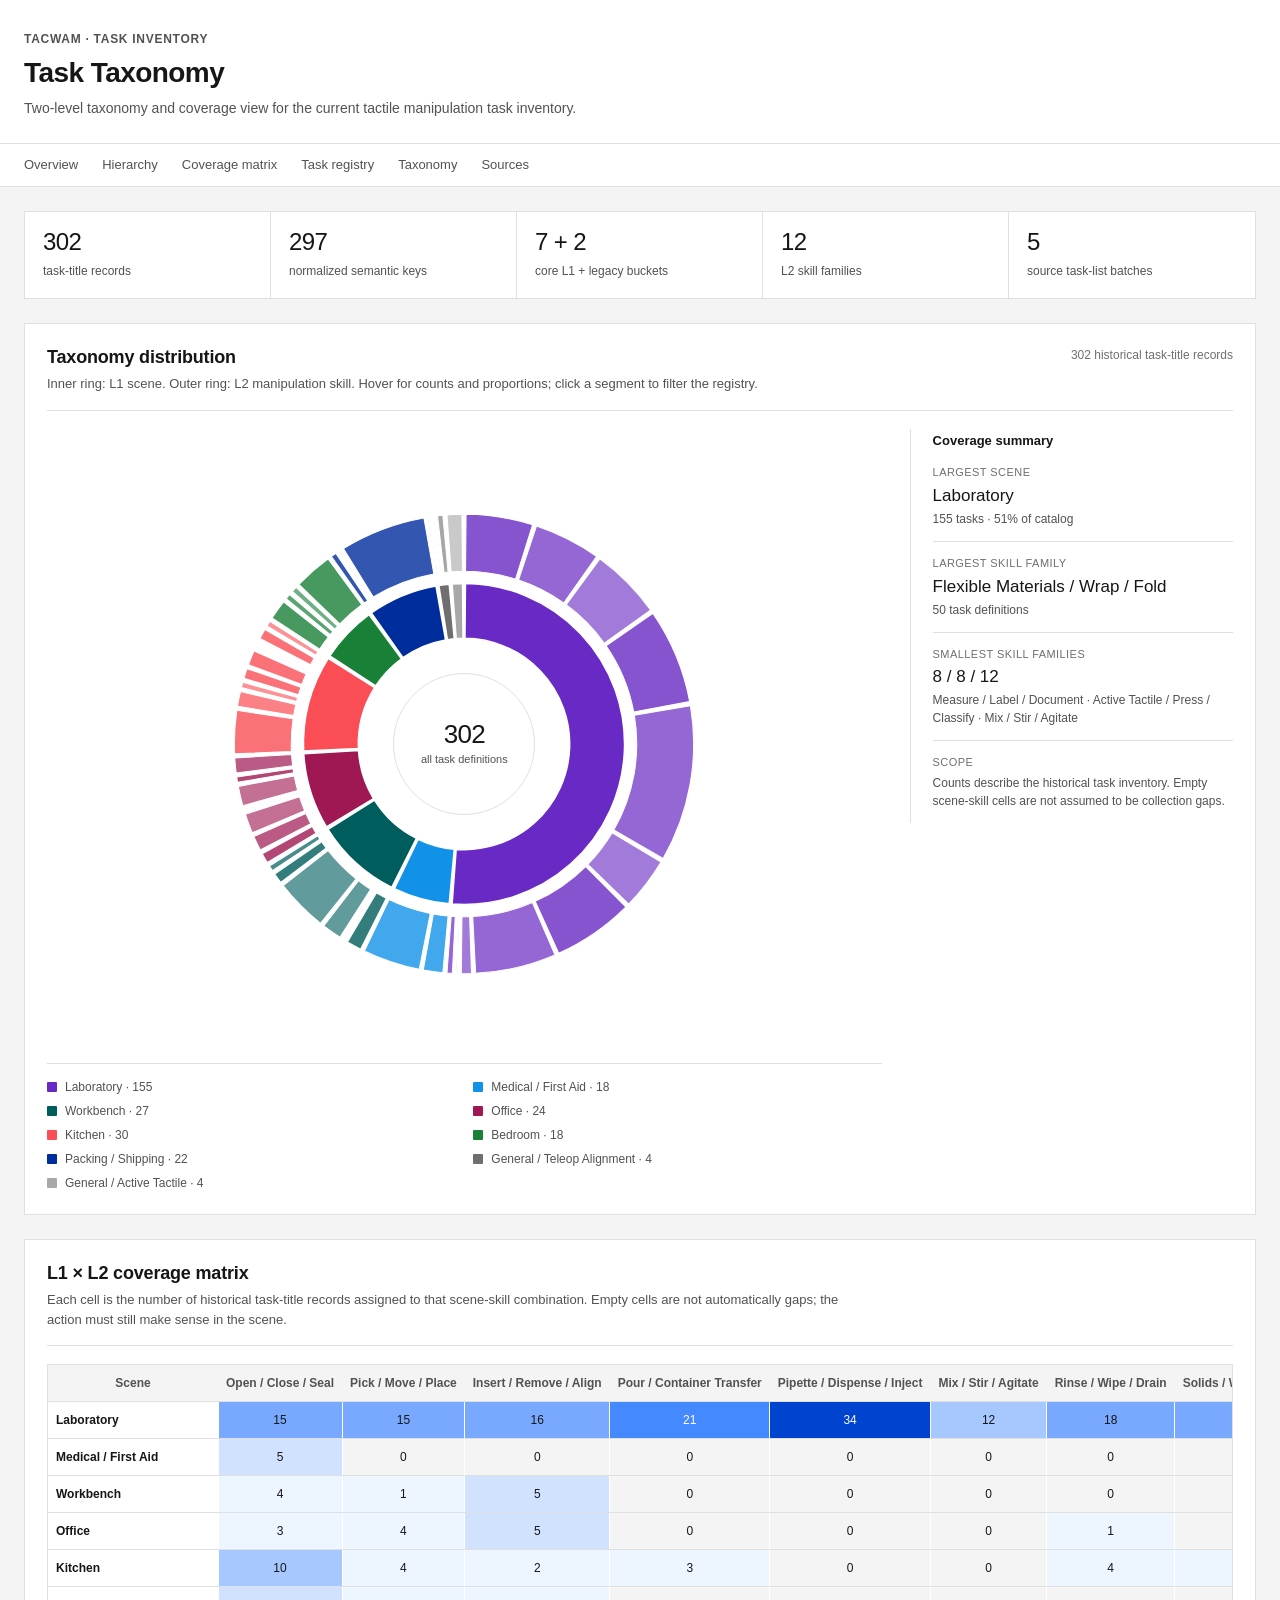
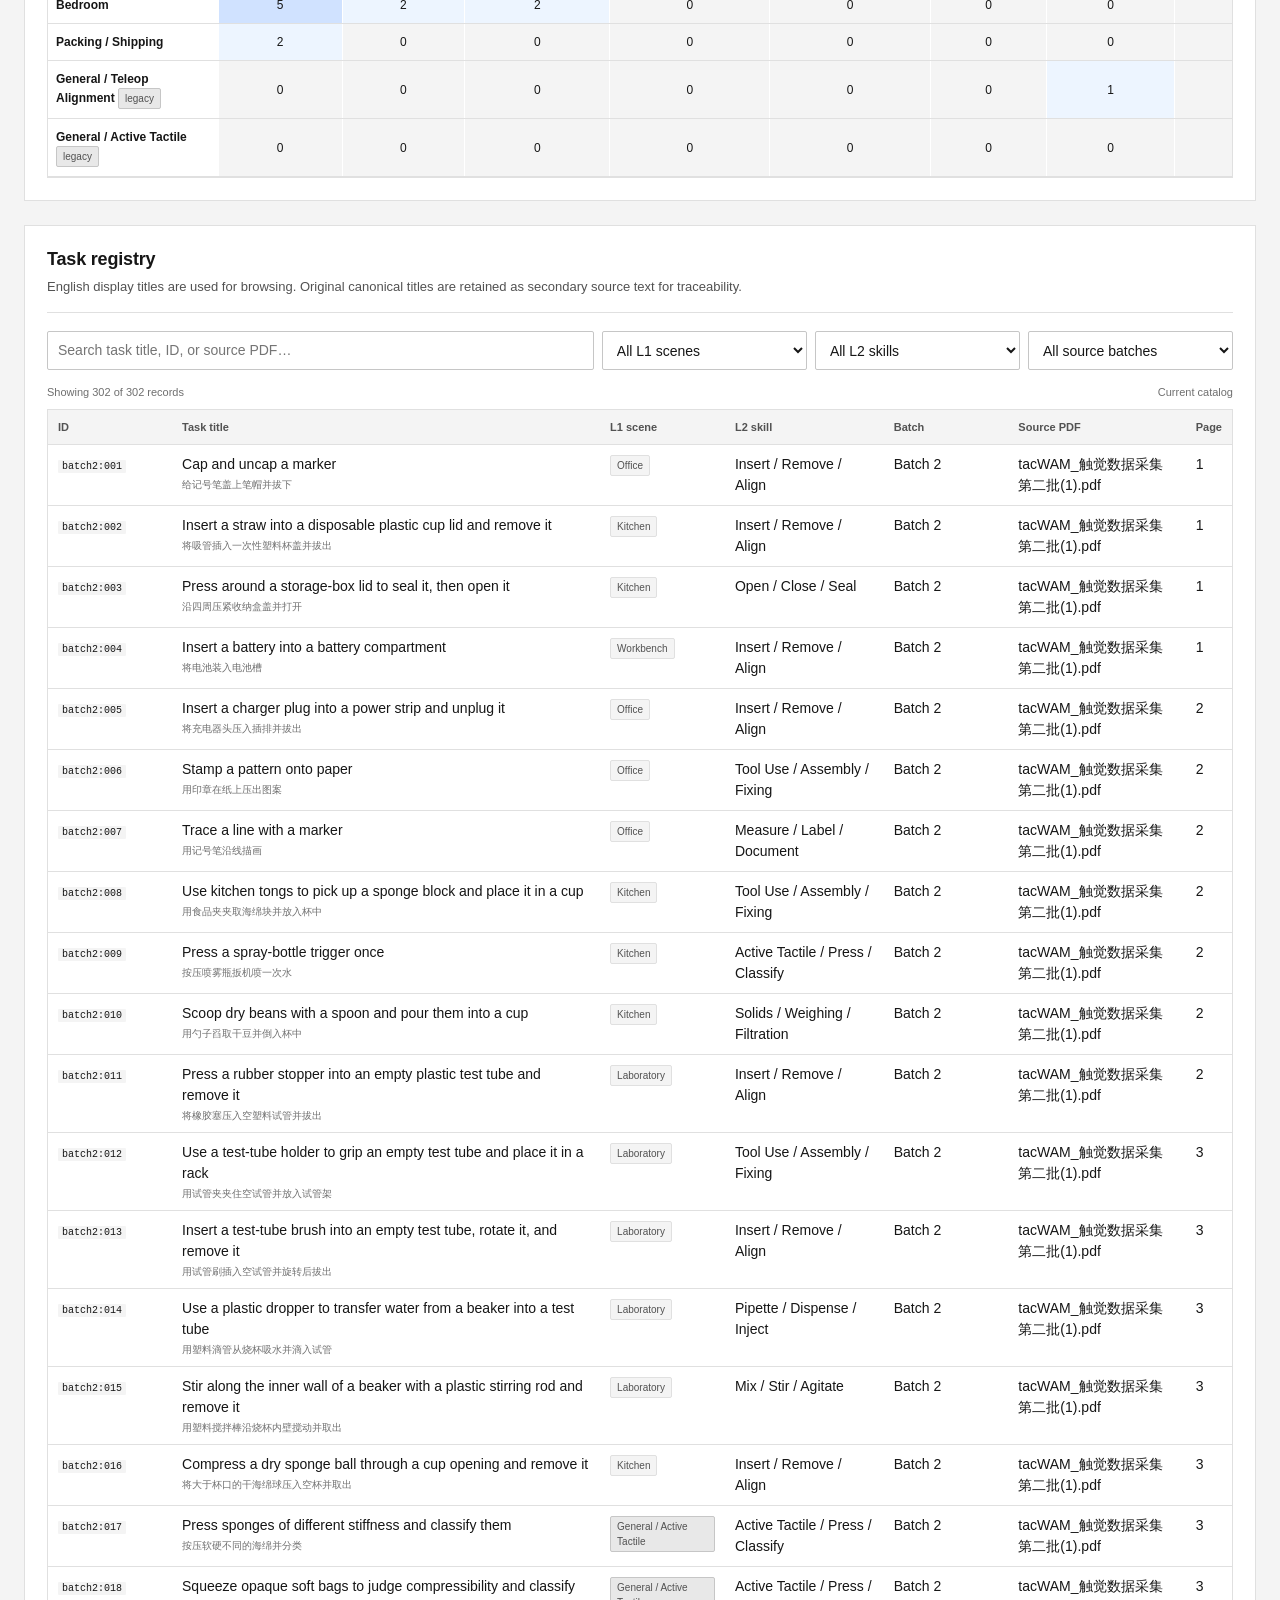
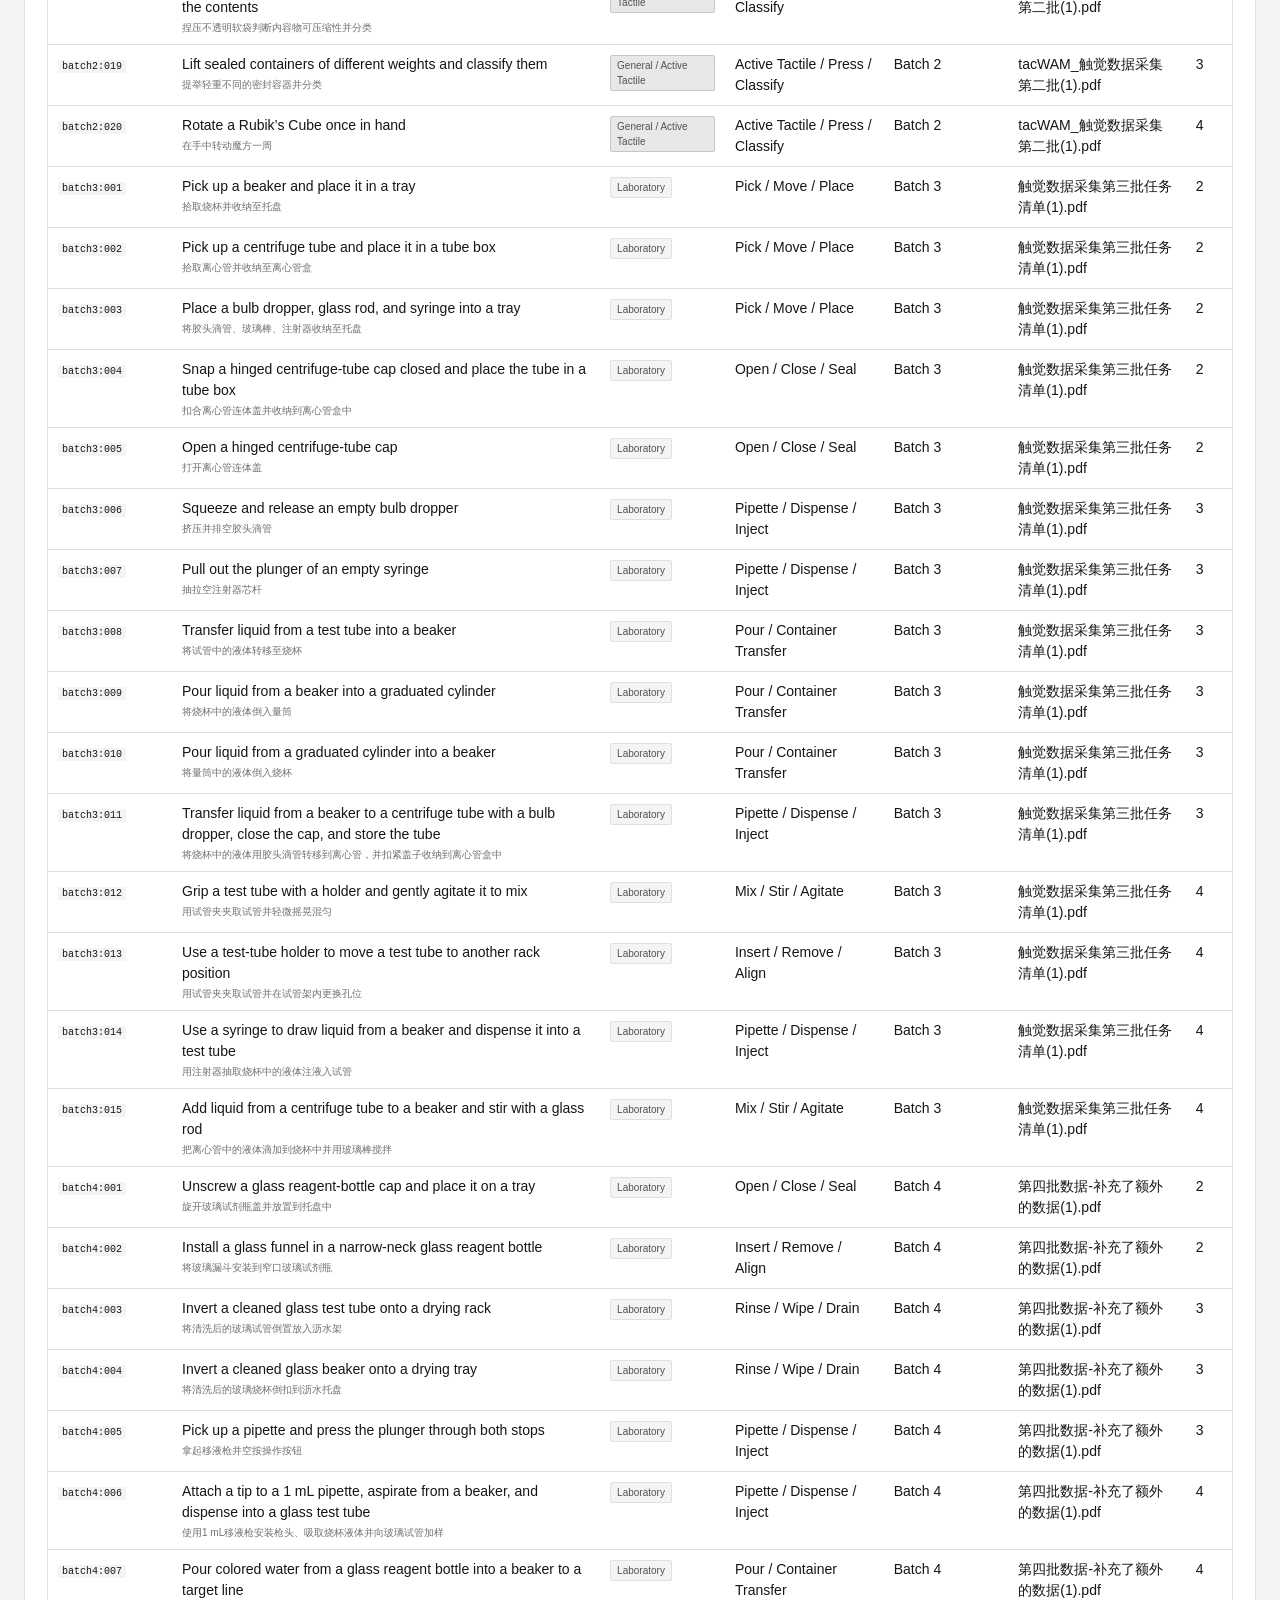
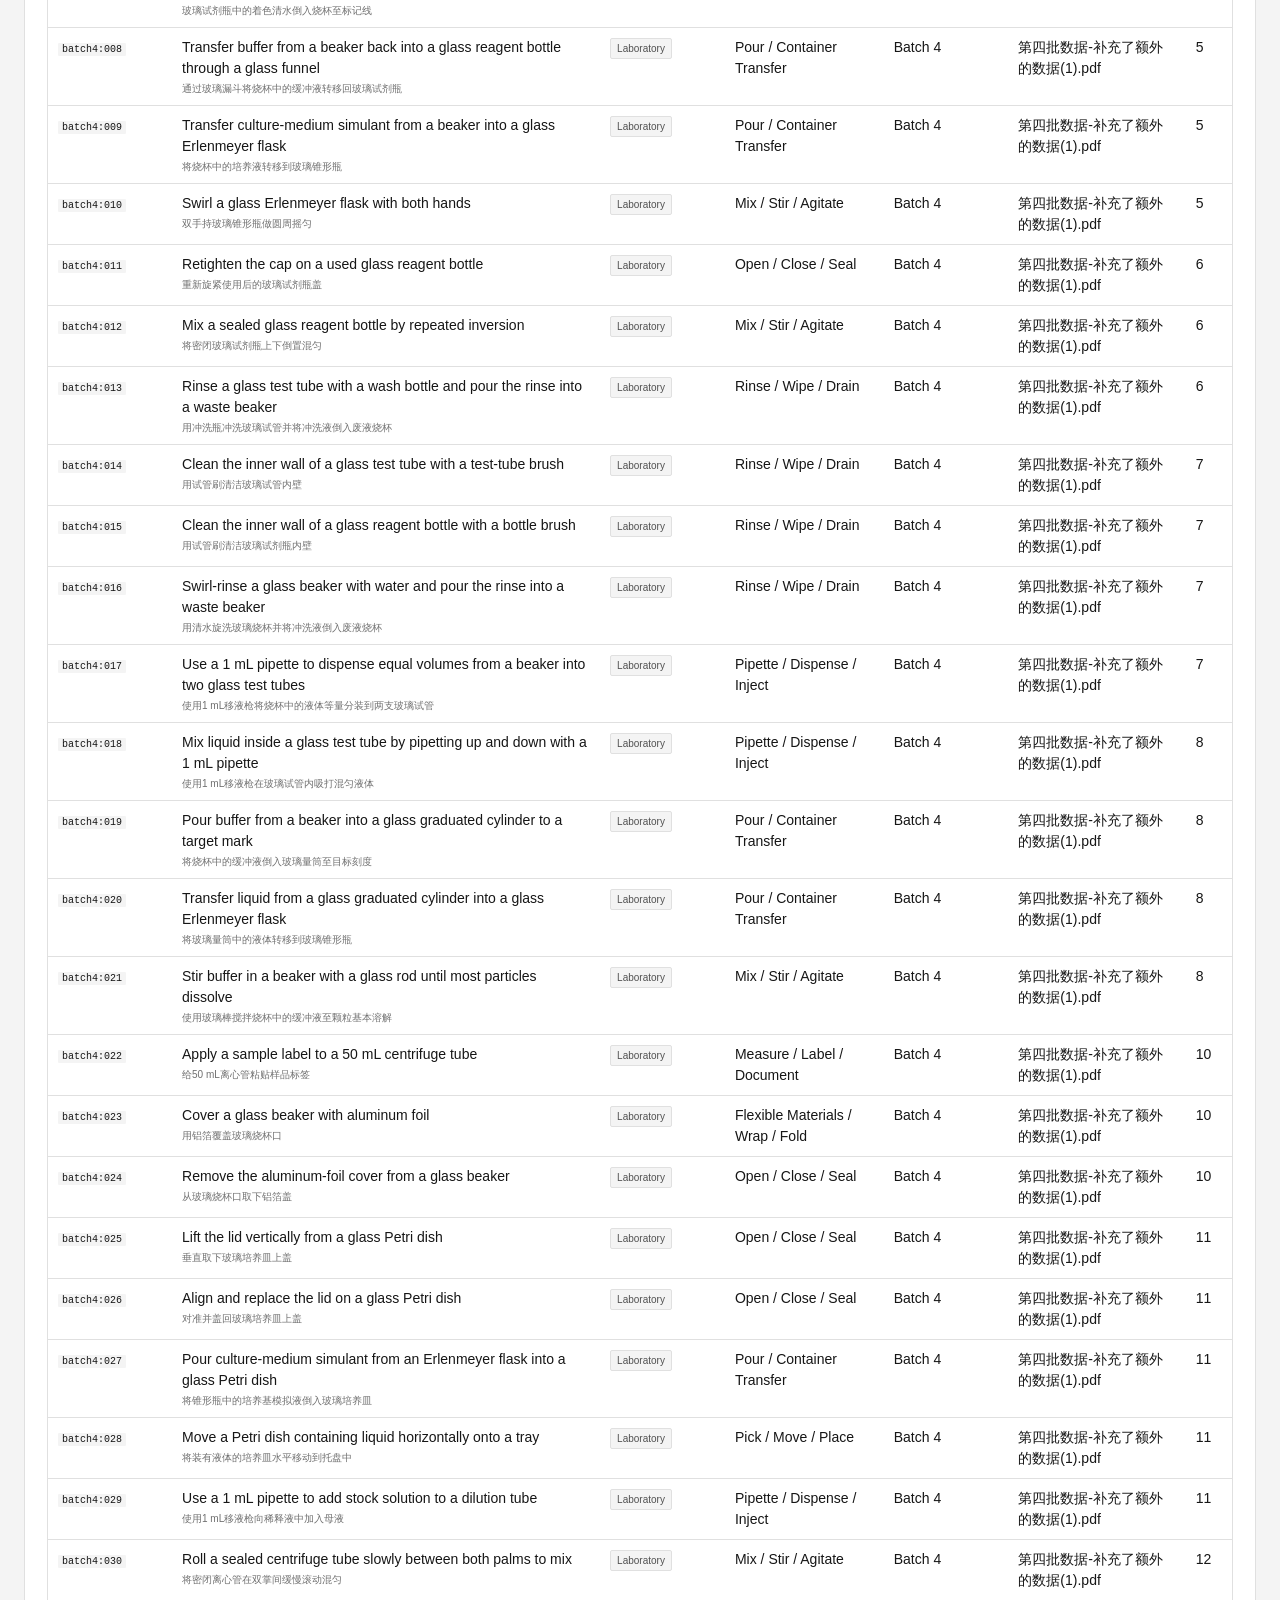
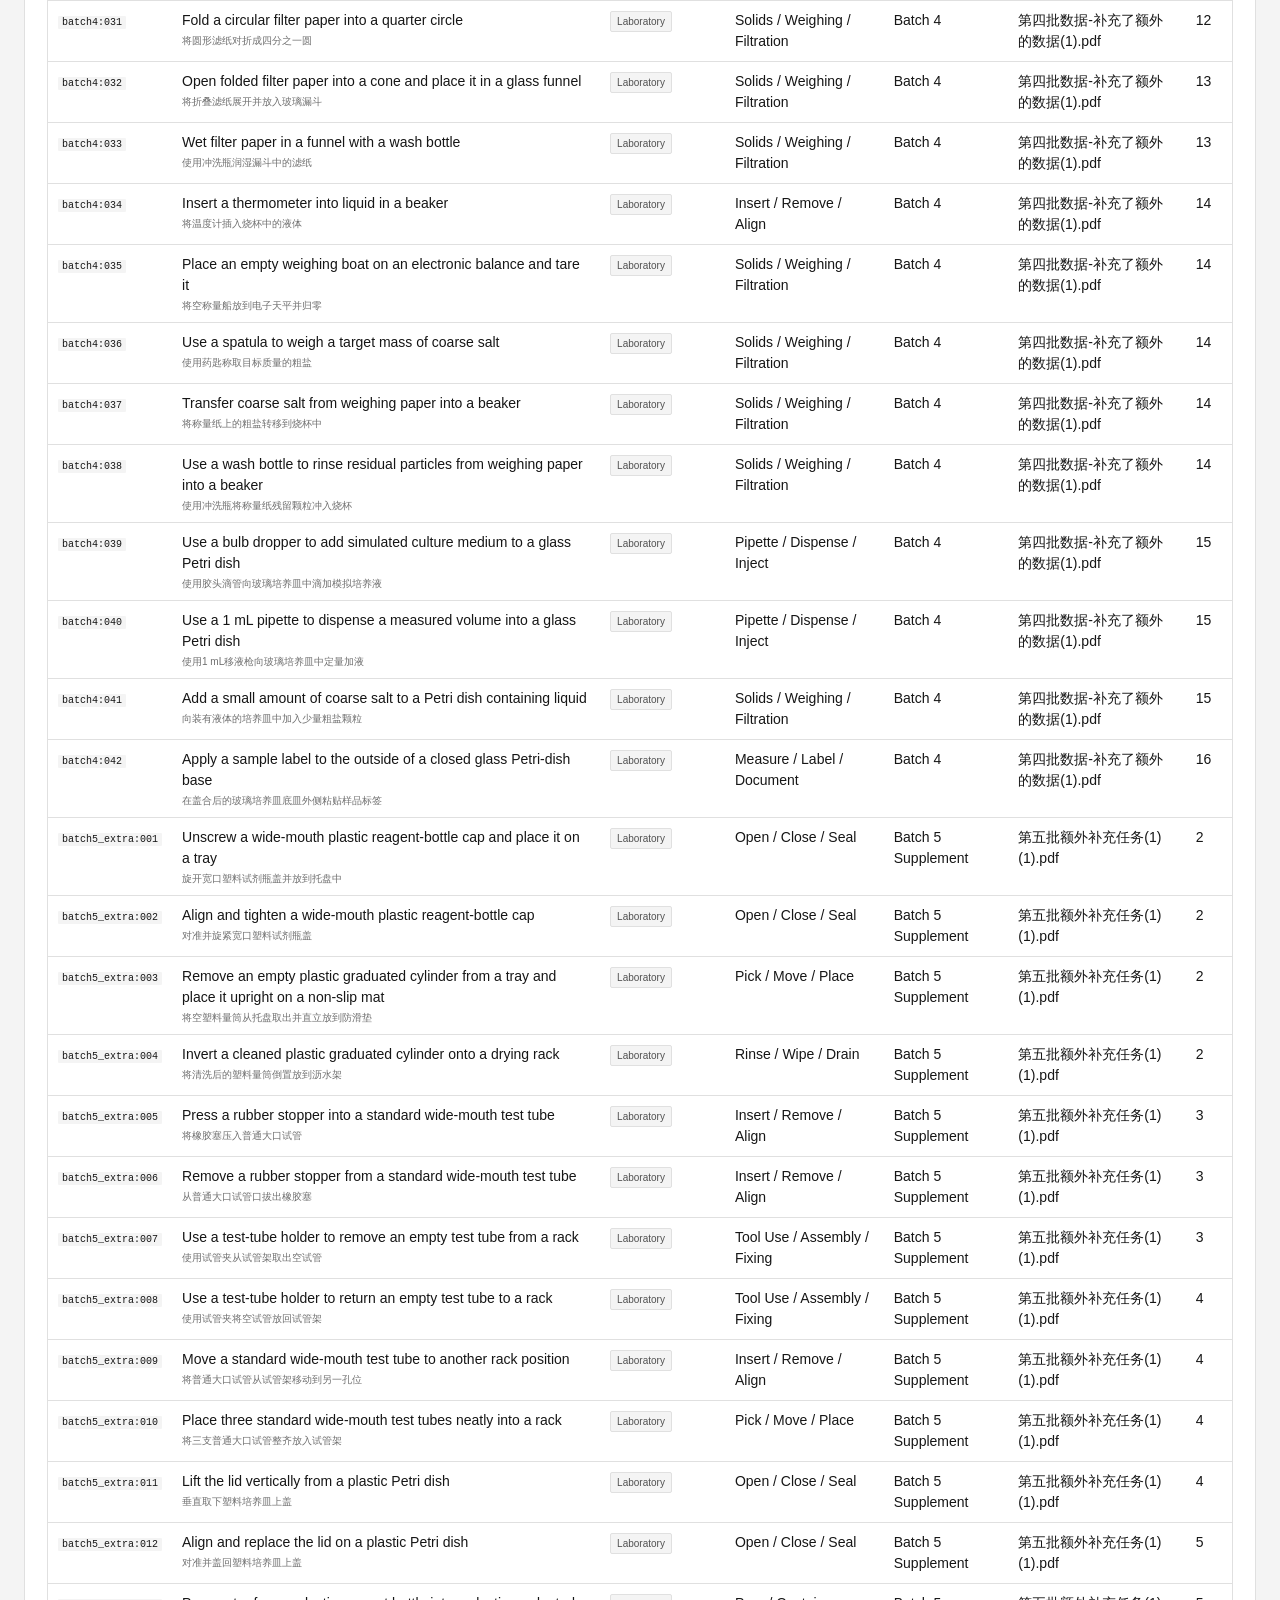
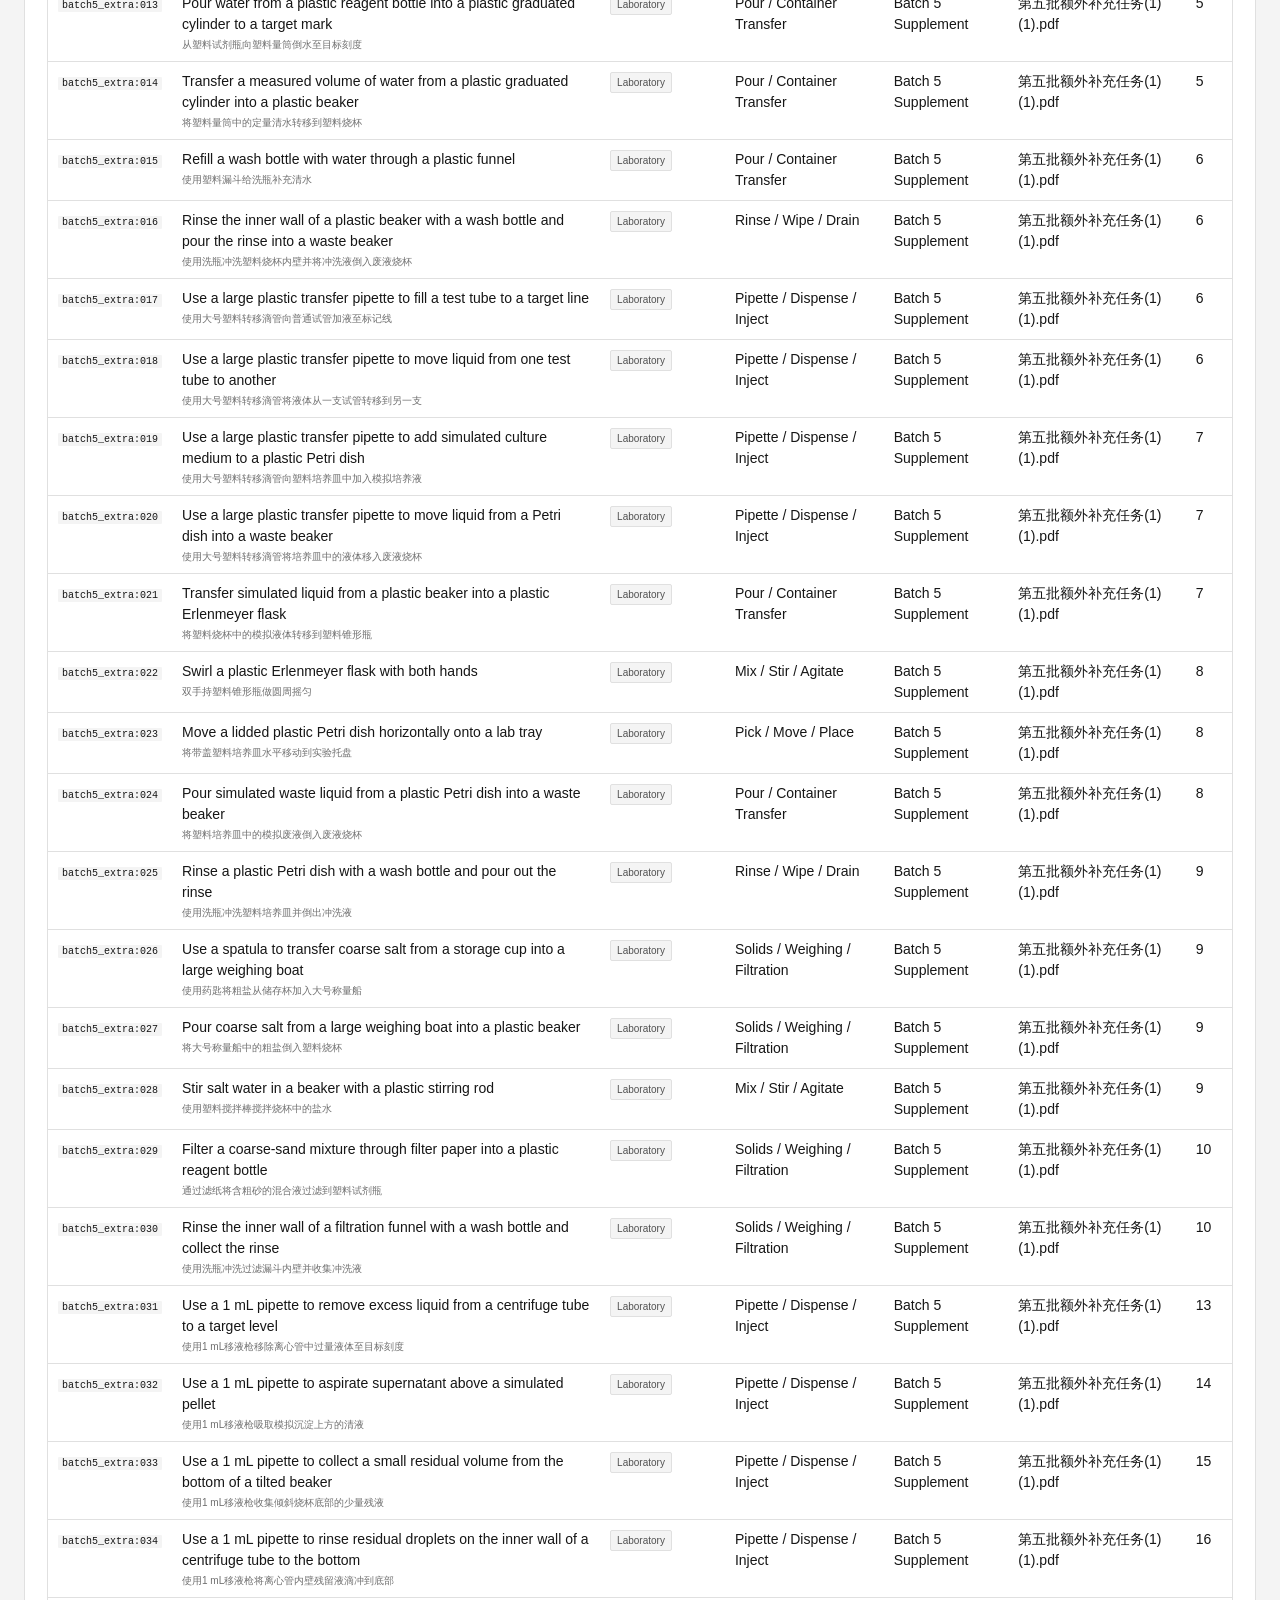
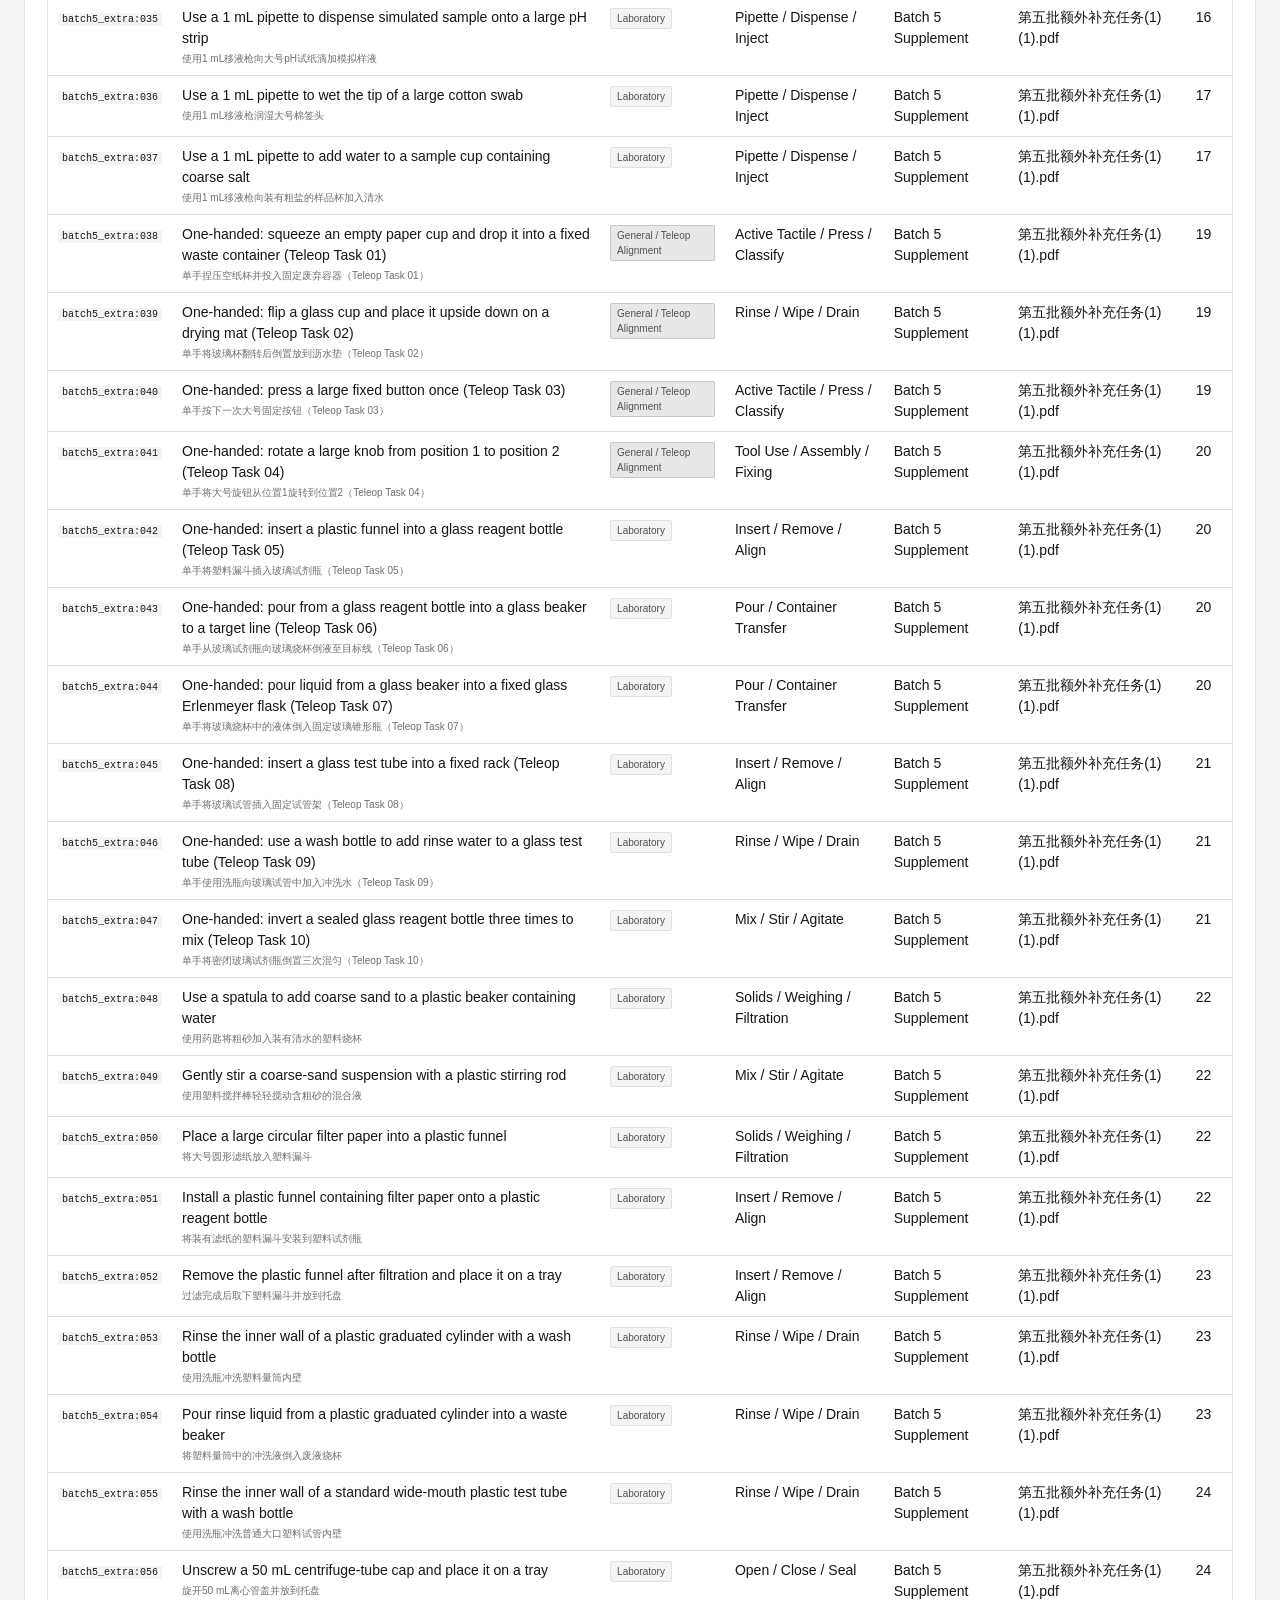
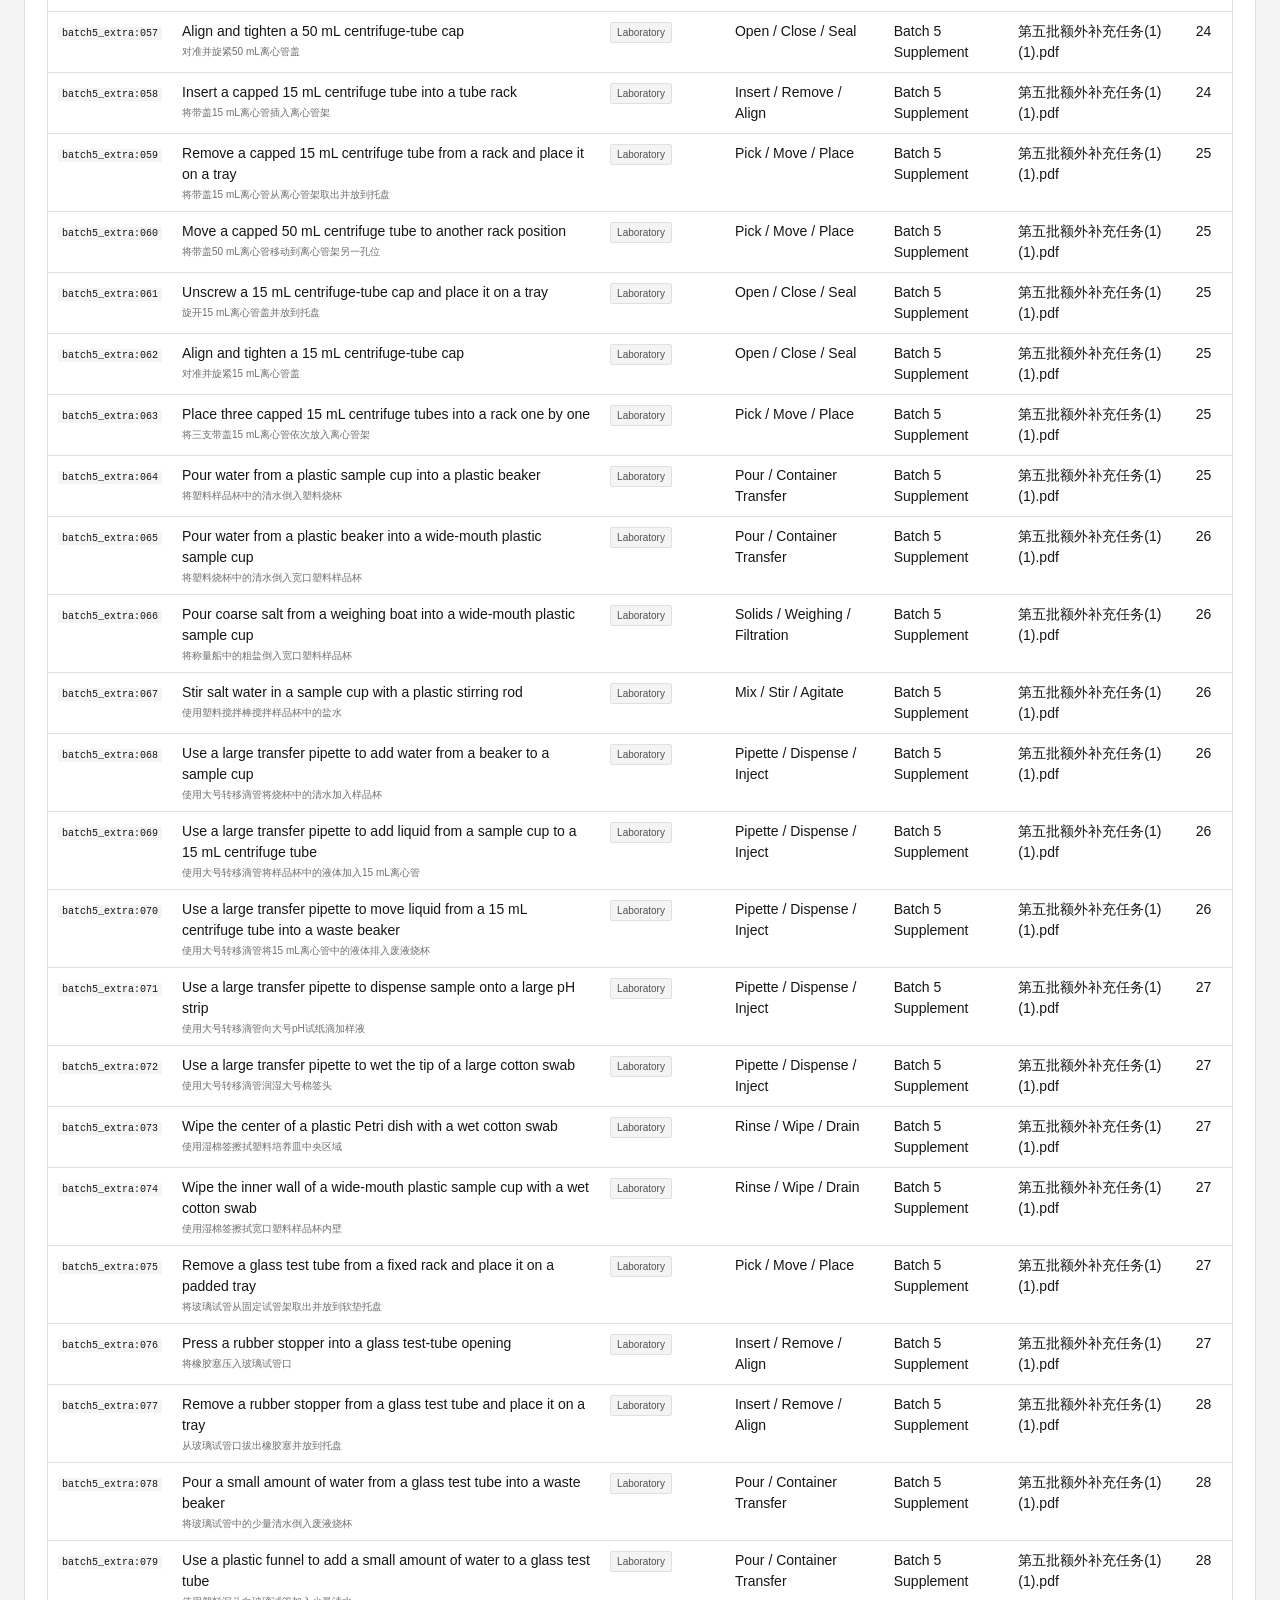
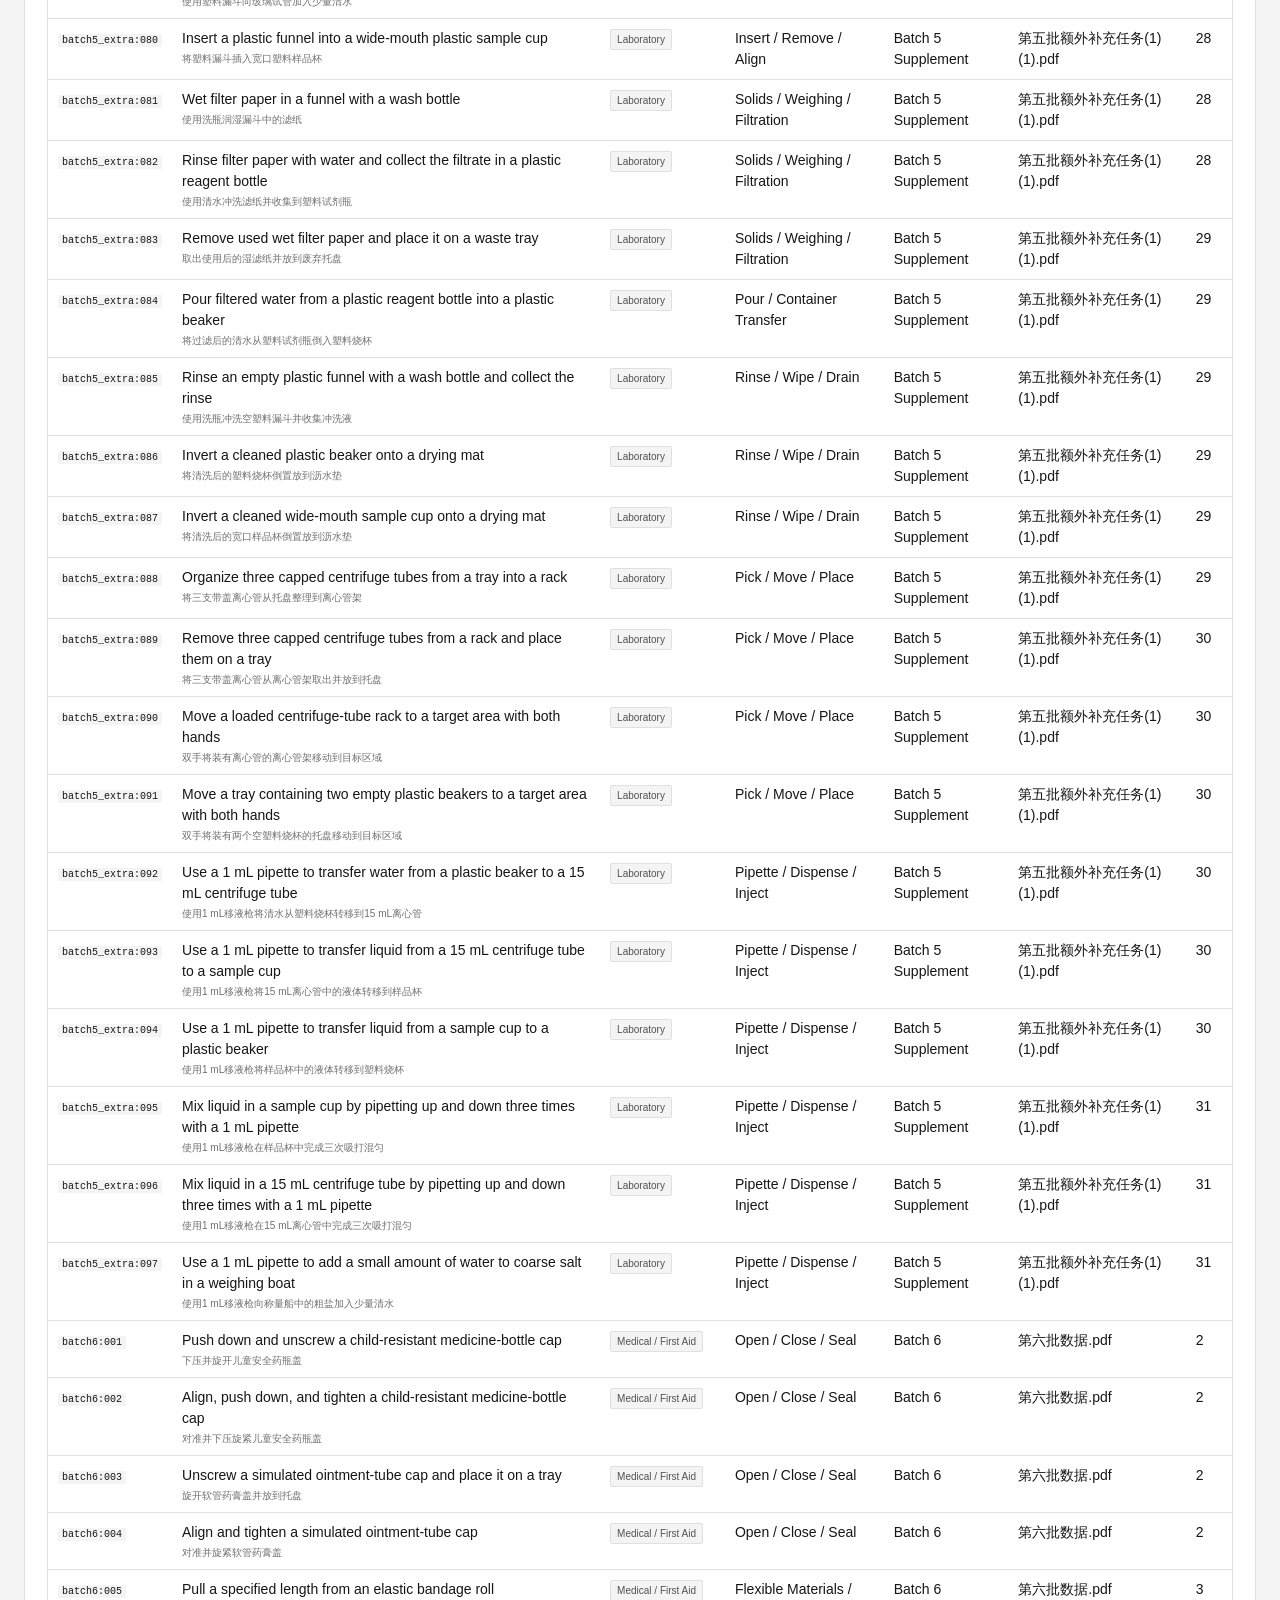
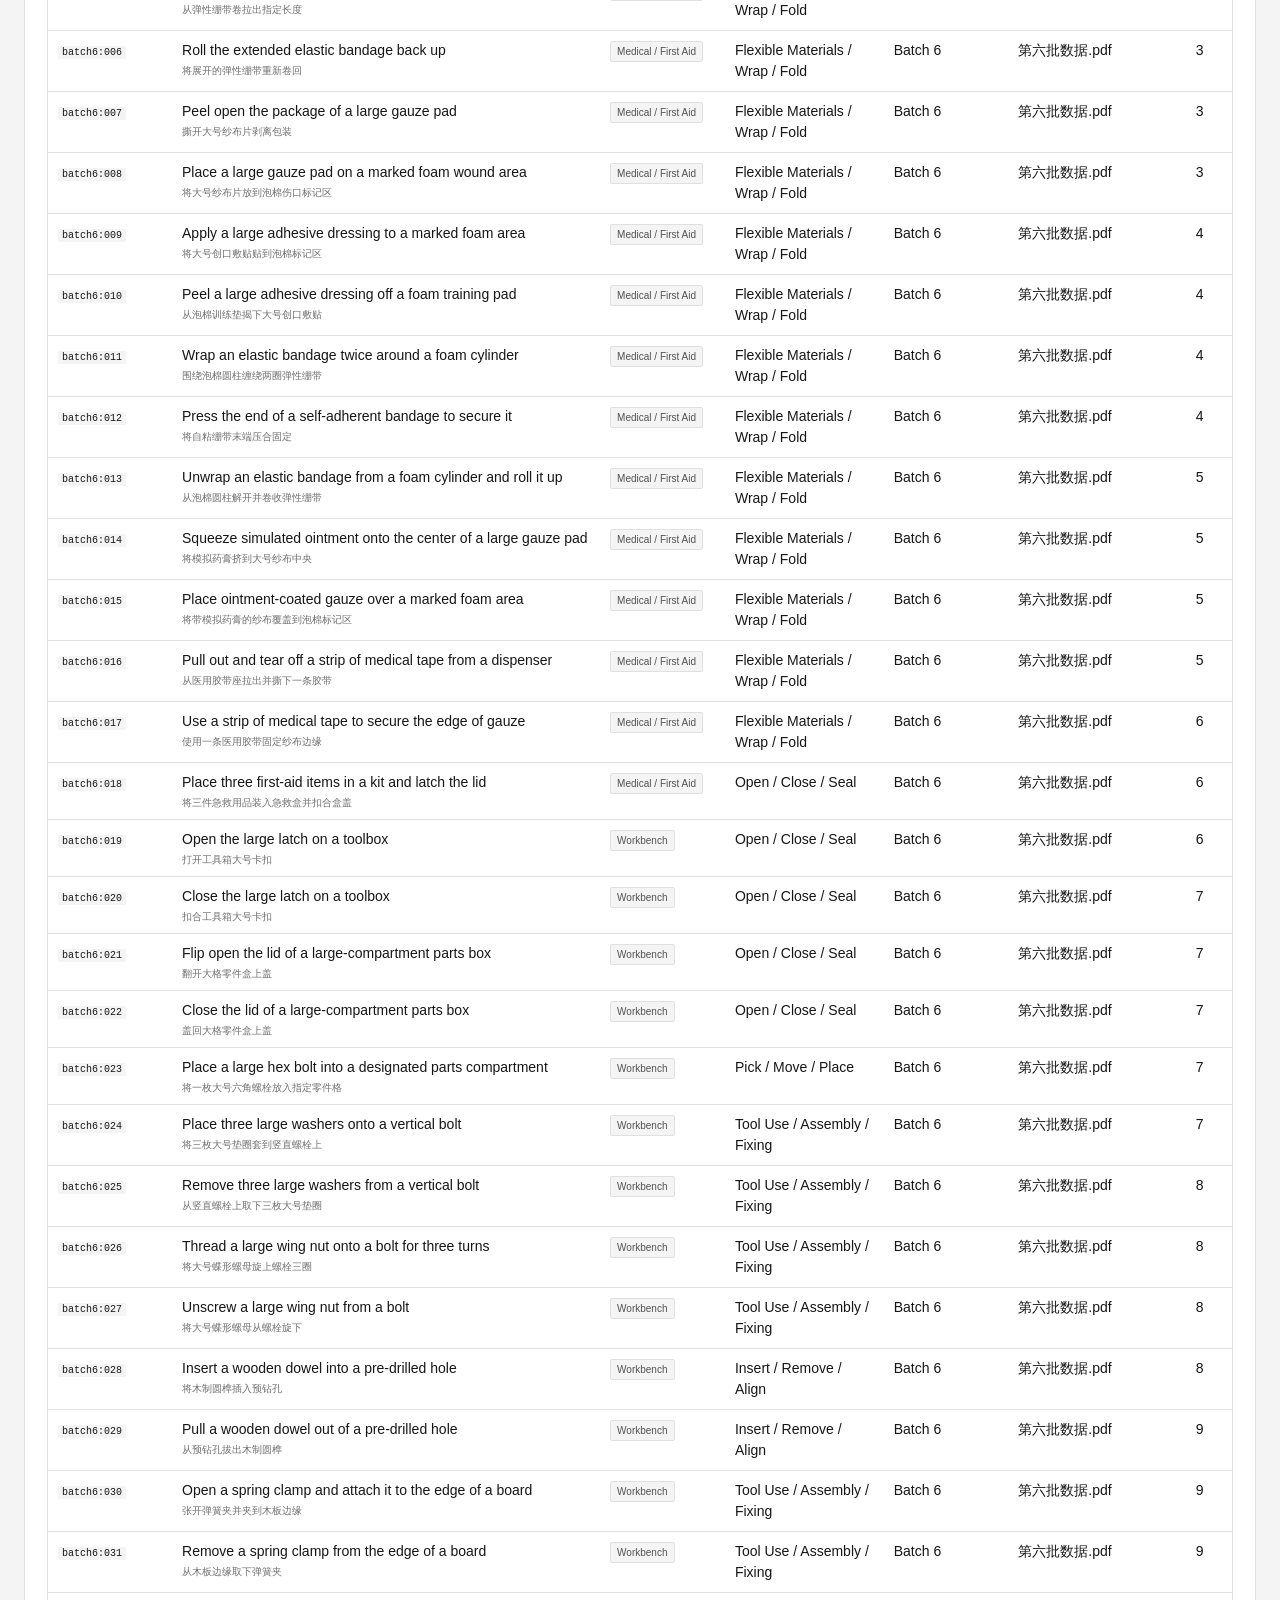
==== tacwam-task-taxonomy/index.html @ 2a151bdf "Publish TacWAM task taxonomy explorer" ====
<!doctype html>
<html lang="en">
<head>
<meta charset="utf-8">
<meta name="viewport" content="width=device-width,initial-scale=1">
<meta name="description" content="Interactive TacWAM task taxonomy and coverage explorer.">
<link rel="icon" href="data:,">
<title>TacWAM Task Taxonomy</title>
<style>

:root{
  --bg:#f4f4f4;
  --surface:#ffffff;
  --surface-subtle:#f8f8f8;
  --text:#161616;
  --text-secondary:#525252;
  --text-tertiary:#6f6f6f;
  --border:#e0e0e0;
  --border-strong:#c6c6c6;
  --interactive:#0f62fe;
  --interactive-hover:#0043ce;
  --focus:#0f62fe;
  --tag:#e8e8e8;
  --radius:2px;
}
*{box-sizing:border-box}
html{scroll-behavior:smooth}
section{scroll-margin-top:54px}
body{
  margin:0;
  background:var(--bg);
  color:var(--text);
  font:14px/1.5 "IBM Plex Sans","Segoe UI",-apple-system,BlinkMacSystemFont,Arial,sans-serif;
  -webkit-font-smoothing:antialiased;
}
a{color:inherit}
.wrap{max-width:1320px;margin:0 auto}
header{
  padding:30px 24px 24px;
  background:var(--surface);
  border-bottom:1px solid var(--border);
}
.eyebrow{
  margin-bottom:8px;
  color:var(--text-secondary);
  font-size:12px;
  font-weight:600;
  letter-spacing:.06em;
  text-transform:uppercase;
}
h1{
  margin:0;
  font-size:28px;
  line-height:1.2;
  letter-spacing:-.02em;
  font-weight:600;
}
.subtitle{
  max-width:820px;
  margin:8px 0 0;
  color:var(--text-secondary);
  font-size:14px;
}
nav{
  position:sticky;
  top:0;
  z-index:20;
  background:var(--surface);
  border-bottom:1px solid var(--border);
}
nav .wrap{
  display:flex;
  gap:24px;
  padding:0 24px;
  overflow:auto;
}
nav a{
  display:block;
  padding:11px 0 10px;
  color:var(--text-secondary);
  text-decoration:none;
  white-space:nowrap;
  font-size:13px;
  font-weight:500;
  border-bottom:2px solid transparent;
}
nav a:hover{
  color:var(--text);
  border-bottom-color:var(--border-strong);
}
main{padding:24px 24px 64px}

.metrics{
  display:grid;
  grid-template-columns:repeat(5,1fr);
  gap:0;
  background:var(--surface);
  border:1px solid var(--border);
}
.metric{
  min-height:86px;
  padding:16px 18px;
  border-right:1px solid var(--border);
  background:var(--surface);
}
.metric:last-child{border-right:0}
.metric strong{
  display:block;
  font-size:24px;
  line-height:1.2;
  letter-spacing:-.025em;
  font-weight:500;
}
.metric span{
  display:block;
  margin-top:5px;
  color:var(--text-secondary);
  font-size:12px;
}

.panel{
  padding:22px;
  margin-top:24px;
  background:var(--surface);
  border:1px solid var(--border);
}
.section-head{
  display:flex;
  justify-content:space-between;
  gap:20px;
  align-items:flex-start;
  padding-bottom:16px;
  margin-bottom:18px;
  border-bottom:1px solid var(--border);
}
h2{
  margin:0;
  font-size:18px;
  line-height:1.3;
  letter-spacing:-.01em;
  font-weight:600;
}
h3{
  margin:0 0 8px;
  font-size:13px;
  font-weight:600;
}
.note{
  max-width:820px;
  margin:5px 0 0;
  color:var(--text-secondary);
  font-size:13px;
}
.section-meta{
  color:var(--text-tertiary);
  font-size:12px;
  white-space:nowrap;
}

.hero-grid{
  display:grid;
  grid-template-columns:minmax(0,1.6fr) minmax(250px,.62fr);
  gap:28px;
  align-items:start;
}
.chart-shell{
  position:relative;
  min-height:520px;
  display:flex;
  align-items:center;
  justify-content:center;
}
#hierarchyChart{
  width:min(100%,630px);
  height:auto;
  overflow:visible;
}
.chart-center{
  position:absolute;
  left:50%;
  top:50%;
  transform:translate(-50%,-50%);
  width:142px;
  height:142px;
  border:1px solid var(--border);
  border-radius:50%;
  background:var(--surface);
  color:var(--text);
  display:flex;
  flex-direction:column;
  align-items:center;
  justify-content:center;
  cursor:pointer;
}
.chart-center strong{
  font-size:26px;
  line-height:1;
  letter-spacing:-.03em;
  font-weight:500;
}
.chart-center span{
  max-width:104px;
  margin-top:6px;
  color:var(--text-secondary);
  font-size:11px;
  line-height:1.25;
  text-align:center;
}
.chart-center:hover{background:var(--surface-subtle)}
.arc{
  cursor:pointer;
  transition:opacity .12s ease;
}
.arc:hover{opacity:.88}
.arc:focus{outline:none;stroke:var(--focus)!important;stroke-width:4!important}
.arc.dim{opacity:.14}
.arc-label{
  fill:var(--text-secondary);
  font-size:11px;
  pointer-events:none;
}
.tooltip{
  position:fixed;
  z-index:100;
  pointer-events:none;
  min-width:205px;
  padding:10px 12px;
  border:1px solid #393939;
  border-radius:2px;
  background:#262626;
  color:#fff;
  box-shadow:0 4px 12px rgba(0,0,0,.16);
  opacity:0;
  transform:translateY(2px);
  transition:opacity .08s ease,transform .08s ease;
}
.tooltip.show{opacity:1;transform:none}
.tooltip b{
  display:block;
  margin-bottom:3px;
  font-weight:600;
}
.tooltip .muted{
  margin-top:4px;
  color:#c6c6c6;
  font-size:11px;
}

.legend{
  display:grid;
  grid-template-columns:1fr 1fr;
  gap:6px 18px;
  padding-top:14px;
  margin-top:4px;
  border-top:1px solid var(--border);
}
.legend-item{
  display:flex;
  gap:8px;
  align-items:center;
  min-width:0;
  color:var(--text-secondary);
  font-size:12px;
}
.dot{
  width:10px;
  height:10px;
  border-radius:1px;
  flex:0 0 auto;
}
.legend-item span:last-child{
  overflow:hidden;
  text-overflow:ellipsis;
  white-space:nowrap;
}

aside{
  padding-left:22px;
  border-left:1px solid var(--border);
}
.summary-title{
  margin:2px 0 14px;
  color:var(--text);
  font-size:13px;
  font-weight:600;
}
.insight-list{display:grid;gap:0}
.insight{
  padding:13px 0;
  border-top:1px solid var(--border);
}
.insight:first-child{
  padding-top:0;
  border-top:0;
}
.insight .k{
  color:var(--text-tertiary);
  font-size:11px;
  font-weight:500;
  letter-spacing:.04em;
  text-transform:uppercase;
}
.insight .v{
  margin-top:4px;
  font-size:17px;
  line-height:1.3;
  font-weight:500;
}
.insight .d{
  margin-top:3px;
  color:var(--text-secondary);
  font-size:12px;
}

.active-filter{
  display:none;
  margin-top:14px;
  padding:9px 11px;
  border-left:3px solid var(--interactive);
  background:#edf5ff;
  color:#0043ce;
  align-items:center;
  justify-content:space-between;
  gap:12px;
  font-size:12px;
}
.active-filter.show{display:flex}
.linkbtn{
  appearance:none;
  padding:0;
  border:0;
  background:transparent;
  color:var(--interactive);
  font:inherit;
  font-weight:600;
  cursor:pointer;
}
.linkbtn:hover{text-decoration:underline}

.matrixwrap,.tablewrap{
  overflow:auto;
  border:1px solid var(--border);
}
table{width:100%;border-collapse:collapse}
.matrix{min-width:1260px}
.matrix th,.matrix td{
  padding:9px 8px;
  text-align:center;
  border-bottom:1px solid var(--border);
  font-size:12px;
}
.matrix th{
  background:#f4f4f4;
  color:var(--text-secondary);
  font-weight:600;
  white-space:nowrap;
}
.matrix .rowlab{
  position:sticky;
  left:0;
  z-index:2;
  min-width:170px;
  background:var(--surface);
  text-align:left;
  font-weight:600;
}
.matrix td.cell{
  cursor:pointer;
  border-left:1px solid #fff;
  border-right:1px solid #fff;
}
.matrix td.cell:hover{
  outline:2px solid #525252;
  outline-offset:-2px;
}

.defgrid{
  display:grid;
  grid-template-columns:repeat(3,1fr);
  gap:0;
  border-top:1px solid var(--border);
  border-left:1px solid var(--border);
}
.def{
  min-height:112px;
  padding:13px;
  border-right:1px solid var(--border);
  border-bottom:1px solid var(--border);
  background:var(--surface);
}
.def b{
  display:block;
  margin-bottom:5px;
  font-weight:600;
}
.def p{
  margin:0;
  color:var(--text-secondary);
  font-size:12px;
}
.badge{
  display:inline-flex;
  align-items:center;
  padding:2px 6px;
  border:1px solid var(--border);
  border-radius:2px;
  background:#f4f4f4;
  color:var(--text-secondary);
  font-size:10px;
  font-weight:500;
}
.badge.legacy{
  border-color:#c6c6c6;
  background:#e8e8e8;
  color:#525252;
}

.toolbar{
  display:grid;
  grid-template-columns:minmax(260px,1.6fr) repeat(3,minmax(150px,.6fr));
  gap:8px;
  margin:14px 0;
}
input,select{
  width:100%;
  min-width:0;
  min-height:38px;
  padding:8px 10px;
  border:1px solid var(--border-strong);
  border-radius:2px;
  background:#fff;
  color:var(--text);
  font:inherit;
  outline:none;
}
input:focus,select:focus{
  border-color:var(--focus);
  box-shadow:inset 0 0 0 1px var(--focus);
}
.countline{
  display:flex;
  justify-content:space-between;
  margin-bottom:8px;
  color:var(--text-tertiary);
  font-size:11px;
}
.tasks{min-width:1120px}
.tasks th,.tasks td{
  padding:9px 10px;
  border-bottom:1px solid var(--border);
  text-align:left;
  vertical-align:top;
}
.tasks th{
  position:sticky;
  top:0;
  z-index:1;
  background:#f4f4f4;
  color:var(--text-secondary);
  font-size:11px;
  font-weight:600;
}
.tasks tr:hover td{background:#f8f8f8}
.source-title{font-weight:500}
.source-sub{
  margin-top:2px;
  color:#6f6f6f;
  font-size:10px;
}
code{
  padding:1px 4px;
  border-radius:1px;
  background:#f4f4f4;
  font-family:ui-monospace,SFMono-Regular,Menlo,monospace;
  font-size:10px;
}

.source-grid{
  display:grid;
  grid-template-columns:repeat(5,1fr);
  gap:0;
  border-top:1px solid var(--border);
  border-left:1px solid var(--border);
}
.source-card{
  min-height:112px;
  padding:13px;
  border-right:1px solid var(--border);
  border-bottom:1px solid var(--border);
  background:var(--surface);
}
.source-card .n{
  margin-top:10px;
  font-size:22px;
  line-height:1;
  font-weight:500;
}
.source-card .f{
  margin-top:5px;
  color:#6f6f6f;
  font-size:10px;
  word-break:break-word;
}
footer{
  max-width:1320px;
  margin:0 auto;
  padding:0 24px 36px;
  color:#6f6f6f;
  font-size:11px;
}

@media(max-width:1050px){
  .metrics{grid-template-columns:repeat(3,1fr)}
  .metric:nth-child(3){border-right:0}
  .hero-grid{grid-template-columns:1fr}
  aside{padding:18px 0 0;border-left:0;border-top:1px solid var(--border)}
  .chart-shell{min-height:470px}
  .defgrid{grid-template-columns:repeat(2,1fr)}
  .toolbar{grid-template-columns:1fr 1fr}
  .source-grid{grid-template-columns:repeat(3,1fr)}
}
@media(max-width:680px){
  header{padding:24px 16px 18px}
  h1{font-size:24px}
  nav .wrap,main{padding-left:16px;padding-right:16px}
  .metrics{grid-template-columns:1fr 1fr}
  .metric{border-bottom:1px solid var(--border)}
  .metric:last-child{grid-column:1/-1}
  .panel{padding:16px}
  .section-head{display:block}
  .section-meta{display:block;margin-top:8px}
  .chart-shell{min-height:390px}
  .chart-center{width:clamp(80px,25vw,116px);height:clamp(80px,25vw,116px)}
  .chart-center strong{font-size:22px}
  .chart-center span{max-width:74px;font-size:10px}
  .defgrid,.source-grid{grid-template-columns:1fr}
  .toolbar{grid-template-columns:1fr}
  .legend{grid-template-columns:1fr 1fr}
}
@media(max-width:440px){.legend{grid-template-columns:1fr}}

</style>
</head>
<body>
<header><div class="wrap">
<div class="eyebrow">TacWAM · Task Inventory</div>
<h1>Task Taxonomy</h1>
<p class="subtitle">Two-level taxonomy and coverage view for the current tactile manipulation task inventory.</p>
</div></header>
<nav><div class="wrap"><a href="#overview">Overview</a><a href="#hierarchy">Hierarchy</a><a href="#matrix">Coverage matrix</a><a href="#tasks">Task registry</a><a href="#definitions">Taxonomy</a><a href="#sources">Sources</a></div></nav>
<main class="wrap">
<section id="overview">
<div class="metrics">
<div class="metric"><strong id="taskCount">302</strong><span>task-title records</span></div>
<div class="metric"><strong id="keyCount">297</strong><span>normalized semantic keys</span></div>
<div class="metric"><strong id="sceneCount">7 + 2</strong><span>core L1 + legacy buckets</span></div>
<div class="metric"><strong id="skillCount">12</strong><span>L2 skill families</span></div>
<div class="metric"><strong id="batchCount">5</strong><span>source task-list batches</span></div>
</div>
</section>

<section id="hierarchy" class="panel">
<div class="section-head"><div><h2>Taxonomy distribution</h2><p class="note">Inner ring: L1 scene. Outer ring: L2 manipulation skill. Hover for counts and proportions; click a segment to filter the registry.</p></div><span class="section-meta" id="catalogMeta">302 historical task-title records</span></div>
<div class="hero-grid">
<div>
<div class="chart-shell"><svg id="hierarchyChart" viewBox="0 0 620 620" role="img" aria-label="Hierarchical two-ring chart of task taxonomy coverage"></svg><button type="button" class="chart-center" id="chartReset" aria-label="Clear chart selection"><strong id="centerCount">302</strong><span id="centerLabel">all task definitions</span></button></div>
<div class="legend" id="sceneLegend"></div>
<div class="active-filter" id="activeFilter"><span id="activeText"></span><button class="linkbtn" type="button" id="clearSelection">Clear selection</button></div>
</div>
<aside>
<div class="summary-title">Coverage summary</div>
<div class="insight-list" id="insights"></div>
</aside>
</div>
</section>

<section id="matrix" class="panel">
<div class="section-head"><div><h2>L1 × L2 coverage matrix</h2><p class="note">Each cell is the number of historical task-title records assigned to that scene-skill combination. Empty cells are not automatically gaps; the action must still make sense in the scene.</p></div></div>
<div class="matrixwrap"><table class="matrix" id="matrixTable"></table></div>
</section>

<section id="tasks" class="panel">
<div class="section-head"><div><h2>Task registry</h2><p class="note">English display titles are used for browsing. Original canonical titles are retained as secondary source text for traceability.</p></div></div>
<div class="toolbar"><input id="q" placeholder="Search task title, ID, or source PDF…" aria-label="Search tasks"><select id="f1" aria-label="Filter by L1 scene"><option value="">All L1 scenes</option></select><select id="f2" aria-label="Filter by L2 skill"><option value="">All L2 skills</option></select><select id="fb" aria-label="Filter by source batch"><option value="">All source batches</option></select></div>
<div class="countline"><span id="resultCount"></span><span id="registryScope">Current catalog</span></div>
<div class="tablewrap"><table class="tasks"><thead><tr><th>ID</th><th>Task title</th><th>L1 scene</th><th>L2 skill</th><th>Batch</th><th>Source PDF</th><th>Page</th></tr></thead><tbody id="taskBody"></tbody></table></div>
</section>

<section id="definitions" class="panel">
<div class="section-head"><div><h2>Taxonomy definitions</h2><p class="note">L1 captures the operating scene. L2 captures the task's primary manipulation/contact family.</p></div></div>
<h3>L1 scenes</h3><div class="defgrid" id="l1defs"></div>
<h3 style="margin-top:18px">L2 manipulation/contact families</h3><div class="defgrid" id="l2defs"></div>
</section>

<section id="sources" class="panel">
<div class="section-head"><div><h2>Source batches</h2><p class="note">Historical source files remain unchanged for traceability.</p></div></div>
<div class="source-grid" id="sourceGrid"></div>
</section>
</main>
<footer>TacWAM Task Taxonomy · site v2.1 · taxonomy v2.0-en · task-definition inventory</footer>
<div class="tooltip" id="tooltip" aria-hidden="true"></div>
<script>
const TASKS=[{"record_id":"batch2:001","batch":"batch2","source_file":"tacWAM_触觉数据采集第二批(1).pdf","page":1,"source_task_id":"F1","source_order":1,"task_title":"给记号笔盖上笔帽并拔下","raw_title":"给记号笔盖上笔帽并拔下（难度：易）","l1_scene":"办公室","l2_skill":"插入/拔出/对准","normalized_key":"给记号笔盖上笔帽并拔下","l1_scene_en":"Office","l2_skill_en":"Insert / Remove / Align","batch_label":"Batch 2","task_title_en":"Cap and uncap a marker"},{"record_id":"batch2:002","batch":"batch2","source_file":"tacWAM_触觉数据采集第二批(1).pdf","page":1,"source_task_id":"F2","source_order":2,"task_title":"将吸管插入一次性塑料杯盖并拔出","raw_title":"将吸管插入一次性塑料杯盖并拔出（难度：易）","l1_scene":"厨房","l2_skill":"插入/拔出/对准","normalized_key":"将吸管插入一次性杯盖并拔出","l1_scene_en":"Kitchen","l2_skill_en":"Insert / Remove / Align","batch_label":"Batch 2","task_title_en":"Insert a straw into a disposable plastic cup lid and remove it"},{"record_id":"batch2:003","batch":"batch2","source_file":"tacWAM_触觉数据采集第二批(1).pdf","page":1,"source_task_id":"F3","source_order":3,"task_title":"沿四周压紧收纳盒盖并打开","raw_title":"沿四周压紧收纳盒盖并打开（难度：易）","l1_scene":"厨房","l2_skill":"开合/密封","normalized_key":"沿四周压紧收纳盒盖并打开","l1_scene_en":"Kitchen","l2_skill_en":"Open / Close / Seal","batch_label":"Batch 2","task_title_en":"Press around a storage-box lid to seal it, then open it"},{"record_id":"batch2:004","batch":"batch2","source_file":"tacWAM_触觉数据采集第二批(1).pdf","page":1,"source_task_id":"F4","source_order":4,"task_title":"将电池装入电池槽","raw_title":"将电池装入电池槽（难度：中）","l1_scene":"工具台","l2_skill":"插入/拔出/对准","normalized_key":"将电池装入电池槽","l1_scene_en":"Workbench","l2_skill_en":"Insert / Remove / Align","batch_label":"Batch 2","task_title_en":"Insert a battery into a battery compartment"},{"record_id":"batch2:005","batch":"batch2","source_file":"tacWAM_触觉数据采集第二批(1).pdf","page":2,"source_task_id":"F5","source_order":5,"task_title":"将充电器头压入插排并拔出","raw_title":"将充电器头压入插排并拔出（难度：易）","l1_scene":"办公室","l2_skill":"插入/拔出/对准","normalized_key":"将充电器头压入插排并拔出","l1_scene_en":"Office","l2_skill_en":"Insert / Remove / Align","batch_label":"Batch 2","task_title_en":"Insert a charger plug into a power strip and unplug it"},{"record_id":"batch2:006","batch":"batch2","source_file":"tacWAM_触觉数据采集第二批(1).pdf","page":2,"source_task_id":"G1","source_order":6,"task_title":"用印章在纸上压出图案","raw_title":"用印章在纸上压出图案（难度：易）","l1_scene":"办公室","l2_skill":"工具操作/装配/固定","normalized_key":"用印章在纸上压出图案","l1_scene_en":"Office","l2_skill_en":"Tool Use / Assembly / Fixing","batch_label":"Batch 2","task_title_en":"Stamp a pattern onto paper"},{"record_id":"batch2:007","batch":"batch2","source_file":"tacWAM_触觉数据采集第二批(1).pdf","page":2,"source_task_id":"G2","source_order":7,"task_title":"用记号笔沿线描画","raw_title":"用记号笔沿线描画（难度：易）","l1_scene":"办公室","l2_skill":"测量/标记/文档操作","normalized_key":"用记号笔沿线描画","l1_scene_en":"Office","l2_skill_en":"Measure / Label / Document","batch_label":"Batch 2","task_title_en":"Trace a line with a marker"},{"record_id":"batch2:008","batch":"batch2","source_file":"tacWAM_触觉数据采集第二批(1).pdf","page":2,"source_task_id":"G3","source_order":8,"task_title":"用食品夹夹取海绵块并放入杯中","raw_title":"用食品夹夹取海绵块并放入杯中（难度：易）","l1_scene":"厨房","l2_skill":"工具操作/装配/固定","normalized_key":"用食品夹夹取海绵块并放入杯中","l1_scene_en":"Kitchen","l2_skill_en":"Tool Use / Assembly / Fixing","batch_label":"Batch 2","task_title_en":"Use kitchen tongs to pick up a sponge block and place it in a cup"},{"record_id":"batch2:009","batch":"batch2","source_file":"tacWAM_触觉数据采集第二批(1).pdf","page":2,"source_task_id":"G4","source_order":9,"task_title":"按压喷雾瓶扳机喷一次水","raw_title":"按压喷雾瓶扳机喷一次水（难度：易）","l1_scene":"厨房","l2_skill":"主动触觉/按压/分类","normalized_key":"按压喷雾瓶扳机喷一次水","l1_scene_en":"Kitchen","l2_skill_en":"Active Tactile / Press / Classify","batch_label":"Batch 2","task_title_en":"Press a spray-bottle trigger once"},{"record_id":"batch2:010","batch":"batch2","source_file":"tacWAM_触觉数据采集第二批(1).pdf","page":2,"source_task_id":"G5","source_order":10,"task_title":"用勺子舀取干豆并倒入杯中","raw_title":"用勺子舀取干豆并倒入杯中（难度：易）","l1_scene":"厨房","l2_skill":"固体处理/称量/过滤","normalized_key":"用勺子舀取干豆并倒入杯中","l1_scene_en":"Kitchen","l2_skill_en":"Solids / Weighing / Filtration","batch_label":"Batch 2","task_title_en":"Scoop dry beans with a spoon and pour them into a cup"},{"record_id":"batch2:011","batch":"batch2","source_file":"tacWAM_触觉数据采集第二批(1).pdf","page":2,"source_task_id":"H1","source_order":11,"task_title":"将橡胶塞压入空塑料试管并拔出","raw_title":"将橡胶塞压入空塑料试管并拔出（难度：易）","l1_scene":"实验室","l2_skill":"插入/拔出/对准","normalized_key":"将橡胶塞压入试管并拔出","l1_scene_en":"Laboratory","l2_skill_en":"Insert / Remove / Align","batch_label":"Batch 2","task_title_en":"Press a rubber stopper into an empty plastic test tube and remove it"},{"record_id":"batch2:012","batch":"batch2","source_file":"tacWAM_触觉数据采集第二批(1).pdf","page":3,"source_task_id":"H2","source_order":12,"task_title":"用试管夹夹住空试管并放入试管架","raw_title":"用试管夹夹住空试管并放入试管架（难度：易）","l1_scene":"实验室","l2_skill":"工具操作/装配/固定","normalized_key":"用试管夹夹住试管并放入试管架","l1_scene_en":"Laboratory","l2_skill_en":"Tool Use / Assembly / Fixing","batch_label":"Batch 2","task_title_en":"Use a test-tube holder to grip an empty test tube and place it in a rack"},{"record_id":"batch2:013","batch":"batch2","source_file":"tacWAM_触觉数据采集第二批(1).pdf","page":3,"source_task_id":"H3","source_order":13,"task_title":"用试管刷插入空试管并旋转后拔出","raw_title":"用试管刷插入空试管并旋转后拔出（难度：易）","l1_scene":"实验室","l2_skill":"插入/拔出/对准","normalized_key":"用试管刷插入试管并旋转后拔出","l1_scene_en":"Laboratory","l2_skill_en":"Insert / Remove / Align","batch_label":"Batch 2","task_title_en":"Insert a test-tube brush into an empty test tube, rotate it, and remove it"},{"record_id":"batch2:014","batch":"batch2","source_file":"tacWAM_触觉数据采集第二批(1).pdf","page":3,"source_task_id":"H4","source_order":14,"task_title":"用塑料滴管从烧杯吸水并滴入试管","raw_title":"用塑料滴管从烧杯吸水并滴入试管（难度：易）","l1_scene":"实验室","l2_skill":"移液/滴加/注射","normalized_key":"用滴管从烧杯吸水并滴入试管","l1_scene_en":"Laboratory","l2_skill_en":"Pipette / Dispense / Inject","batch_label":"Batch 2","task_title_en":"Use a plastic dropper to transfer water from a beaker into a test tube"},{"record_id":"batch2:015","batch":"batch2","source_file":"tacWAM_触觉数据采集第二批(1).pdf","page":3,"source_task_id":"H5","source_order":15,"task_title":"用塑料搅拌棒沿烧杯内壁搅动并取出","raw_title":"用塑料搅拌棒沿烧杯内壁搅动并取出（难度：易）","l1_scene":"实验室","l2_skill":"混合/搅拌/摇匀","normalized_key":"用搅拌棒沿烧杯内壁搅动并取出","l1_scene_en":"Laboratory","l2_skill_en":"Mix / Stir / Agitate","batch_label":"Batch 2","task_title_en":"Stir along the inner wall of a beaker with a plastic stirring rod and remove it"},{"record_id":"batch2:016","batch":"batch2","source_file":"tacWAM_触觉数据采集第二批(1).pdf","page":3,"source_task_id":"I1","source_order":16,"task_title":"将大于杯口的干海绵球压入空杯并取出","raw_title":"将大于杯口的干海绵球压入空杯并取出（难度：易）","l1_scene":"厨房","l2_skill":"插入/拔出/对准","normalized_key":"将大于杯口的干海绵球压入杯并取出","l1_scene_en":"Kitchen","l2_skill_en":"Insert / Remove / Align","batch_label":"Batch 2","task_title_en":"Compress a dry sponge ball through a cup opening and remove it"},{"record_id":"batch2:017","batch":"batch2","source_file":"tacWAM_触觉数据采集第二批(1).pdf","page":3,"source_task_id":"I2","source_order":17,"task_title":"按压软硬不同的海绵并分类","raw_title":"按压软硬不同的海绵并分类（难度：易）","l1_scene":"通用交互/主动触觉","l2_skill":"主动触觉/按压/分类","normalized_key":"按压软硬不同的海绵并分类","l1_scene_en":"General / Active Tactile","l2_skill_en":"Active Tactile / Press / Classify","batch_label":"Batch 2","task_title_en":"Press sponges of different stiffness and classify them"},{"record_id":"batch2:018","batch":"batch2","source_file":"tacWAM_触觉数据采集第二批(1).pdf","page":3,"source_task_id":"I3","source_order":18,"task_title":"捏压不透明软袋判断内容物可压缩性并分类","raw_title":"捏压不透明软袋判断内容物可压缩性并分类（难度：中）","l1_scene":"通用交互/主动触觉","l2_skill":"主动触觉/按压/分类","normalized_key":"捏压不透明软袋判断内容物可压缩性并分类","l1_scene_en":"General / Active Tactile","l2_skill_en":"Active Tactile / Press / Classify","batch_label":"Batch 2","task_title_en":"Squeeze opaque soft bags to judge compressibility and classify the contents"},{"record_id":"batch2:019","batch":"batch2","source_file":"tacWAM_触觉数据采集第二批(1).pdf","page":3,"source_task_id":"I4","source_order":19,"task_title":"提举轻重不同的密封容器并分类","raw_title":"提举轻重不同的密封容器并分类（难度：易）","l1_scene":"通用交互/主动触觉","l2_skill":"主动触觉/按压/分类","normalized_key":"提举轻重不同的密封容器并分类","l1_scene_en":"General / Active Tactile","l2_skill_en":"Active Tactile / Press / Classify","batch_label":"Batch 2","task_title_en":"Lift sealed containers of different weights and classify them"},{"record_id":"batch2:020","batch":"batch2","source_file":"tacWAM_触觉数据采集第二批(1).pdf","page":4,"source_task_id":"I5","source_order":20,"task_title":"在手中转动魔方一周","raw_title":"在手中转动魔方一周（难度：中）","l1_scene":"通用交互/主动触觉","l2_skill":"主动触觉/按压/分类","normalized_key":"在手中转动魔方一周","l1_scene_en":"General / Active Tactile","l2_skill_en":"Active Tactile / Press / Classify","batch_label":"Batch 2","task_title_en":"Rotate a Rubik’s Cube once in hand"},{"record_id":"batch3:001","batch":"batch3","source_file":"触觉数据采集第三批任务清单(1).pdf","page":2,"source_task_id":"1","source_order":1,"task_title":"拾取烧杯并收纳至托盘","raw_title":"拾取烧杯并收纳至托盘","l1_scene":"实验室","l2_skill":"抓取/搬运/收纳","normalized_key":"拾取烧杯并收纳至托盘","l1_scene_en":"Laboratory","l2_skill_en":"Pick / Move / Place","batch_label":"Batch 3","task_title_en":"Pick up a beaker and place it in a tray"},{"record_id":"batch3:002","batch":"batch3","source_file":"触觉数据采集第三批任务清单(1).pdf","page":2,"source_task_id":"2","source_order":2,"task_title":"拾取离心管并收纳至离心管盒","raw_title":"拾取离心管并收纳至离心管盒","l1_scene":"实验室","l2_skill":"抓取/搬运/收纳","normalized_key":"拾取离心管并收纳至离心管盒","l1_scene_en":"Laboratory","l2_skill_en":"Pick / Move / Place","batch_label":"Batch 3","task_title_en":"Pick up a centrifuge tube and place it in a tube box"},{"record_id":"batch3:003","batch":"batch3","source_file":"触觉数据采集第三批任务清单(1).pdf","page":2,"source_task_id":"3","source_order":3,"task_title":"将胶头滴管、玻璃棒、注射器收纳至托盘","raw_title":"将胶头滴管、玻璃棒、注射器收纳至托盘","l1_scene":"实验室","l2_skill":"抓取/搬运/收纳","normalized_key":"将胶头滴管、棒、注射器收纳至托盘","l1_scene_en":"Laboratory","l2_skill_en":"Pick / Move / Place","batch_label":"Batch 3","task_title_en":"Place a bulb dropper, glass rod, and syringe into a tray"},{"record_id":"batch3:004","batch":"batch3","source_file":"触觉数据采集第三批任务清单(1).pdf","page":2,"source_task_id":"4","source_order":4,"task_title":"扣合离心管连体盖并收纳到离心管盒中","raw_title":"扣合离心管连体盖并收纳到离心管盒中","l1_scene":"实验室","l2_skill":"开合/密封","normalized_key":"扣合离心管连体盖并收纳到离心管盒中","l1_scene_en":"Laboratory","l2_skill_en":"Open / Close / Seal","batch_label":"Batch 3","task_title_en":"Snap a hinged centrifuge-tube cap closed and place the tube in a tube box"},{"record_id":"batch3:005","batch":"batch3","source_file":"触觉数据采集第三批任务清单(1).pdf","page":2,"source_task_id":"5","source_order":5,"task_title":"打开离心管连体盖","raw_title":"打开离心管连体盖","l1_scene":"实验室","l2_skill":"开合/密封","normalized_key":"打开离心管连体盖","l1_scene_en":"Laboratory","l2_skill_en":"Open / Close / Seal","batch_label":"Batch 3","task_title_en":"Open a hinged centrifuge-tube cap"},{"record_id":"batch3:006","batch":"batch3","source_file":"触觉数据采集第三批任务清单(1).pdf","page":3,"source_task_id":"6","source_order":6,"task_title":"挤压并排空胶头滴管","raw_title":"挤压并排空胶头滴管","l1_scene":"实验室","l2_skill":"移液/滴加/注射","normalized_key":"挤压并排胶头滴管","l1_scene_en":"Laboratory","l2_skill_en":"Pipette / Dispense / Inject","batch_label":"Batch 3","task_title_en":"Squeeze and release an empty bulb dropper"},{"record_id":"batch3:007","batch":"batch3","source_file":"触觉数据采集第三批任务清单(1).pdf","page":3,"source_task_id":"7","source_order":7,"task_title":"抽拉空注射器芯杆","raw_title":"抽拉空注射器芯杆","l1_scene":"实验室","l2_skill":"移液/滴加/注射","normalized_key":"抽拉注射器芯杆","l1_scene_en":"Laboratory","l2_skill_en":"Pipette / Dispense / Inject","batch_label":"Batch 3","task_title_en":"Pull out the plunger of an empty syringe"},{"record_id":"batch3:008","batch":"batch3","source_file":"触觉数据采集第三批任务清单(1).pdf","page":3,"source_task_id":"8","source_order":8,"task_title":"将试管中的液体转移至烧杯","raw_title":"将试管中的液体转移至烧杯","l1_scene":"实验室","l2_skill":"液体倾倒/容器转移","normalized_key":"将试管中的液体转移至烧杯","l1_scene_en":"Laboratory","l2_skill_en":"Pour / Container Transfer","batch_label":"Batch 3","task_title_en":"Transfer liquid from a test tube into a beaker"},{"record_id":"batch3:009","batch":"batch3","source_file":"触觉数据采集第三批任务清单(1).pdf","page":3,"source_task_id":"9","source_order":9,"task_title":"将烧杯中的液体倒入量筒","raw_title":"将烧杯中的液体倒入量筒","l1_scene":"实验室","l2_skill":"液体倾倒/容器转移","normalized_key":"将烧杯中的液体倒入量筒","l1_scene_en":"Laboratory","l2_skill_en":"Pour / Container Transfer","batch_label":"Batch 3","task_title_en":"Pour liquid from a beaker into a graduated cylinder"},{"record_id":"batch3:010","batch":"batch3","source_file":"触觉数据采集第三批任务清单(1).pdf","page":3,"source_task_id":"10","source_order":10,"task_title":"将量筒中的液体倒入烧杯","raw_title":"将量筒中的液体倒入烧杯","l1_scene":"实验室","l2_skill":"液体倾倒/容器转移","normalized_key":"将量筒中的液体倒入烧杯","l1_scene_en":"Laboratory","l2_skill_en":"Pour / Container Transfer","batch_label":"Batch 3","task_title_en":"Pour liquid from a graduated cylinder into a beaker"},{"record_id":"batch3:011","batch":"batch3","source_file":"触觉数据采集第三批任务清单(1).pdf","page":3,"source_task_id":"11","source_order":11,"task_title":"将烧杯中的液体用胶头滴管转移到离心管，并扣紧盖子收纳到离心管盒中","raw_title":"将烧杯中的液体用胶头滴管转移到离心管，并扣紧盖子收纳到离心管盒中","l1_scene":"实验室","l2_skill":"移液/滴加/注射","normalized_key":"将烧杯中的液体用胶头滴管转移到离心管，并扣紧盖子收纳到离心管盒中","l1_scene_en":"Laboratory","l2_skill_en":"Pipette / Dispense / Inject","batch_label":"Batch 3","task_title_en":"Transfer liquid from a beaker to a centrifuge tube with a bulb dropper, close the cap, and store the tube"},{"record_id":"batch3:012","batch":"batch3","source_file":"触觉数据采集第三批任务清单(1).pdf","page":4,"source_task_id":"12","source_order":12,"task_title":"用试管夹夹取试管并轻微摇晃混匀","raw_title":"用试管夹夹取试管并轻微摇晃混匀","l1_scene":"实验室","l2_skill":"混合/搅拌/摇匀","normalized_key":"用试管夹夹取试管并轻微摇晃混匀","l1_scene_en":"Laboratory","l2_skill_en":"Mix / Stir / Agitate","batch_label":"Batch 3","task_title_en":"Grip a test tube with a holder and gently agitate it to mix"},{"record_id":"batch3:013","batch":"batch3","source_file":"触觉数据采集第三批任务清单(1).pdf","page":4,"source_task_id":"13","source_order":13,"task_title":"用试管夹夹取试管并在试管架内更换孔位","raw_title":"用试管夹夹取试管并在试管架内更换孔位","l1_scene":"实验室","l2_skill":"插入/拔出/对准","normalized_key":"用试管夹夹取试管并在试管架内更换孔位","l1_scene_en":"Laboratory","l2_skill_en":"Insert / Remove / Align","batch_label":"Batch 3","task_title_en":"Use a test-tube holder to move a test tube to another rack position"},{"record_id":"batch3:014","batch":"batch3","source_file":"触觉数据采集第三批任务清单(1).pdf","page":4,"source_task_id":"14","source_order":14,"task_title":"用注射器抽取烧杯中的液体注液入试管","raw_title":"用注射器抽取烧杯中的液体注液入试管","l1_scene":"实验室","l2_skill":"移液/滴加/注射","normalized_key":"用注射器抽取烧杯中的液体注液入试管","l1_scene_en":"Laboratory","l2_skill_en":"Pipette / Dispense / Inject","batch_label":"Batch 3","task_title_en":"Use a syringe to draw liquid from a beaker and dispense it into a test tube"},{"record_id":"batch3:015","batch":"batch3","source_file":"触觉数据采集第三批任务清单(1).pdf","page":4,"source_task_id":"15","source_order":15,"task_title":"把离心管中的液体滴加到烧杯中并用玻璃棒搅拌","raw_title":"把离心管中的液体滴加到烧杯中并用玻璃棒搅拌","l1_scene":"实验室","l2_skill":"混合/搅拌/摇匀","normalized_key":"把离心管中的液体滴加到烧杯中并用棒搅拌","l1_scene_en":"Laboratory","l2_skill_en":"Mix / Stir / Agitate","batch_label":"Batch 3","task_title_en":"Add liquid from a centrifuge tube to a beaker and stir with a glass rod"},{"record_id":"batch4:001","batch":"batch4","source_file":"第四批数据-补充了额外的数据(1).pdf","page":2,"source_task_id":"01","source_order":1,"task_title":"旋开玻璃试剂瓶盖并放置到托盘中","raw_title":"旋开玻璃试剂瓶盖并放置到托盘中","l1_scene":"实验室","l2_skill":"开合/密封","normalized_key":"旋开试剂瓶盖并放置到托盘中","l1_scene_en":"Laboratory","l2_skill_en":"Open / Close / Seal","batch_label":"Batch 4","task_title_en":"Unscrew a glass reagent-bottle cap and place it on a tray"},{"record_id":"batch4:002","batch":"batch4","source_file":"第四批数据-补充了额外的数据(1).pdf","page":2,"source_task_id":"02","source_order":2,"task_title":"将玻璃漏斗安装到窄口玻璃试剂瓶","raw_title":"将玻璃漏斗安装到窄口玻璃试剂瓶","l1_scene":"实验室","l2_skill":"插入/拔出/对准","normalized_key":"将漏斗安装到窄口试剂瓶","l1_scene_en":"Laboratory","l2_skill_en":"Insert / Remove / Align","batch_label":"Batch 4","task_title_en":"Install a glass funnel in a narrow-neck glass reagent bottle"},{"record_id":"batch4:003","batch":"batch4","source_file":"第四批数据-补充了额外的数据(1).pdf","page":3,"source_task_id":"03","source_order":3,"task_title":"将清洗后的玻璃试管倒置放入沥水架","raw_title":"将清洗后的玻璃试管倒置放入沥水架","l1_scene":"实验室","l2_skill":"清洗/擦拭/排液","normalized_key":"将试管倒置放入沥水架","l1_scene_en":"Laboratory","l2_skill_en":"Rinse / Wipe / Drain","batch_label":"Batch 4","task_title_en":"Invert a cleaned glass test tube onto a drying rack"},{"record_id":"batch4:004","batch":"batch4","source_file":"第四批数据-补充了额外的数据(1).pdf","page":3,"source_task_id":"04","source_order":4,"task_title":"将清洗后的玻璃烧杯倒扣到沥水托盘","raw_title":"将清洗后的玻璃烧杯倒扣到沥水托盘","l1_scene":"实验室","l2_skill":"清洗/擦拭/排液","normalized_key":"将烧杯倒扣到沥水托盘","l1_scene_en":"Laboratory","l2_skill_en":"Rinse / Wipe / Drain","batch_label":"Batch 4","task_title_en":"Invert a cleaned glass beaker onto a drying tray"},{"record_id":"batch4:005","batch":"batch4","source_file":"第四批数据-补充了额外的数据(1).pdf","page":3,"source_task_id":"05","source_order":5,"task_title":"拿起移液枪并空按操作按钮","raw_title":"拿起移液枪并空按操作按钮","l1_scene":"实验室","l2_skill":"移液/滴加/注射","normalized_key":"拿起移液枪并按操作按钮","l1_scene_en":"Laboratory","l2_skill_en":"Pipette / Dispense / Inject","batch_label":"Batch 4","task_title_en":"Pick up a pipette and press the plunger through both stops"},{"record_id":"batch4:006","batch":"batch4","source_file":"第四批数据-补充了额外的数据(1).pdf","page":4,"source_task_id":"01","source_order":6,"task_title":"使用1 mL移液枪安装枪头、吸取烧杯液体并向玻璃试管加样","raw_title":"使用1 mL移液枪安装枪头、吸取烧杯液体并向玻璃试管加样","l1_scene":"实验室","l2_skill":"移液/滴加/注射","normalized_key":"使用移液枪安装枪头、吸取烧杯液体并向试管加样","l1_scene_en":"Laboratory","l2_skill_en":"Pipette / Dispense / Inject","batch_label":"Batch 4","task_title_en":"Attach a tip to a 1 mL pipette, aspirate from a beaker, and dispense into a glass test tube"},{"record_id":"batch4:007","batch":"batch4","source_file":"第四批数据-补充了额外的数据(1).pdf","page":4,"source_task_id":"02","source_order":7,"task_title":"玻璃试剂瓶中的着色清水倒入烧杯至标记线","raw_title":"玻璃试剂瓶中的着色清水倒入烧杯至标记线","l1_scene":"实验室","l2_skill":"液体倾倒/容器转移","normalized_key":"试剂瓶中的倒入烧杯至标记线","l1_scene_en":"Laboratory","l2_skill_en":"Pour / Container Transfer","batch_label":"Batch 4","task_title_en":"Pour colored water from a glass reagent bottle into a beaker to a target line"},{"record_id":"batch4:008","batch":"batch4","source_file":"第四批数据-补充了额外的数据(1).pdf","page":5,"source_task_id":"03","source_order":8,"task_title":"通过玻璃漏斗将烧杯中的缓冲液转移回玻璃试剂瓶","raw_title":"通过玻璃漏斗将烧杯中的缓冲液转移回玻璃试剂瓶","l1_scene":"实验室","l2_skill":"液体倾倒/容器转移","normalized_key":"通过漏斗将烧杯中的缓冲液转移回试剂瓶","l1_scene_en":"Laboratory","l2_skill_en":"Pour / Container Transfer","batch_label":"Batch 4","task_title_en":"Transfer buffer from a beaker back into a glass reagent bottle through a glass funnel"},{"record_id":"batch4:009","batch":"batch4","source_file":"第四批数据-补充了额外的数据(1).pdf","page":5,"source_task_id":"04","source_order":9,"task_title":"将烧杯中的培养液转移到玻璃锥形瓶","raw_title":"将烧杯中的培养液转移到玻璃锥形瓶","l1_scene":"实验室","l2_skill":"液体倾倒/容器转移","normalized_key":"将烧杯中的培养液转移到锥形瓶","l1_scene_en":"Laboratory","l2_skill_en":"Pour / Container Transfer","batch_label":"Batch 4","task_title_en":"Transfer culture-medium simulant from a beaker into a glass Erlenmeyer flask"},{"record_id":"batch4:010","batch":"batch4","source_file":"第四批数据-补充了额外的数据(1).pdf","page":5,"source_task_id":"05","source_order":10,"task_title":"双手持玻璃锥形瓶做圆周摇匀","raw_title":"双手持玻璃锥形瓶做圆周摇匀","l1_scene":"实验室","l2_skill":"混合/搅拌/摇匀","normalized_key":"双手持锥形瓶做圆周摇匀","l1_scene_en":"Laboratory","l2_skill_en":"Mix / Stir / Agitate","batch_label":"Batch 4","task_title_en":"Swirl a glass Erlenmeyer flask with both hands"},{"record_id":"batch4:011","batch":"batch4","source_file":"第四批数据-补充了额外的数据(1).pdf","page":6,"source_task_id":"06","source_order":11,"task_title":"重新旋紧使用后的玻璃试剂瓶盖","raw_title":"重新旋紧使用后的玻璃试剂瓶盖","l1_scene":"实验室","l2_skill":"开合/密封","normalized_key":"重新旋紧使用后的试剂瓶盖","l1_scene_en":"Laboratory","l2_skill_en":"Open / Close / Seal","batch_label":"Batch 4","task_title_en":"Retighten the cap on a used glass reagent bottle"},{"record_id":"batch4:012","batch":"batch4","source_file":"第四批数据-补充了额外的数据(1).pdf","page":6,"source_task_id":"07","source_order":12,"task_title":"将密闭玻璃试剂瓶上下倒置混匀","raw_title":"将密闭玻璃试剂瓶上下倒置混匀","l1_scene":"实验室","l2_skill":"混合/搅拌/摇匀","normalized_key":"将试剂瓶上下倒置混匀","l1_scene_en":"Laboratory","l2_skill_en":"Mix / Stir / Agitate","batch_label":"Batch 4","task_title_en":"Mix a sealed glass reagent bottle by repeated inversion"},{"record_id":"batch4:013","batch":"batch4","source_file":"第四批数据-补充了额外的数据(1).pdf","page":6,"source_task_id":"08","source_order":13,"task_title":"用冲洗瓶冲洗玻璃试管并将冲洗液倒入废液烧杯","raw_title":"用冲洗瓶冲洗玻璃试管并将冲洗液倒入废液烧杯","l1_scene":"实验室","l2_skill":"清洗/擦拭/排液","normalized_key":"用冲洗瓶冲洗试管并将冲洗液倒入废液烧杯","l1_scene_en":"Laboratory","l2_skill_en":"Rinse / Wipe / Drain","batch_label":"Batch 4","task_title_en":"Rinse a glass test tube with a wash bottle and pour the rinse into a waste beaker"},{"record_id":"batch4:014","batch":"batch4","source_file":"第四批数据-补充了额外的数据(1).pdf","page":7,"source_task_id":"09","source_order":14,"task_title":"用试管刷清洁玻璃试管内壁","raw_title":"用试管刷清洁玻璃试管内壁","l1_scene":"实验室","l2_skill":"清洗/擦拭/排液","normalized_key":"用试管刷清洁试管内壁","l1_scene_en":"Laboratory","l2_skill_en":"Rinse / Wipe / Drain","batch_label":"Batch 4","task_title_en":"Clean the inner wall of a glass test tube with a test-tube brush"},{"record_id":"batch4:015","batch":"batch4","source_file":"第四批数据-补充了额外的数据(1).pdf","page":7,"source_task_id":"10","source_order":15,"task_title":"用试管刷清洁玻璃试剂瓶内壁","raw_title":"用试管刷清洁玻璃试剂瓶内壁","l1_scene":"实验室","l2_skill":"清洗/擦拭/排液","normalized_key":"用试管刷清洁试剂瓶内壁","l1_scene_en":"Laboratory","l2_skill_en":"Rinse / Wipe / Drain","batch_label":"Batch 4","task_title_en":"Clean the inner wall of a glass reagent bottle with a bottle brush"},{"record_id":"batch4:016","batch":"batch4","source_file":"第四批数据-补充了额外的数据(1).pdf","page":7,"source_task_id":"11","source_order":16,"task_title":"用清水旋洗玻璃烧杯并将冲洗液倒入废液烧杯","raw_title":"用清水旋洗玻璃烧杯并将冲洗液倒入废液烧杯","l1_scene":"实验室","l2_skill":"清洗/擦拭/排液","normalized_key":"用旋洗烧杯并将冲洗液倒入废液烧杯","l1_scene_en":"Laboratory","l2_skill_en":"Rinse / Wipe / Drain","batch_label":"Batch 4","task_title_en":"Swirl-rinse a glass beaker with water and pour the rinse into a waste beaker"},{"record_id":"batch4:017","batch":"batch4","source_file":"第四批数据-补充了额外的数据(1).pdf","page":7,"source_task_id":"12","source_order":17,"task_title":"使用1 mL移液枪将烧杯中的液体等量分装到两支玻璃试管","raw_title":"使用1 mL移液枪将烧杯中的液体等量分装到两支玻璃试管","l1_scene":"实验室","l2_skill":"移液/滴加/注射","normalized_key":"使用移液枪将烧杯中的液体等量分装到两支试管","l1_scene_en":"Laboratory","l2_skill_en":"Pipette / Dispense / Inject","batch_label":"Batch 4","task_title_en":"Use a 1 mL pipette to dispense equal volumes from a beaker into two glass test tubes"},{"record_id":"batch4:018","batch":"batch4","source_file":"第四批数据-补充了额外的数据(1).pdf","page":8,"source_task_id":"13","source_order":18,"task_title":"使用1 mL移液枪在玻璃试管内吸打混匀液体","raw_title":"使用1 mL移液枪在玻璃试管内吸打混匀液体","l1_scene":"实验室","l2_skill":"移液/滴加/注射","normalized_key":"使用移液枪在试管内吸打混匀液体","l1_scene_en":"Laboratory","l2_skill_en":"Pipette / Dispense / Inject","batch_label":"Batch 4","task_title_en":"Mix liquid inside a glass test tube by pipetting up and down with a 1 mL pipette"},{"record_id":"batch4:019","batch":"batch4","source_file":"第四批数据-补充了额外的数据(1).pdf","page":8,"source_task_id":"14","source_order":19,"task_title":"将烧杯中的缓冲液倒入玻璃量筒至目标刻度","raw_title":"将烧杯中的缓冲液倒入玻璃量筒至目标刻度","l1_scene":"实验室","l2_skill":"液体倾倒/容器转移","normalized_key":"将烧杯中的缓冲液倒入量筒至目标刻度","l1_scene_en":"Laboratory","l2_skill_en":"Pour / Container Transfer","batch_label":"Batch 4","task_title_en":"Pour buffer from a beaker into a glass graduated cylinder to a target mark"},{"record_id":"batch4:020","batch":"batch4","source_file":"第四批数据-补充了额外的数据(1).pdf","page":8,"source_task_id":"15","source_order":20,"task_title":"将玻璃量筒中的液体转移到玻璃锥形瓶","raw_title":"将玻璃量筒中的液体转移到玻璃锥形瓶","l1_scene":"实验室","l2_skill":"液体倾倒/容器转移","normalized_key":"将量筒中的液体转移到锥形瓶","l1_scene_en":"Laboratory","l2_skill_en":"Pour / Container Transfer","batch_label":"Batch 4","task_title_en":"Transfer liquid from a glass graduated cylinder into a glass Erlenmeyer flask"},{"record_id":"batch4:021","batch":"batch4","source_file":"第四批数据-补充了额外的数据(1).pdf","page":8,"source_task_id":"16","source_order":21,"task_title":"使用玻璃棒搅拌烧杯中的缓冲液至颗粒基本溶解","raw_title":"使用玻璃棒搅拌烧杯中的缓冲液至颗粒基本溶解","l1_scene":"实验室","l2_skill":"混合/搅拌/摇匀","normalized_key":"使用棒搅拌烧杯中的缓冲液至颗粒基本溶解","l1_scene_en":"Laboratory","l2_skill_en":"Mix / Stir / Agitate","batch_label":"Batch 4","task_title_en":"Stir buffer in a beaker with a glass rod until most particles dissolve"},{"record_id":"batch4:022","batch":"batch4","source_file":"第四批数据-补充了额外的数据(1).pdf","page":10,"source_task_id":"01","source_order":22,"task_title":"给50 mL离心管粘贴样品标签","raw_title":"给50 mL离心管粘贴样品标签","l1_scene":"实验室","l2_skill":"测量/标记/文档操作","normalized_key":"给离心管粘贴样品标签","l1_scene_en":"Laboratory","l2_skill_en":"Measure / Label / Document","batch_label":"Batch 4","task_title_en":"Apply a sample label to a 50 mL centrifuge tube"},{"record_id":"batch4:023","batch":"batch4","source_file":"第四批数据-补充了额外的数据(1).pdf","page":10,"source_task_id":"02","source_order":23,"task_title":"用铝箔覆盖玻璃烧杯口","raw_title":"用铝箔覆盖玻璃烧杯口","l1_scene":"实验室","l2_skill":"柔性物/包扎/包装/折叠","normalized_key":"用铝箔覆盖烧杯口","l1_scene_en":"Laboratory","l2_skill_en":"Flexible Materials / Wrap / Fold","batch_label":"Batch 4","task_title_en":"Cover a glass beaker with aluminum foil"},{"record_id":"batch4:024","batch":"batch4","source_file":"第四批数据-补充了额外的数据(1).pdf","page":10,"source_task_id":"03","source_order":24,"task_title":"从玻璃烧杯口取下铝箔盖","raw_title":"从玻璃烧杯口取下铝箔盖","l1_scene":"实验室","l2_skill":"开合/密封","normalized_key":"从烧杯口取下铝箔盖","l1_scene_en":"Laboratory","l2_skill_en":"Open / Close / Seal","batch_label":"Batch 4","task_title_en":"Remove the aluminum-foil cover from a glass beaker"},{"record_id":"batch4:025","batch":"batch4","source_file":"第四批数据-补充了额外的数据(1).pdf","page":11,"source_task_id":"04","source_order":25,"task_title":"垂直取下玻璃培养皿上盖","raw_title":"垂直取下玻璃培养皿上盖","l1_scene":"实验室","l2_skill":"开合/密封","normalized_key":"垂直取下培养皿上盖","l1_scene_en":"Laboratory","l2_skill_en":"Open / Close / Seal","batch_label":"Batch 4","task_title_en":"Lift the lid vertically from a glass Petri dish"},{"record_id":"batch4:026","batch":"batch4","source_file":"第四批数据-补充了额外的数据(1).pdf","page":11,"source_task_id":"05","source_order":26,"task_title":"对准并盖回玻璃培养皿上盖","raw_title":"对准并盖回玻璃培养皿上盖","l1_scene":"实验室","l2_skill":"开合/密封","normalized_key":"对准并盖回培养皿上盖","l1_scene_en":"Laboratory","l2_skill_en":"Open / Close / Seal","batch_label":"Batch 4","task_title_en":"Align and replace the lid on a glass Petri dish"},{"record_id":"batch4:027","batch":"batch4","source_file":"第四批数据-补充了额外的数据(1).pdf","page":11,"source_task_id":"06","source_order":27,"task_title":"将锥形瓶中的培养基模拟液倒入玻璃培养皿","raw_title":"将锥形瓶中的培养基模拟液倒入玻璃培养皿","l1_scene":"实验室","l2_skill":"液体倾倒/容器转移","normalized_key":"将锥形瓶中的培养基液倒入培养皿","l1_scene_en":"Laboratory","l2_skill_en":"Pour / Container Transfer","batch_label":"Batch 4","task_title_en":"Pour culture-medium simulant from an Erlenmeyer flask into a glass Petri dish"},{"record_id":"batch4:028","batch":"batch4","source_file":"第四批数据-补充了额外的数据(1).pdf","page":11,"source_task_id":"07","source_order":28,"task_title":"将装有液体的培养皿水平移动到托盘中","raw_title":"将装有液体的培养皿水平移动到托盘中","l1_scene":"实验室","l2_skill":"抓取/搬运/收纳","normalized_key":"将装有液体的培养皿水平移动到托盘中","l1_scene_en":"Laboratory","l2_skill_en":"Pick / Move / Place","batch_label":"Batch 4","task_title_en":"Move a Petri dish containing liquid horizontally onto a tray"},{"record_id":"batch4:029","batch":"batch4","source_file":"第四批数据-补充了额外的数据(1).pdf","page":11,"source_task_id":"08","source_order":29,"task_title":"使用1 mL移液枪向稀释液中加入母液","raw_title":"使用1 mL移液枪向稀释液中加入母液","l1_scene":"实验室","l2_skill":"移液/滴加/注射","normalized_key":"使用移液枪向稀释液中加入母液","l1_scene_en":"Laboratory","l2_skill_en":"Pipette / Dispense / Inject","batch_label":"Batch 4","task_title_en":"Use a 1 mL pipette to add stock solution to a dilution tube"},{"record_id":"batch4:030","batch":"batch4","source_file":"第四批数据-补充了额外的数据(1).pdf","page":12,"source_task_id":"09","source_order":30,"task_title":"将密闭离心管在双掌间缓慢滚动混匀","raw_title":"将密闭离心管在双掌间缓慢滚动混匀","l1_scene":"实验室","l2_skill":"混合/搅拌/摇匀","normalized_key":"将离心管在双掌间缓慢滚动混匀","l1_scene_en":"Laboratory","l2_skill_en":"Mix / Stir / Agitate","batch_label":"Batch 4","task_title_en":"Roll a sealed centrifuge tube slowly between both palms to mix"},{"record_id":"batch4:031","batch":"batch4","source_file":"第四批数据-补充了额外的数据(1).pdf","page":12,"source_task_id":"10","source_order":31,"task_title":"将圆形滤纸对折成四分之一圆","raw_title":"将圆形滤纸对折成四分之一圆","l1_scene":"实验室","l2_skill":"固体处理/称量/过滤","normalized_key":"将圆形滤纸对折成四分之一圆","l1_scene_en":"Laboratory","l2_skill_en":"Solids / Weighing / Filtration","batch_label":"Batch 4","task_title_en":"Fold a circular filter paper into a quarter circle"},{"record_id":"batch4:032","batch":"batch4","source_file":"第四批数据-补充了额外的数据(1).pdf","page":13,"source_task_id":"11","source_order":32,"task_title":"将折叠滤纸展开并放入玻璃漏斗","raw_title":"将折叠滤纸展开并放入玻璃漏斗","l1_scene":"实验室","l2_skill":"固体处理/称量/过滤","normalized_key":"将折叠滤纸展开并放入漏斗","l1_scene_en":"Laboratory","l2_skill_en":"Solids / Weighing / Filtration","batch_label":"Batch 4","task_title_en":"Open folded filter paper into a cone and place it in a glass funnel"},{"record_id":"batch4:033","batch":"batch4","source_file":"第四批数据-补充了额外的数据(1).pdf","page":13,"source_task_id":"12","source_order":33,"task_title":"使用冲洗瓶润湿漏斗中的滤纸","raw_title":"使用冲洗瓶润湿漏斗中的滤纸","l1_scene":"实验室","l2_skill":"固体处理/称量/过滤","normalized_key":"使用冲洗瓶润湿漏斗中的滤纸","l1_scene_en":"Laboratory","l2_skill_en":"Solids / Weighing / Filtration","batch_label":"Batch 4","task_title_en":"Wet filter paper in a funnel with a wash bottle"},{"record_id":"batch4:034","batch":"batch4","source_file":"第四批数据-补充了额外的数据(1).pdf","page":14,"source_task_id":"13","source_order":34,"task_title":"将温度计插入烧杯中的液体","raw_title":"将温度计插入烧杯中的液体","l1_scene":"实验室","l2_skill":"插入/拔出/对准","normalized_key":"将温度计插入烧杯中的液体","l1_scene_en":"Laboratory","l2_skill_en":"Insert / Remove / Align","batch_label":"Batch 4","task_title_en":"Insert a thermometer into liquid in a beaker"},{"record_id":"batch4:035","batch":"batch4","source_file":"第四批数据-补充了额外的数据(1).pdf","page":14,"source_task_id":"14","source_order":35,"task_title":"将空称量船放到电子天平并归零","raw_title":"将空称量船放到电子天平并归零","l1_scene":"实验室","l2_skill":"固体处理/称量/过滤","normalized_key":"将称量船放到电子天平并归零","l1_scene_en":"Laboratory","l2_skill_en":"Solids / Weighing / Filtration","batch_label":"Batch 4","task_title_en":"Place an empty weighing boat on an electronic balance and tare it"},{"record_id":"batch4:036","batch":"batch4","source_file":"第四批数据-补充了额外的数据(1).pdf","page":14,"source_task_id":"15","source_order":36,"task_title":"使用药匙称取目标质量的粗盐","raw_title":"使用药匙称取目标质量的粗盐","l1_scene":"实验室","l2_skill":"固体处理/称量/过滤","normalized_key":"使用药匙称取目标质量的粗盐","l1_scene_en":"Laboratory","l2_skill_en":"Solids / Weighing / Filtration","batch_label":"Batch 4","task_title_en":"Use a spatula to weigh a target mass of coarse salt"},{"record_id":"batch4:037","batch":"batch4","source_file":"第四批数据-补充了额外的数据(1).pdf","page":14,"source_task_id":"16","source_order":37,"task_title":"将称量纸上的粗盐转移到烧杯中","raw_title":"将称量纸上的粗盐转移到烧杯中","l1_scene":"实验室","l2_skill":"固体处理/称量/过滤","normalized_key":"将称量纸上的粗盐转移到烧杯中","l1_scene_en":"Laboratory","l2_skill_en":"Solids / Weighing / Filtration","batch_label":"Batch 4","task_title_en":"Transfer coarse salt from weighing paper into a beaker"},{"record_id":"batch4:038","batch":"batch4","source_file":"第四批数据-补充了额外的数据(1).pdf","page":14,"source_task_id":"17","source_order":38,"task_title":"使用冲洗瓶将称量纸残留颗粒冲入烧杯","raw_title":"使用冲洗瓶将称量纸残留颗粒冲入烧杯","l1_scene":"实验室","l2_skill":"固体处理/称量/过滤","normalized_key":"使用冲洗瓶将称量纸残留颗粒冲入烧杯","l1_scene_en":"Laboratory","l2_skill_en":"Solids / Weighing / Filtration","batch_label":"Batch 4","task_title_en":"Use a wash bottle to rinse residual particles from weighing paper into a beaker"},{"record_id":"batch4:039","batch":"batch4","source_file":"第四批数据-补充了额外的数据(1).pdf","page":15,"source_task_id":"18","source_order":39,"task_title":"使用胶头滴管向玻璃培养皿中滴加模拟培养液","raw_title":"使用胶头滴管向玻璃培养皿中滴加模拟培养液","l1_scene":"实验室","l2_skill":"移液/滴加/注射","normalized_key":"使用胶头滴管向培养皿中滴加培养液","l1_scene_en":"Laboratory","l2_skill_en":"Pipette / Dispense / Inject","batch_label":"Batch 4","task_title_en":"Use a bulb dropper to add simulated culture medium to a glass Petri dish"},{"record_id":"batch4:040","batch":"batch4","source_file":"第四批数据-补充了额外的数据(1).pdf","page":15,"source_task_id":"19","source_order":40,"task_title":"使用1 mL移液枪向玻璃培养皿中定量加液","raw_title":"使用1 mL移液枪向玻璃培养皿中定量加液","l1_scene":"实验室","l2_skill":"移液/滴加/注射","normalized_key":"使用移液枪向培养皿中定量加液","l1_scene_en":"Laboratory","l2_skill_en":"Pipette / Dispense / Inject","batch_label":"Batch 4","task_title_en":"Use a 1 mL pipette to dispense a measured volume into a glass Petri dish"},{"record_id":"batch4:041","batch":"batch4","source_file":"第四批数据-补充了额外的数据(1).pdf","page":15,"source_task_id":"20","source_order":41,"task_title":"向装有液体的培养皿中加入少量粗盐颗粒","raw_title":"向装有液体的培养皿中加入少量粗盐颗粒","l1_scene":"实验室","l2_skill":"固体处理/称量/过滤","normalized_key":"向装有液体的培养皿中加入粗盐颗粒","l1_scene_en":"Laboratory","l2_skill_en":"Solids / Weighing / Filtration","batch_label":"Batch 4","task_title_en":"Add a small amount of coarse salt to a Petri dish containing liquid"},{"record_id":"batch4:042","batch":"batch4","source_file":"第四批数据-补充了额外的数据(1).pdf","page":16,"source_task_id":"21","source_order":42,"task_title":"在盖合后的玻璃培养皿底皿外侧粘贴样品标签","raw_title":"在盖合后的玻璃培养皿底皿外侧粘贴样品标签","l1_scene":"实验室","l2_skill":"测量/标记/文档操作","normalized_key":"在盖合后的培养皿底皿外侧粘贴样品标签","l1_scene_en":"Laboratory","l2_skill_en":"Measure / Label / Document","batch_label":"Batch 4","task_title_en":"Apply a sample label to the outside of a closed glass Petri-dish base"},{"record_id":"batch5_extra:001","batch":"batch5_extra","source_file":"第五批额外补充任务(1)(1).pdf","page":2,"source_task_id":"01","source_order":1,"task_title":"旋开宽口塑料试剂瓶盖并放到托盘中","raw_title":"旋开宽口塑料试剂瓶盖并放到托盘中","l1_scene":"实验室","l2_skill":"开合/密封","normalized_key":"旋开试剂瓶盖并放到托盘中","l1_scene_en":"Laboratory","l2_skill_en":"Open / Close / Seal","batch_label":"Batch 5 Supplement","task_title_en":"Unscrew a wide-mouth plastic reagent-bottle cap and place it on a tray"},{"record_id":"batch5_extra:002","batch":"batch5_extra","source_file":"第五批额外补充任务(1)(1).pdf","page":2,"source_task_id":"02","source_order":2,"task_title":"对准并旋紧宽口塑料试剂瓶盖","raw_title":"对准并旋紧宽口塑料试剂瓶盖","l1_scene":"实验室","l2_skill":"开合/密封","normalized_key":"对准并旋紧试剂瓶盖","l1_scene_en":"Laboratory","l2_skill_en":"Open / Close / Seal","batch_label":"Batch 5 Supplement","task_title_en":"Align and tighten a wide-mouth plastic reagent-bottle cap"},{"record_id":"batch5_extra:003","batch":"batch5_extra","source_file":"第五批额外补充任务(1)(1).pdf","page":2,"source_task_id":"03","source_order":3,"task_title":"将空塑料量筒从托盘取出并直立放到防滑垫","raw_title":"将空塑料量筒从托盘取出并直立放到防滑垫","l1_scene":"实验室","l2_skill":"抓取/搬运/收纳","normalized_key":"将量筒从托盘取出并直立放到防滑垫","l1_scene_en":"Laboratory","l2_skill_en":"Pick / Move / Place","batch_label":"Batch 5 Supplement","task_title_en":"Remove an empty plastic graduated cylinder from a tray and place it upright on a non-slip mat"},{"record_id":"batch5_extra:004","batch":"batch5_extra","source_file":"第五批额外补充任务(1)(1).pdf","page":2,"source_task_id":"04","source_order":4,"task_title":"将清洗后的塑料量筒倒置放到沥水架","raw_title":"将清洗后的塑料量筒倒置放到沥水架","l1_scene":"实验室","l2_skill":"清洗/擦拭/排液","normalized_key":"将量筒倒置放到沥水架","l1_scene_en":"Laboratory","l2_skill_en":"Rinse / Wipe / Drain","batch_label":"Batch 5 Supplement","task_title_en":"Invert a cleaned plastic graduated cylinder onto a drying rack"},{"record_id":"batch5_extra:005","batch":"batch5_extra","source_file":"第五批额外补充任务(1)(1).pdf","page":3,"source_task_id":"05","source_order":5,"task_title":"将橡胶塞压入普通大口试管","raw_title":"将橡胶塞压入普通大口试管","l1_scene":"实验室","l2_skill":"插入/拔出/对准","normalized_key":"将橡胶塞压入大口试管","l1_scene_en":"Laboratory","l2_skill_en":"Insert / Remove / Align","batch_label":"Batch 5 Supplement","task_title_en":"Press a rubber stopper into a standard wide-mouth test tube"},{"record_id":"batch5_extra:006","batch":"batch5_extra","source_file":"第五批额外补充任务(1)(1).pdf","page":3,"source_task_id":"06","source_order":6,"task_title":"从普通大口试管口拔出橡胶塞","raw_title":"从普通大口试管口拔出橡胶塞","l1_scene":"实验室","l2_skill":"插入/拔出/对准","normalized_key":"从大口试管口拔出橡胶塞","l1_scene_en":"Laboratory","l2_skill_en":"Insert / Remove / Align","batch_label":"Batch 5 Supplement","task_title_en":"Remove a rubber stopper from a standard wide-mouth test tube"},{"record_id":"batch5_extra:007","batch":"batch5_extra","source_file":"第五批额外补充任务(1)(1).pdf","page":3,"source_task_id":"07","source_order":7,"task_title":"使用试管夹从试管架取出空试管","raw_title":"使用试管夹从试管架取出空试管","l1_scene":"实验室","l2_skill":"工具操作/装配/固定","normalized_key":"使用试管夹从试管架取出试管","l1_scene_en":"Laboratory","l2_skill_en":"Tool Use / Assembly / Fixing","batch_label":"Batch 5 Supplement","task_title_en":"Use a test-tube holder to remove an empty test tube from a rack"},{"record_id":"batch5_extra:008","batch":"batch5_extra","source_file":"第五批额外补充任务(1)(1).pdf","page":4,"source_task_id":"08","source_order":8,"task_title":"使用试管夹将空试管放回试管架","raw_title":"使用试管夹将空试管放回试管架","l1_scene":"实验室","l2_skill":"工具操作/装配/固定","normalized_key":"使用试管夹将试管放回试管架","l1_scene_en":"Laboratory","l2_skill_en":"Tool Use / Assembly / Fixing","batch_label":"Batch 5 Supplement","task_title_en":"Use a test-tube holder to return an empty test tube to a rack"},{"record_id":"batch5_extra:009","batch":"batch5_extra","source_file":"第五批额外补充任务(1)(1).pdf","page":4,"source_task_id":"09","source_order":9,"task_title":"将普通大口试管从试管架移动到另一孔位","raw_title":"将普通大口试管从试管架移动到另一孔位","l1_scene":"实验室","l2_skill":"插入/拔出/对准","normalized_key":"将大口试管从试管架移动到另一孔位","l1_scene_en":"Laboratory","l2_skill_en":"Insert / Remove / Align","batch_label":"Batch 5 Supplement","task_title_en":"Move a standard wide-mouth test tube to another rack position"},{"record_id":"batch5_extra:010","batch":"batch5_extra","source_file":"第五批额外补充任务(1)(1).pdf","page":4,"source_task_id":"10","source_order":10,"task_title":"将三支普通大口试管整齐放入试管架","raw_title":"将三支普通大口试管整齐放入试管架","l1_scene":"实验室","l2_skill":"抓取/搬运/收纳","normalized_key":"将三支大口试管整齐放入试管架","l1_scene_en":"Laboratory","l2_skill_en":"Pick / Move / Place","batch_label":"Batch 5 Supplement","task_title_en":"Place three standard wide-mouth test tubes neatly into a rack"},{"record_id":"batch5_extra:011","batch":"batch5_extra","source_file":"第五批额外补充任务(1)(1).pdf","page":4,"source_task_id":"11","source_order":11,"task_title":"垂直取下塑料培养皿上盖","raw_title":"垂直取下塑料培养皿上盖","l1_scene":"实验室","l2_skill":"开合/密封","normalized_key":"垂直取下培养皿上盖","l1_scene_en":"Laboratory","l2_skill_en":"Open / Close / Seal","batch_label":"Batch 5 Supplement","task_title_en":"Lift the lid vertically from a plastic Petri dish"},{"record_id":"batch5_extra:012","batch":"batch5_extra","source_file":"第五批额外补充任务(1)(1).pdf","page":5,"source_task_id":"12","source_order":12,"task_title":"对准并盖回塑料培养皿上盖","raw_title":"对准并盖回塑料培养皿上盖","l1_scene":"实验室","l2_skill":"开合/密封","normalized_key":"对准并盖回培养皿上盖","l1_scene_en":"Laboratory","l2_skill_en":"Open / Close / Seal","batch_label":"Batch 5 Supplement","task_title_en":"Align and replace the lid on a plastic Petri dish"},{"record_id":"batch5_extra:013","batch":"batch5_extra","source_file":"第五批额外补充任务(1)(1).pdf","page":5,"source_task_id":"13","source_order":13,"task_title":"从塑料试剂瓶向塑料量筒倒水至目标刻度","raw_title":"从塑料试剂瓶向塑料量筒倒水至目标刻度","l1_scene":"实验室","l2_skill":"液体倾倒/容器转移","normalized_key":"从试剂瓶向量筒倒水至目标刻度","l1_scene_en":"Laboratory","l2_skill_en":"Pour / Container Transfer","batch_label":"Batch 5 Supplement","task_title_en":"Pour water from a plastic reagent bottle into a plastic graduated cylinder to a target mark"},{"record_id":"batch5_extra:014","batch":"batch5_extra","source_file":"第五批额外补充任务(1)(1).pdf","page":5,"source_task_id":"14","source_order":14,"task_title":"将塑料量筒中的定量清水转移到塑料烧杯","raw_title":"将塑料量筒中的定量清水转移到塑料烧杯","l1_scene":"实验室","l2_skill":"液体倾倒/容器转移","normalized_key":"将量筒中的定量转移到烧杯","l1_scene_en":"Laboratory","l2_skill_en":"Pour / Container Transfer","batch_label":"Batch 5 Supplement","task_title_en":"Transfer a measured volume of water from a plastic graduated cylinder into a plastic beaker"},{"record_id":"batch5_extra:015","batch":"batch5_extra","source_file":"第五批额外补充任务(1)(1).pdf","page":6,"source_task_id":"15","source_order":15,"task_title":"使用塑料漏斗给洗瓶补充清水","raw_title":"使用塑料漏斗给洗瓶补充清水","l1_scene":"实验室","l2_skill":"液体倾倒/容器转移","normalized_key":"使用漏斗给洗瓶补充","l1_scene_en":"Laboratory","l2_skill_en":"Pour / Container Transfer","batch_label":"Batch 5 Supplement","task_title_en":"Refill a wash bottle with water through a plastic funnel"},{"record_id":"batch5_extra:016","batch":"batch5_extra","source_file":"第五批额外补充任务(1)(1).pdf","page":6,"source_task_id":"16","source_order":16,"task_title":"使用洗瓶冲洗塑料烧杯内壁并将冲洗液倒入废液烧杯","raw_title":"使用洗瓶冲洗塑料烧杯内壁并将冲洗液倒入废液烧杯","l1_scene":"实验室","l2_skill":"清洗/擦拭/排液","normalized_key":"使用洗瓶冲洗烧杯内壁并将冲洗液倒入废液烧杯","l1_scene_en":"Laboratory","l2_skill_en":"Rinse / Wipe / Drain","batch_label":"Batch 5 Supplement","task_title_en":"Rinse the inner wall of a plastic beaker with a wash bottle and pour the rinse into a waste beaker"},{"record_id":"batch5_extra:017","batch":"batch5_extra","source_file":"第五批额外补充任务(1)(1).pdf","page":6,"source_task_id":"17","source_order":17,"task_title":"使用大号塑料转移滴管向普通试管加液至标记线","raw_title":"使用大号塑料转移滴管向普通试管加液至标记线","l1_scene":"实验室","l2_skill":"移液/滴加/注射","normalized_key":"使用转移滴管向试管加液至标记线","l1_scene_en":"Laboratory","l2_skill_en":"Pipette / Dispense / Inject","batch_label":"Batch 5 Supplement","task_title_en":"Use a large plastic transfer pipette to fill a test tube to a target line"},{"record_id":"batch5_extra:018","batch":"batch5_extra","source_file":"第五批额外补充任务(1)(1).pdf","page":6,"source_task_id":"18","source_order":18,"task_title":"使用大号塑料转移滴管将液体从一支试管转移到另一支","raw_title":"使用大号塑料转移滴管将液体从一支试管转移到另一支","l1_scene":"实验室","l2_skill":"移液/滴加/注射","normalized_key":"使用转移滴管将液体从一支试管转移到另一支","l1_scene_en":"Laboratory","l2_skill_en":"Pipette / Dispense / Inject","batch_label":"Batch 5 Supplement","task_title_en":"Use a large plastic transfer pipette to move liquid from one test tube to another"},{"record_id":"batch5_extra:019","batch":"batch5_extra","source_file":"第五批额外补充任务(1)(1).pdf","page":7,"source_task_id":"19","source_order":19,"task_title":"使用大号塑料转移滴管向塑料培养皿中加入模拟培养液","raw_title":"使用大号塑料转移滴管向塑料培养皿中加入模拟培养液","l1_scene":"实验室","l2_skill":"移液/滴加/注射","normalized_key":"使用转移滴管向培养皿中加入培养液","l1_scene_en":"Laboratory","l2_skill_en":"Pipette / Dispense / Inject","batch_label":"Batch 5 Supplement","task_title_en":"Use a large plastic transfer pipette to add simulated culture medium to a plastic Petri dish"},{"record_id":"batch5_extra:020","batch":"batch5_extra","source_file":"第五批额外补充任务(1)(1).pdf","page":7,"source_task_id":"20","source_order":20,"task_title":"使用大号塑料转移滴管将培养皿中的液体移入废液烧杯","raw_title":"使用大号塑料转移滴管将培养皿中的液体移入废液烧杯","l1_scene":"实验室","l2_skill":"移液/滴加/注射","normalized_key":"使用转移滴管将培养皿中的液体移入废液烧杯","l1_scene_en":"Laboratory","l2_skill_en":"Pipette / Dispense / Inject","batch_label":"Batch 5 Supplement","task_title_en":"Use a large plastic transfer pipette to move liquid from a Petri dish into a waste beaker"},{"record_id":"batch5_extra:021","batch":"batch5_extra","source_file":"第五批额外补充任务(1)(1).pdf","page":7,"source_task_id":"21","source_order":21,"task_title":"将塑料烧杯中的模拟液体转移到塑料锥形瓶","raw_title":"将塑料烧杯中的模拟液体转移到塑料锥形瓶","l1_scene":"实验室","l2_skill":"液体倾倒/容器转移","normalized_key":"将烧杯中的液体转移到锥形瓶","l1_scene_en":"Laboratory","l2_skill_en":"Pour / Container Transfer","batch_label":"Batch 5 Supplement","task_title_en":"Transfer simulated liquid from a plastic beaker into a plastic Erlenmeyer flask"},{"record_id":"batch5_extra:022","batch":"batch5_extra","source_file":"第五批额外补充任务(1)(1).pdf","page":8,"source_task_id":"22","source_order":22,"task_title":"双手持塑料锥形瓶做圆周摇匀","raw_title":"双手持塑料锥形瓶做圆周摇匀","l1_scene":"实验室","l2_skill":"混合/搅拌/摇匀","normalized_key":"双手持锥形瓶做圆周摇匀","l1_scene_en":"Laboratory","l2_skill_en":"Mix / Stir / Agitate","batch_label":"Batch 5 Supplement","task_title_en":"Swirl a plastic Erlenmeyer flask with both hands"},{"record_id":"batch5_extra:023","batch":"batch5_extra","source_file":"第五批额外补充任务(1)(1).pdf","page":8,"source_task_id":"23","source_order":23,"task_title":"将带盖塑料培养皿水平移动到实验托盘","raw_title":"将带盖塑料培养皿水平移动到实验托盘","l1_scene":"实验室","l2_skill":"抓取/搬运/收纳","normalized_key":"将培养皿水平移动到实验托盘","l1_scene_en":"Laboratory","l2_skill_en":"Pick / Move / Place","batch_label":"Batch 5 Supplement","task_title_en":"Move a lidded plastic Petri dish horizontally onto a lab tray"},{"record_id":"batch5_extra:024","batch":"batch5_extra","source_file":"第五批额外补充任务(1)(1).pdf","page":8,"source_task_id":"24","source_order":24,"task_title":"将塑料培养皿中的模拟废液倒入废液烧杯","raw_title":"将塑料培养皿中的模拟废液倒入废液烧杯","l1_scene":"实验室","l2_skill":"液体倾倒/容器转移","normalized_key":"将培养皿中的废液倒入废液烧杯","l1_scene_en":"Laboratory","l2_skill_en":"Pour / Container Transfer","batch_label":"Batch 5 Supplement","task_title_en":"Pour simulated waste liquid from a plastic Petri dish into a waste beaker"},{"record_id":"batch5_extra:025","batch":"batch5_extra","source_file":"第五批额外补充任务(1)(1).pdf","page":9,"source_task_id":"25","source_order":25,"task_title":"使用洗瓶冲洗塑料培养皿并倒出冲洗液","raw_title":"使用洗瓶冲洗塑料培养皿并倒出冲洗液","l1_scene":"实验室","l2_skill":"清洗/擦拭/排液","normalized_key":"使用洗瓶冲洗培养皿并倒出冲洗液","l1_scene_en":"Laboratory","l2_skill_en":"Rinse / Wipe / Drain","batch_label":"Batch 5 Supplement","task_title_en":"Rinse a plastic Petri dish with a wash bottle and pour out the rinse"},{"record_id":"batch5_extra:026","batch":"batch5_extra","source_file":"第五批额外补充任务(1)(1).pdf","page":9,"source_task_id":"26","source_order":26,"task_title":"使用药匙将粗盐从储存杯加入大号称量船","raw_title":"使用药匙将粗盐从储存杯加入大号称量船","l1_scene":"实验室","l2_skill":"固体处理/称量/过滤","normalized_key":"使用药匙将粗盐从储存杯加入称量船","l1_scene_en":"Laboratory","l2_skill_en":"Solids / Weighing / Filtration","batch_label":"Batch 5 Supplement","task_title_en":"Use a spatula to transfer coarse salt from a storage cup into a large weighing boat"},{"record_id":"batch5_extra:027","batch":"batch5_extra","source_file":"第五批额外补充任务(1)(1).pdf","page":9,"source_task_id":"27","source_order":27,"task_title":"将大号称量船中的粗盐倒入塑料烧杯","raw_title":"将大号称量船中的粗盐倒入塑料烧杯","l1_scene":"实验室","l2_skill":"固体处理/称量/过滤","normalized_key":"将称量船中的粗盐倒入烧杯","l1_scene_en":"Laboratory","l2_skill_en":"Solids / Weighing / Filtration","batch_label":"Batch 5 Supplement","task_title_en":"Pour coarse salt from a large weighing boat into a plastic beaker"},{"record_id":"batch5_extra:028","batch":"batch5_extra","source_file":"第五批额外补充任务(1)(1).pdf","page":9,"source_task_id":"28","source_order":28,"task_title":"使用塑料搅拌棒搅拌烧杯中的盐水","raw_title":"使用塑料搅拌棒搅拌烧杯中的盐水","l1_scene":"实验室","l2_skill":"混合/搅拌/摇匀","normalized_key":"使用搅拌棒搅拌烧杯中的盐水","l1_scene_en":"Laboratory","l2_skill_en":"Mix / Stir / Agitate","batch_label":"Batch 5 Supplement","task_title_en":"Stir salt water in a beaker with a plastic stirring rod"},{"record_id":"batch5_extra:029","batch":"batch5_extra","source_file":"第五批额外补充任务(1)(1).pdf","page":10,"source_task_id":"29","source_order":29,"task_title":"通过滤纸将含粗砂的混合液过滤到塑料试剂瓶","raw_title":"通过滤纸将含粗砂的混合液过滤到塑料试剂瓶","l1_scene":"实验室","l2_skill":"固体处理/称量/过滤","normalized_key":"通过滤纸将含粗砂的混合液过滤到试剂瓶","l1_scene_en":"Laboratory","l2_skill_en":"Solids / Weighing / Filtration","batch_label":"Batch 5 Supplement","task_title_en":"Filter a coarse-sand mixture through filter paper into a plastic reagent bottle"},{"record_id":"batch5_extra:030","batch":"batch5_extra","source_file":"第五批额外补充任务(1)(1).pdf","page":10,"source_task_id":"30","source_order":30,"task_title":"使用洗瓶冲洗过滤漏斗内壁并收集冲洗液","raw_title":"使用洗瓶冲洗过滤漏斗内壁并收集冲洗液","l1_scene":"实验室","l2_skill":"固体处理/称量/过滤","normalized_key":"使用洗瓶冲洗过滤漏斗内壁并收集冲洗液","l1_scene_en":"Laboratory","l2_skill_en":"Solids / Weighing / Filtration","batch_label":"Batch 5 Supplement","task_title_en":"Rinse the inner wall of a filtration funnel with a wash bottle and collect the rinse"},{"record_id":"batch5_extra:031","batch":"batch5_extra","source_file":"第五批额外补充任务(1)(1).pdf","page":13,"source_task_id":"31","source_order":31,"task_title":"使用1 mL移液枪移除离心管中过量液体至目标刻度","raw_title":"使用1 mL移液枪移除离心管中过量液体至目标刻度","l1_scene":"实验室","l2_skill":"移液/滴加/注射","normalized_key":"使用移液枪移除离心管中过量液体至目标刻度","l1_scene_en":"Laboratory","l2_skill_en":"Pipette / Dispense / Inject","batch_label":"Batch 5 Supplement","task_title_en":"Use a 1 mL pipette to remove excess liquid from a centrifuge tube to a target level"},{"record_id":"batch5_extra:032","batch":"batch5_extra","source_file":"第五批额外补充任务(1)(1).pdf","page":14,"source_task_id":"32","source_order":32,"task_title":"使用1 mL移液枪吸取模拟沉淀上方的清液","raw_title":"使用1 mL移液枪吸取模拟沉淀上方的清液","l1_scene":"实验室","l2_skill":"移液/滴加/注射","normalized_key":"使用移液枪吸取沉淀上方的清液","l1_scene_en":"Laboratory","l2_skill_en":"Pipette / Dispense / Inject","batch_label":"Batch 5 Supplement","task_title_en":"Use a 1 mL pipette to aspirate supernatant above a simulated pellet"},{"record_id":"batch5_extra:033","batch":"batch5_extra","source_file":"第五批额外补充任务(1)(1).pdf","page":15,"source_task_id":"33","source_order":33,"task_title":"使用1 mL移液枪收集倾斜烧杯底部的少量残液","raw_title":"使用1 mL移液枪收集倾斜烧杯底部的少量残液","l1_scene":"实验室","l2_skill":"移液/滴加/注射","normalized_key":"使用移液枪收集倾斜烧杯底部的残液","l1_scene_en":"Laboratory","l2_skill_en":"Pipette / Dispense / Inject","batch_label":"Batch 5 Supplement","task_title_en":"Use a 1 mL pipette to collect a small residual volume from the bottom of a tilted beaker"},{"record_id":"batch5_extra:034","batch":"batch5_extra","source_file":"第五批额外补充任务(1)(1).pdf","page":16,"source_task_id":"34","source_order":34,"task_title":"使用1 mL移液枪将离心管内壁残留液滴冲到底部","raw_title":"使用1 mL移液枪将离心管内壁残留液滴冲到底部","l1_scene":"实验室","l2_skill":"移液/滴加/注射","normalized_key":"使用移液枪将离心管内壁残留液滴冲到底部","l1_scene_en":"Laboratory","l2_skill_en":"Pipette / Dispense / Inject","batch_label":"Batch 5 Supplement","task_title_en":"Use a 1 mL pipette to rinse residual droplets on the inner wall of a centrifuge tube to the bottom"},{"record_id":"batch5_extra:035","batch":"batch5_extra","source_file":"第五批额外补充任务(1)(1).pdf","page":16,"source_task_id":"35","source_order":35,"task_title":"使用1 mL移液枪向大号pH试纸滴加模拟样液","raw_title":"使用1 mL移液枪向大号pH试纸滴加模拟样液","l1_scene":"实验室","l2_skill":"移液/滴加/注射","normalized_key":"使用移液枪向pH试纸滴加样液","l1_scene_en":"Laboratory","l2_skill_en":"Pipette / Dispense / Inject","batch_label":"Batch 5 Supplement","task_title_en":"Use a 1 mL pipette to dispense simulated sample onto a large pH strip"},{"record_id":"batch5_extra:036","batch":"batch5_extra","source_file":"第五批额外补充任务(1)(1).pdf","page":17,"source_task_id":"36","source_order":36,"task_title":"使用1 mL移液枪润湿大号棉签头","raw_title":"使用1 mL移液枪润湿大号棉签头","l1_scene":"实验室","l2_skill":"移液/滴加/注射","normalized_key":"使用移液枪润湿棉签头","l1_scene_en":"Laboratory","l2_skill_en":"Pipette / Dispense / Inject","batch_label":"Batch 5 Supplement","task_title_en":"Use a 1 mL pipette to wet the tip of a large cotton swab"},{"record_id":"batch5_extra:037","batch":"batch5_extra","source_file":"第五批额外补充任务(1)(1).pdf","page":17,"source_task_id":"37","source_order":37,"task_title":"使用1 mL移液枪向装有粗盐的样品杯加入清水","raw_title":"使用1 mL移液枪向装有粗盐的样品杯加入清水","l1_scene":"实验室","l2_skill":"移液/滴加/注射","normalized_key":"使用移液枪向装有粗盐的样品杯加入","l1_scene_en":"Laboratory","l2_skill_en":"Pipette / Dispense / Inject","batch_label":"Batch 5 Supplement","task_title_en":"Use a 1 mL pipette to add water to a sample cup containing coarse salt"},{"record_id":"batch5_extra:038","batch":"batch5_extra","source_file":"第五批额外补充任务(1)(1).pdf","page":19,"source_task_id":"38","source_order":38,"task_title":"单手捏压空纸杯并投入固定废弃容器（Teleop Task 01）","raw_title":"单手捏压空纸杯并投入固定废弃容器（Teleop Task 01）","l1_scene":"通用交互/Teleop对齐","l2_skill":"主动触觉/按压/分类","normalized_key":"单手捏压纸杯并投入废弃容器","l1_scene_en":"General / Teleop Alignment","l2_skill_en":"Active Tactile / Press / Classify","batch_label":"Batch 5 Supplement","task_title_en":"One-handed: squeeze an empty paper cup and drop it into a fixed waste container (Teleop Task 01)"},{"record_id":"batch5_extra:039","batch":"batch5_extra","source_file":"第五批额外补充任务(1)(1).pdf","page":19,"source_task_id":"39","source_order":39,"task_title":"单手将玻璃杯翻转后倒置放到沥水垫（Teleop Task 02）","raw_title":"单手将玻璃杯翻转后倒置放到沥水垫（Teleop Task 02）","l1_scene":"通用交互/Teleop对齐","l2_skill":"清洗/擦拭/排液","normalized_key":"单手将杯翻转后倒置放到沥水垫","l1_scene_en":"General / Teleop Alignment","l2_skill_en":"Rinse / Wipe / Drain","batch_label":"Batch 5 Supplement","task_title_en":"One-handed: flip a glass cup and place it upside down on a drying mat (Teleop Task 02)"},{"record_id":"batch5_extra:040","batch":"batch5_extra","source_file":"第五批额外补充任务(1)(1).pdf","page":19,"source_task_id":"40","source_order":40,"task_title":"单手按下一次大号固定按钮（Teleop Task 03）","raw_title":"单手按下一次大号固定按钮（Teleop Task 03）","l1_scene":"通用交互/Teleop对齐","l2_skill":"主动触觉/按压/分类","normalized_key":"单手按下一次按钮","l1_scene_en":"General / Teleop Alignment","l2_skill_en":"Active Tactile / Press / Classify","batch_label":"Batch 5 Supplement","task_title_en":"One-handed: press a large fixed button once (Teleop Task 03)"},{"record_id":"batch5_extra:041","batch":"batch5_extra","source_file":"第五批额外补充任务(1)(1).pdf","page":20,"source_task_id":"41","source_order":41,"task_title":"单手将大号旋钮从位置1旋转到位置2（Teleop Task 04）","raw_title":"单手将大号旋钮从位置1旋转到位置2（Teleop Task 04）","l1_scene":"通用交互/Teleop对齐","l2_skill":"工具操作/装配/固定","normalized_key":"单手将旋钮从位置1旋转到位置2","l1_scene_en":"General / Teleop Alignment","l2_skill_en":"Tool Use / Assembly / Fixing","batch_label":"Batch 5 Supplement","task_title_en":"One-handed: rotate a large knob from position 1 to position 2 (Teleop Task 04)"},{"record_id":"batch5_extra:042","batch":"batch5_extra","source_file":"第五批额外补充任务(1)(1).pdf","page":20,"source_task_id":"42","source_order":42,"task_title":"单手将塑料漏斗插入玻璃试剂瓶（Teleop Task 05）","raw_title":"单手将塑料漏斗插入玻璃试剂瓶（Teleop Task 05）","l1_scene":"实验室","l2_skill":"插入/拔出/对准","normalized_key":"单手将漏斗插入试剂瓶","l1_scene_en":"Laboratory","l2_skill_en":"Insert / Remove / Align","batch_label":"Batch 5 Supplement","task_title_en":"One-handed: insert a plastic funnel into a glass reagent bottle (Teleop Task 05)"},{"record_id":"batch5_extra:043","batch":"batch5_extra","source_file":"第五批额外补充任务(1)(1).pdf","page":20,"source_task_id":"43","source_order":43,"task_title":"单手从玻璃试剂瓶向玻璃烧杯倒液至目标线（Teleop Task 06）","raw_title":"单手从玻璃试剂瓶向玻璃烧杯倒液至目标线（Teleop Task 06）","l1_scene":"实验室","l2_skill":"液体倾倒/容器转移","normalized_key":"单手从试剂瓶向烧杯倒液至目标线","l1_scene_en":"Laboratory","l2_skill_en":"Pour / Container Transfer","batch_label":"Batch 5 Supplement","task_title_en":"One-handed: pour from a glass reagent bottle into a glass beaker to a target line (Teleop Task 06)"},{"record_id":"batch5_extra:044","batch":"batch5_extra","source_file":"第五批额外补充任务(1)(1).pdf","page":20,"source_task_id":"44","source_order":44,"task_title":"单手将玻璃烧杯中的液体倒入固定玻璃锥形瓶（Teleop Task 07）","raw_title":"单手将玻璃烧杯中的液体倒入固定玻璃锥形瓶（Teleop Task 07）","l1_scene":"实验室","l2_skill":"液体倾倒/容器转移","normalized_key":"单手将烧杯中的液体倒入锥形瓶","l1_scene_en":"Laboratory","l2_skill_en":"Pour / Container Transfer","batch_label":"Batch 5 Supplement","task_title_en":"One-handed: pour liquid from a glass beaker into a fixed glass Erlenmeyer flask (Teleop Task 07)"},{"record_id":"batch5_extra:045","batch":"batch5_extra","source_file":"第五批额外补充任务(1)(1).pdf","page":21,"source_task_id":"45","source_order":45,"task_title":"单手将玻璃试管插入固定试管架（Teleop Task 08）","raw_title":"单手将玻璃试管插入固定试管架（Teleop Task 08）","l1_scene":"实验室","l2_skill":"插入/拔出/对准","normalized_key":"单手将试管插入试管架","l1_scene_en":"Laboratory","l2_skill_en":"Insert / Remove / Align","batch_label":"Batch 5 Supplement","task_title_en":"One-handed: insert a glass test tube into a fixed rack (Teleop Task 08)"},{"record_id":"batch5_extra:046","batch":"batch5_extra","source_file":"第五批额外补充任务(1)(1).pdf","page":21,"source_task_id":"46","source_order":46,"task_title":"单手使用洗瓶向玻璃试管中加入冲洗水（Teleop Task 09）","raw_title":"单手使用洗瓶向玻璃试管中加入冲洗水（Teleop Task 09）","l1_scene":"实验室","l2_skill":"清洗/擦拭/排液","normalized_key":"单手使用洗瓶向试管中加入冲洗水","l1_scene_en":"Laboratory","l2_skill_en":"Rinse / Wipe / Drain","batch_label":"Batch 5 Supplement","task_title_en":"One-handed: use a wash bottle to add rinse water to a glass test tube (Teleop Task 09)"},{"record_id":"batch5_extra:047","batch":"batch5_extra","source_file":"第五批额外补充任务(1)(1).pdf","page":21,"source_task_id":"47","source_order":47,"task_title":"单手将密闭玻璃试剂瓶倒置三次混匀（Teleop Task 10）","raw_title":"单手将密闭玻璃试剂瓶倒置三次混匀（Teleop Task 10）","l1_scene":"实验室","l2_skill":"混合/搅拌/摇匀","normalized_key":"单手将试剂瓶倒置三次混匀","l1_scene_en":"Laboratory","l2_skill_en":"Mix / Stir / Agitate","batch_label":"Batch 5 Supplement","task_title_en":"One-handed: invert a sealed glass reagent bottle three times to mix (Teleop Task 10)"},{"record_id":"batch5_extra:048","batch":"batch5_extra","source_file":"第五批额外补充任务(1)(1).pdf","page":22,"source_task_id":"48","source_order":48,"task_title":"使用药匙将粗砂加入装有清水的塑料烧杯","raw_title":"使用药匙将粗砂加入装有清水的塑料烧杯","l1_scene":"实验室","l2_skill":"固体处理/称量/过滤","normalized_key":"使用药匙将粗砂加入装有的烧杯","l1_scene_en":"Laboratory","l2_skill_en":"Solids / Weighing / Filtration","batch_label":"Batch 5 Supplement","task_title_en":"Use a spatula to add coarse sand to a plastic beaker containing water"},{"record_id":"batch5_extra:049","batch":"batch5_extra","source_file":"第五批额外补充任务(1)(1).pdf","page":22,"source_task_id":"49","source_order":49,"task_title":"使用塑料搅拌棒轻轻搅动含粗砂的混合液","raw_title":"使用塑料搅拌棒轻轻搅动含粗砂的混合液","l1_scene":"实验室","l2_skill":"混合/搅拌/摇匀","normalized_key":"使用搅拌棒轻轻搅动含粗砂的混合液","l1_scene_en":"Laboratory","l2_skill_en":"Mix / Stir / Agitate","batch_label":"Batch 5 Supplement","task_title_en":"Gently stir a coarse-sand suspension with a plastic stirring rod"},{"record_id":"batch5_extra:050","batch":"batch5_extra","source_file":"第五批额外补充任务(1)(1).pdf","page":22,"source_task_id":"50","source_order":50,"task_title":"将大号圆形滤纸放入塑料漏斗","raw_title":"将大号圆形滤纸放入塑料漏斗","l1_scene":"实验室","l2_skill":"固体处理/称量/过滤","normalized_key":"将圆形滤纸放入漏斗","l1_scene_en":"Laboratory","l2_skill_en":"Solids / Weighing / Filtration","batch_label":"Batch 5 Supplement","task_title_en":"Place a large circular filter paper into a plastic funnel"},{"record_id":"batch5_extra:051","batch":"batch5_extra","source_file":"第五批额外补充任务(1)(1).pdf","page":22,"source_task_id":"51","source_order":51,"task_title":"将装有滤纸的塑料漏斗安装到塑料试剂瓶","raw_title":"将装有滤纸的塑料漏斗安装到塑料试剂瓶","l1_scene":"实验室","l2_skill":"插入/拔出/对准","normalized_key":"将装有滤纸的漏斗安装到试剂瓶","l1_scene_en":"Laboratory","l2_skill_en":"Insert / Remove / Align","batch_label":"Batch 5 Supplement","task_title_en":"Install a plastic funnel containing filter paper onto a plastic reagent bottle"},{"record_id":"batch5_extra:052","batch":"batch5_extra","source_file":"第五批额外补充任务(1)(1).pdf","page":23,"source_task_id":"52","source_order":52,"task_title":"过滤完成后取下塑料漏斗并放到托盘","raw_title":"过滤完成后取下塑料漏斗并放到托盘","l1_scene":"实验室","l2_skill":"插入/拔出/对准","normalized_key":"过滤完成后取下漏斗并放到托盘","l1_scene_en":"Laboratory","l2_skill_en":"Insert / Remove / Align","batch_label":"Batch 5 Supplement","task_title_en":"Remove the plastic funnel after filtration and place it on a tray"},{"record_id":"batch5_extra:053","batch":"batch5_extra","source_file":"第五批额外补充任务(1)(1).pdf","page":23,"source_task_id":"53","source_order":53,"task_title":"使用洗瓶冲洗塑料量筒内壁","raw_title":"使用洗瓶冲洗塑料量筒内壁","l1_scene":"实验室","l2_skill":"清洗/擦拭/排液","normalized_key":"使用洗瓶冲洗量筒内壁","l1_scene_en":"Laboratory","l2_skill_en":"Rinse / Wipe / Drain","batch_label":"Batch 5 Supplement","task_title_en":"Rinse the inner wall of a plastic graduated cylinder with a wash bottle"},{"record_id":"batch5_extra:054","batch":"batch5_extra","source_file":"第五批额外补充任务(1)(1).pdf","page":23,"source_task_id":"54","source_order":54,"task_title":"将塑料量筒中的冲洗液倒入废液烧杯","raw_title":"将塑料量筒中的冲洗液倒入废液烧杯","l1_scene":"实验室","l2_skill":"清洗/擦拭/排液","normalized_key":"将量筒中的冲洗液倒入废液烧杯","l1_scene_en":"Laboratory","l2_skill_en":"Rinse / Wipe / Drain","batch_label":"Batch 5 Supplement","task_title_en":"Pour rinse liquid from a plastic graduated cylinder into a waste beaker"},{"record_id":"batch5_extra:055","batch":"batch5_extra","source_file":"第五批额外补充任务(1)(1).pdf","page":24,"source_task_id":"55","source_order":55,"task_title":"使用洗瓶冲洗普通大口塑料试管内壁","raw_title":"使用洗瓶冲洗普通大口塑料试管内壁","l1_scene":"实验室","l2_skill":"清洗/擦拭/排液","normalized_key":"使用洗瓶冲洗大口试管内壁","l1_scene_en":"Laboratory","l2_skill_en":"Rinse / Wipe / Drain","batch_label":"Batch 5 Supplement","task_title_en":"Rinse the inner wall of a standard wide-mouth plastic test tube with a wash bottle"},{"record_id":"batch5_extra:056","batch":"batch5_extra","source_file":"第五批额外补充任务(1)(1).pdf","page":24,"source_task_id":"56","source_order":56,"task_title":"旋开50 mL离心管盖并放到托盘","raw_title":"旋开50 mL离心管盖并放到托盘","l1_scene":"实验室","l2_skill":"开合/密封","normalized_key":"旋开离心管盖并放到托盘","l1_scene_en":"Laboratory","l2_skill_en":"Open / Close / Seal","batch_label":"Batch 5 Supplement","task_title_en":"Unscrew a 50 mL centrifuge-tube cap and place it on a tray"},{"record_id":"batch5_extra:057","batch":"batch5_extra","source_file":"第五批额外补充任务(1)(1).pdf","page":24,"source_task_id":"57","source_order":57,"task_title":"对准并旋紧50 mL离心管盖","raw_title":"对准并旋紧50 mL离心管盖","l1_scene":"实验室","l2_skill":"开合/密封","normalized_key":"对准并旋紧离心管盖","l1_scene_en":"Laboratory","l2_skill_en":"Open / Close / Seal","batch_label":"Batch 5 Supplement","task_title_en":"Align and tighten a 50 mL centrifuge-tube cap"},{"record_id":"batch5_extra:058","batch":"batch5_extra","source_file":"第五批额外补充任务(1)(1).pdf","page":24,"source_task_id":"58","source_order":58,"task_title":"将带盖15 mL离心管插入离心管架","raw_title":"将带盖15 mL离心管插入离心管架","l1_scene":"实验室","l2_skill":"插入/拔出/对准","normalized_key":"将离心管插入离心管架","l1_scene_en":"Laboratory","l2_skill_en":"Insert / Remove / Align","batch_label":"Batch 5 Supplement","task_title_en":"Insert a capped 15 mL centrifuge tube into a tube rack"},{"record_id":"batch5_extra:059","batch":"batch5_extra","source_file":"第五批额外补充任务(1)(1).pdf","page":25,"source_task_id":"59","source_order":59,"task_title":"将带盖15 mL离心管从离心管架取出并放到托盘","raw_title":"将带盖15 mL离心管从离心管架取出并放到托盘","l1_scene":"实验室","l2_skill":"抓取/搬运/收纳","normalized_key":"将离心管从离心管架取出并放到托盘","l1_scene_en":"Laboratory","l2_skill_en":"Pick / Move / Place","batch_label":"Batch 5 Supplement","task_title_en":"Remove a capped 15 mL centrifuge tube from a rack and place it on a tray"},{"record_id":"batch5_extra:060","batch":"batch5_extra","source_file":"第五批额外补充任务(1)(1).pdf","page":25,"source_task_id":"60","source_order":60,"task_title":"将带盖50 mL离心管移动到离心管架另一孔位","raw_title":"将带盖50 mL离心管移动到离心管架另一孔位","l1_scene":"实验室","l2_skill":"抓取/搬运/收纳","normalized_key":"将离心管移动到离心管架另一孔位","l1_scene_en":"Laboratory","l2_skill_en":"Pick / Move / Place","batch_label":"Batch 5 Supplement","task_title_en":"Move a capped 50 mL centrifuge tube to another rack position"},{"record_id":"batch5_extra:061","batch":"batch5_extra","source_file":"第五批额外补充任务(1)(1).pdf","page":25,"source_task_id":"61","source_order":61,"task_title":"旋开15 mL离心管盖并放到托盘","raw_title":"旋开15 mL离心管盖并放到托盘","l1_scene":"实验室","l2_skill":"开合/密封","normalized_key":"旋开离心管盖并放到托盘","l1_scene_en":"Laboratory","l2_skill_en":"Open / Close / Seal","batch_label":"Batch 5 Supplement","task_title_en":"Unscrew a 15 mL centrifuge-tube cap and place it on a tray"},{"record_id":"batch5_extra:062","batch":"batch5_extra","source_file":"第五批额外补充任务(1)(1).pdf","page":25,"source_task_id":"62","source_order":62,"task_title":"对准并旋紧15 mL离心管盖","raw_title":"对准并旋紧15 mL离心管盖","l1_scene":"实验室","l2_skill":"开合/密封","normalized_key":"对准并旋紧离心管盖","l1_scene_en":"Laboratory","l2_skill_en":"Open / Close / Seal","batch_label":"Batch 5 Supplement","task_title_en":"Align and tighten a 15 mL centrifuge-tube cap"},{"record_id":"batch5_extra:063","batch":"batch5_extra","source_file":"第五批额外补充任务(1)(1).pdf","page":25,"source_task_id":"63","source_order":63,"task_title":"将三支带盖15 mL离心管依次放入离心管架","raw_title":"将三支带盖15 mL离心管依次放入离心管架","l1_scene":"实验室","l2_skill":"抓取/搬运/收纳","normalized_key":"将三支离心管依次放入离心管架","l1_scene_en":"Laboratory","l2_skill_en":"Pick / Move / Place","batch_label":"Batch 5 Supplement","task_title_en":"Place three capped 15 mL centrifuge tubes into a rack one by one"},{"record_id":"batch5_extra:064","batch":"batch5_extra","source_file":"第五批额外补充任务(1)(1).pdf","page":25,"source_task_id":"64","source_order":64,"task_title":"将塑料样品杯中的清水倒入塑料烧杯","raw_title":"将塑料样品杯中的清水倒入塑料烧杯","l1_scene":"实验室","l2_skill":"液体倾倒/容器转移","normalized_key":"将样品杯中的倒入烧杯","l1_scene_en":"Laboratory","l2_skill_en":"Pour / Container Transfer","batch_label":"Batch 5 Supplement","task_title_en":"Pour water from a plastic sample cup into a plastic beaker"},{"record_id":"batch5_extra:065","batch":"batch5_extra","source_file":"第五批额外补充任务(1)(1).pdf","page":26,"source_task_id":"65","source_order":65,"task_title":"将塑料烧杯中的清水倒入宽口塑料样品杯","raw_title":"将塑料烧杯中的清水倒入宽口塑料样品杯","l1_scene":"实验室","l2_skill":"液体倾倒/容器转移","normalized_key":"将烧杯中的倒入样品杯","l1_scene_en":"Laboratory","l2_skill_en":"Pour / Container Transfer","batch_label":"Batch 5 Supplement","task_title_en":"Pour water from a plastic beaker into a wide-mouth plastic sample cup"},{"record_id":"batch5_extra:066","batch":"batch5_extra","source_file":"第五批额外补充任务(1)(1).pdf","page":26,"source_task_id":"66","source_order":66,"task_title":"将称量船中的粗盐倒入宽口塑料样品杯","raw_title":"将称量船中的粗盐倒入宽口塑料样品杯","l1_scene":"实验室","l2_skill":"固体处理/称量/过滤","normalized_key":"将称量船中的粗盐倒入样品杯","l1_scene_en":"Laboratory","l2_skill_en":"Solids / Weighing / Filtration","batch_label":"Batch 5 Supplement","task_title_en":"Pour coarse salt from a weighing boat into a wide-mouth plastic sample cup"},{"record_id":"batch5_extra:067","batch":"batch5_extra","source_file":"第五批额外补充任务(1)(1).pdf","page":26,"source_task_id":"67","source_order":67,"task_title":"使用塑料搅拌棒搅拌样品杯中的盐水","raw_title":"使用塑料搅拌棒搅拌样品杯中的盐水","l1_scene":"实验室","l2_skill":"混合/搅拌/摇匀","normalized_key":"使用搅拌棒搅拌样品杯中的盐水","l1_scene_en":"Laboratory","l2_skill_en":"Mix / Stir / Agitate","batch_label":"Batch 5 Supplement","task_title_en":"Stir salt water in a sample cup with a plastic stirring rod"},{"record_id":"batch5_extra:068","batch":"batch5_extra","source_file":"第五批额外补充任务(1)(1).pdf","page":26,"source_task_id":"68","source_order":68,"task_title":"使用大号转移滴管将烧杯中的清水加入样品杯","raw_title":"使用大号转移滴管将烧杯中的清水加入样品杯","l1_scene":"实验室","l2_skill":"移液/滴加/注射","normalized_key":"使用转移滴管将烧杯中的加入样品杯","l1_scene_en":"Laboratory","l2_skill_en":"Pipette / Dispense / Inject","batch_label":"Batch 5 Supplement","task_title_en":"Use a large transfer pipette to add water from a beaker to a sample cup"},{"record_id":"batch5_extra:069","batch":"batch5_extra","source_file":"第五批额外补充任务(1)(1).pdf","page":26,"source_task_id":"69","source_order":69,"task_title":"使用大号转移滴管将样品杯中的液体加入15 mL离心管","raw_title":"使用大号转移滴管将样品杯中的液体加入15 mL离心管","l1_scene":"实验室","l2_skill":"移液/滴加/注射","normalized_key":"使用转移滴管将样品杯中的液体加入离心管","l1_scene_en":"Laboratory","l2_skill_en":"Pipette / Dispense / Inject","batch_label":"Batch 5 Supplement","task_title_en":"Use a large transfer pipette to add liquid from a sample cup to a 15 mL centrifuge tube"},{"record_id":"batch5_extra:070","batch":"batch5_extra","source_file":"第五批额外补充任务(1)(1).pdf","page":26,"source_task_id":"70","source_order":70,"task_title":"使用大号转移滴管将15 mL离心管中的液体排入废液烧杯","raw_title":"使用大号转移滴管将15 mL离心管中的液体排入废液烧杯","l1_scene":"实验室","l2_skill":"移液/滴加/注射","normalized_key":"使用转移滴管将离心管中的液体排入废液烧杯","l1_scene_en":"Laboratory","l2_skill_en":"Pipette / Dispense / Inject","batch_label":"Batch 5 Supplement","task_title_en":"Use a large transfer pipette to move liquid from a 15 mL centrifuge tube into a waste beaker"},{"record_id":"batch5_extra:071","batch":"batch5_extra","source_file":"第五批额外补充任务(1)(1).pdf","page":27,"source_task_id":"71","source_order":71,"task_title":"使用大号转移滴管向大号pH试纸滴加样液","raw_title":"使用大号转移滴管向大号pH试纸滴加样液","l1_scene":"实验室","l2_skill":"移液/滴加/注射","normalized_key":"使用转移滴管向pH试纸滴加样液","l1_scene_en":"Laboratory","l2_skill_en":"Pipette / Dispense / Inject","batch_label":"Batch 5 Supplement","task_title_en":"Use a large transfer pipette to dispense sample onto a large pH strip"},{"record_id":"batch5_extra:072","batch":"batch5_extra","source_file":"第五批额外补充任务(1)(1).pdf","page":27,"source_task_id":"72","source_order":72,"task_title":"使用大号转移滴管润湿大号棉签头","raw_title":"使用大号转移滴管润湿大号棉签头","l1_scene":"实验室","l2_skill":"移液/滴加/注射","normalized_key":"使用转移滴管润湿棉签头","l1_scene_en":"Laboratory","l2_skill_en":"Pipette / Dispense / Inject","batch_label":"Batch 5 Supplement","task_title_en":"Use a large transfer pipette to wet the tip of a large cotton swab"},{"record_id":"batch5_extra:073","batch":"batch5_extra","source_file":"第五批额外补充任务(1)(1).pdf","page":27,"source_task_id":"73","source_order":73,"task_title":"使用湿棉签擦拭塑料培养皿中央区域","raw_title":"使用湿棉签擦拭塑料培养皿中央区域","l1_scene":"实验室","l2_skill":"清洗/擦拭/排液","normalized_key":"使用湿棉签擦拭培养皿中央区域","l1_scene_en":"Laboratory","l2_skill_en":"Rinse / Wipe / Drain","batch_label":"Batch 5 Supplement","task_title_en":"Wipe the center of a plastic Petri dish with a wet cotton swab"},{"record_id":"batch5_extra:074","batch":"batch5_extra","source_file":"第五批额外补充任务(1)(1).pdf","page":27,"source_task_id":"74","source_order":74,"task_title":"使用湿棉签擦拭宽口塑料样品杯内壁","raw_title":"使用湿棉签擦拭宽口塑料样品杯内壁","l1_scene":"实验室","l2_skill":"清洗/擦拭/排液","normalized_key":"使用湿棉签擦拭样品杯内壁","l1_scene_en":"Laboratory","l2_skill_en":"Rinse / Wipe / Drain","batch_label":"Batch 5 Supplement","task_title_en":"Wipe the inner wall of a wide-mouth plastic sample cup with a wet cotton swab"},{"record_id":"batch5_extra:075","batch":"batch5_extra","source_file":"第五批额外补充任务(1)(1).pdf","page":27,"source_task_id":"75","source_order":75,"task_title":"将玻璃试管从固定试管架取出并放到软垫托盘","raw_title":"将玻璃试管从固定试管架取出并放到软垫托盘","l1_scene":"实验室","l2_skill":"抓取/搬运/收纳","normalized_key":"将试管从试管架取出并放到软垫托盘","l1_scene_en":"Laboratory","l2_skill_en":"Pick / Move / Place","batch_label":"Batch 5 Supplement","task_title_en":"Remove a glass test tube from a fixed rack and place it on a padded tray"},{"record_id":"batch5_extra:076","batch":"batch5_extra","source_file":"第五批额外补充任务(1)(1).pdf","page":27,"source_task_id":"76","source_order":76,"task_title":"将橡胶塞压入玻璃试管口","raw_title":"将橡胶塞压入玻璃试管口","l1_scene":"实验室","l2_skill":"插入/拔出/对准","normalized_key":"将橡胶塞压入试管口","l1_scene_en":"Laboratory","l2_skill_en":"Insert / Remove / Align","batch_label":"Batch 5 Supplement","task_title_en":"Press a rubber stopper into a glass test-tube opening"},{"record_id":"batch5_extra:077","batch":"batch5_extra","source_file":"第五批额外补充任务(1)(1).pdf","page":28,"source_task_id":"77","source_order":77,"task_title":"从玻璃试管口拔出橡胶塞并放到托盘","raw_title":"从玻璃试管口拔出橡胶塞并放到托盘","l1_scene":"实验室","l2_skill":"插入/拔出/对准","normalized_key":"从试管口拔出橡胶塞并放到托盘","l1_scene_en":"Laboratory","l2_skill_en":"Insert / Remove / Align","batch_label":"Batch 5 Supplement","task_title_en":"Remove a rubber stopper from a glass test tube and place it on a tray"},{"record_id":"batch5_extra:078","batch":"batch5_extra","source_file":"第五批额外补充任务(1)(1).pdf","page":28,"source_task_id":"78","source_order":78,"task_title":"将玻璃试管中的少量清水倒入废液烧杯","raw_title":"将玻璃试管中的少量清水倒入废液烧杯","l1_scene":"实验室","l2_skill":"液体倾倒/容器转移","normalized_key":"将试管中的倒入废液烧杯","l1_scene_en":"Laboratory","l2_skill_en":"Pour / Container Transfer","batch_label":"Batch 5 Supplement","task_title_en":"Pour a small amount of water from a glass test tube into a waste beaker"},{"record_id":"batch5_extra:079","batch":"batch5_extra","source_file":"第五批额外补充任务(1)(1).pdf","page":28,"source_task_id":"79","source_order":79,"task_title":"使用塑料漏斗向玻璃试管加入少量清水","raw_title":"使用塑料漏斗向玻璃试管加入少量清水","l1_scene":"实验室","l2_skill":"液体倾倒/容器转移","normalized_key":"使用漏斗向试管加入","l1_scene_en":"Laboratory","l2_skill_en":"Pour / Container Transfer","batch_label":"Batch 5 Supplement","task_title_en":"Use a plastic funnel to add a small amount of water to a glass test tube"},{"record_id":"batch5_extra:080","batch":"batch5_extra","source_file":"第五批额外补充任务(1)(1).pdf","page":28,"source_task_id":"80","source_order":80,"task_title":"将塑料漏斗插入宽口塑料样品杯","raw_title":"将塑料漏斗插入宽口塑料样品杯","l1_scene":"实验室","l2_skill":"插入/拔出/对准","normalized_key":"将漏斗插入样品杯","l1_scene_en":"Laboratory","l2_skill_en":"Insert / Remove / Align","batch_label":"Batch 5 Supplement","task_title_en":"Insert a plastic funnel into a wide-mouth plastic sample cup"},{"record_id":"batch5_extra:081","batch":"batch5_extra","source_file":"第五批额外补充任务(1)(1).pdf","page":28,"source_task_id":"81","source_order":81,"task_title":"使用洗瓶润湿漏斗中的滤纸","raw_title":"使用洗瓶润湿漏斗中的滤纸","l1_scene":"实验室","l2_skill":"固体处理/称量/过滤","normalized_key":"使用洗瓶润湿漏斗中的滤纸","l1_scene_en":"Laboratory","l2_skill_en":"Solids / Weighing / Filtration","batch_label":"Batch 5 Supplement","task_title_en":"Wet filter paper in a funnel with a wash bottle"},{"record_id":"batch5_extra:082","batch":"batch5_extra","source_file":"第五批额外补充任务(1)(1).pdf","page":28,"source_task_id":"82","source_order":82,"task_title":"使用清水冲洗滤纸并收集到塑料试剂瓶","raw_title":"使用清水冲洗滤纸并收集到塑料试剂瓶","l1_scene":"实验室","l2_skill":"固体处理/称量/过滤","normalized_key":"使用冲洗滤纸并收集到试剂瓶","l1_scene_en":"Laboratory","l2_skill_en":"Solids / Weighing / Filtration","batch_label":"Batch 5 Supplement","task_title_en":"Rinse filter paper with water and collect the filtrate in a plastic reagent bottle"},{"record_id":"batch5_extra:083","batch":"batch5_extra","source_file":"第五批额外补充任务(1)(1).pdf","page":29,"source_task_id":"83","source_order":83,"task_title":"取出使用后的湿滤纸并放到废弃托盘","raw_title":"取出使用后的湿滤纸并放到废弃托盘","l1_scene":"实验室","l2_skill":"固体处理/称量/过滤","normalized_key":"取出使用后的湿滤纸并放到废弃托盘","l1_scene_en":"Laboratory","l2_skill_en":"Solids / Weighing / Filtration","batch_label":"Batch 5 Supplement","task_title_en":"Remove used wet filter paper and place it on a waste tray"},{"record_id":"batch5_extra:084","batch":"batch5_extra","source_file":"第五批额外补充任务(1)(1).pdf","page":29,"source_task_id":"84","source_order":84,"task_title":"将过滤后的清水从塑料试剂瓶倒入塑料烧杯","raw_title":"将过滤后的清水从塑料试剂瓶倒入塑料烧杯","l1_scene":"实验室","l2_skill":"液体倾倒/容器转移","normalized_key":"将过滤后的从试剂瓶倒入烧杯","l1_scene_en":"Laboratory","l2_skill_en":"Pour / Container Transfer","batch_label":"Batch 5 Supplement","task_title_en":"Pour filtered water from a plastic reagent bottle into a plastic beaker"},{"record_id":"batch5_extra:085","batch":"batch5_extra","source_file":"第五批额外补充任务(1)(1).pdf","page":29,"source_task_id":"85","source_order":85,"task_title":"使用洗瓶冲洗空塑料漏斗并收集冲洗液","raw_title":"使用洗瓶冲洗空塑料漏斗并收集冲洗液","l1_scene":"实验室","l2_skill":"清洗/擦拭/排液","normalized_key":"使用洗瓶冲洗漏斗并收集冲洗液","l1_scene_en":"Laboratory","l2_skill_en":"Rinse / Wipe / Drain","batch_label":"Batch 5 Supplement","task_title_en":"Rinse an empty plastic funnel with a wash bottle and collect the rinse"},{"record_id":"batch5_extra:086","batch":"batch5_extra","source_file":"第五批额外补充任务(1)(1).pdf","page":29,"source_task_id":"86","source_order":86,"task_title":"将清洗后的塑料烧杯倒置放到沥水垫","raw_title":"将清洗后的塑料烧杯倒置放到沥水垫","l1_scene":"实验室","l2_skill":"清洗/擦拭/排液","normalized_key":"将烧杯倒置放到沥水垫","l1_scene_en":"Laboratory","l2_skill_en":"Rinse / Wipe / Drain","batch_label":"Batch 5 Supplement","task_title_en":"Invert a cleaned plastic beaker onto a drying mat"},{"record_id":"batch5_extra:087","batch":"batch5_extra","source_file":"第五批额外补充任务(1)(1).pdf","page":29,"source_task_id":"87","source_order":87,"task_title":"将清洗后的宽口样品杯倒置放到沥水垫","raw_title":"将清洗后的宽口样品杯倒置放到沥水垫","l1_scene":"实验室","l2_skill":"清洗/擦拭/排液","normalized_key":"将样品杯倒置放到沥水垫","l1_scene_en":"Laboratory","l2_skill_en":"Rinse / Wipe / Drain","batch_label":"Batch 5 Supplement","task_title_en":"Invert a cleaned wide-mouth sample cup onto a drying mat"},{"record_id":"batch5_extra:088","batch":"batch5_extra","source_file":"第五批额外补充任务(1)(1).pdf","page":29,"source_task_id":"88","source_order":88,"task_title":"将三支带盖离心管从托盘整理到离心管架","raw_title":"将三支带盖离心管从托盘整理到离心管架","l1_scene":"实验室","l2_skill":"抓取/搬运/收纳","normalized_key":"将三支离心管从托盘整理到离心管架","l1_scene_en":"Laboratory","l2_skill_en":"Pick / Move / Place","batch_label":"Batch 5 Supplement","task_title_en":"Organize three capped centrifuge tubes from a tray into a rack"},{"record_id":"batch5_extra:089","batch":"batch5_extra","source_file":"第五批额外补充任务(1)(1).pdf","page":30,"source_task_id":"89","source_order":89,"task_title":"将三支带盖离心管从离心管架取出并放到托盘","raw_title":"将三支带盖离心管从离心管架取出并放到托盘","l1_scene":"实验室","l2_skill":"抓取/搬运/收纳","normalized_key":"将三支离心管从离心管架取出并放到托盘","l1_scene_en":"Laboratory","l2_skill_en":"Pick / Move / Place","batch_label":"Batch 5 Supplement","task_title_en":"Remove three capped centrifuge tubes from a rack and place them on a tray"},{"record_id":"batch5_extra:090","batch":"batch5_extra","source_file":"第五批额外补充任务(1)(1).pdf","page":30,"source_task_id":"90","source_order":90,"task_title":"双手将装有离心管的离心管架移动到目标区域","raw_title":"双手将装有离心管的离心管架移动到目标区域","l1_scene":"实验室","l2_skill":"抓取/搬运/收纳","normalized_key":"双手将装有离心管的离心管架移动到目标区域","l1_scene_en":"Laboratory","l2_skill_en":"Pick / Move / Place","batch_label":"Batch 5 Supplement","task_title_en":"Move a loaded centrifuge-tube rack to a target area with both hands"},{"record_id":"batch5_extra:091","batch":"batch5_extra","source_file":"第五批额外补充任务(1)(1).pdf","page":30,"source_task_id":"91","source_order":91,"task_title":"双手将装有两个空塑料烧杯的托盘移动到目标区域","raw_title":"双手将装有两个空塑料烧杯的托盘移动到目标区域","l1_scene":"实验室","l2_skill":"抓取/搬运/收纳","normalized_key":"双手将装有两个烧杯的托盘移动到目标区域","l1_scene_en":"Laboratory","l2_skill_en":"Pick / Move / Place","batch_label":"Batch 5 Supplement","task_title_en":"Move a tray containing two empty plastic beakers to a target area with both hands"},{"record_id":"batch5_extra:092","batch":"batch5_extra","source_file":"第五批额外补充任务(1)(1).pdf","page":30,"source_task_id":"92","source_order":92,"task_title":"使用1 mL移液枪将清水从塑料烧杯转移到15 mL离心管","raw_title":"使用1 mL移液枪将清水从塑料烧杯转移到15 mL离心管","l1_scene":"实验室","l2_skill":"移液/滴加/注射","normalized_key":"使用移液枪将从烧杯转移到离心管","l1_scene_en":"Laboratory","l2_skill_en":"Pipette / Dispense / Inject","batch_label":"Batch 5 Supplement","task_title_en":"Use a 1 mL pipette to transfer water from a plastic beaker to a 15 mL centrifuge tube"},{"record_id":"batch5_extra:093","batch":"batch5_extra","source_file":"第五批额外补充任务(1)(1).pdf","page":30,"source_task_id":"93","source_order":93,"task_title":"使用1 mL移液枪将15 mL离心管中的液体转移到样品杯","raw_title":"使用1 mL移液枪将15 mL离心管中的液体转移到样品杯","l1_scene":"实验室","l2_skill":"移液/滴加/注射","normalized_key":"使用移液枪将离心管中的液体转移到样品杯","l1_scene_en":"Laboratory","l2_skill_en":"Pipette / Dispense / Inject","batch_label":"Batch 5 Supplement","task_title_en":"Use a 1 mL pipette to transfer liquid from a 15 mL centrifuge tube to a sample cup"},{"record_id":"batch5_extra:094","batch":"batch5_extra","source_file":"第五批额外补充任务(1)(1).pdf","page":30,"source_task_id":"94","source_order":94,"task_title":"使用1 mL移液枪将样品杯中的液体转移到塑料烧杯","raw_title":"使用1 mL移液枪将样品杯中的液体转移到塑料烧杯","l1_scene":"实验室","l2_skill":"移液/滴加/注射","normalized_key":"使用移液枪将样品杯中的液体转移到烧杯","l1_scene_en":"Laboratory","l2_skill_en":"Pipette / Dispense / Inject","batch_label":"Batch 5 Supplement","task_title_en":"Use a 1 mL pipette to transfer liquid from a sample cup to a plastic beaker"},{"record_id":"batch5_extra:095","batch":"batch5_extra","source_file":"第五批额外补充任务(1)(1).pdf","page":31,"source_task_id":"95","source_order":95,"task_title":"使用1 mL移液枪在样品杯中完成三次吸打混匀","raw_title":"使用1 mL移液枪在样品杯中完成三次吸打混匀","l1_scene":"实验室","l2_skill":"移液/滴加/注射","normalized_key":"使用移液枪在样品杯中完成三次吸打混匀","l1_scene_en":"Laboratory","l2_skill_en":"Pipette / Dispense / Inject","batch_label":"Batch 5 Supplement","task_title_en":"Mix liquid in a sample cup by pipetting up and down three times with a 1 mL pipette"},{"record_id":"batch5_extra:096","batch":"batch5_extra","source_file":"第五批额外补充任务(1)(1).pdf","page":31,"source_task_id":"96","source_order":96,"task_title":"使用1 mL移液枪在15 mL离心管中完成三次吸打混匀","raw_title":"使用1 mL移液枪在15 mL离心管中完成三次吸打混匀","l1_scene":"实验室","l2_skill":"移液/滴加/注射","normalized_key":"使用移液枪在离心管中完成三次吸打混匀","l1_scene_en":"Laboratory","l2_skill_en":"Pipette / Dispense / Inject","batch_label":"Batch 5 Supplement","task_title_en":"Mix liquid in a 15 mL centrifuge tube by pipetting up and down three times with a 1 mL pipette"},{"record_id":"batch5_extra:097","batch":"batch5_extra","source_file":"第五批额外补充任务(1)(1).pdf","page":31,"source_task_id":"97","source_order":97,"task_title":"使用1 mL移液枪向称量船中的粗盐加入少量清水","raw_title":"使用1 mL移液枪向称量船中的粗盐加入少量清水","l1_scene":"实验室","l2_skill":"移液/滴加/注射","normalized_key":"使用移液枪向称量船中的粗盐加入","l1_scene_en":"Laboratory","l2_skill_en":"Pipette / Dispense / Inject","batch_label":"Batch 5 Supplement","task_title_en":"Use a 1 mL pipette to add a small amount of water to coarse salt in a weighing boat"},{"record_id":"batch6:001","batch":"batch6","source_file":"第六批数据.pdf","page":2,"source_task_id":"001","source_order":1,"task_title":"下压并旋开儿童安全药瓶盖","raw_title":"下压并旋开儿童安全药瓶盖","l1_scene":"医疗/急救","l2_skill":"开合/密封","normalized_key":"下压并旋开儿童安全药瓶盖","l1_scene_en":"Medical / First Aid","l2_skill_en":"Open / Close / Seal","batch_label":"Batch 6","task_title_en":"Push down and unscrew a child-resistant medicine-bottle cap"},{"record_id":"batch6:002","batch":"batch6","source_file":"第六批数据.pdf","page":2,"source_task_id":"002","source_order":2,"task_title":"对准并下压旋紧儿童安全药瓶盖","raw_title":"对准并下压旋紧儿童安全药瓶盖","l1_scene":"医疗/急救","l2_skill":"开合/密封","normalized_key":"对准并下压旋紧儿童安全药瓶盖","l1_scene_en":"Medical / First Aid","l2_skill_en":"Open / Close / Seal","batch_label":"Batch 6","task_title_en":"Align, push down, and tighten a child-resistant medicine-bottle cap"},{"record_id":"batch6:003","batch":"batch6","source_file":"第六批数据.pdf","page":2,"source_task_id":"003","source_order":3,"task_title":"旋开软管药膏盖并放到托盘","raw_title":"旋开软管药膏盖并放到托盘","l1_scene":"医疗/急救","l2_skill":"开合/密封","normalized_key":"旋开软管药膏盖并放到托盘","l1_scene_en":"Medical / First Aid","l2_skill_en":"Open / Close / Seal","batch_label":"Batch 6","task_title_en":"Unscrew a simulated ointment-tube cap and place it on a tray"},{"record_id":"batch6:004","batch":"batch6","source_file":"第六批数据.pdf","page":2,"source_task_id":"004","source_order":4,"task_title":"对准并旋紧软管药膏盖","raw_title":"对准并旋紧软管药膏盖","l1_scene":"医疗/急救","l2_skill":"开合/密封","normalized_key":"对准并旋紧软管药膏盖","l1_scene_en":"Medical / First Aid","l2_skill_en":"Open / Close / Seal","batch_label":"Batch 6","task_title_en":"Align and tighten a simulated ointment-tube cap"},{"record_id":"batch6:005","batch":"batch6","source_file":"第六批数据.pdf","page":3,"source_task_id":"005","source_order":5,"task_title":"从弹性绷带卷拉出指定长度","raw_title":"从弹性绷带卷拉出指定长度","l1_scene":"医疗/急救","l2_skill":"柔性物/包扎/包装/折叠","normalized_key":"从弹性绷带卷拉出指定长度","l1_scene_en":"Medical / First Aid","l2_skill_en":"Flexible Materials / Wrap / Fold","batch_label":"Batch 6","task_title_en":"Pull a specified length from an elastic bandage roll"},{"record_id":"batch6:006","batch":"batch6","source_file":"第六批数据.pdf","page":3,"source_task_id":"006","source_order":6,"task_title":"将展开的弹性绷带重新卷回","raw_title":"将展开的弹性绷带重新卷回","l1_scene":"医疗/急救","l2_skill":"柔性物/包扎/包装/折叠","normalized_key":"将展开的弹性绷带重新卷回","l1_scene_en":"Medical / First Aid","l2_skill_en":"Flexible Materials / Wrap / Fold","batch_label":"Batch 6","task_title_en":"Roll the extended elastic bandage back up"},{"record_id":"batch6:007","batch":"batch6","source_file":"第六批数据.pdf","page":3,"source_task_id":"007","source_order":7,"task_title":"撕开大号纱布片剥离包装","raw_title":"撕开大号纱布片剥离包装","l1_scene":"医疗/急救","l2_skill":"柔性物/包扎/包装/折叠","normalized_key":"撕开纱布片剥离包装","l1_scene_en":"Medical / First Aid","l2_skill_en":"Flexible Materials / Wrap / Fold","batch_label":"Batch 6","task_title_en":"Peel open the package of a large gauze pad"},{"record_id":"batch6:008","batch":"batch6","source_file":"第六批数据.pdf","page":3,"source_task_id":"008","source_order":8,"task_title":"将大号纱布片放到泡棉伤口标记区","raw_title":"将大号纱布片放到泡棉伤口标记区","l1_scene":"医疗/急救","l2_skill":"柔性物/包扎/包装/折叠","normalized_key":"将纱布片放到泡棉伤口标记区","l1_scene_en":"Medical / First Aid","l2_skill_en":"Flexible Materials / Wrap / Fold","batch_label":"Batch 6","task_title_en":"Place a large gauze pad on a marked foam wound area"},{"record_id":"batch6:009","batch":"batch6","source_file":"第六批数据.pdf","page":4,"source_task_id":"009","source_order":9,"task_title":"将大号创口敷贴贴到泡棉标记区","raw_title":"将大号创口敷贴贴到泡棉标记区","l1_scene":"医疗/急救","l2_skill":"柔性物/包扎/包装/折叠","normalized_key":"将创口敷贴贴到泡棉标记区","l1_scene_en":"Medical / First Aid","l2_skill_en":"Flexible Materials / Wrap / Fold","batch_label":"Batch 6","task_title_en":"Apply a large adhesive dressing to a marked foam area"},{"record_id":"batch6:010","batch":"batch6","source_file":"第六批数据.pdf","page":4,"source_task_id":"010","source_order":10,"task_title":"从泡棉训练垫揭下大号创口敷贴","raw_title":"从泡棉训练垫揭下大号创口敷贴","l1_scene":"医疗/急救","l2_skill":"柔性物/包扎/包装/折叠","normalized_key":"从泡棉训练垫揭下创口敷贴","l1_scene_en":"Medical / First Aid","l2_skill_en":"Flexible Materials / Wrap / Fold","batch_label":"Batch 6","task_title_en":"Peel a large adhesive dressing off a foam training pad"},{"record_id":"batch6:011","batch":"batch6","source_file":"第六批数据.pdf","page":4,"source_task_id":"011","source_order":11,"task_title":"围绕泡棉圆柱缠绕两圈弹性绷带","raw_title":"围绕泡棉圆柱缠绕两圈弹性绷带","l1_scene":"医疗/急救","l2_skill":"柔性物/包扎/包装/折叠","normalized_key":"围绕泡棉圆柱缠绕两圈弹性绷带","l1_scene_en":"Medical / First Aid","l2_skill_en":"Flexible Materials / Wrap / Fold","batch_label":"Batch 6","task_title_en":"Wrap an elastic bandage twice around a foam cylinder"},{"record_id":"batch6:012","batch":"batch6","source_file":"第六批数据.pdf","page":4,"source_task_id":"012","source_order":12,"task_title":"将自粘绷带末端压合固定","raw_title":"将自粘绷带末端压合固定","l1_scene":"医疗/急救","l2_skill":"柔性物/包扎/包装/折叠","normalized_key":"将自粘绷带末端压合","l1_scene_en":"Medical / First Aid","l2_skill_en":"Flexible Materials / Wrap / Fold","batch_label":"Batch 6","task_title_en":"Press the end of a self-adherent bandage to secure it"},{"record_id":"batch6:013","batch":"batch6","source_file":"第六批数据.pdf","page":5,"source_task_id":"013","source_order":13,"task_title":"从泡棉圆柱解开并卷收弹性绷带","raw_title":"从泡棉圆柱解开并卷收弹性绷带","l1_scene":"医疗/急救","l2_skill":"柔性物/包扎/包装/折叠","normalized_key":"从泡棉圆柱解开并卷收弹性绷带","l1_scene_en":"Medical / First Aid","l2_skill_en":"Flexible Materials / Wrap / Fold","batch_label":"Batch 6","task_title_en":"Unwrap an elastic bandage from a foam cylinder and roll it up"},{"record_id":"batch6:014","batch":"batch6","source_file":"第六批数据.pdf","page":5,"source_task_id":"014","source_order":14,"task_title":"将模拟药膏挤到大号纱布中央","raw_title":"将模拟药膏挤到大号纱布中央","l1_scene":"医疗/急救","l2_skill":"柔性物/包扎/包装/折叠","normalized_key":"将药膏挤到纱布中央","l1_scene_en":"Medical / First Aid","l2_skill_en":"Flexible Materials / Wrap / Fold","batch_label":"Batch 6","task_title_en":"Squeeze simulated ointment onto the center of a large gauze pad"},{"record_id":"batch6:015","batch":"batch6","source_file":"第六批数据.pdf","page":5,"source_task_id":"015","source_order":15,"task_title":"将带模拟药膏的纱布覆盖到泡棉标记区","raw_title":"将带模拟药膏的纱布覆盖到泡棉标记区","l1_scene":"医疗/急救","l2_skill":"柔性物/包扎/包装/折叠","normalized_key":"将带药膏的纱布覆盖到泡棉标记区","l1_scene_en":"Medical / First Aid","l2_skill_en":"Flexible Materials / Wrap / Fold","batch_label":"Batch 6","task_title_en":"Place ointment-coated gauze over a marked foam area"},{"record_id":"batch6:016","batch":"batch6","source_file":"第六批数据.pdf","page":5,"source_task_id":"016","source_order":16,"task_title":"从医用胶带座拉出并撕下一条胶带","raw_title":"从医用胶带座拉出并撕下一条胶带","l1_scene":"医疗/急救","l2_skill":"柔性物/包扎/包装/折叠","normalized_key":"从医用胶带座拉出并撕下一条胶带","l1_scene_en":"Medical / First Aid","l2_skill_en":"Flexible Materials / Wrap / Fold","batch_label":"Batch 6","task_title_en":"Pull out and tear off a strip of medical tape from a dispenser"},{"record_id":"batch6:017","batch":"batch6","source_file":"第六批数据.pdf","page":6,"source_task_id":"017","source_order":17,"task_title":"使用一条医用胶带固定纱布边缘","raw_title":"使用一条医用胶带固定纱布边缘","l1_scene":"医疗/急救","l2_skill":"柔性物/包扎/包装/折叠","normalized_key":"使用一条医用胶带纱布边缘","l1_scene_en":"Medical / First Aid","l2_skill_en":"Flexible Materials / Wrap / Fold","batch_label":"Batch 6","task_title_en":"Use a strip of medical tape to secure the edge of gauze"},{"record_id":"batch6:018","batch":"batch6","source_file":"第六批数据.pdf","page":6,"source_task_id":"018","source_order":18,"task_title":"将三件急救用品装入急救盒并扣合盒盖","raw_title":"将三件急救用品装入急救盒并扣合盒盖","l1_scene":"医疗/急救","l2_skill":"开合/密封","normalized_key":"将三件急救用品装入急救盒并扣合盒盖","l1_scene_en":"Medical / First Aid","l2_skill_en":"Open / Close / Seal","batch_label":"Batch 6","task_title_en":"Place three first-aid items in a kit and latch the lid"},{"record_id":"batch6:019","batch":"batch6","source_file":"第六批数据.pdf","page":6,"source_task_id":"019","source_order":19,"task_title":"打开工具箱大号卡扣","raw_title":"打开工具箱大号卡扣","l1_scene":"工具台","l2_skill":"开合/密封","normalized_key":"打开工具箱卡扣","l1_scene_en":"Workbench","l2_skill_en":"Open / Close / Seal","batch_label":"Batch 6","task_title_en":"Open the large latch on a toolbox"},{"record_id":"batch6:020","batch":"batch6","source_file":"第六批数据.pdf","page":7,"source_task_id":"020","source_order":20,"task_title":"扣合工具箱大号卡扣","raw_title":"扣合工具箱大号卡扣","l1_scene":"工具台","l2_skill":"开合/密封","normalized_key":"扣合工具箱卡扣","l1_scene_en":"Workbench","l2_skill_en":"Open / Close / Seal","batch_label":"Batch 6","task_title_en":"Close the large latch on a toolbox"},{"record_id":"batch6:021","batch":"batch6","source_file":"第六批数据.pdf","page":7,"source_task_id":"021","source_order":21,"task_title":"翻开大格零件盒上盖","raw_title":"翻开大格零件盒上盖","l1_scene":"工具台","l2_skill":"开合/密封","normalized_key":"翻开大格零件盒上盖","l1_scene_en":"Workbench","l2_skill_en":"Open / Close / Seal","batch_label":"Batch 6","task_title_en":"Flip open the lid of a large-compartment parts box"},{"record_id":"batch6:022","batch":"batch6","source_file":"第六批数据.pdf","page":7,"source_task_id":"022","source_order":22,"task_title":"盖回大格零件盒上盖","raw_title":"盖回大格零件盒上盖","l1_scene":"工具台","l2_skill":"开合/密封","normalized_key":"盖回大格零件盒上盖","l1_scene_en":"Workbench","l2_skill_en":"Open / Close / Seal","batch_label":"Batch 6","task_title_en":"Close the lid of a large-compartment parts box"},{"record_id":"batch6:023","batch":"batch6","source_file":"第六批数据.pdf","page":7,"source_task_id":"023","source_order":23,"task_title":"将一枚大号六角螺栓放入指定零件格","raw_title":"将一枚大号六角螺栓放入指定零件格","l1_scene":"工具台","l2_skill":"抓取/搬运/收纳","normalized_key":"将一枚六角螺栓放入指定零件格","l1_scene_en":"Workbench","l2_skill_en":"Pick / Move / Place","batch_label":"Batch 6","task_title_en":"Place a large hex bolt into a designated parts compartment"},{"record_id":"batch6:024","batch":"batch6","source_file":"第六批数据.pdf","page":7,"source_task_id":"024","source_order":24,"task_title":"将三枚大号垫圈套到竖直螺栓上","raw_title":"将三枚大号垫圈套到竖直螺栓上","l1_scene":"工具台","l2_skill":"工具操作/装配/固定","normalized_key":"将三枚垫圈套到竖直螺栓上","l1_scene_en":"Workbench","l2_skill_en":"Tool Use / Assembly / Fixing","batch_label":"Batch 6","task_title_en":"Place three large washers onto a vertical bolt"},{"record_id":"batch6:025","batch":"batch6","source_file":"第六批数据.pdf","page":8,"source_task_id":"025","source_order":25,"task_title":"从竖直螺栓上取下三枚大号垫圈","raw_title":"从竖直螺栓上取下三枚大号垫圈","l1_scene":"工具台","l2_skill":"工具操作/装配/固定","normalized_key":"从竖直螺栓上取下三枚垫圈","l1_scene_en":"Workbench","l2_skill_en":"Tool Use / Assembly / Fixing","batch_label":"Batch 6","task_title_en":"Remove three large washers from a vertical bolt"},{"record_id":"batch6:026","batch":"batch6","source_file":"第六批数据.pdf","page":8,"source_task_id":"026","source_order":26,"task_title":"将大号蝶形螺母旋上螺栓三圈","raw_title":"将大号蝶形螺母旋上螺栓三圈","l1_scene":"工具台","l2_skill":"工具操作/装配/固定","normalized_key":"将蝶形螺母旋上螺栓三圈","l1_scene_en":"Workbench","l2_skill_en":"Tool Use / Assembly / Fixing","batch_label":"Batch 6","task_title_en":"Thread a large wing nut onto a bolt for three turns"},{"record_id":"batch6:027","batch":"batch6","source_file":"第六批数据.pdf","page":8,"source_task_id":"027","source_order":27,"task_title":"将大号蝶形螺母从螺栓旋下","raw_title":"将大号蝶形螺母从螺栓旋下","l1_scene":"工具台","l2_skill":"工具操作/装配/固定","normalized_key":"将蝶形螺母从螺栓旋下","l1_scene_en":"Workbench","l2_skill_en":"Tool Use / Assembly / Fixing","batch_label":"Batch 6","task_title_en":"Unscrew a large wing nut from a bolt"},{"record_id":"batch6:028","batch":"batch6","source_file":"第六批数据.pdf","page":8,"source_task_id":"028","source_order":28,"task_title":"将木制圆榫插入预钻孔","raw_title":"将木制圆榫插入预钻孔","l1_scene":"工具台","l2_skill":"插入/拔出/对准","normalized_key":"将木制圆榫插入预钻孔","l1_scene_en":"Workbench","l2_skill_en":"Insert / Remove / Align","batch_label":"Batch 6","task_title_en":"Insert a wooden dowel into a pre-drilled hole"},{"record_id":"batch6:029","batch":"batch6","source_file":"第六批数据.pdf","page":9,"source_task_id":"029","source_order":29,"task_title":"从预钻孔拔出木制圆榫","raw_title":"从预钻孔拔出木制圆榫","l1_scene":"工具台","l2_skill":"插入/拔出/对准","normalized_key":"从预钻孔拔出木制圆榫","l1_scene_en":"Workbench","l2_skill_en":"Insert / Remove / Align","batch_label":"Batch 6","task_title_en":"Pull a wooden dowel out of a pre-drilled hole"},{"record_id":"batch6:030","batch":"batch6","source_file":"第六批数据.pdf","page":9,"source_task_id":"030","source_order":30,"task_title":"张开弹簧夹并夹到木板边缘","raw_title":"张开弹簧夹并夹到木板边缘","l1_scene":"工具台","l2_skill":"工具操作/装配/固定","normalized_key":"张开弹簧夹并夹到木板边缘","l1_scene_en":"Workbench","l2_skill_en":"Tool Use / Assembly / Fixing","batch_label":"Batch 6","task_title_en":"Open a spring clamp and attach it to the edge of a board"},{"record_id":"batch6:031","batch":"batch6","source_file":"第六批数据.pdf","page":9,"source_task_id":"031","source_order":31,"task_title":"从木板边缘取下弹簧夹","raw_title":"从木板边缘取下弹簧夹","l1_scene":"工具台","l2_skill":"工具操作/装配/固定","normalized_key":"从木板边缘取下弹簧夹","l1_scene_en":"Workbench","l2_skill_en":"Tool Use / Assembly / Fixing","batch_label":"Batch 6","task_title_en":"Remove a spring clamp from the edge of a board"},{"record_id":"batch6:032","batch":"batch6","source_file":"第六批数据.pdf","page":9,"source_task_id":"032","source_order":32,"task_title":"用魔术贴绑带固定一束粗线缆","raw_title":"用魔术贴绑带固定一束粗线缆","l1_scene":"工具台","l2_skill":"柔性物/包扎/包装/折叠","normalized_key":"用魔术贴绑带一束粗线缆","l1_scene_en":"Workbench","l2_skill_en":"Flexible Materials / Wrap / Fold","batch_label":"Batch 6","task_title_en":"Secure a bundle of thick cables with a hook-and-loop strap"},{"record_id":"batch6:033","batch":"batch6","source_file":"第六批数据.pdf","page":10,"source_task_id":"033","source_order":33,"task_title":"撕开魔术贴绑带并释放线缆束","raw_title":"撕开魔术贴绑带并释放线缆束","l1_scene":"工具台","l2_skill":"柔性物/包扎/包装/折叠","normalized_key":"撕开魔术贴绑带并释放线缆束","l1_scene_en":"Workbench","l2_skill_en":"Flexible Materials / Wrap / Fold","batch_label":"Batch 6","task_title_en":"Peel open the hook-and-loop strap and release the cable bundle"},{"record_id":"batch6:034","batch":"batch6","source_file":"第六批数据.pdf","page":10,"source_task_id":"034","source_order":34,"task_title":"拉出卷尺并锁定在目标长度","raw_title":"拉出卷尺并锁定在目标长度","l1_scene":"工具台","l2_skill":"测量/标记/文档操作","normalized_key":"拉出卷尺并锁定在目标长度","l1_scene_en":"Workbench","l2_skill_en":"Measure / Label / Document","batch_label":"Batch 6","task_title_en":"Pull out a tape measure and lock it at the target length"},{"record_id":"batch6:035","batch":"batch6","source_file":"第六批数据.pdf","page":10,"source_task_id":"035","source_order":35,"task_title":"解锁并缓慢收回卷尺","raw_title":"解锁并缓慢收回卷尺","l1_scene":"工具台","l2_skill":"测量/标记/文档操作","normalized_key":"解锁并缓慢收回卷尺","l1_scene_en":"Workbench","l2_skill_en":"Measure / Label / Document","batch_label":"Batch 6","task_title_en":"Unlock and slowly retract a tape measure"},{"record_id":"batch6:036","batch":"batch6","source_file":"第六批数据.pdf","page":10,"source_task_id":"036","source_order":36,"task_title":"使用大柄螺丝刀将大号螺钉拧入三圈","raw_title":"使用大柄螺丝刀将大号螺钉拧入三圈","l1_scene":"工具台","l2_skill":"工具操作/装配/固定","normalized_key":"使用大柄螺丝刀将螺钉拧入三圈","l1_scene_en":"Workbench","l2_skill_en":"Tool Use / Assembly / Fixing","batch_label":"Batch 6","task_title_en":"Use a large-handle screwdriver to drive a large screw three turns"},{"record_id":"batch6:037","batch":"batch6","source_file":"第六批数据.pdf","page":11,"source_task_id":"037","source_order":37,"task_title":"使用大柄螺丝刀将大号螺钉松出三圈","raw_title":"使用大柄螺丝刀将大号螺钉松出三圈","l1_scene":"工具台","l2_skill":"工具操作/装配/固定","normalized_key":"使用大柄螺丝刀将螺钉松出三圈","l1_scene_en":"Workbench","l2_skill_en":"Tool Use / Assembly / Fixing","batch_label":"Batch 6","task_title_en":"Use a large-handle screwdriver to loosen a large screw three turns"},{"record_id":"batch6:038","batch":"batch6","source_file":"第六批数据.pdf","page":11,"source_task_id":"038","source_order":38,"task_title":"使用活动扳手将大号六角螺母拧紧半圈","raw_title":"使用活动扳手将大号六角螺母拧紧半圈","l1_scene":"工具台","l2_skill":"工具操作/装配/固定","normalized_key":"使用活动扳手将六角螺母拧紧半圈","l1_scene_en":"Workbench","l2_skill_en":"Tool Use / Assembly / Fixing","batch_label":"Batch 6","task_title_en":"Use an adjustable wrench to tighten a large hex nut by half a turn"},{"record_id":"batch6:039","batch":"batch6","source_file":"第六批数据.pdf","page":11,"source_task_id":"039","source_order":39,"task_title":"使用活动扳手将大号六角螺母松开半圈","raw_title":"使用活动扳手将大号六角螺母松开半圈","l1_scene":"工具台","l2_skill":"工具操作/装配/固定","normalized_key":"使用活动扳手将六角螺母松开半圈","l1_scene_en":"Workbench","l2_skill_en":"Tool Use / Assembly / Fixing","batch_label":"Batch 6","task_title_en":"Use an adjustable wrench to loosen a large hex nut by half a turn"},{"record_id":"batch6:040","batch":"batch6","source_file":"第六批数据.pdf","page":11,"source_task_id":"040","source_order":40,"task_title":"用橡胶锤轻敲木榫使其与木块表面齐平","raw_title":"用橡胶锤轻敲木榫使其与木块表面齐平","l1_scene":"工具台","l2_skill":"工具操作/装配/固定","normalized_key":"用橡胶锤轻敲木榫使其与木块表面齐平","l1_scene_en":"Workbench","l2_skill_en":"Tool Use / Assembly / Fixing","batch_label":"Batch 6","task_title_en":"Lightly tap a wooden dowel flush with the board using a rubber mallet"},{"record_id":"batch6:041","batch":"batch6","source_file":"第六批数据.pdf","page":12,"source_task_id":"041","source_order":41,"task_title":"将螺栓、螺母和垫圈分类到三个大格","raw_title":"将螺栓、螺母和垫圈分类到三个大格","l1_scene":"工具台","l2_skill":"工具操作/装配/固定","normalized_key":"将螺栓、螺母和垫圈分类到三个大格","l1_scene_en":"Workbench","l2_skill_en":"Tool Use / Assembly / Fixing","batch_label":"Batch 6","task_title_en":"Sort bolts, nuts, and washers into three large compartments"},{"record_id":"batch6:042","batch":"batch6","source_file":"第六批数据.pdf","page":12,"source_task_id":"042","source_order":42,"task_title":"将粗USB线插入固定的断电USB集线器","raw_title":"将粗USB线插入固定的断电USB集线器","l1_scene":"工具台","l2_skill":"插入/拔出/对准","normalized_key":"将粗USB线插入断电USB集线器","l1_scene_en":"Workbench","l2_skill_en":"Insert / Remove / Align","batch_label":"Batch 6","task_title_en":"Insert a thick USB cable into a fixed, unpowered USB hub"},{"record_id":"batch6:043","batch":"batch6","source_file":"第六批数据.pdf","page":12,"source_task_id":"043","source_order":43,"task_title":"从固定的断电USB集线器拔出粗USB线","raw_title":"从固定的断电USB集线器拔出粗USB线","l1_scene":"工具台","l2_skill":"插入/拔出/对准","normalized_key":"从断电USB集线器拔出粗USB线","l1_scene_en":"Workbench","l2_skill_en":"Insert / Remove / Align","batch_label":"Batch 6","task_title_en":"Unplug a thick USB cable from a fixed, unpowered USB hub"},{"record_id":"batch6:044","batch":"batch6","source_file":"第六批数据.pdf","page":12,"source_task_id":"044","source_order":44,"task_title":"将一根长线缆卷成圈并用魔术贴固定","raw_title":"将一根长线缆卷成圈并用魔术贴固定","l1_scene":"工具台","l2_skill":"柔性物/包扎/包装/折叠","normalized_key":"将一根长线缆卷成圈并用魔术贴","l1_scene_en":"Workbench","l2_skill_en":"Flexible Materials / Wrap / Fold","batch_label":"Batch 6","task_title_en":"Coil a long cable and secure it with a hook-and-loop strap"},{"record_id":"batch6:045","batch":"batch6","source_file":"第六批数据.pdf","page":13,"source_task_id":"045","source_order":45,"task_title":"打开大号活页夹金属环","raw_title":"打开大号活页夹金属环","l1_scene":"办公室","l2_skill":"开合/密封","normalized_key":"打开活页夹金属环","l1_scene_en":"Office","l2_skill_en":"Open / Close / Seal","batch_label":"Batch 6","task_title_en":"Open the metal rings of a large binder"},{"record_id":"batch6:046","batch":"batch6","source_file":"第六批数据.pdf","page":13,"source_task_id":"046","source_order":46,"task_title":"合拢大号活页夹金属环","raw_title":"合拢大号活页夹金属环","l1_scene":"办公室","l2_skill":"开合/密封","normalized_key":"合拢活页夹金属环","l1_scene_en":"Office","l2_skill_en":"Open / Close / Seal","batch_label":"Batch 6","task_title_en":"Close the metal rings of a large binder"},{"record_id":"batch6:047","batch":"batch6","source_file":"第六批数据.pdf","page":13,"source_task_id":"047","source_order":47,"task_title":"将A4文件纸插入大口文件袋","raw_title":"将A4文件纸插入大口文件袋","l1_scene":"办公室","l2_skill":"插入/拔出/对准","normalized_key":"将A4文件纸插入大口文件袋","l1_scene_en":"Office","l2_skill_en":"Insert / Remove / Align","batch_label":"Batch 6","task_title_en":"Insert an A4 document into a wide-opening file sleeve"},{"record_id":"batch6:048","batch":"batch6","source_file":"第六批数据.pdf","page":14,"source_task_id":"048","source_order":48,"task_title":"从A4文件袋取出文件纸","raw_title":"从A4文件袋取出文件纸","l1_scene":"办公室","l2_skill":"测量/标记/文档操作","normalized_key":"从A4文件袋取出文件纸","l1_scene_en":"Office","l2_skill_en":"Measure / Label / Document","batch_label":"Batch 6","task_title_en":"Remove an A4 document from a file sleeve"},{"record_id":"batch6:049","batch":"batch6","source_file":"第六批数据.pdf","page":14,"source_task_id":"049","source_order":49,"task_title":"使用桌面打孔器给两张纸打孔","raw_title":"使用桌面打孔器给两张纸打孔","l1_scene":"办公室","l2_skill":"工具操作/装配/固定","normalized_key":"使用桌面打孔器给两张纸打孔","l1_scene_en":"Office","l2_skill_en":"Tool Use / Assembly / Fixing","batch_label":"Batch 6","task_title_en":"Punch holes in two sheets of paper with a desktop hole punch"},{"record_id":"batch6:050","batch":"batch6","source_file":"第六批数据.pdf","page":14,"source_task_id":"050","source_order":50,"task_title":"使用大号订书机装订三张纸","raw_title":"使用大号订书机装订三张纸","l1_scene":"办公室","l2_skill":"工具操作/装配/固定","normalized_key":"使用订书机装订三张纸","l1_scene_en":"Office","l2_skill_en":"Tool Use / Assembly / Fixing","batch_label":"Batch 6","task_title_en":"Staple three sheets of paper with a large stapler"},{"record_id":"batch6:051","batch":"batch6","source_file":"第六批数据.pdf","page":14,"source_task_id":"051","source_order":51,"task_title":"将大号长尾夹夹到文件边缘","raw_title":"将大号长尾夹夹到文件边缘","l1_scene":"办公室","l2_skill":"工具操作/装配/固定","normalized_key":"将长尾夹夹到文件边缘","l1_scene_en":"Office","l2_skill_en":"Tool Use / Assembly / Fixing","batch_label":"Batch 6","task_title_en":"Attach a large binder clip to the edge of a document stack"},{"record_id":"batch6:052","batch":"batch6","source_file":"第六批数据.pdf","page":15,"source_task_id":"052","source_order":52,"task_title":"从文件边缘取下大号长尾夹","raw_title":"从文件边缘取下大号长尾夹","l1_scene":"办公室","l2_skill":"工具操作/装配/固定","normalized_key":"从文件边缘取下长尾夹","l1_scene_en":"Office","l2_skill_en":"Tool Use / Assembly / Fixing","batch_label":"Batch 6","task_title_en":"Remove a large binder clip from the edge of a document stack"},{"record_id":"batch6:053","batch":"batch6","source_file":"第六批数据.pdf","page":15,"source_task_id":"053","source_order":53,"task_title":"将装有少量水的马克杯移动到杯垫","raw_title":"将装有少量水的马克杯移动到杯垫","l1_scene":"办公室","l2_skill":"抓取/搬运/收纳","normalized_key":"将装有水的马克杯移动到杯垫","l1_scene_en":"Office","l2_skill_en":"Pick / Move / Place","batch_label":"Batch 6","task_title_en":"Move a mug containing a small amount of water onto a coaster"},{"record_id":"batch6:054","batch":"batch6","source_file":"第六批数据.pdf","page":15,"source_task_id":"054","source_order":54,"task_title":"将头戴式耳机放到耳机支架","raw_title":"将头戴式耳机放到耳机支架","l1_scene":"办公室","l2_skill":"抓取/搬运/收纳","normalized_key":"将头戴式耳机放到耳机支架","l1_scene_en":"Office","l2_skill_en":"Pick / Move / Place","batch_label":"Batch 6","task_title_en":"Place over-ear headphones on a headphone stand"},{"record_id":"batch6:055","batch":"batch6","source_file":"第六批数据.pdf","page":15,"source_task_id":"055","source_order":55,"task_title":"将一份文件归入对应标签文件夹并放入文件架","raw_title":"将一份文件归入对应标签文件夹并放入文件架","l1_scene":"办公室","l2_skill":"测量/标记/文档操作","normalized_key":"将一份文件归入对应标签文件夹并放入文件架","l1_scene_en":"Office","l2_skill_en":"Measure / Label / Document","batch_label":"Batch 6","task_title_en":"File a document in the matching labeled folder and place it in a file rack"},{"record_id":"batch6:056","batch":"batch6","source_file":"第六批数据.pdf","page":16,"source_task_id":"056","source_order":56,"task_title":"给文件打孔并装入活页夹","raw_title":"给文件打孔并装入活页夹","l1_scene":"办公室","l2_skill":"测量/标记/文档操作","normalized_key":"给文件打孔并装入活页夹","l1_scene_en":"Office","l2_skill_en":"Measure / Label / Document","batch_label":"Batch 6","task_title_en":"Punch holes in a document and load it into a binder"},{"record_id":"batch6:057","batch":"batch6","source_file":"第六批数据.pdf","page":16,"source_task_id":"057","source_order":57,"task_title":"将订书机收纳进桌面抽屉并关好抽屉","raw_title":"将订书机收纳进桌面抽屉并关好抽屉","l1_scene":"办公室","l2_skill":"抓取/搬运/收纳","normalized_key":"将订书机收纳进桌面抽屉并关好抽屉","l1_scene_en":"Office","l2_skill_en":"Pick / Move / Place","batch_label":"Batch 6","task_title_en":"Store a stapler in a desk drawer and close the drawer"},{"record_id":"batch6:058","batch":"batch6","source_file":"第六批数据.pdf","page":16,"source_task_id":"058","source_order":58,"task_title":"将笔记本电脑充电线卷好并用魔术贴固定","raw_title":"将笔记本电脑充电线卷好并用魔术贴固定","l1_scene":"办公室","l2_skill":"柔性物/包扎/包装/折叠","normalized_key":"将笔记本电脑充电线卷好并用魔术贴","l1_scene_en":"Office","l2_skill_en":"Flexible Materials / Wrap / Fold","batch_label":"Batch 6","task_title_en":"Coil a laptop charging cable and secure it with a hook-and-loop strap"},{"record_id":"batch6:059","batch":"batch6","source_file":"第六批数据.pdf","page":16,"source_task_id":"059","source_order":59,"task_title":"解开充电线魔术贴并将线缆展开","raw_title":"解开充电线魔术贴并将线缆展开","l1_scene":"办公室","l2_skill":"柔性物/包扎/包装/折叠","normalized_key":"解开充电线魔术贴并将线缆展开","l1_scene_en":"Office","l2_skill_en":"Flexible Materials / Wrap / Fold","batch_label":"Batch 6","task_title_en":"Release the hook-and-loop strap and uncoil the charging cable"},{"record_id":"batch6:060","batch":"batch6","source_file":"第六批数据.pdf","page":17,"source_task_id":"060","source_order":60,"task_title":"将USB-C充电线插入固定的关机笔记本电脑","raw_title":"将USB-C充电线插入固定的关机笔记本电脑","l1_scene":"办公室","l2_skill":"插入/拔出/对准","normalized_key":"将USB-C充电线插入关机笔记本电脑","l1_scene_en":"Office","l2_skill_en":"Insert / Remove / Align","batch_label":"Batch 6","task_title_en":"Insert a USB-C charging cable into a fixed, powered-off laptop"},{"record_id":"batch6:061","batch":"batch6","source_file":"第六批数据.pdf","page":17,"source_task_id":"061","source_order":61,"task_title":"从固定的关机笔记本电脑拔出USB-C充电线","raw_title":"从固定的关机笔记本电脑拔出USB-C充电线","l1_scene":"办公室","l2_skill":"插入/拔出/对准","normalized_key":"从关机笔记本电脑拔出USB-C充电线","l1_scene_en":"Office","l2_skill_en":"Insert / Remove / Align","batch_label":"Batch 6","task_title_en":"Unplug a USB-C charging cable from a fixed, powered-off laptop"},{"record_id":"batch6:062","batch":"batch6","source_file":"第六批数据.pdf","page":17,"source_task_id":"062","source_order":62,"task_title":"将键盘和鼠标摆放到桌面标记区","raw_title":"将键盘和鼠标摆放到桌面标记区","l1_scene":"办公室","l2_skill":"抓取/搬运/收纳","normalized_key":"将键盘和鼠标摆放到桌面标记区","l1_scene_en":"Office","l2_skill_en":"Pick / Move / Place","batch_label":"Batch 6","task_title_en":"Place a keyboard and mouse in marked desk areas"},{"record_id":"batch6:063","batch":"batch6","source_file":"第六批数据.pdf","page":17,"source_task_id":"063","source_order":63,"task_title":"使用微纤维布擦拭键盘表面三遍","raw_title":"使用微纤维布擦拭键盘表面三遍","l1_scene":"办公室","l2_skill":"清洗/擦拭/排液","normalized_key":"使用微纤维布擦拭键盘表面三遍","l1_scene_en":"Office","l2_skill_en":"Rinse / Wipe / Drain","batch_label":"Batch 6","task_title_en":"Wipe a keyboard surface three times with a microfiber cloth"},{"record_id":"batch6:064","batch":"batch6","source_file":"第六批数据.pdf","page":17,"source_task_id":"064","source_order":64,"task_title":"将笔记本放入拉链电脑套并拉上拉链","raw_title":"将笔记本放入拉链电脑套并拉上拉链","l1_scene":"办公室","l2_skill":"开合/密封","normalized_key":"将笔记本放入拉链电脑套并拉上拉链","l1_scene_en":"Office","l2_skill_en":"Open / Close / Seal","batch_label":"Batch 6","task_title_en":"Place a notebook in a zippered laptop sleeve and close the zipper"},{"record_id":"batch6:065","batch":"batch6","source_file":"第六批数据.pdf","page":18,"source_task_id":"065","source_order":65,"task_title":"旋开大号食品罐盖","raw_title":"旋开大号食品罐盖","l1_scene":"厨房","l2_skill":"开合/密封","normalized_key":"旋开食品罐盖","l1_scene_en":"Kitchen","l2_skill_en":"Open / Close / Seal","batch_label":"Batch 6","task_title_en":"Unscrew the lid of a large food-storage jar"},{"record_id":"batch6:066","batch":"batch6","source_file":"第六批数据.pdf","page":18,"source_task_id":"066","source_order":66,"task_title":"对准并旋紧大号食品罐盖","raw_title":"对准并旋紧大号食品罐盖","l1_scene":"厨房","l2_skill":"开合/密封","normalized_key":"对准并旋紧食品罐盖","l1_scene_en":"Kitchen","l2_skill_en":"Open / Close / Seal","batch_label":"Batch 6","task_title_en":"Align and tighten the lid of a large food-storage jar"},{"record_id":"batch6:067","batch":"batch6","source_file":"第六批数据.pdf","page":18,"source_task_id":"067","source_order":67,"task_title":"打开保鲜盒两侧大号卡扣","raw_title":"打开保鲜盒两侧大号卡扣","l1_scene":"厨房","l2_skill":"开合/密封","normalized_key":"打开保鲜盒两侧卡扣","l1_scene_en":"Kitchen","l2_skill_en":"Open / Close / Seal","batch_label":"Batch 6","task_title_en":"Open two large side latches on a food-storage container"},{"record_id":"batch6:068","batch":"batch6","source_file":"第六批数据.pdf","page":19,"source_task_id":"068","source_order":68,"task_title":"扣合保鲜盒两侧大号卡扣","raw_title":"扣合保鲜盒两侧大号卡扣","l1_scene":"厨房","l2_skill":"开合/密封","normalized_key":"扣合保鲜盒两侧卡扣","l1_scene_en":"Kitchen","l2_skill_en":"Open / Close / Seal","batch_label":"Batch 6","task_title_en":"Close two large side latches on a food-storage container"},{"record_id":"batch6:069","batch":"batch6","source_file":"第六批数据.pdf","page":19,"source_task_id":"069","source_order":69,"task_title":"旋开宽口水瓶盖","raw_title":"旋开宽口水瓶盖","l1_scene":"厨房","l2_skill":"开合/密封","normalized_key":"旋开水瓶盖","l1_scene_en":"Kitchen","l2_skill_en":"Open / Close / Seal","batch_label":"Batch 6","task_title_en":"Unscrew the cap of a wide-mouth water bottle"},{"record_id":"batch6:070","batch":"batch6","source_file":"第六批数据.pdf","page":19,"source_task_id":"070","source_order":70,"task_title":"对准并旋紧宽口水瓶盖","raw_title":"对准并旋紧宽口水瓶盖","l1_scene":"厨房","l2_skill":"开合/密封","normalized_key":"对准并旋紧水瓶盖","l1_scene_en":"Kitchen","l2_skill_en":"Open / Close / Seal","batch_label":"Batch 6","task_title_en":"Align and tighten the cap of a wide-mouth water bottle"},{"record_id":"batch6:071","batch":"batch6","source_file":"第六批数据.pdf","page":19,"source_task_id":"071","source_order":71,"task_title":"将空塑料杯倒置放到沥水垫","raw_title":"将空塑料杯倒置放到沥水垫","l1_scene":"厨房","l2_skill":"清洗/擦拭/排液","normalized_key":"将杯倒置放到沥水垫","l1_scene_en":"Kitchen","l2_skill_en":"Rinse / Wipe / Drain","batch_label":"Batch 6","task_title_en":"Invert an empty plastic cup onto a drying mat"},{"record_id":"batch6:072","batch":"batch6","source_file":"第六批数据.pdf","page":20,"source_task_id":"072","source_order":72,"task_title":"将两个塑料碗叠放整齐","raw_title":"将两个塑料碗叠放整齐","l1_scene":"厨房","l2_skill":"抓取/搬运/收纳","normalized_key":"将两个碗叠放整齐","l1_scene_en":"Kitchen","l2_skill_en":"Pick / Move / Place","batch_label":"Batch 6","task_title_en":"Nest two plastic bowls neatly"},{"record_id":"batch6:073","batch":"batch6","source_file":"第六批数据.pdf","page":20,"source_task_id":"073","source_order":73,"task_title":"挤压湿海绵并完全松开","raw_title":"挤压湿海绵并完全松开","l1_scene":"厨房","l2_skill":"主动触觉/按压/分类","normalized_key":"挤压湿海绵并完全松开","l1_scene_en":"Kitchen","l2_skill_en":"Active Tactile / Press / Classify","batch_label":"Batch 6","task_title_en":"Squeeze a wet sponge and fully release it"},{"record_id":"batch6:074","batch":"batch6","source_file":"第六批数据.pdf","page":20,"source_task_id":"074","source_order":74,"task_title":"双手拧绞湿抹布一次","raw_title":"双手拧绞湿抹布一次","l1_scene":"厨房","l2_skill":"柔性物/包扎/包装/折叠","normalized_key":"双手拧绞湿抹布一次","l1_scene_en":"Kitchen","l2_skill_en":"Flexible Materials / Wrap / Fold","batch_label":"Batch 6","task_title_en":"Wring a wet cloth once with both hands"},{"record_id":"batch6:075","batch":"batch6","source_file":"第六批数据.pdf","page":20,"source_task_id":"075","source_order":75,"task_title":"打开大号密封保鲜袋","raw_title":"打开大号密封保鲜袋","l1_scene":"厨房","l2_skill":"开合/密封","normalized_key":"打开密封保鲜袋","l1_scene_en":"Kitchen","l2_skill_en":"Open / Close / Seal","batch_label":"Batch 6","task_title_en":"Open a large resealable storage bag"},{"record_id":"batch6:076","batch":"batch6","source_file":"第六批数据.pdf","page":20,"source_task_id":"076","source_order":76,"task_title":"沿袋口压合大号密封保鲜袋","raw_title":"沿袋口压合大号密封保鲜袋","l1_scene":"厨房","l2_skill":"开合/密封","normalized_key":"沿袋口压合密封保鲜袋","l1_scene_en":"Kitchen","l2_skill_en":"Open / Close / Seal","batch_label":"Batch 6","task_title_en":"Press along the seal to close a large resealable storage bag"},{"record_id":"batch6:077","batch":"batch6","source_file":"第六批数据.pdf","page":21,"source_task_id":"077","source_order":77,"task_title":"将量杯中的清水倒入碗内目标线","raw_title":"将量杯中的清水倒入碗内目标线","l1_scene":"厨房","l2_skill":"液体倾倒/容器转移","normalized_key":"将量杯中的倒入碗内目标线","l1_scene_en":"Kitchen","l2_skill_en":"Pour / Container Transfer","batch_label":"Batch 6","task_title_en":"Pour water from a measuring cup into a bowl to a target line"},{"record_id":"batch6:078","batch":"batch6","source_file":"第六批数据.pdf","page":21,"source_task_id":"078","source_order":78,"task_title":"将水壶中的清水倒入宽口水瓶","raw_title":"将水壶中的清水倒入宽口水瓶","l1_scene":"厨房","l2_skill":"液体倾倒/容器转移","normalized_key":"将水壶中的倒入水瓶","l1_scene_en":"Kitchen","l2_skill_en":"Pour / Container Transfer","batch_label":"Batch 6","task_title_en":"Pour water from a pitcher into a wide-mouth water bottle"},{"record_id":"batch6:079","batch":"batch6","source_file":"第六批数据.pdf","page":21,"source_task_id":"079","source_order":79,"task_title":"使用大号汤勺将清水转移到服务碗","raw_title":"使用大号汤勺将清水转移到服务碗","l1_scene":"厨房","l2_skill":"液体倾倒/容器转移","normalized_key":"使用汤勺将转移到服务碗","l1_scene_en":"Kitchen","l2_skill_en":"Pour / Container Transfer","batch_label":"Batch 6","task_title_en":"Use a large ladle to transfer water into a serving bowl"},{"record_id":"batch6:080","batch":"batch6","source_file":"第六批数据.pdf","page":21,"source_task_id":"080","source_order":80,"task_title":"用厨房夹将西红柿从托盘夹到碗中","raw_title":"用厨房夹将西红柿从托盘夹到碗中","l1_scene":"厨房","l2_skill":"抓取/搬运/收纳","normalized_key":"用厨房夹将西红柿从托盘夹到碗中","l1_scene_en":"Kitchen","l2_skill_en":"Pick / Move / Place","batch_label":"Batch 6","task_title_en":"Use kitchen tongs to move a tomato from a tray into a bowl"},{"record_id":"batch6:081","batch":"batch6","source_file":"第六批数据.pdf","page":22,"source_task_id":"081","source_order":81,"task_title":"将鸡蛋从蛋盒取出并放入软垫碗","raw_title":"将鸡蛋从蛋盒取出并放入软垫碗","l1_scene":"厨房","l2_skill":"抓取/搬运/收纳","normalized_key":"将鸡蛋从蛋盒取出并放入软垫碗","l1_scene_en":"Kitchen","l2_skill_en":"Pick / Move / Place","batch_label":"Batch 6","task_title_en":"Remove an egg from an egg carton and place it in a padded bowl"},{"record_id":"batch6:082","batch":"batch6","source_file":"第六批数据.pdf","page":22,"source_task_id":"082","source_order":82,"task_title":"将鸡蛋从软垫碗放回蛋盒","raw_title":"将鸡蛋从软垫碗放回蛋盒","l1_scene":"厨房","l2_skill":"抓取/搬运/收纳","normalized_key":"将鸡蛋从软垫碗放回蛋盒","l1_scene_en":"Kitchen","l2_skill_en":"Pick / Move / Place","batch_label":"Batch 6","task_title_en":"Return an egg from a padded bowl to the egg carton"},{"record_id":"batch6:083","batch":"batch6","source_file":"第六批数据.pdf","page":22,"source_task_id":"083","source_order":83,"task_title":"使用湿海绵清洗塑料盘表面","raw_title":"使用湿海绵清洗塑料盘表面","l1_scene":"厨房","l2_skill":"清洗/擦拭/排液","normalized_key":"使用湿海绵清洗盘表面","l1_scene_en":"Kitchen","l2_skill_en":"Rinse / Wipe / Drain","batch_label":"Batch 6","task_title_en":"Clean the surface of a plastic plate with a wet sponge"},{"record_id":"batch6:084","batch":"batch6","source_file":"第六批数据.pdf","page":22,"source_task_id":"084","source_order":84,"task_title":"用抹布擦干桌面一条清水带","raw_title":"用抹布擦干桌面一条清水带","l1_scene":"厨房","l2_skill":"清洗/擦拭/排液","normalized_key":"用抹布擦干桌面一条带","l1_scene_en":"Kitchen","l2_skill_en":"Rinse / Wipe / Drain","batch_label":"Batch 6","task_title_en":"Wipe a strip of water off the tabletop with a cloth"},{"record_id":"batch6:085","batch":"batch6","source_file":"第六批数据.pdf","page":23,"source_task_id":"085","source_order":85,"task_title":"用干毛巾擦干塑料碗内壁","raw_title":"用干毛巾擦干塑料碗内壁","l1_scene":"厨房","l2_skill":"清洗/擦拭/排液","normalized_key":"用干毛巾擦干碗内壁","l1_scene_en":"Kitchen","l2_skill_en":"Rinse / Wipe / Drain","batch_label":"Batch 6","task_title_en":"Dry the inside of a plastic bowl with a towel"},{"record_id":"batch6:086","batch":"batch6","source_file":"第六批数据.pdf","page":23,"source_task_id":"086","source_order":86,"task_title":"用预裁保鲜膜覆盖塑料碗并压紧边缘","raw_title":"用预裁保鲜膜覆盖塑料碗并压紧边缘","l1_scene":"厨房","l2_skill":"柔性物/包扎/包装/折叠","normalized_key":"用预裁保鲜膜覆盖碗并压紧边缘","l1_scene_en":"Kitchen","l2_skill_en":"Flexible Materials / Wrap / Fold","batch_label":"Batch 6","task_title_en":"Cover a plastic bowl with pre-cut plastic wrap and press the edges down"},{"record_id":"batch6:087","batch":"batch6","source_file":"第六批数据.pdf","page":23,"source_task_id":"087","source_order":87,"task_title":"从塑料碗揭下保鲜膜并放入废弃托盘","raw_title":"从塑料碗揭下保鲜膜并放入废弃托盘","l1_scene":"厨房","l2_skill":"柔性物/包扎/包装/折叠","normalized_key":"从碗揭下保鲜膜并放入废弃托盘","l1_scene_en":"Kitchen","l2_skill_en":"Flexible Materials / Wrap / Fold","batch_label":"Batch 6","task_title_en":"Peel plastic wrap off a plastic bowl and place it on a waste tray"},{"record_id":"batch6:088","batch":"batch6","source_file":"第六批数据.pdf","page":23,"source_task_id":"088","source_order":88,"task_title":"将保鲜盒四个卡扣全部扣合完成密封","raw_title":"将保鲜盒四个卡扣全部扣合完成密封","l1_scene":"厨房","l2_skill":"开合/密封","normalized_key":"将保鲜盒四个卡扣全部扣合完成密封","l1_scene_en":"Kitchen","l2_skill_en":"Open / Close / Seal","batch_label":"Batch 6","task_title_en":"Close all four latches on a food-storage container to seal it"},{"record_id":"batch6:089","batch":"batch6","source_file":"第六批数据.pdf","page":24,"source_task_id":"089","source_order":89,"task_title":"将毛巾沿长边对折一次","raw_title":"将毛巾沿长边对折一次","l1_scene":"卧室","l2_skill":"柔性物/包扎/包装/折叠","normalized_key":"将毛巾沿长边对折一次","l1_scene_en":"Bedroom","l2_skill_en":"Flexible Materials / Wrap / Fold","batch_label":"Batch 6","task_title_en":"Fold a towel once along its long edge"},{"record_id":"batch6:090","batch":"batch6","source_file":"第六批数据.pdf","page":24,"source_task_id":"090","source_order":90,"task_title":"将毛巾卷成圆筒","raw_title":"将毛巾卷成圆筒","l1_scene":"卧室","l2_skill":"柔性物/包扎/包装/折叠","normalized_key":"将毛巾卷成圆筒","l1_scene_en":"Bedroom","l2_skill_en":"Flexible Materials / Wrap / Fold","batch_label":"Batch 6","task_title_en":"Roll a towel into a cylinder"},{"record_id":"batch6:091","batch":"batch6","source_file":"第六批数据.pdf","page":24,"source_task_id":"091","source_order":91,"task_title":"将T恤折叠成矩形","raw_title":"将T恤折叠成矩形","l1_scene":"卧室","l2_skill":"柔性物/包扎/包装/折叠","normalized_key":"将T恤折叠成矩形","l1_scene_en":"Bedroom","l2_skill_en":"Flexible Materials / Wrap / Fold","batch_label":"Batch 6","task_title_en":"Fold a T-shirt into a rectangle"},{"record_id":"batch6:092","batch":"batch6","source_file":"第六批数据.pdf","page":25,"source_task_id":"092","source_order":92,"task_title":"将一双袜子上下叠齐","raw_title":"将一双袜子上下叠齐","l1_scene":"卧室","l2_skill":"柔性物/包扎/包装/折叠","normalized_key":"将一双袜子上下叠齐","l1_scene_en":"Bedroom","l2_skill_en":"Flexible Materials / Wrap / Fold","batch_label":"Batch 6","task_title_en":"Stack a pair of socks neatly"},{"record_id":"batch6:093","batch":"batch6","source_file":"第六批数据.pdf","page":25,"source_task_id":"093","source_order":93,"task_title":"将叠好的袜子放入抽屉分隔盒","raw_title":"将叠好的袜子放入抽屉分隔盒","l1_scene":"卧室","l2_skill":"柔性物/包扎/包装/折叠","normalized_key":"将叠好的袜子放入抽屉分隔盒","l1_scene_en":"Bedroom","l2_skill_en":"Flexible Materials / Wrap / Fold","batch_label":"Batch 6","task_title_en":"Place a stacked pair of socks into a drawer organizer"},{"record_id":"batch6:094","batch":"batch6","source_file":"第六批数据.pdf","page":25,"source_task_id":"094","source_order":94,"task_title":"将宽肩衣架穿入衬衫","raw_title":"将宽肩衣架穿入衬衫","l1_scene":"卧室","l2_skill":"插入/拔出/对准","normalized_key":"将宽肩衣架穿入衬衫","l1_scene_en":"Bedroom","l2_skill_en":"Insert / Remove / Align","batch_label":"Batch 6","task_title_en":"Insert a wide-shoulder hanger into a shirt"},{"record_id":"batch6:095","batch":"batch6","source_file":"第六批数据.pdf","page":25,"source_task_id":"095","source_order":95,"task_title":"从衬衫中抽出宽肩衣架","raw_title":"从衬衫中抽出宽肩衣架","l1_scene":"卧室","l2_skill":"插入/拔出/对准","normalized_key":"从衬衫中抽出宽肩衣架","l1_scene_en":"Bedroom","l2_skill_en":"Insert / Remove / Align","batch_label":"Batch 6","task_title_en":"Remove a wide-shoulder hanger from a shirt"},{"record_id":"batch6:096","batch":"batch6","source_file":"第六批数据.pdf","page":26,"source_task_id":"096","source_order":96,"task_title":"将大号拉链向上拉动约20厘米","raw_title":"将大号拉链向上拉动约20厘米","l1_scene":"卧室","l2_skill":"开合/密封","normalized_key":"将拉链向上拉动","l1_scene_en":"Bedroom","l2_skill_en":"Open / Close / Seal","batch_label":"Batch 6","task_title_en":"Pull a large zipper upward by about 20 cm"},{"record_id":"batch6:097","batch":"batch6","source_file":"第六批数据.pdf","page":26,"source_task_id":"097","source_order":97,"task_title":"将大号拉链向下拉动约20厘米","raw_title":"将大号拉链向下拉动约20厘米","l1_scene":"卧室","l2_skill":"开合/密封","normalized_key":"将拉链向下拉动","l1_scene_en":"Bedroom","l2_skill_en":"Open / Close / Seal","batch_label":"Batch 6","task_title_en":"Pull a large zipper downward by about 20 cm"},{"record_id":"batch6:098","batch":"batch6","source_file":"第六批数据.pdf","page":26,"source_task_id":"098","source_order":98,"task_title":"扣上一枚大号衬衫纽扣","raw_title":"扣上一枚大号衬衫纽扣","l1_scene":"卧室","l2_skill":"开合/密封","normalized_key":"扣上一枚衬衫纽扣","l1_scene_en":"Bedroom","l2_skill_en":"Open / Close / Seal","batch_label":"Batch 6","task_title_en":"Button one large shirt button"},{"record_id":"batch6:099","batch":"batch6","source_file":"第六批数据.pdf","page":26,"source_task_id":"099","source_order":99,"task_title":"解开一枚大号衬衫纽扣","raw_title":"解开一枚大号衬衫纽扣","l1_scene":"卧室","l2_skill":"开合/密封","normalized_key":"解开一枚衬衫纽扣","l1_scene_en":"Bedroom","l2_skill_en":"Open / Close / Seal","batch_label":"Batch 6","task_title_en":"Unbutton one large shirt button"},{"record_id":"batch6:100","batch":"batch6","source_file":"第六批数据.pdf","page":27,"source_task_id":"100","source_order":100,"task_title":"将挂有外套的衣架挂到衣架杆","raw_title":"将挂有外套的衣架挂到衣架杆","l1_scene":"卧室","l2_skill":"抓取/搬运/收纳","normalized_key":"将挂有外套的衣架挂到衣架杆","l1_scene_en":"Bedroom","l2_skill_en":"Pick / Move / Place","batch_label":"Batch 6","task_title_en":"Hang a jacket on a hanger rod"},{"record_id":"batch6:101","batch":"batch6","source_file":"第六批数据.pdf","page":27,"source_task_id":"101","source_order":101,"task_title":"从衣架杆取下挂有外套的衣架并平放","raw_title":"从衣架杆取下挂有外套的衣架并平放","l1_scene":"卧室","l2_skill":"抓取/搬运/收纳","normalized_key":"从衣架杆取下挂有外套的衣架并平放","l1_scene_en":"Bedroom","l2_skill_en":"Pick / Move / Place","batch_label":"Batch 6","task_title_en":"Remove a jacket on its hanger from a hanger rod and lay it flat"},{"record_id":"batch6:102","batch":"batch6","source_file":"第六批数据.pdf","page":27,"source_task_id":"102","source_order":102,"task_title":"将枕芯装入枕套","raw_title":"将枕芯装入枕套","l1_scene":"卧室","l2_skill":"柔性物/包扎/包装/折叠","normalized_key":"将枕芯装入枕套","l1_scene_en":"Bedroom","l2_skill_en":"Flexible Materials / Wrap / Fold","batch_label":"Batch 6","task_title_en":"Insert a pillow into a pillowcase"},{"record_id":"batch6:103","batch":"batch6","source_file":"第六批数据.pdf","page":27,"source_task_id":"103","source_order":103,"task_title":"将枕芯从枕套中取出","raw_title":"将枕芯从枕套中取出","l1_scene":"卧室","l2_skill":"柔性物/包扎/包装/折叠","normalized_key":"将枕芯从枕套中取出","l1_scene_en":"Bedroom","l2_skill_en":"Flexible Materials / Wrap / Fold","batch_label":"Batch 6","task_title_en":"Remove a pillow from a pillowcase"},{"record_id":"batch6:104","batch":"batch6","source_file":"第六批数据.pdf","page":27,"source_task_id":"104","source_order":104,"task_title":"将小毯子对折后放入收纳篮","raw_title":"将小毯子对折后放入收纳篮","l1_scene":"卧室","l2_skill":"柔性物/包扎/包装/折叠","normalized_key":"将小毯子对折后放入收纳篮","l1_scene_en":"Bedroom","l2_skill_en":"Flexible Materials / Wrap / Fold","batch_label":"Batch 6","task_title_en":"Fold a small blanket and place it in a storage basket"},{"record_id":"batch6:105","batch":"batch6","source_file":"第六批数据.pdf","page":28,"source_task_id":"105","source_order":105,"task_title":"将T恤和袜子分别放入两个抽屉分区","raw_title":"将T恤和袜子分别放入两个抽屉分区","l1_scene":"卧室","l2_skill":"柔性物/包扎/包装/折叠","normalized_key":"将T恤和袜子分别放入两个抽屉分区","l1_scene_en":"Bedroom","l2_skill_en":"Flexible Materials / Wrap / Fold","batch_label":"Batch 6","task_title_en":"Place a folded T-shirt and socks into separate drawer compartments"},{"record_id":"batch6:106","batch":"batch6","source_file":"第六批数据.pdf","page":28,"source_task_id":"106","source_order":106,"task_title":"将折叠毛巾装入拉链洗衣袋并闭合","raw_title":"将折叠毛巾装入拉链洗衣袋并闭合","l1_scene":"卧室","l2_skill":"开合/密封","normalized_key":"将折叠毛巾装入拉链洗衣袋并闭合","l1_scene_en":"Bedroom","l2_skill_en":"Open / Close / Seal","batch_label":"Batch 6","task_title_en":"Place a folded towel in a zippered laundry bag and close it"},{"record_id":"batch6:107","batch":"batch6","source_file":"第六批数据.pdf","page":28,"source_task_id":"107","source_order":107,"task_title":"将扁平瓦楞纸箱撑成立体箱体","raw_title":"将扁平瓦楞纸箱撑成立体箱体","l1_scene":"快递/打包","l2_skill":"柔性物/包扎/包装/折叠","normalized_key":"将扁平瓦楞纸箱撑成立体箱体","l1_scene_en":"Packing / Shipping","l2_skill_en":"Flexible Materials / Wrap / Fold","batch_label":"Batch 6","task_title_en":"Open a flat corrugated box into a three-dimensional box"},{"record_id":"batch6:108","batch":"batch6","source_file":"第六批数据.pdf","page":29,"source_task_id":"108","source_order":108,"task_title":"向内折叠纸箱底部两片短盖","raw_title":"向内折叠纸箱底部两片短盖","l1_scene":"快递/打包","l2_skill":"柔性物/包扎/包装/折叠","normalized_key":"向内折叠纸箱底部两片短盖","l1_scene_en":"Packing / Shipping","l2_skill_en":"Flexible Materials / Wrap / Fold","batch_label":"Batch 6","task_title_en":"Fold the two short bottom flaps of a box inward"},{"record_id":"batch6:109","batch":"batch6","source_file":"第六批数据.pdf","page":29,"source_task_id":"109","source_order":109,"task_title":"向内折叠纸箱底部两片长盖","raw_title":"向内折叠纸箱底部两片长盖","l1_scene":"快递/打包","l2_skill":"柔性物/包扎/包装/折叠","normalized_key":"向内折叠纸箱底部两片长盖","l1_scene_en":"Packing / Shipping","l2_skill_en":"Flexible Materials / Wrap / Fold","batch_label":"Batch 6","task_title_en":"Fold the two long bottom flaps of a box inward"},{"record_id":"batch6:110","batch":"batch6","source_file":"第六批数据.pdf","page":29,"source_task_id":"110","source_order":110,"task_title":"用双掌压平纸箱底部接缝","raw_title":"用双掌压平纸箱底部接缝","l1_scene":"快递/打包","l2_skill":"柔性物/包扎/包装/折叠","normalized_key":"用双掌压平纸箱底部接缝","l1_scene_en":"Packing / Shipping","l2_skill_en":"Flexible Materials / Wrap / Fold","batch_label":"Batch 6","task_title_en":"Press the bottom box seam flat with both palms"},{"record_id":"batch6:111","batch":"batch6","source_file":"第六批数据.pdf","page":29,"source_task_id":"111","source_order":111,"task_title":"从胶带器拉出约30厘米包装胶带并切断","raw_title":"从胶带器拉出约30厘米包装胶带并切断","l1_scene":"快递/打包","l2_skill":"柔性物/包扎/包装/折叠","normalized_key":"从胶带器拉出","l1_scene_en":"Packing / Shipping","l2_skill_en":"Flexible Materials / Wrap / Fold","batch_label":"Batch 6","task_title_en":"Pull about 30 cm of packing tape from a dispenser and cut it"},{"record_id":"batch6:112","batch":"batch6","source_file":"第六批数据.pdf","page":30,"source_task_id":"112","source_order":112,"task_title":"将一条包装胶带贴到纸箱底部接缝","raw_title":"将一条包装胶带贴到纸箱底部接缝","l1_scene":"快递/打包","l2_skill":"柔性物/包扎/包装/折叠","normalized_key":"将一条包装胶带贴到纸箱底部接缝","l1_scene_en":"Packing / Shipping","l2_skill_en":"Flexible Materials / Wrap / Fold","batch_label":"Batch 6","task_title_en":"Apply a strip of packing tape to the bottom seam of a box"},{"record_id":"batch6:113","batch":"batch6","source_file":"第六批数据.pdf","page":30,"source_task_id":"113","source_order":113,"task_title":"用掌侧压实纸箱接缝上的包装胶带","raw_title":"用掌侧压实纸箱接缝上的包装胶带","l1_scene":"快递/打包","l2_skill":"柔性物/包扎/包装/折叠","normalized_key":"用掌侧压实纸箱接缝上的包装胶带","l1_scene_en":"Packing / Shipping","l2_skill_en":"Flexible Materials / Wrap / Fold","batch_label":"Batch 6","task_title_en":"Press packing tape firmly along the box seam with the palm"},{"record_id":"batch6:114","batch":"batch6","source_file":"第六批数据.pdf","page":30,"source_task_id":"114","source_order":114,"task_title":"将一张气泡膜平铺到纸箱底部","raw_title":"将一张气泡膜平铺到纸箱底部","l1_scene":"快递/打包","l2_skill":"柔性物/包扎/包装/折叠","normalized_key":"将一张气泡膜平铺到纸箱底部","l1_scene_en":"Packing / Shipping","l2_skill_en":"Flexible Materials / Wrap / Fold","batch_label":"Batch 6","task_title_en":"Lay a sheet of bubble wrap flat on the bottom of a box"},{"record_id":"batch6:115","batch":"batch6","source_file":"第六批数据.pdf","page":30,"source_task_id":"115","source_order":115,"task_title":"将牛皮纸揉成松散填充垫","raw_title":"将牛皮纸揉成松散填充垫","l1_scene":"快递/打包","l2_skill":"柔性物/包扎/包装/折叠","normalized_key":"将牛皮纸揉成松散填充垫","l1_scene_en":"Packing / Shipping","l2_skill_en":"Flexible Materials / Wrap / Fold","batch_label":"Batch 6","task_title_en":"Crumple kraft paper into a loose packing pad"},{"record_id":"batch6:116","batch":"batch6","source_file":"第六批数据.pdf","page":31,"source_task_id":"116","source_order":116,"task_title":"翻开大号气泡信封封口盖","raw_title":"翻开大号气泡信封封口盖","l1_scene":"快递/打包","l2_skill":"开合/密封","normalized_key":"翻开气泡信封封口盖","l1_scene_en":"Packing / Shipping","l2_skill_en":"Open / Close / Seal","batch_label":"Batch 6","task_title_en":"Flip open the flap of a large bubble mailer"},{"record_id":"batch6:117","batch":"batch6","source_file":"第六批数据.pdf","page":31,"source_task_id":"117","source_order":117,"task_title":"撕下气泡信封自粘封口保护条","raw_title":"撕下气泡信封自粘封口保护条","l1_scene":"快递/打包","l2_skill":"开合/密封","normalized_key":"撕下气泡信封自粘封口保护条","l1_scene_en":"Packing / Shipping","l2_skill_en":"Open / Close / Seal","batch_label":"Batch 6","task_title_en":"Peel off the protective strip from the adhesive seal of a bubble mailer"},{"record_id":"batch6:118","batch":"batch6","source_file":"第六批数据.pdf","page":31,"source_task_id":"118","source_order":118,"task_title":"将待打包物件放入铺有气泡膜的纸箱","raw_title":"将待打包物件放入铺有气泡膜的纸箱","l1_scene":"快递/打包","l2_skill":"柔性物/包扎/包装/折叠","normalized_key":"将待打包物件放入铺有气泡膜的纸箱","l1_scene_en":"Packing / Shipping","l2_skill_en":"Flexible Materials / Wrap / Fold","batch_label":"Batch 6","task_title_en":"Place an item into a box lined with bubble wrap"},{"record_id":"batch6:119","batch":"batch6","source_file":"第六批数据.pdf","page":31,"source_task_id":"119","source_order":119,"task_title":"用一层气泡膜包裹硬壳书本并用胶带固定","raw_title":"用一层气泡膜包裹硬壳书本并用胶带固定","l1_scene":"快递/打包","l2_skill":"柔性物/包扎/包装/折叠","normalized_key":"用一层气泡膜包裹硬壳书本并用胶带","l1_scene_en":"Packing / Shipping","l2_skill_en":"Flexible Materials / Wrap / Fold","batch_label":"Batch 6","task_title_en":"Wrap a hardcover book in one layer of bubble wrap and secure it with tape"},{"record_id":"batch6:120","batch":"batch6","source_file":"第六批数据.pdf","page":32,"source_task_id":"120","source_order":120,"task_title":"将两块牛皮纸填充垫放到物件两侧","raw_title":"将两块牛皮纸填充垫放到物件两侧","l1_scene":"快递/打包","l2_skill":"柔性物/包扎/包装/折叠","normalized_key":"将两块牛皮纸填充垫放到物件两侧","l1_scene_en":"Packing / Shipping","l2_skill_en":"Flexible Materials / Wrap / Fold","batch_label":"Batch 6","task_title_en":"Place two kraft-paper packing pads on both sides of an item"},{"record_id":"batch6:121","batch":"batch6","source_file":"第六批数据.pdf","page":32,"source_task_id":"121","source_order":121,"task_title":"按顺序折合纸箱顶部四片箱盖","raw_title":"按顺序折合纸箱顶部四片箱盖","l1_scene":"快递/打包","l2_skill":"柔性物/包扎/包装/折叠","normalized_key":"按顺序折合纸箱顶部四片箱盖","l1_scene_en":"Packing / Shipping","l2_skill_en":"Flexible Materials / Wrap / Fold","batch_label":"Batch 6","task_title_en":"Fold the four top box flaps closed in order"},{"record_id":"batch6:122","batch":"batch6","source_file":"第六批数据.pdf","page":32,"source_task_id":"122","source_order":122,"task_title":"使用胶带器封住纸箱顶部中央接缝","raw_title":"使用胶带器封住纸箱顶部中央接缝","l1_scene":"快递/打包","l2_skill":"柔性物/包扎/包装/折叠","normalized_key":"使用胶带器封住纸箱顶部中央接缝","l1_scene_en":"Packing / Shipping","l2_skill_en":"Flexible Materials / Wrap / Fold","batch_label":"Batch 6","task_title_en":"Seal the center seam on top of a box with a tape dispenser"},{"record_id":"batch6:123","batch":"batch6","source_file":"第六批数据.pdf","page":32,"source_task_id":"123","source_order":123,"task_title":"将大号快递标签贴到纸箱上表面","raw_title":"将大号快递标签贴到纸箱上表面","l1_scene":"快递/打包","l2_skill":"柔性物/包扎/包装/折叠","normalized_key":"将快递标签贴到纸箱上表面","l1_scene_en":"Packing / Shipping","l2_skill_en":"Flexible Materials / Wrap / Fold","batch_label":"Batch 6","task_title_en":"Apply a large shipping label to the top of a box"},{"record_id":"batch6:124","batch":"batch6","source_file":"第六批数据.pdf","page":32,"source_task_id":"124","source_order":124,"task_title":"从中心向四周压平快递标签","raw_title":"从中心向四周压平快递标签","l1_scene":"快递/打包","l2_skill":"柔性物/包扎/包装/折叠","normalized_key":"从中心向四周压平快递标签","l1_scene_en":"Packing / Shipping","l2_skill_en":"Flexible Materials / Wrap / Fold","batch_label":"Batch 6","task_title_en":"Press a shipping label flat from the center outward"},{"record_id":"batch6:125","batch":"batch6","source_file":"第六批数据.pdf","page":33,"source_task_id":"125","source_order":125,"task_title":"将物件装入气泡信封并压合自粘封口","raw_title":"将物件装入气泡信封并压合自粘封口","l1_scene":"快递/打包","l2_skill":"柔性物/包扎/包装/折叠","normalized_key":"将物件装入气泡信封并压合自粘封口","l1_scene_en":"Packing / Shipping","l2_skill_en":"Flexible Materials / Wrap / Fold","batch_label":"Batch 6","task_title_en":"Place an item in a bubble mailer and press the adhesive flap closed"},{"record_id":"batch6:126","batch":"batch6","source_file":"第六批数据.pdf","page":33,"source_task_id":"126","source_order":126,"task_title":"从纸箱顶部揭开一条包装胶带","raw_title":"从纸箱顶部揭开一条包装胶带","l1_scene":"快递/打包","l2_skill":"柔性物/包扎/包装/折叠","normalized_key":"从纸箱顶部揭开一条包装胶带","l1_scene_en":"Packing / Shipping","l2_skill_en":"Flexible Materials / Wrap / Fold","batch_label":"Batch 6","task_title_en":"Peel a strip of packing tape off the top of a box"},{"record_id":"batch6:127","batch":"batch6","source_file":"第六批数据.pdf","page":33,"source_task_id":"127","source_order":127,"task_title":"用圆头剪刀剪断一条悬空包装胶带","raw_title":"用圆头剪刀剪断一条悬空包装胶带","l1_scene":"快递/打包","l2_skill":"工具操作/装配/固定","normalized_key":"用圆头剪刀剪断一条悬包装胶带","l1_scene_en":"Packing / Shipping","l2_skill_en":"Tool Use / Assembly / Fixing","batch_label":"Batch 6","task_title_en":"Cut a suspended strip of packing tape with round-tip scissors"},{"record_id":"batch6:128","batch":"batch6","source_file":"第六批数据.pdf","page":33,"source_task_id":"128","source_order":128,"task_title":"将空纸箱沿原折线压扁收纳","raw_title":"将空纸箱沿原折线压扁收纳","l1_scene":"快递/打包","l2_skill":"柔性物/包扎/包装/折叠","normalized_key":"将纸箱沿原折线压扁收纳","l1_scene_en":"Packing / Shipping","l2_skill_en":"Flexible Materials / Wrap / Fold","batch_label":"Batch 6","task_title_en":"Flatten an empty box along its original fold lines for storage"}];
const L1=["Laboratory","Medical / First Aid","Workbench","Office","Kitchen","Bedroom","Packing / Shipping","General / Teleop Alignment","General / Active Tactile"];
const L2=["Open / Close / Seal","Pick / Move / Place","Insert / Remove / Align","Pour / Container Transfer","Pipette / Dispense / Inject","Mix / Stir / Agitate","Rinse / Wipe / Drain","Solids / Weighing / Filtration","Tool Use / Assembly / Fixing","Flexible Materials / Wrap / Fold","Measure / Label / Document","Active Tactile / Press / Classify"];
const L1DESC={"Laboratory":"Wet-bio and bench-top manipulation: vessels, pipetting, transfer, mixing, filtration, rinsing, and lab organization.","Medical / First Aid":"Child-resistant bottles, gauze, bandages, dressings, simulated ointment, and first-aid kit handling.","Workbench":"Large fasteners, screwdrivers, wrenches, clamps, measuring tape, cables, assembly, and organization.","Office":"Documents, hole-punching and stapling, computer peripherals, cables, mugs, headphones, and office organization.","Kitchen":"Containers, liquid transfer, utensils, food items, cleaning, wrapping, and storage.","Bedroom":"Clothing folding, zippers and buttons, hangers, pillowcases, blankets, and storage.","Packing / Shipping":"Boxes, tape, bubble wrap, labels, mailers, packing, sealing, and unpacking.","General / Teleop Alignment":"Legacy tasks retained for semantic alignment with single-arm teleoperation benchmarks.","General / Active Tactile":"Legacy tasks centered on tactile judgement that do not naturally belong to one everyday scene."};
const L2DESC={"Open / Close / Seal":"Caps, lids, latches, zippers, buttons, bag seals, and other state transitions.","Pick / Move / Place":"Pick-and-place, transport, pose adjustment, rack placement, tray placement, and storage.","Insert / Remove / Align":"Alignment with holes, ports, rack positions, or vessel openings, followed by insertion or removal.","Pour / Container Transfer":"Liquid transfer by tilting vessels, pouring through funnels, or using large utensils.","Pipette / Dispense / Inject":"Small-volume or measured liquid manipulation with pipettes, droppers, or syringes.","Mix / Stir / Agitate":"Stirring, swirling, rolling, inversion mixing, and pipette mixing.","Rinse / Wipe / Drain":"Rinsing, brushing, wiping, draining, drying, and waste-liquid handling.","Solids / Weighing / Filtration":"Particle or powder transfer, weighing, filter-paper handling, and filtration.","Tool Use / Assembly / Fixing":"Screwdrivers, wrenches, clamps, hammers, staplers, punches, and assembly actions.","Flexible Materials / Wrap / Fold":"Gauze, bandages, clothing, tape, film, cardboard, bubble wrap, and other deformable materials.","Measure / Label / Document":"Measurement, labeling, drawing, paper handling, filing, and document-oriented manipulation.","Active Tactile / Press / Classify":"Pressing, squeezing, and tasks that explicitly depend on tactile judgement such as softness or weight."};
const LEGACY=new Set(["General / Teleop Alignment","General / Active Tactile"]);
const BATCHES=[{"batch":"batch2","label":"Batch 2","source_file":"tacWAM_触觉数据采集第二批(1).pdf","count":20},{"batch":"batch3","label":"Batch 3","source_file":"触觉数据采集第三批任务清单(1).pdf","count":15},{"batch":"batch4","label":"Batch 4","source_file":"第四批数据-补充了额外的数据(1).pdf","count":42},{"batch":"batch5_extra","label":"Batch 5 Supplement","source_file":"第五批额外补充任务(1)(1).pdf","count":97},{"batch":"batch6","label":"Batch 6","source_file":"第六批数据.pdf","count":128}];
const SCENE_COLORS=['#6929c4','#1192e8','#005d5d','#9f1853','#fa4d56','#198038','#002d9c','#6f6f6f','#a8a8a8'];
const total=TASKS.length;
const uniqueKeyCount=new Set(TASKS.map(t=>t.normalized_key)).size;
const count=(key,val)=>TASKS.filter(t=>t[key]===val).length;
const sceneTotals=Object.fromEntries(L1.map(s=>[s,count('l1_scene_en',s)]));
const skillTotals=Object.fromEntries(L2.map(s=>[s,count('l2_skill_en',s)]));
const combo=(scene,skill)=>TASKS.filter(t=>t.l1_scene_en===scene&&t.l2_skill_en===skill).length;
const fmtPct=n=>`${(100*n).toFixed(n<.1?1:0)}%`;
const polar=(cx,cy,r,a)=>[cx+r*Math.cos(a),cy+r*Math.sin(a)];
function arcPath(cx,cy,r0,r1,a0,a1){
  const p1=polar(cx,cy,r1,a0),p2=polar(cx,cy,r1,a1),p3=polar(cx,cy,r0,a1),p4=polar(cx,cy,r0,a0); const large=(a1-a0)>Math.PI?1:0;
  return `M ${p1[0]} ${p1[1]} A ${r1} ${r1} 0 ${large} 1 ${p2[0]} ${p2[1]} L ${p3[0]} ${p3[1]} A ${r0} ${r0} 0 ${large} 0 ${p4[0]} ${p4[1]} Z`;
}
function mix(hex,whiteAmt){const n=parseInt(hex.slice(1),16),r=n>>16,g=(n>>8)&255,b=n&255;const f=x=>Math.round(x+(255-x)*whiteAmt);return `rgb(${f(r)},${f(g)},${f(b)})`}
const esc=value=>String(value).replace(/[&<>"']/g,ch=>({'&':'&amp;','<':'&lt;','>':'&gt;','"':'&quot;',"'":'&#39;'}[ch]));

document.getElementById('taskCount').textContent=total;
document.getElementById('keyCount').textContent=uniqueKeyCount;
document.getElementById('sceneCount').textContent=`${L1.length-LEGACY.size} + ${LEGACY.size}`;
document.getElementById('skillCount').textContent=L2.length;
document.getElementById('batchCount').textContent=BATCHES.length;
document.getElementById('catalogMeta').textContent=`${total} historical task-title records`;
document.getElementById('centerCount').textContent=total;

let chartScene='',chartSkill='';
const svg=document.getElementById('hierarchyChart'),tip=document.getElementById('tooltip');
const NS='http://www.w3.org/2000/svg';
let a=-Math.PI/2; const arcs=[];
L1.forEach((scene,si)=>{
  const sceneCount=sceneTotals[scene], span=(sceneCount/total)*Math.PI*2, s0=a, s1=a+span, gap=.009;
  const inner=document.createElementNS(NS,'path'); inner.setAttribute('d',arcPath(310,310,104,158,s0+gap,s1-gap)); inner.setAttribute('fill',SCENE_COLORS[si]); inner.setAttribute('stroke','#fff'); inner.setAttribute('stroke-width','1.5'); inner.classList.add('arc'); inner.dataset.level='l1'; inner.dataset.scene=scene; inner.dataset.count=sceneCount; inner.dataset.sceneCount=sceneCount; svg.appendChild(inner); arcs.push(inner);
  let oa=s0;
  L2.forEach((skill,ki)=>{const n=combo(scene,skill); if(!n)return; const osp=(n/sceneCount)*span, o0=oa, o1=oa+osp; const outer=document.createElementNS(NS,'path'); outer.setAttribute('d',arcPath(310,310,170,226,o0+gap,o1-gap)); outer.setAttribute('fill',mix(SCENE_COLORS[si],.20+(ki%3)*.09)); outer.setAttribute('stroke','#fff'); outer.setAttribute('stroke-width','1'); outer.classList.add('arc'); outer.dataset.level='l2'; outer.dataset.scene=scene; outer.dataset.skill=skill; outer.dataset.count=n; outer.dataset.sceneCount=sceneCount; svg.appendChild(outer); arcs.push(outer); oa=o1;});
  a=s1;
});
function arcLabel(el){const n=+el.dataset.count,scene=el.dataset.scene,skill=el.dataset.skill,sceneCount=+el.dataset.sceneCount;return `${scene}${skill?` — ${skill}`:''}: ${n} tasks, ${fmtPct(n/total)} of catalog, ${fmtPct(n/sceneCount)} of scene`;}
function showTip(e,el){const n=+el.dataset.count,scene=el.dataset.scene,skill=el.dataset.skill,sceneCount=+el.dataset.sceneCount; tip.innerHTML=`<b>${esc(scene)}</b>${skill?`<div>${esc(skill)}</div>`:''}<div class="muted">${n} tasks · ${fmtPct(n/total)} of catalog · ${fmtPct(n/sceneCount)} of scene</div>`; tip.setAttribute('aria-hidden','false');tip.classList.add('show'); moveTip(e);}
function moveTip(e){tip.style.left=Math.min(window.innerWidth-230,e.clientX+14)+'px'; tip.style.top=Math.max(8,e.clientY-20)+'px';}
function hideTip(){tip.setAttribute('aria-hidden','true');tip.classList.remove('show')}
function dimFor(el){const scene=el.dataset.scene,skill=el.dataset.skill; arcs.forEach(a=>{let keep=a.dataset.scene===scene; if(skill&&a.dataset.level==='l2')keep=keep&&a.dataset.skill===skill; a.classList.toggle('dim',!keep);})}
function clearDim(){arcs.forEach(a=>a.classList.remove('dim'))}
function setChartFilter(scene='',skill=''){chartScene=scene;chartSkill=skill;f1.value=scene;f2.value=skill;updateActive();renderTasks();updateCenter();}
arcs.forEach(el=>{const label=arcLabel(el),title=document.createElementNS(NS,'title');title.textContent=label;el.appendChild(title);el.setAttribute('tabindex','0');el.setAttribute('role','button');el.setAttribute('aria-label',`${label}. Filter task registry.`);el.addEventListener('pointerenter',e=>{showTip(e,el);dimFor(el)});el.addEventListener('pointermove',moveTip);el.addEventListener('pointerleave',()=>{hideTip();clearDim()});el.addEventListener('click',()=>setChartFilter(el.dataset.scene,el.dataset.skill||''));el.addEventListener('keydown',e=>{if(e.key==='Enter'||e.key===' '){e.preventDefault();setChartFilter(el.dataset.scene,el.dataset.skill||'')}});});
function updateCenter(){let rows=TASKS.filter(t=>(!chartScene||t.l1_scene_en===chartScene)&&(!chartSkill||t.l2_skill_en===chartSkill));document.getElementById('centerCount').textContent=rows.length;document.getElementById('centerLabel').textContent=chartSkill?chartSkill:(chartScene||'all task definitions');}
function updateActive(){const box=document.getElementById('activeFilter'); if(chartScene||chartSkill){box.classList.add('show');document.getElementById('activeText').textContent=chartScene&&chartSkill?`${chartScene} → ${chartSkill}`:(chartScene||chartSkill);}else box.classList.remove('show');}
function clearAll(){chartScene='';chartSkill='';f1.value='';f2.value='';q.value='';fb.value='';updateActive();renderTasks();updateCenter();}
document.getElementById('chartReset').addEventListener('click',clearAll);document.getElementById('clearSelection').addEventListener('click',clearAll);

// Legend + insights.
document.getElementById('sceneLegend').innerHTML=L1.map((s,i)=>`<div class="legend-item"><span class="dot" style="background:${SCENE_COLORS[i]}"></span><span title="${esc(s)}">${esc(s)} · ${sceneTotals[s]}</span></div>`).join('');
const biggestScene=[...L1].sort((a,b)=>sceneTotals[b]-sceneTotals[a])[0];
const skillRank=[...L2].sort((a,b)=>skillTotals[b]-skillTotals[a]); const topSkill=skillRank[0],lowSkills=[...L2].sort((a,b)=>skillTotals[a]-skillTotals[b]).slice(0,3);
document.getElementById('insights').innerHTML=`
<div class="insight"><div class="k">Largest scene</div><div class="v">${esc(biggestScene)}</div><div class="d">${sceneTotals[biggestScene]} tasks · ${fmtPct(sceneTotals[biggestScene]/total)} of catalog</div></div>
<div class="insight"><div class="k">Largest skill family</div><div class="v">${esc(topSkill)}</div><div class="d">${skillTotals[topSkill]} task definitions</div></div>
<div class="insight"><div class="k">Smallest skill families</div><div class="v">${lowSkills.map(x=>skillTotals[x]).join(' / ')}</div><div class="d">${lowSkills.map(esc).join(' · ')}</div></div>
<div class="insight"><div class="k">Scope</div><div class="d">Counts describe the historical task inventory. Empty scene-skill cells are not assumed to be collection gaps.</div></div>`;

// Matrix.
const matrix=document.getElementById('matrixTable'); let maxCell=0; const grid=L1.map(scene=>L2.map(skill=>{const n=combo(scene,skill);maxCell=Math.max(maxCell,n);return n;}));
function heat(n){
  if(!n) return '#f4f4f4';
  const palette=['#edf5ff','#d0e2ff','#a6c8ff','#78a9ff','#4589ff','#0f62fe','#0043ce'];
  const idx=Math.min(palette.length-1,Math.max(0,Math.ceil((n/maxCell)*palette.length)-1));
  return palette[idx];
}
matrix.innerHTML='<thead><tr><th>Scene</th>'+L2.map(x=>`<th>${esc(x)}</th>`).join('')+'<th>Total</th></tr></thead><tbody>'+L1.map((scene,i)=>`<tr><td class="rowlab">${esc(scene)}${LEGACY.has(scene)?' <span class="badge legacy">legacy</span>':''}</td>`+grid[i].map((n,j)=>`<td class="cell" data-scene="${esc(scene)}" data-skill="${esc(L2[j])}" style="background:${heat(n)};color:${n>maxCell*.55?'#fff':'#161616'}">${n}</td>`).join('')+`<td><b>${sceneTotals[scene]}</b></td></tr>`).join('')+'</tbody>';
document.querySelectorAll('.matrix td.cell').forEach(td=>{const filter=()=>setChartFilter(td.dataset.scene,td.dataset.skill);td.setAttribute('tabindex','0');td.setAttribute('role','button');td.setAttribute('aria-label',`${td.dataset.scene}, ${td.dataset.skill}: ${td.textContent} tasks. Filter task registry.`);td.addEventListener('click',filter);td.addEventListener('keydown',e=>{if(e.key==='Enter'||e.key===' '){e.preventDefault();filter()}});});

// Definitions.
document.getElementById('l1defs').innerHTML=L1.map(x=>`<div class="def"><b>${esc(x)} ${LEGACY.has(x)?'<span class="badge legacy">legacy</span>':''}</b><p>${esc(L1DESC[x])}</p></div>`).join('');
document.getElementById('l2defs').innerHTML=L2.map(x=>`<div class="def"><b>${esc(x)}</b><p>${esc(L2DESC[x])}</p></div>`).join('');

// Registry.
const f1=document.getElementById('f1'),f2=document.getElementById('f2'),fb=document.getElementById('fb'),q=document.getElementById('q');
L1.forEach(x=>f1.add(new Option(x,x)));L2.forEach(x=>f2.add(new Option(x,x)));BATCHES.forEach(x=>fb.add(new Option(x.label,x.batch)));
function renderTasks(){const qq=q.value.trim().toLowerCase();const rows=TASKS.filter(t=>(!f1.value||t.l1_scene_en===f1.value)&&(!f2.value||t.l2_skill_en===f2.value)&&(!fb.value||t.batch===fb.value)&&(!qq||(`${t.task_title_en} ${t.task_title} ${t.record_id} ${t.source_file} ${t.l1_scene_en} ${t.l2_skill_en}`).toLowerCase().includes(qq)));document.getElementById('resultCount').textContent=`Showing ${rows.length} of ${TASKS.length} records`;document.getElementById('taskBody').innerHTML=rows.map(t=>`<tr><td><code>${esc(t.record_id)}</code></td><td><div class="source-title">${esc(t.task_title_en)}</div><div class="source-sub">${esc(t.task_title)}</div></td><td><span class="badge ${LEGACY.has(t.l1_scene_en)?'legacy':''}">${esc(t.l1_scene_en)}</span></td><td>${esc(t.l2_skill_en)}</td><td>${esc(t.batch_label)}</td><td>${esc(t.source_file)}</td><td>${esc(t.page)}</td></tr>`).join(''); chartScene=f1.value;chartSkill=f2.value;updateActive();updateCenter();}
q.addEventListener('input',renderTasks);f1.addEventListener('change',()=>{if(chartScene!==f1.value)f2.value='';renderTasks()});f2.addEventListener('change',renderTasks);fb.addEventListener('change',renderTasks);renderTasks();

// Sources.
document.getElementById('sourceGrid').innerHTML=BATCHES.map(x=>`<div class="source-card"><div class="badge">${esc(x.label)}</div><div class="n">${x.count}</div><div>task-title records</div><div class="f">${esc(x.source_file)}</div></div>`).join('');
</script>
</body></html>
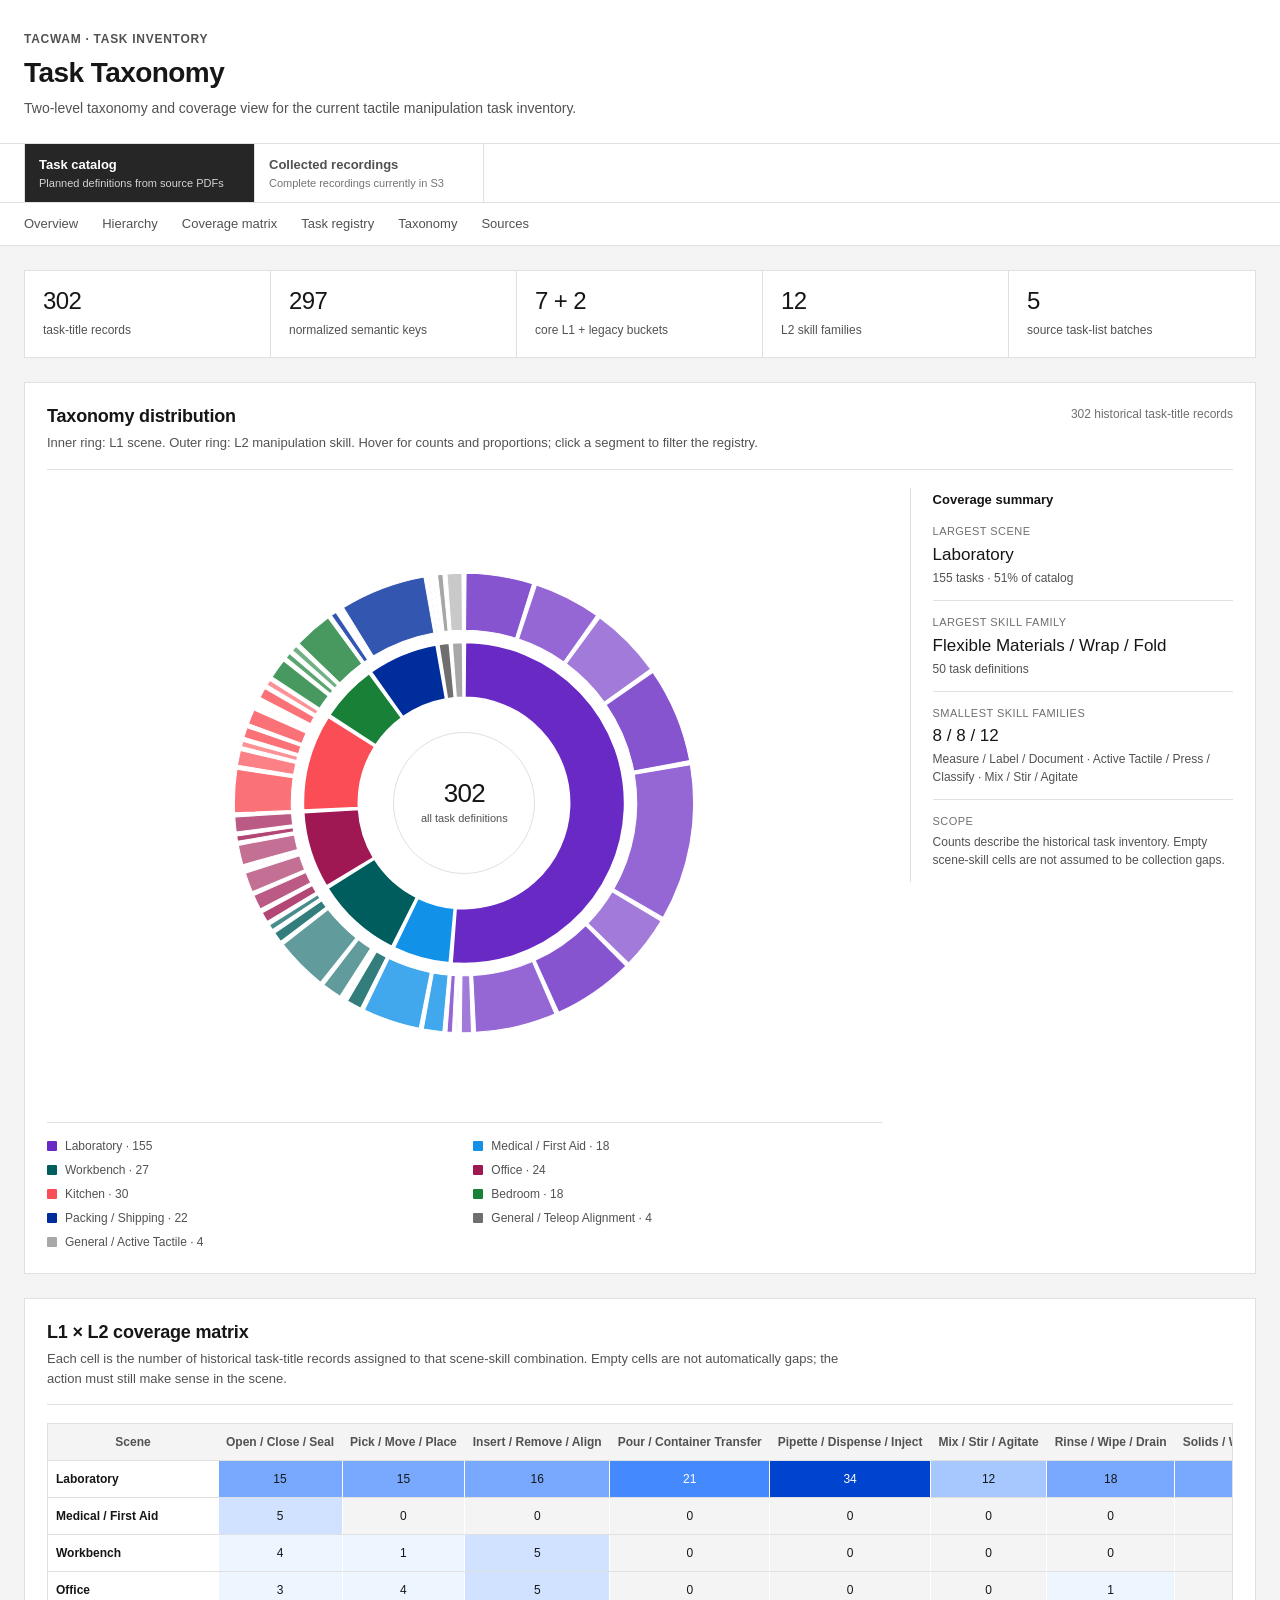
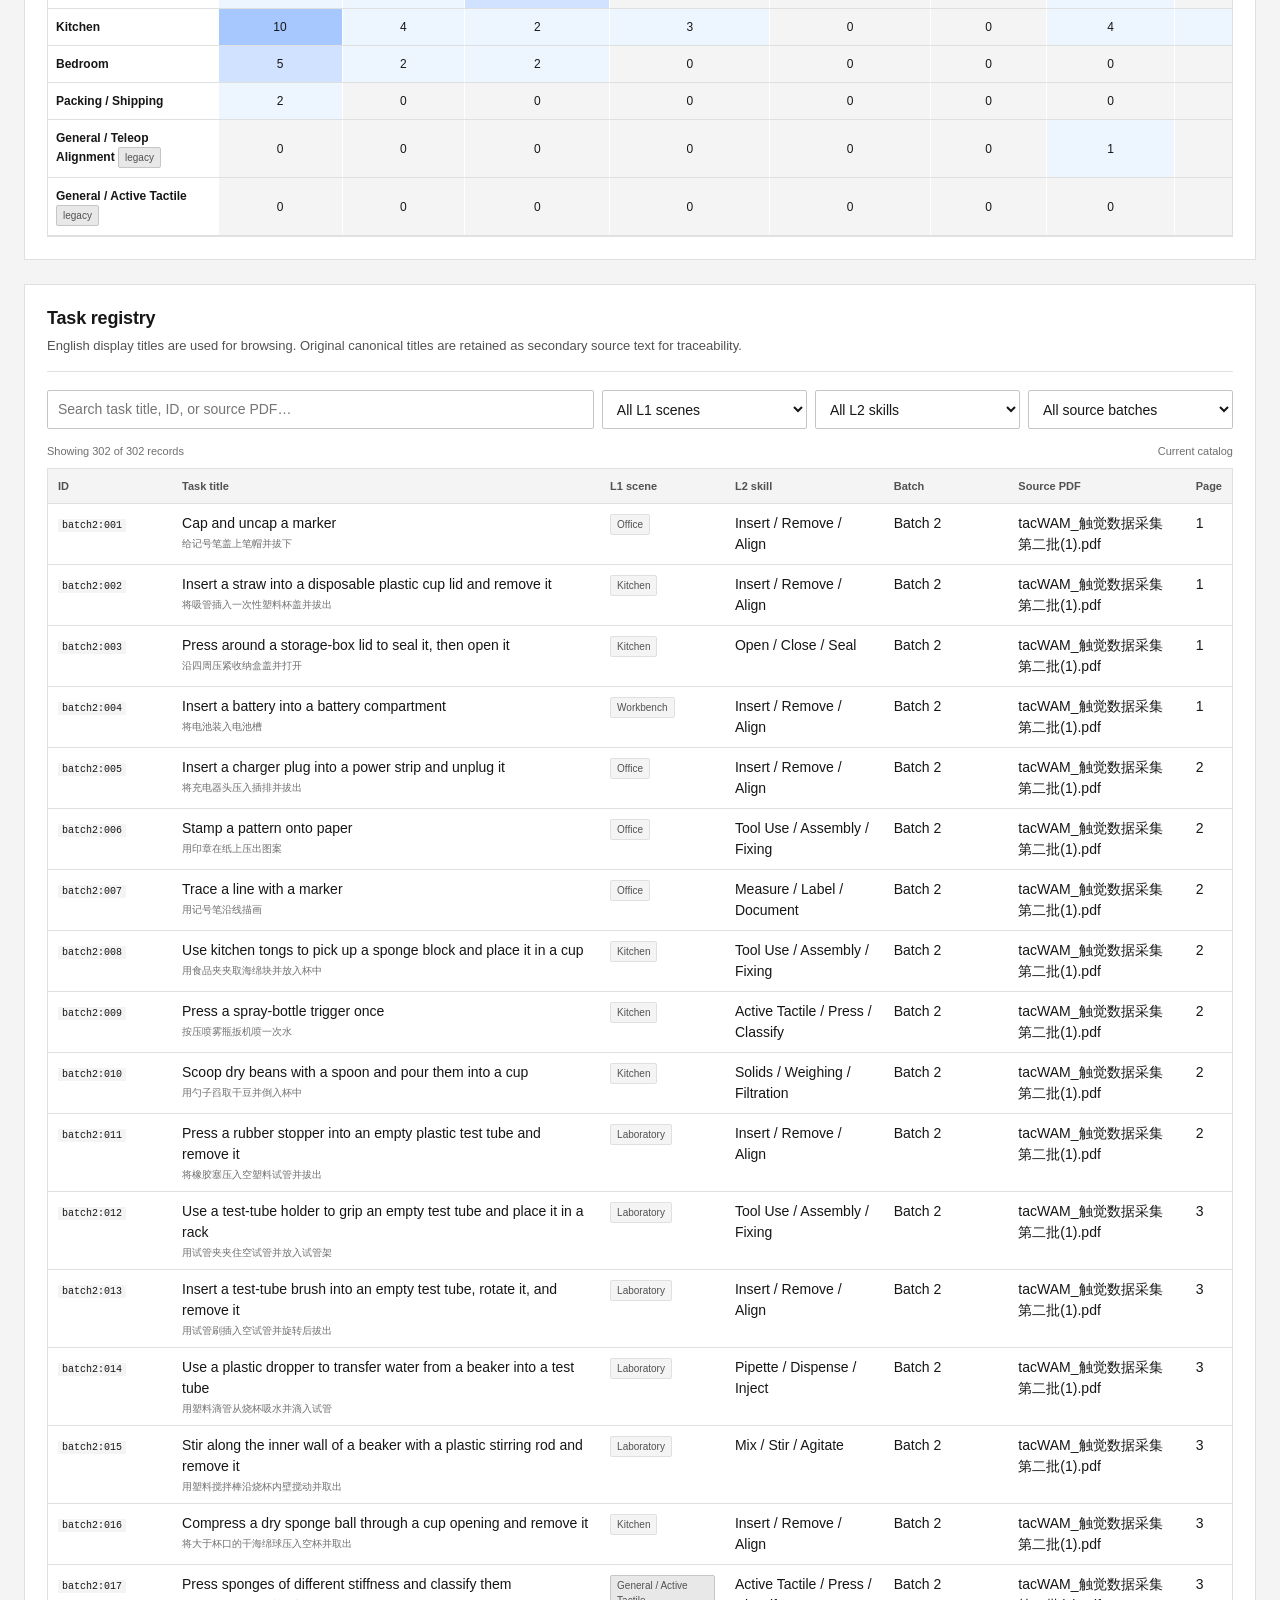
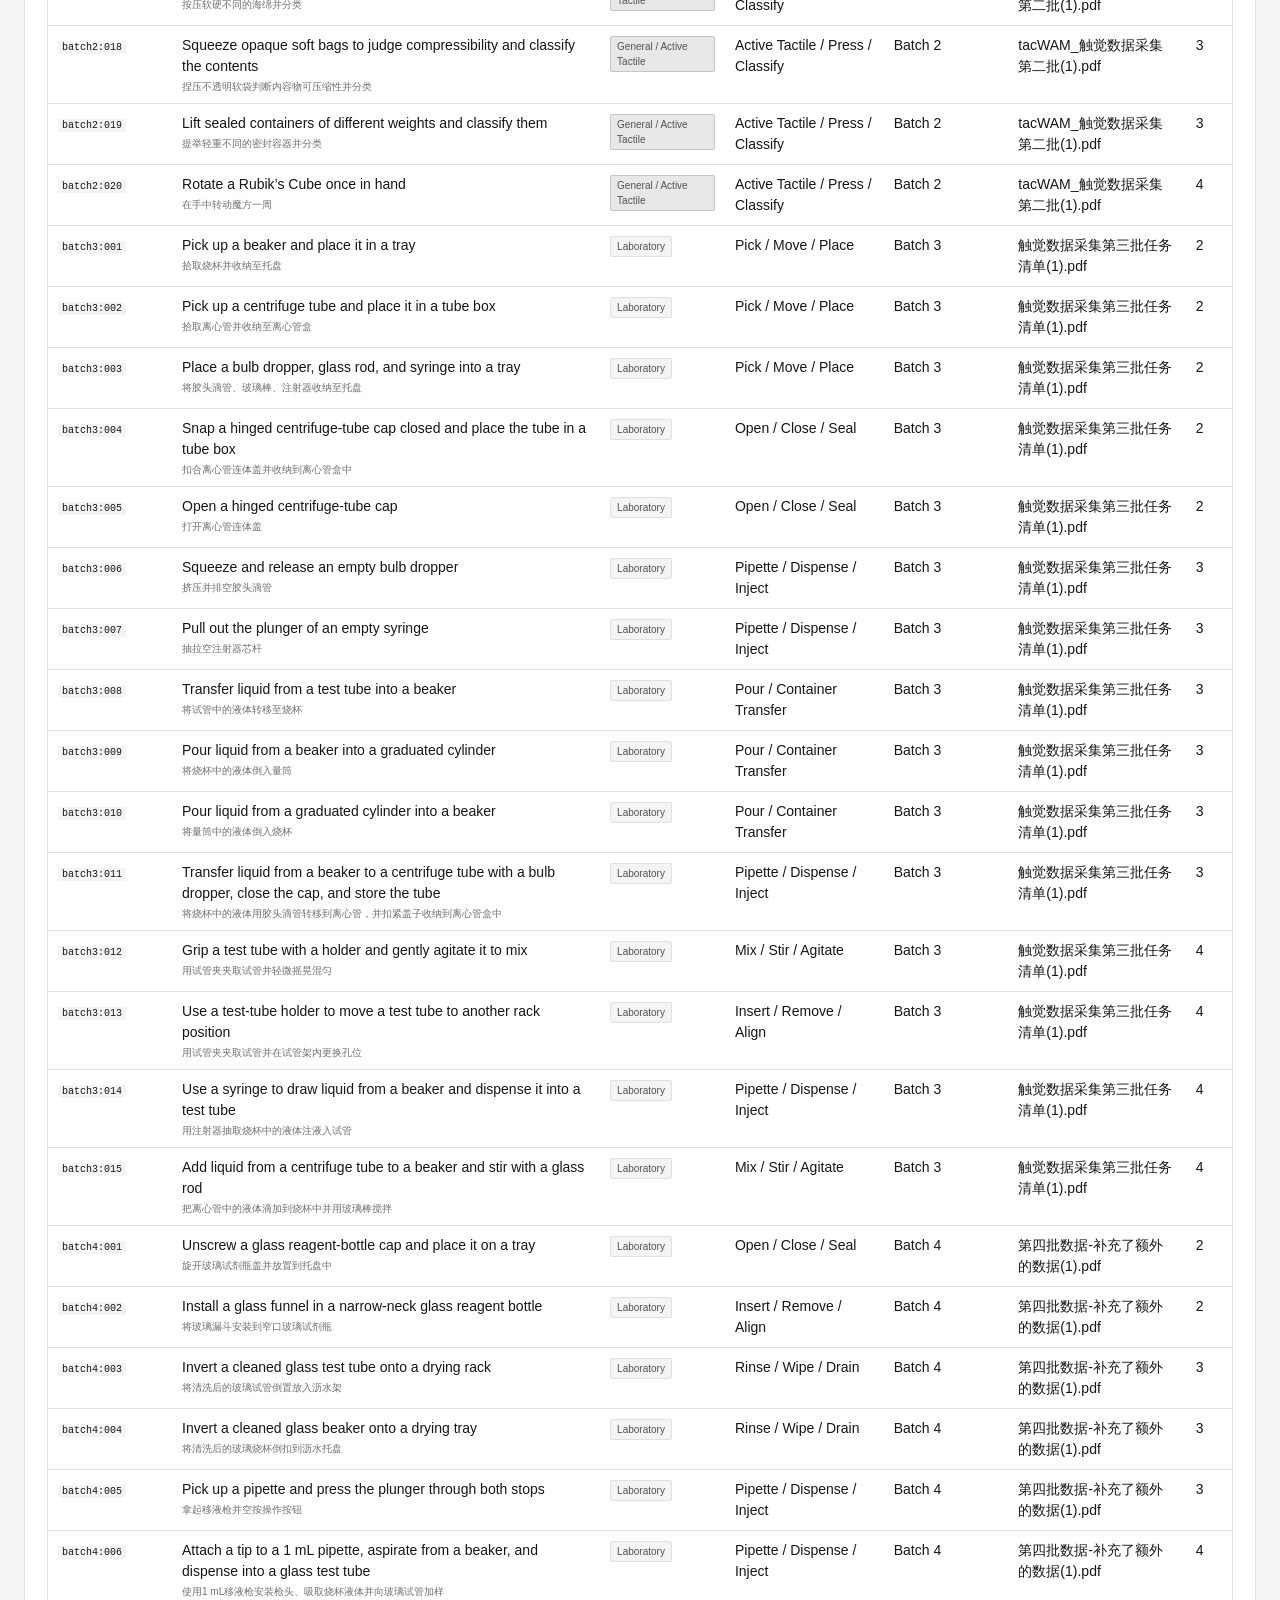
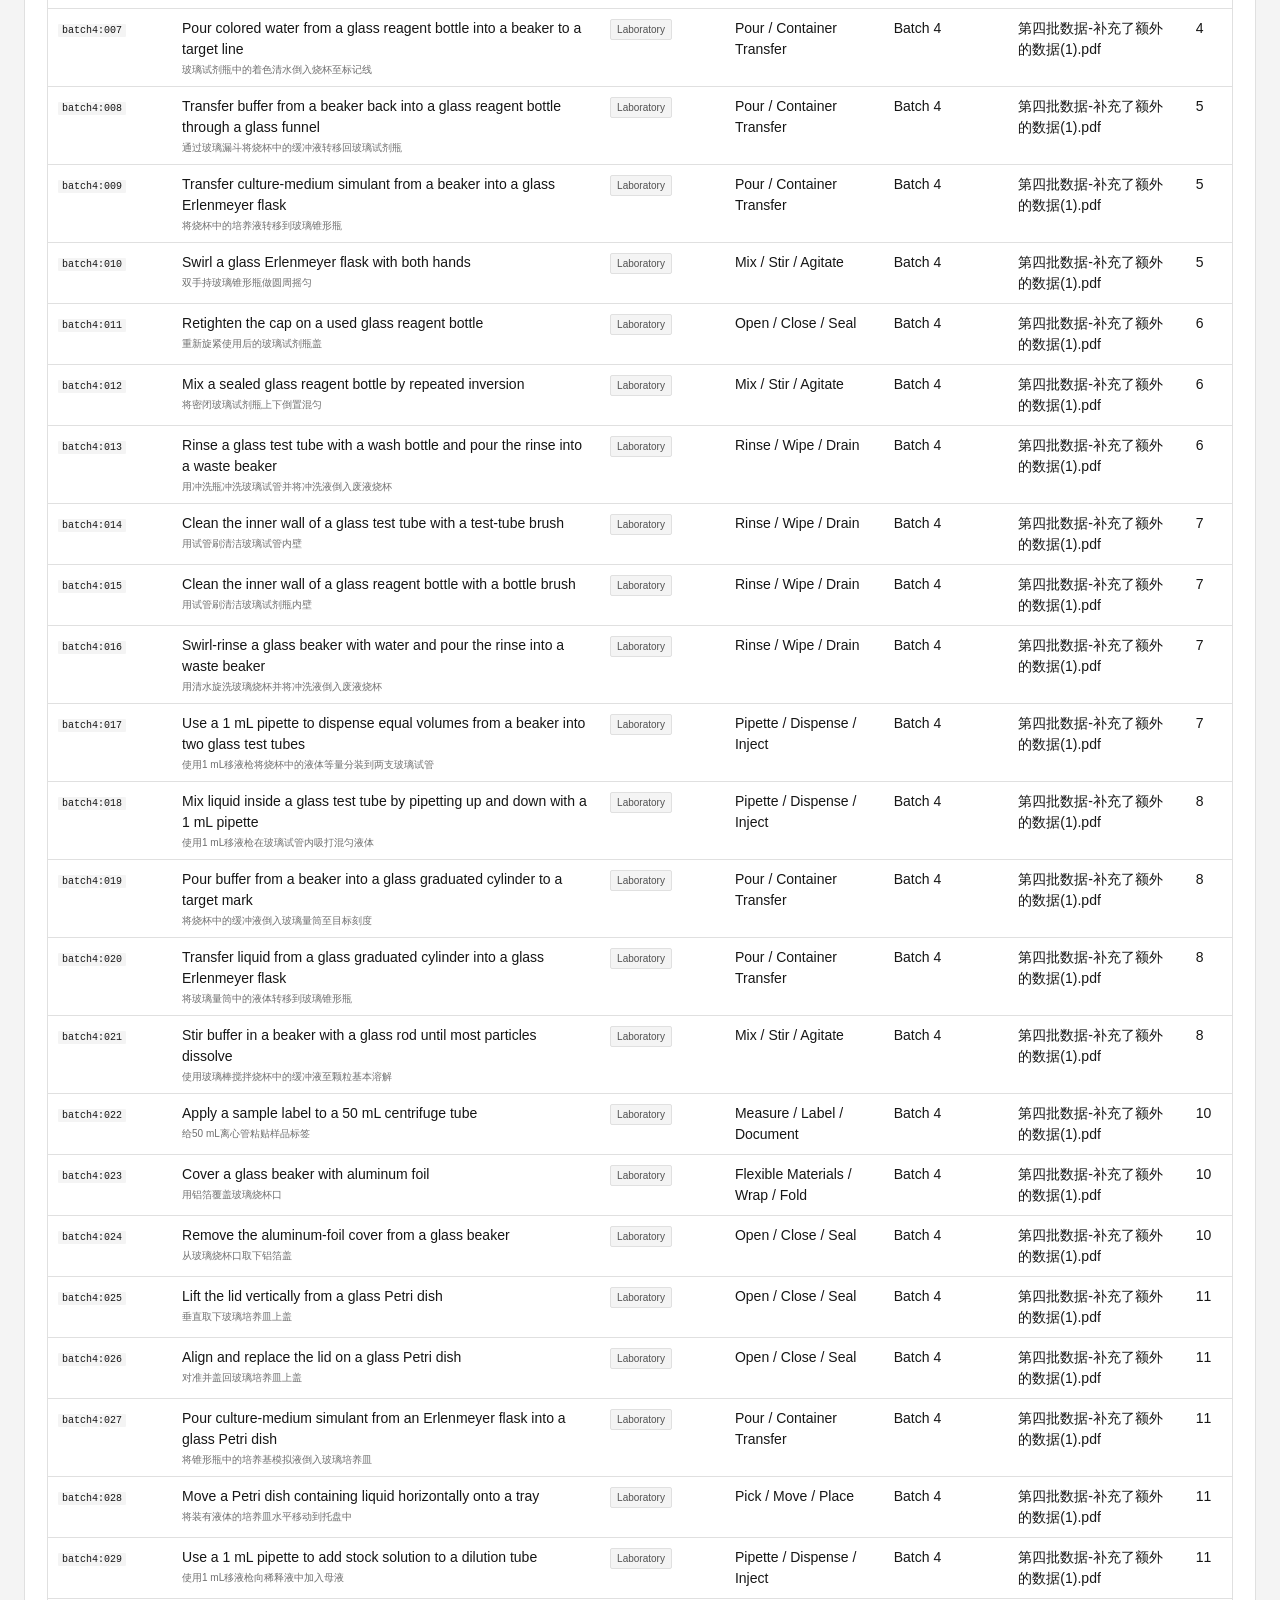
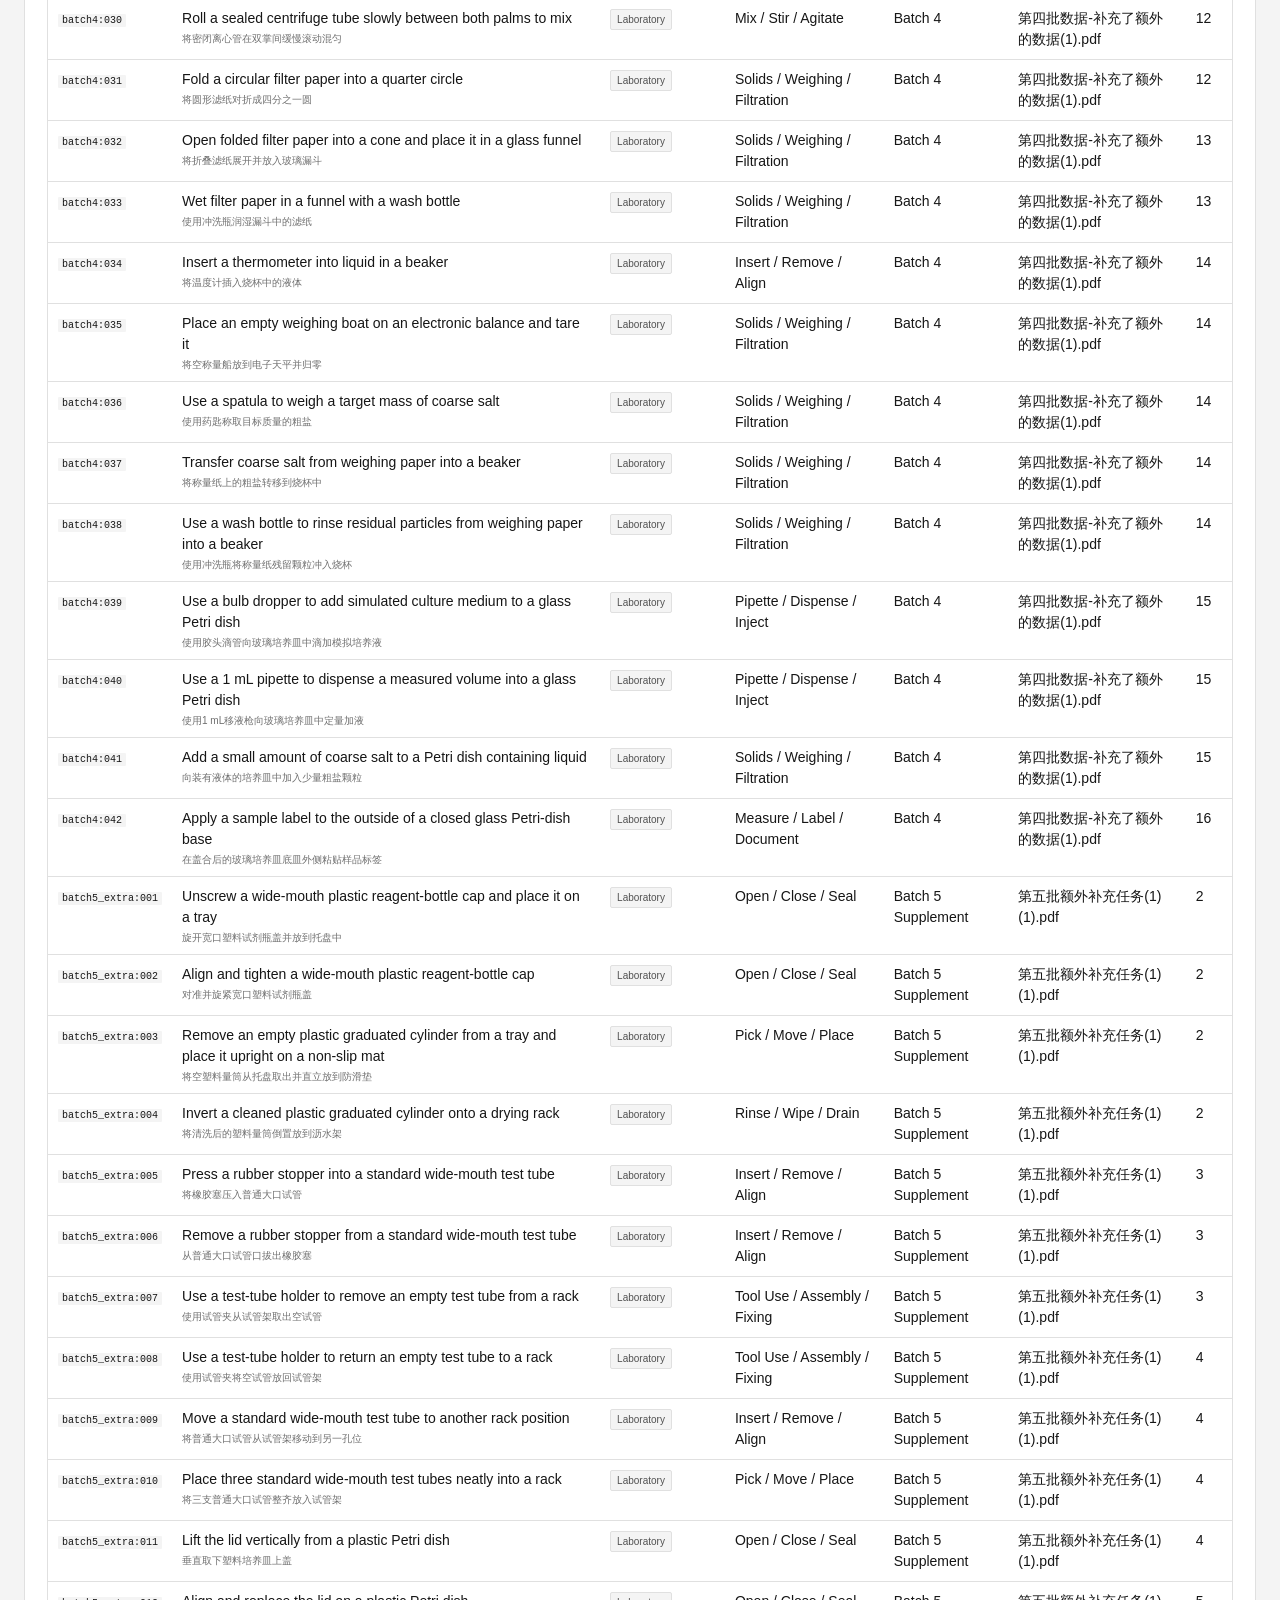
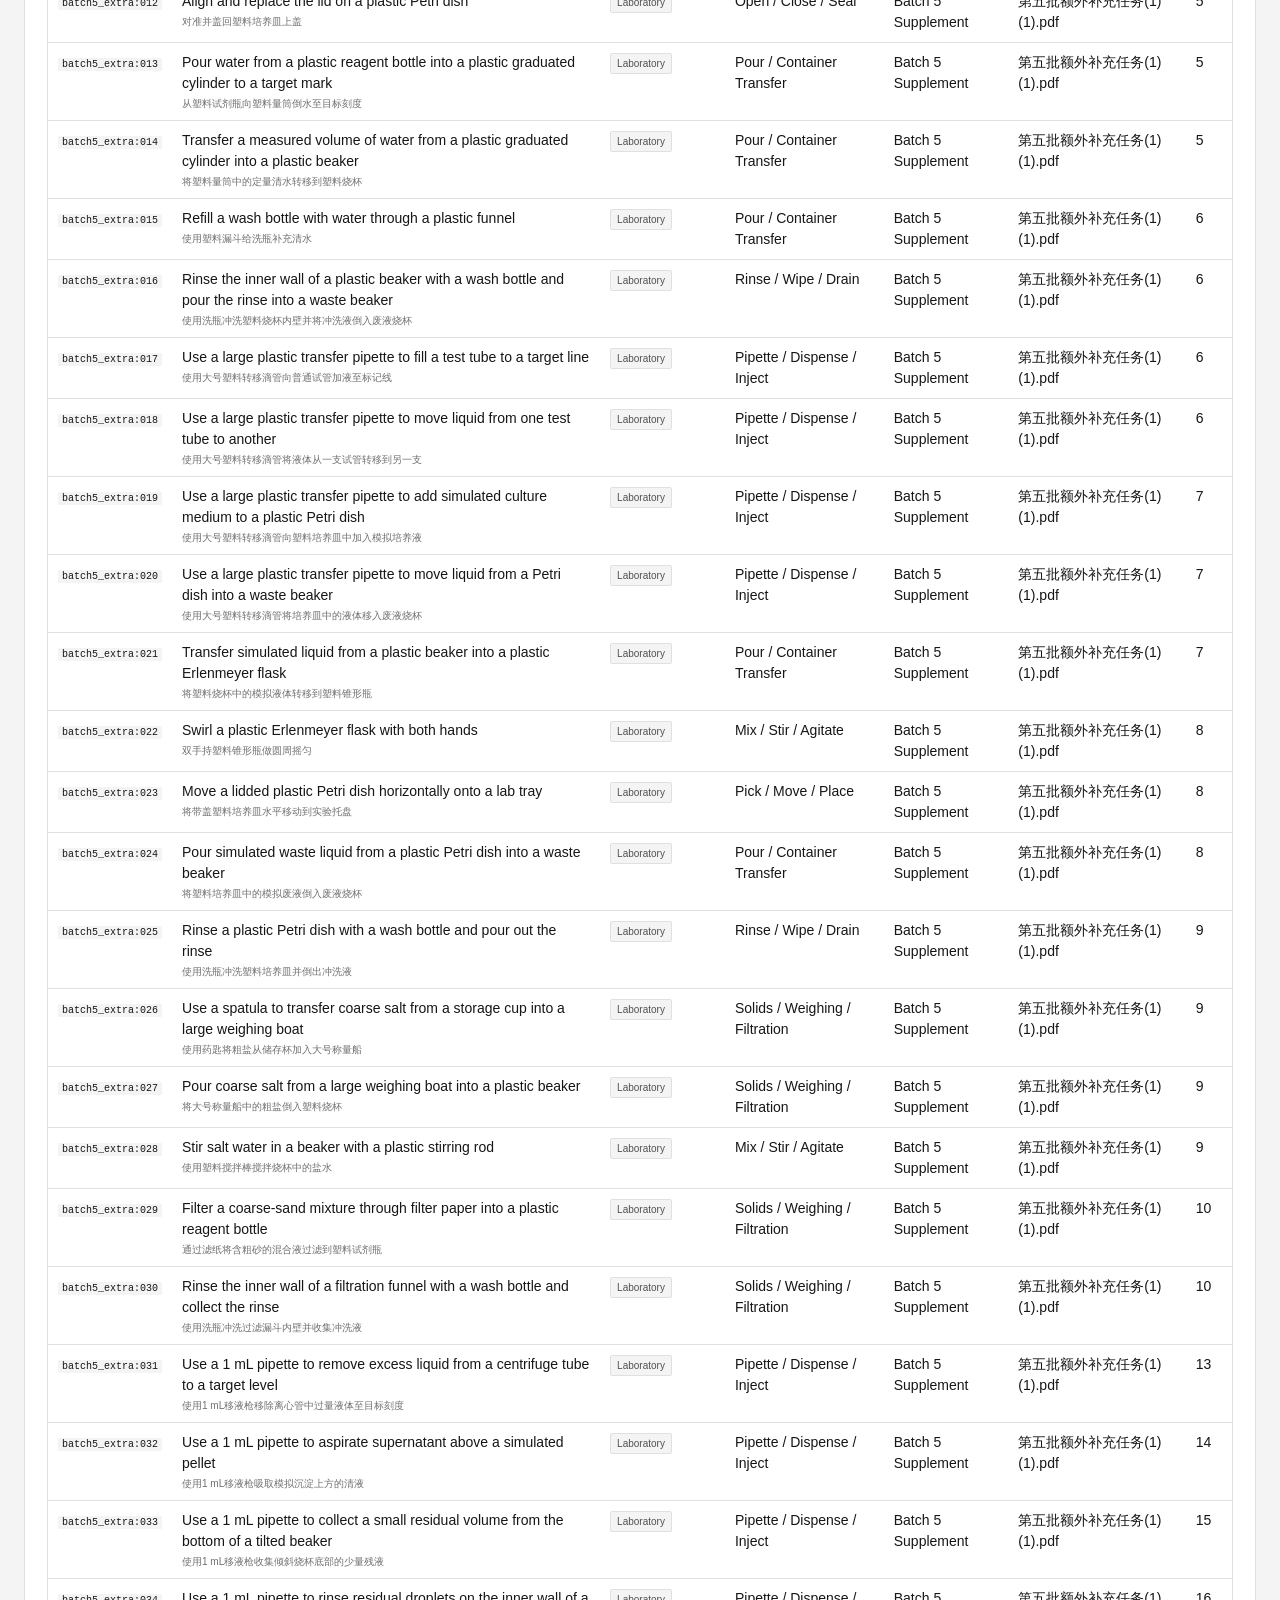
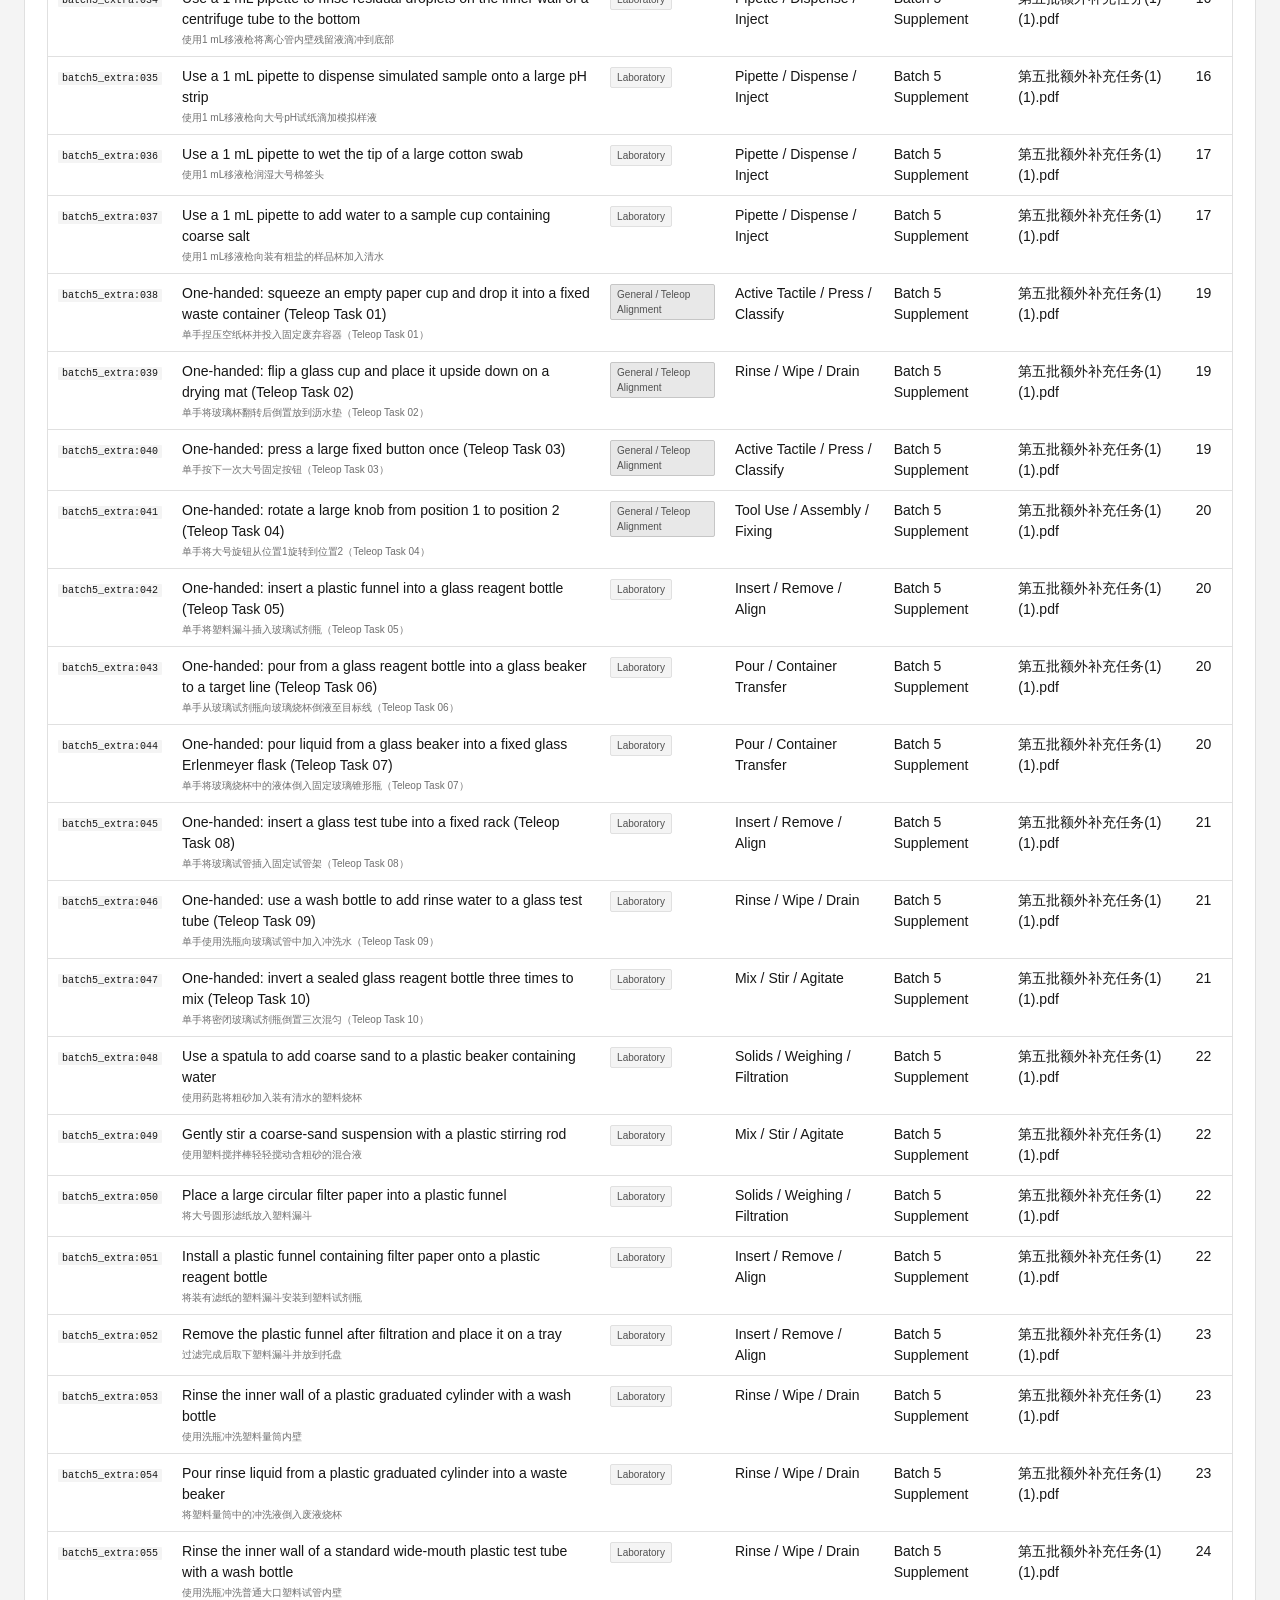
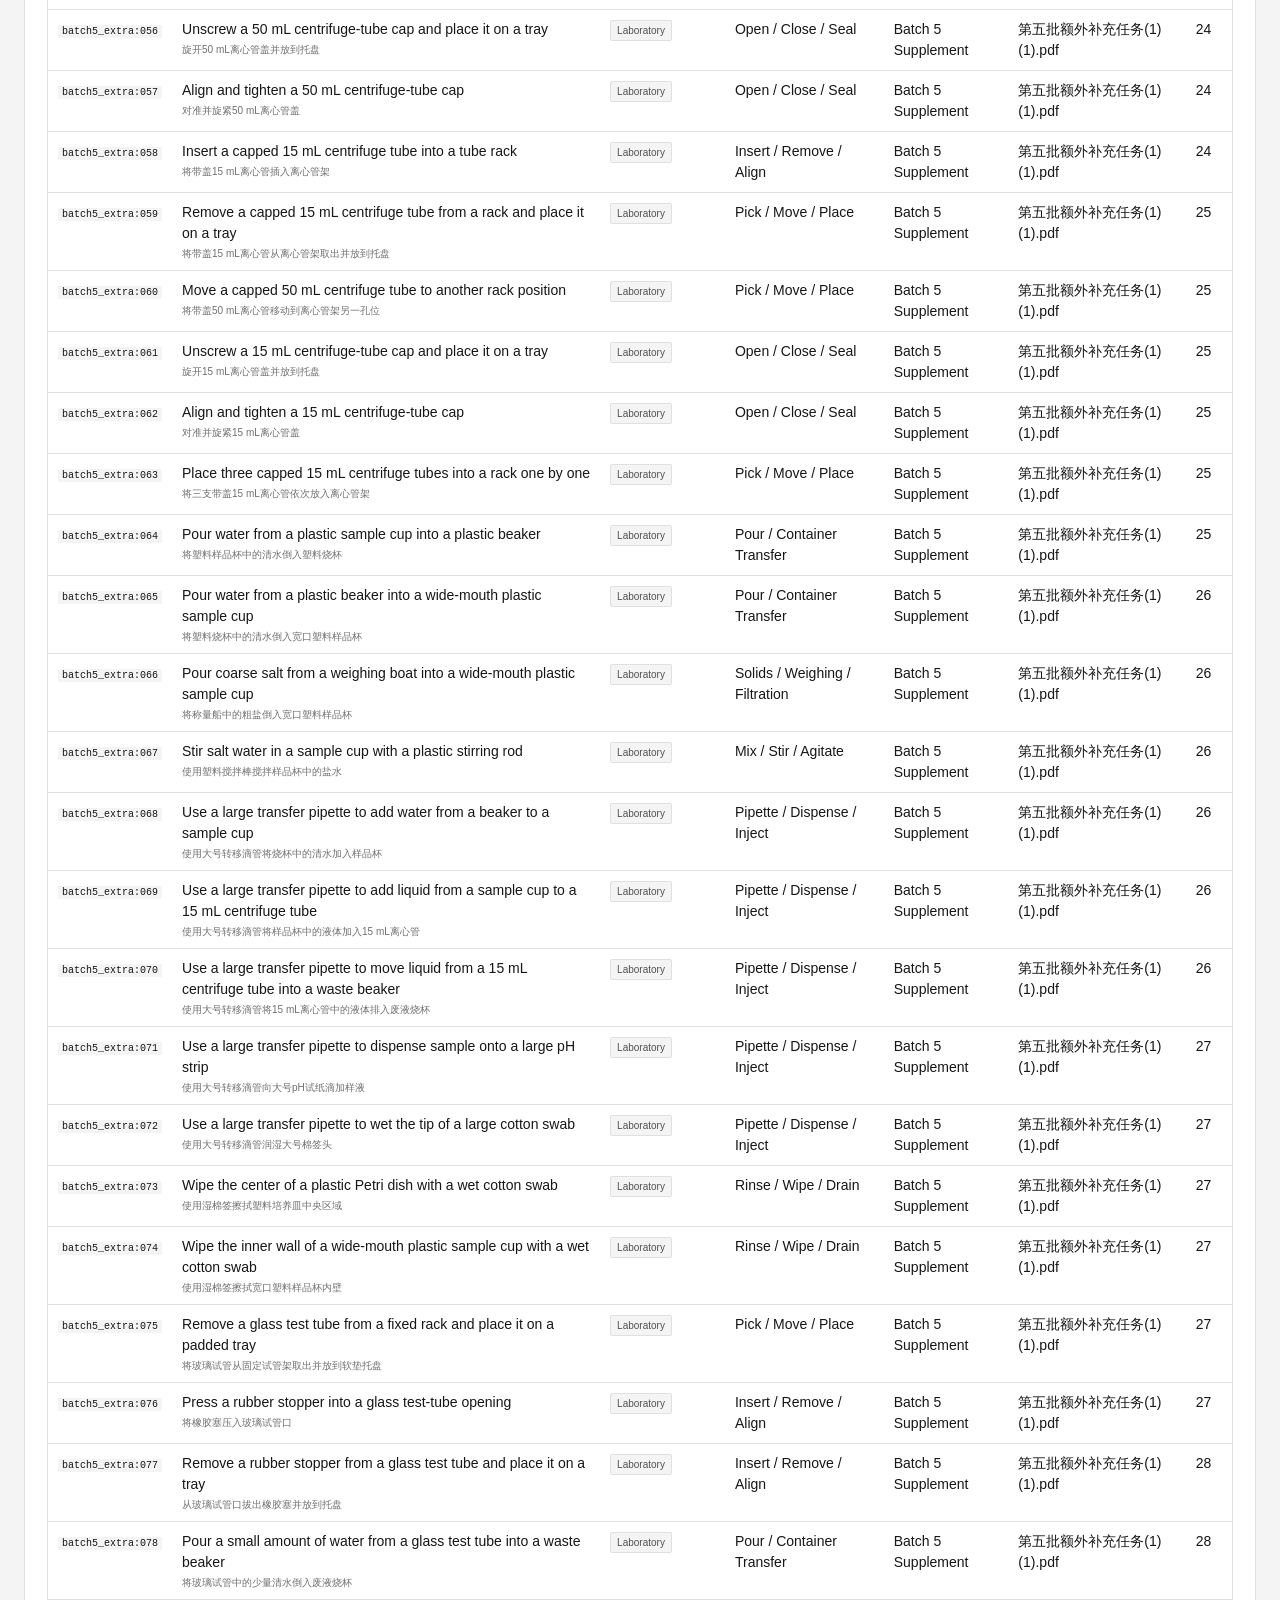
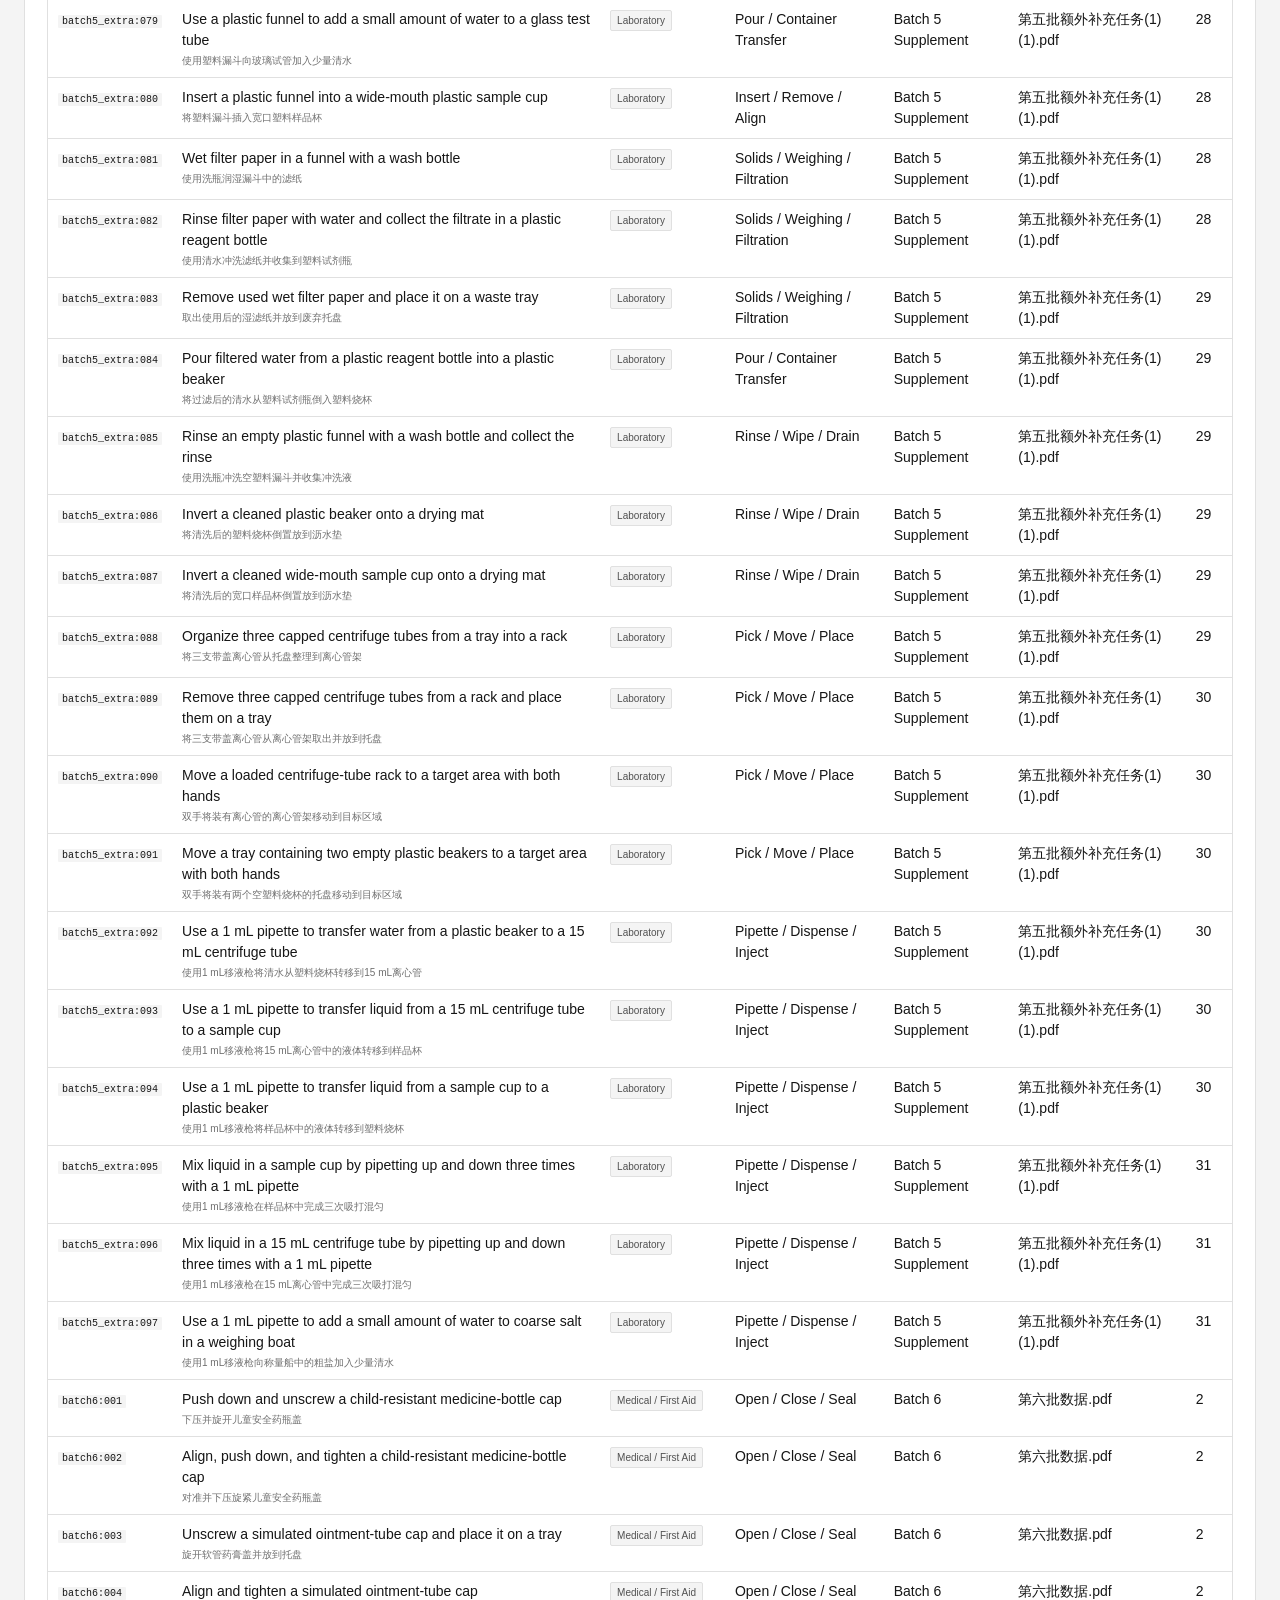
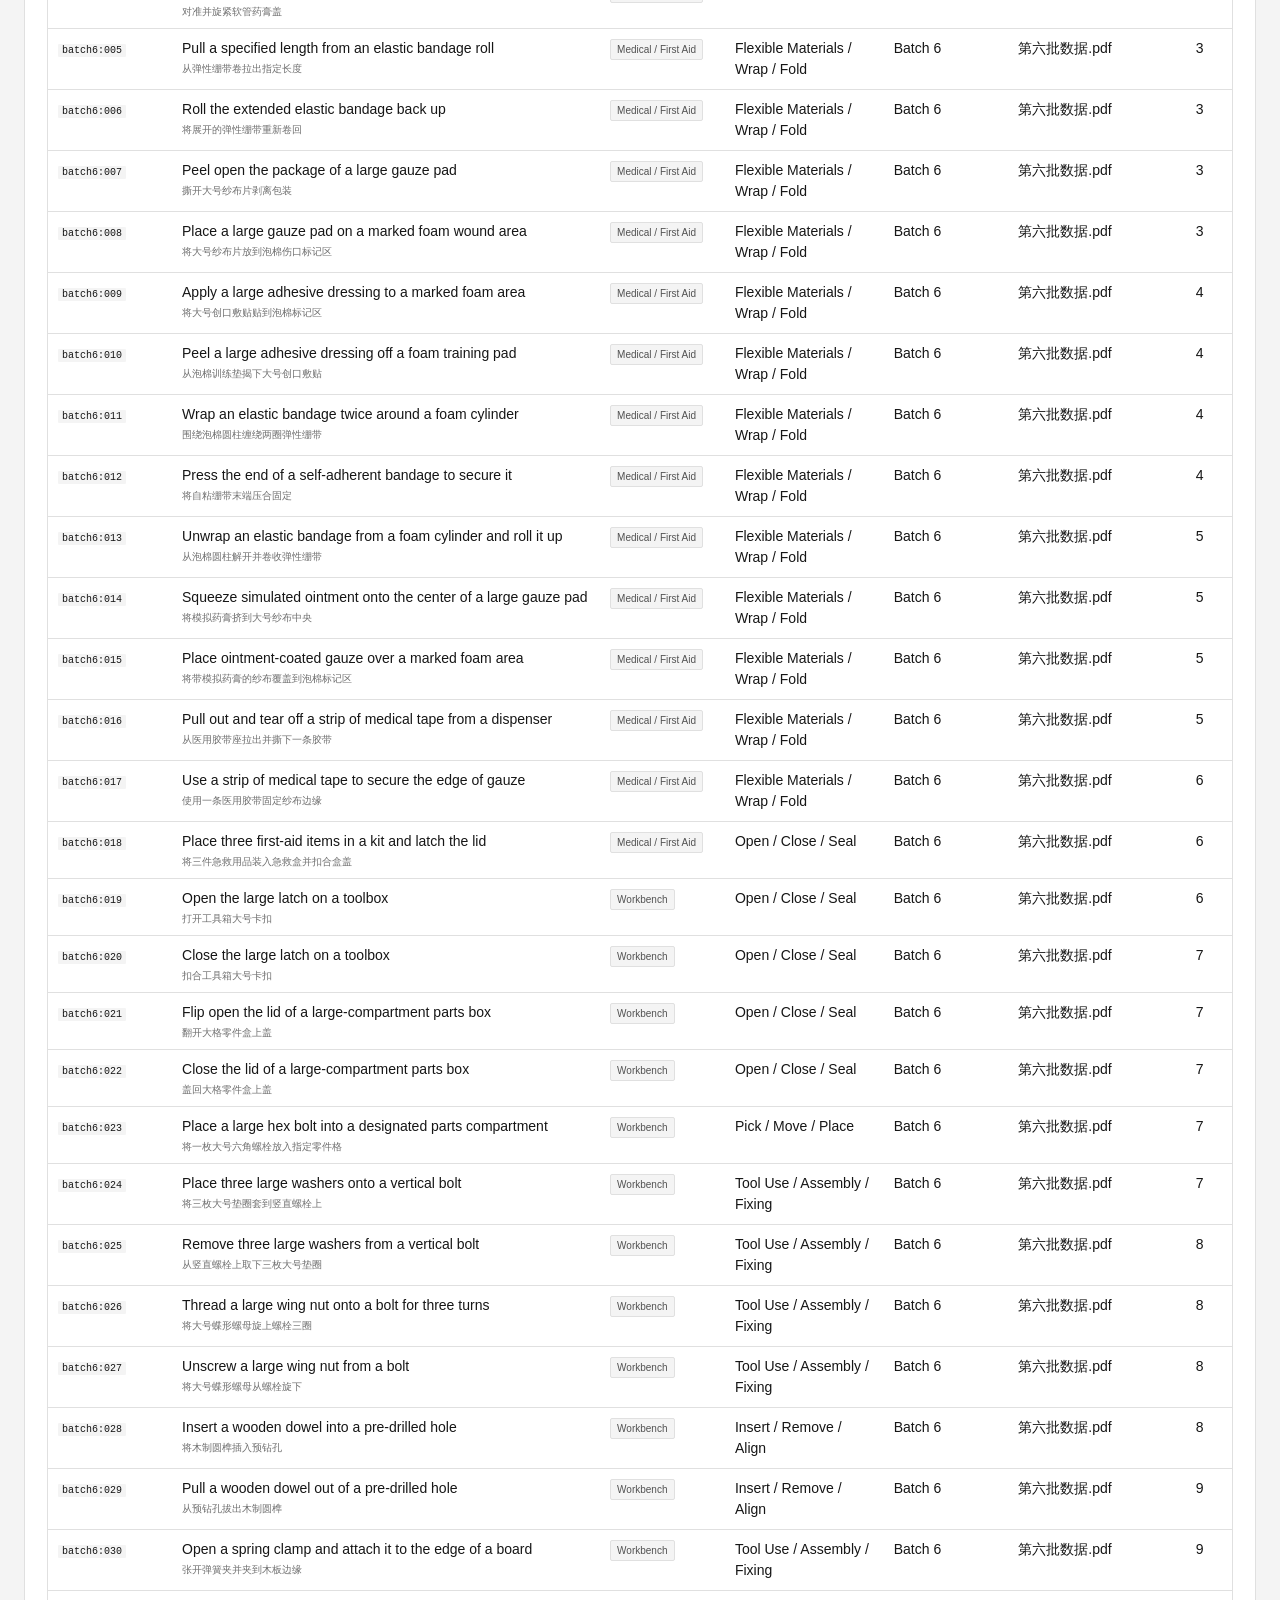
==== commit 2b3903d7: "Add S3 recording taxonomy and duration view" ====
--- a/tacwam-task-taxonomy/index.html
+++ b/tacwam-task-taxonomy/index.html
@@ -88,6 +88,13 @@
   color:var(--text);
   border-bottom-color:var(--border-strong);
 }
+.view-switch{background:var(--surface);border-bottom:1px solid var(--border)}
+.view-switch .wrap{display:flex;padding:0 24px}
+.view-switch a{min-width:230px;padding:11px 14px 10px;border-left:1px solid var(--border);color:var(--text-secondary);text-decoration:none}
+.view-switch a:last-child{border-right:1px solid var(--border)}
+.view-switch a.active{background:#262626;color:#fff}
+.view-switch b{display:block;font-size:13px;font-weight:600}
+.view-switch span{display:block;margin-top:1px;font-size:11px;color:inherit;opacity:.8}
 main{padding:24px 24px 64px}
 
 .metrics{
@@ -538,6 +545,7 @@
   .legend{grid-template-columns:1fr 1fr}
 }
 @media(max-width:440px){.legend{grid-template-columns:1fr}}
+@media(max-width:520px){.view-switch .wrap{padding:0}.view-switch a{min-width:0;flex:1;padding:10px}}
 
 </style>
 </head>
@@ -547,6 +555,7 @@
 <h1>Task Taxonomy</h1>
 <p class="subtitle">Two-level taxonomy and coverage view for the current tactile manipulation task inventory.</p>
 </div></header>
+<div class="view-switch"><div class="wrap"><a class="active" href="/tacwam-task-taxonomy/"><b>Task catalog</b><span>Planned definitions from source PDFs</span></a><a href="/tacwam-task-taxonomy/s3-recordings/"><b>Collected recordings</b><span>Complete recordings currently in S3</span></a></div></div>
 <nav><div class="wrap"><a href="#overview">Overview</a><a href="#hierarchy">Hierarchy</a><a href="#matrix">Coverage matrix</a><a href="#tasks">Task registry</a><a href="#definitions">Taxonomy</a><a href="#sources">Sources</a></div></nav>
 <main class="wrap">
 <section id="overview">
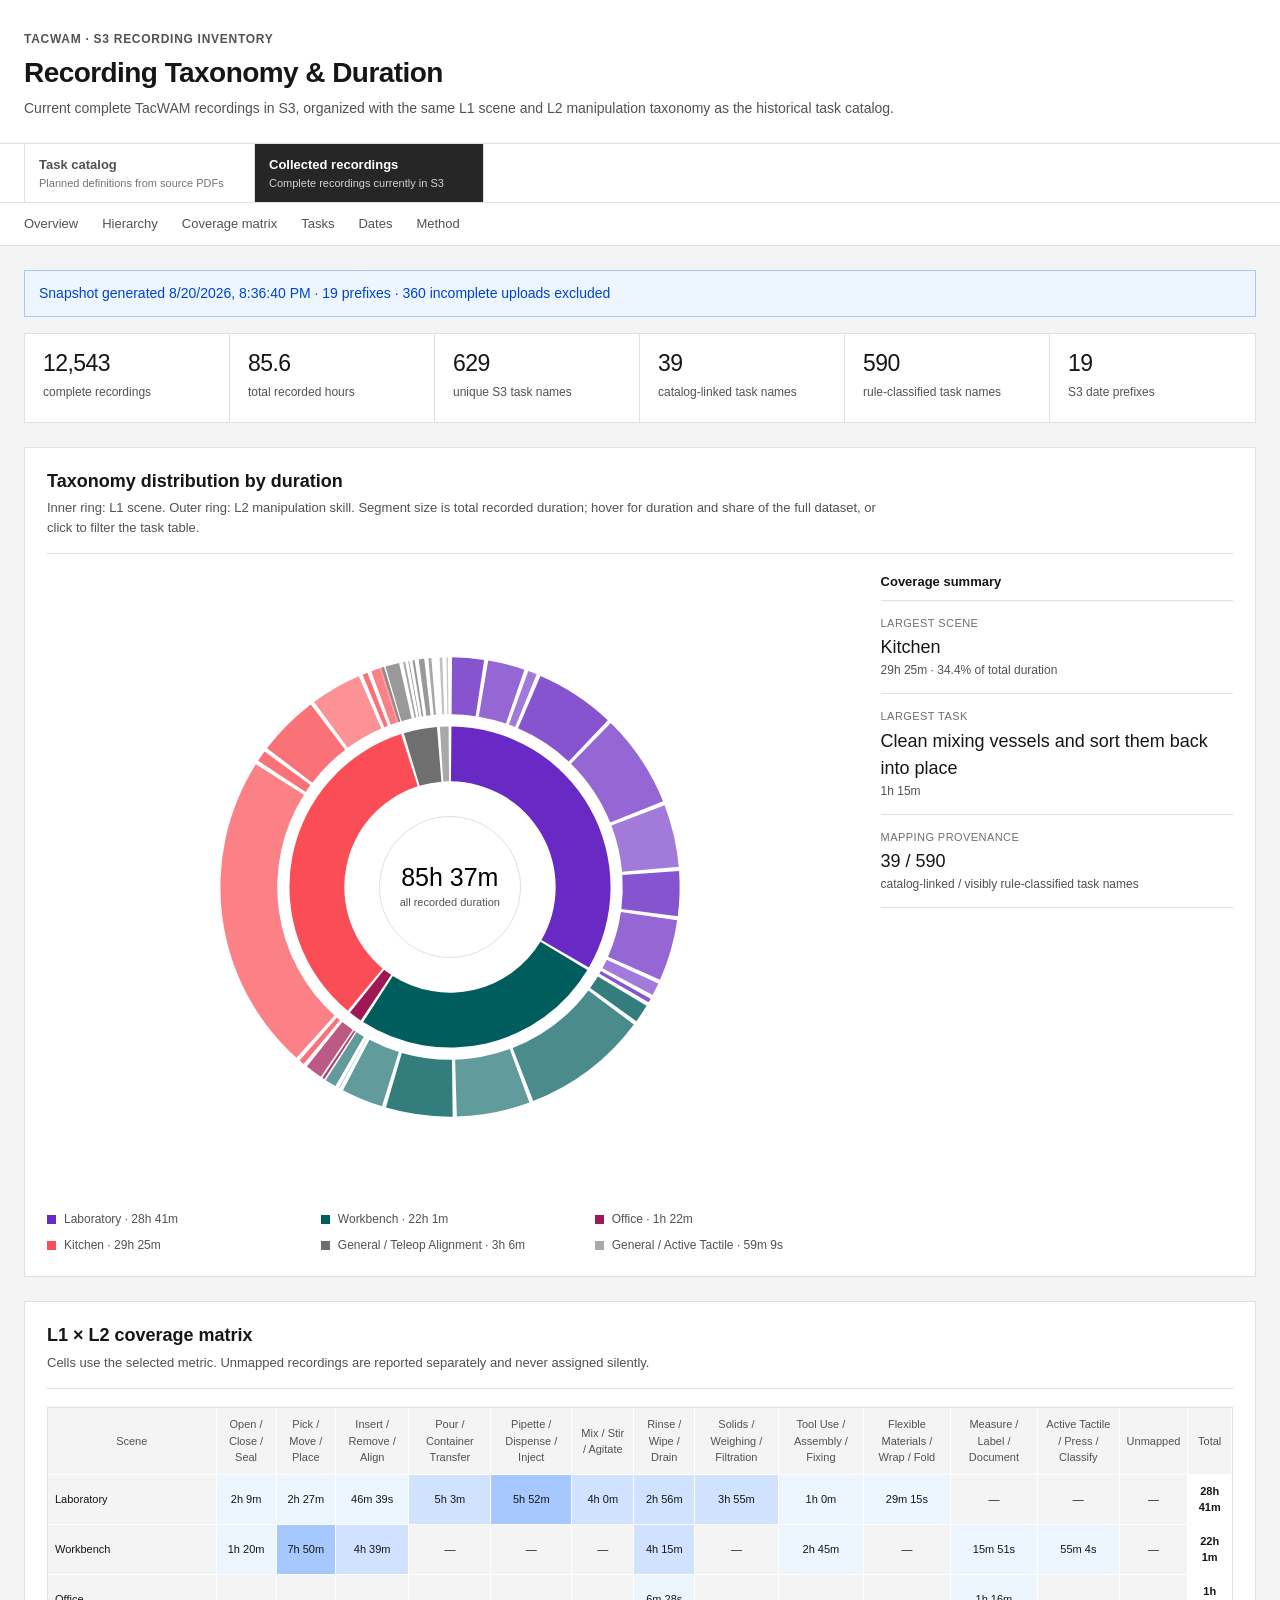
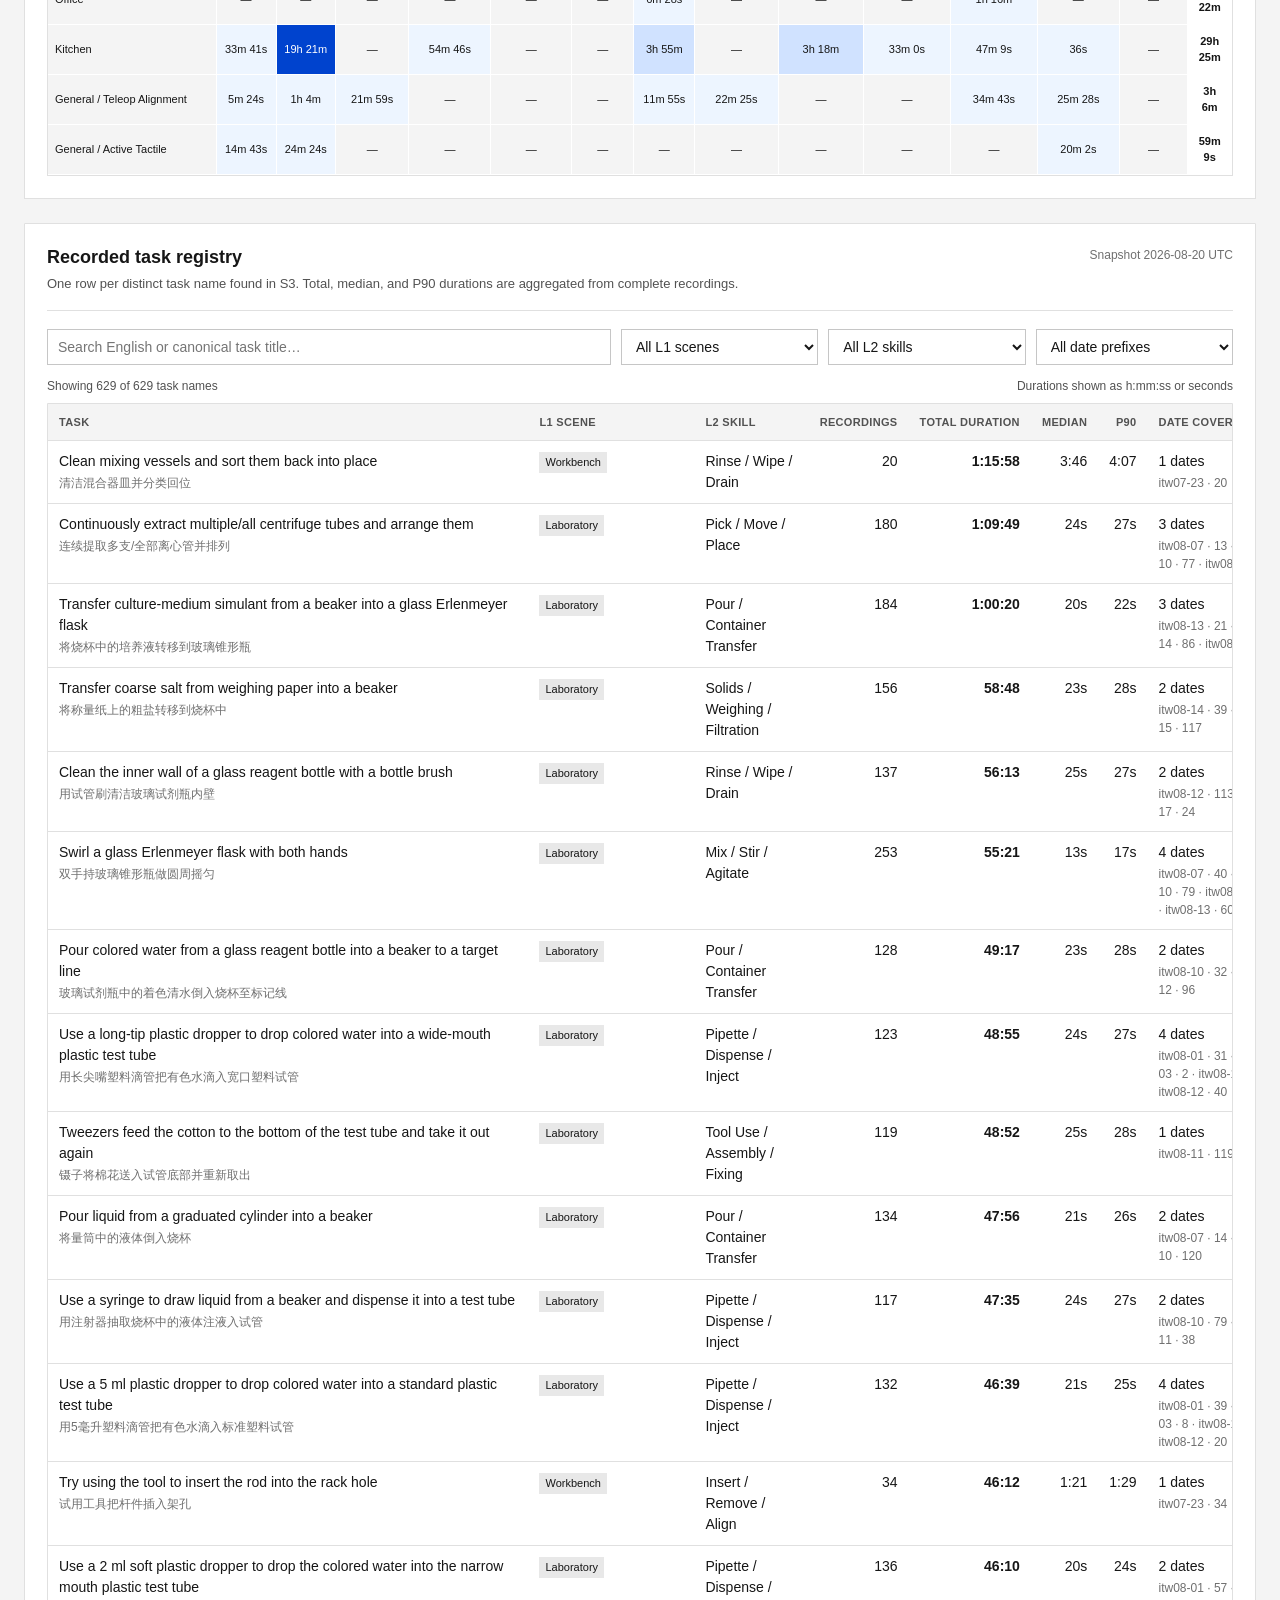
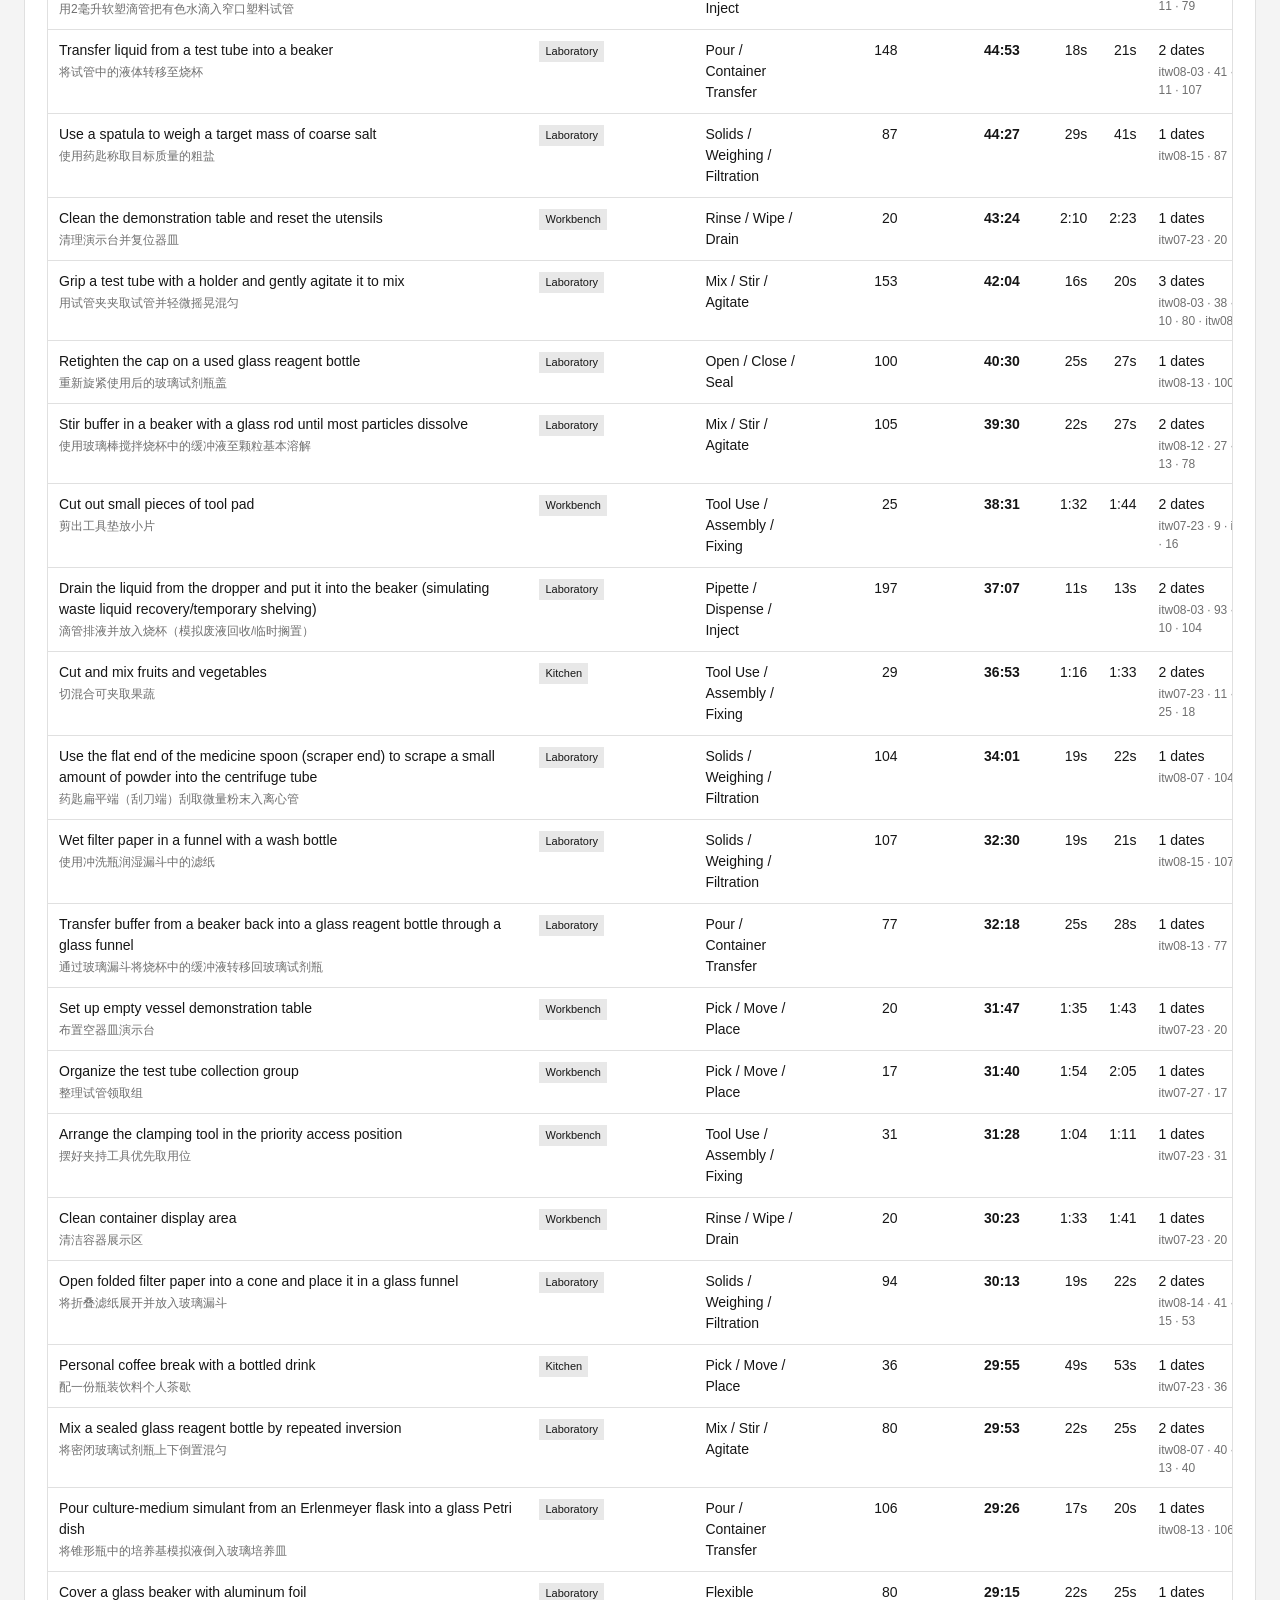
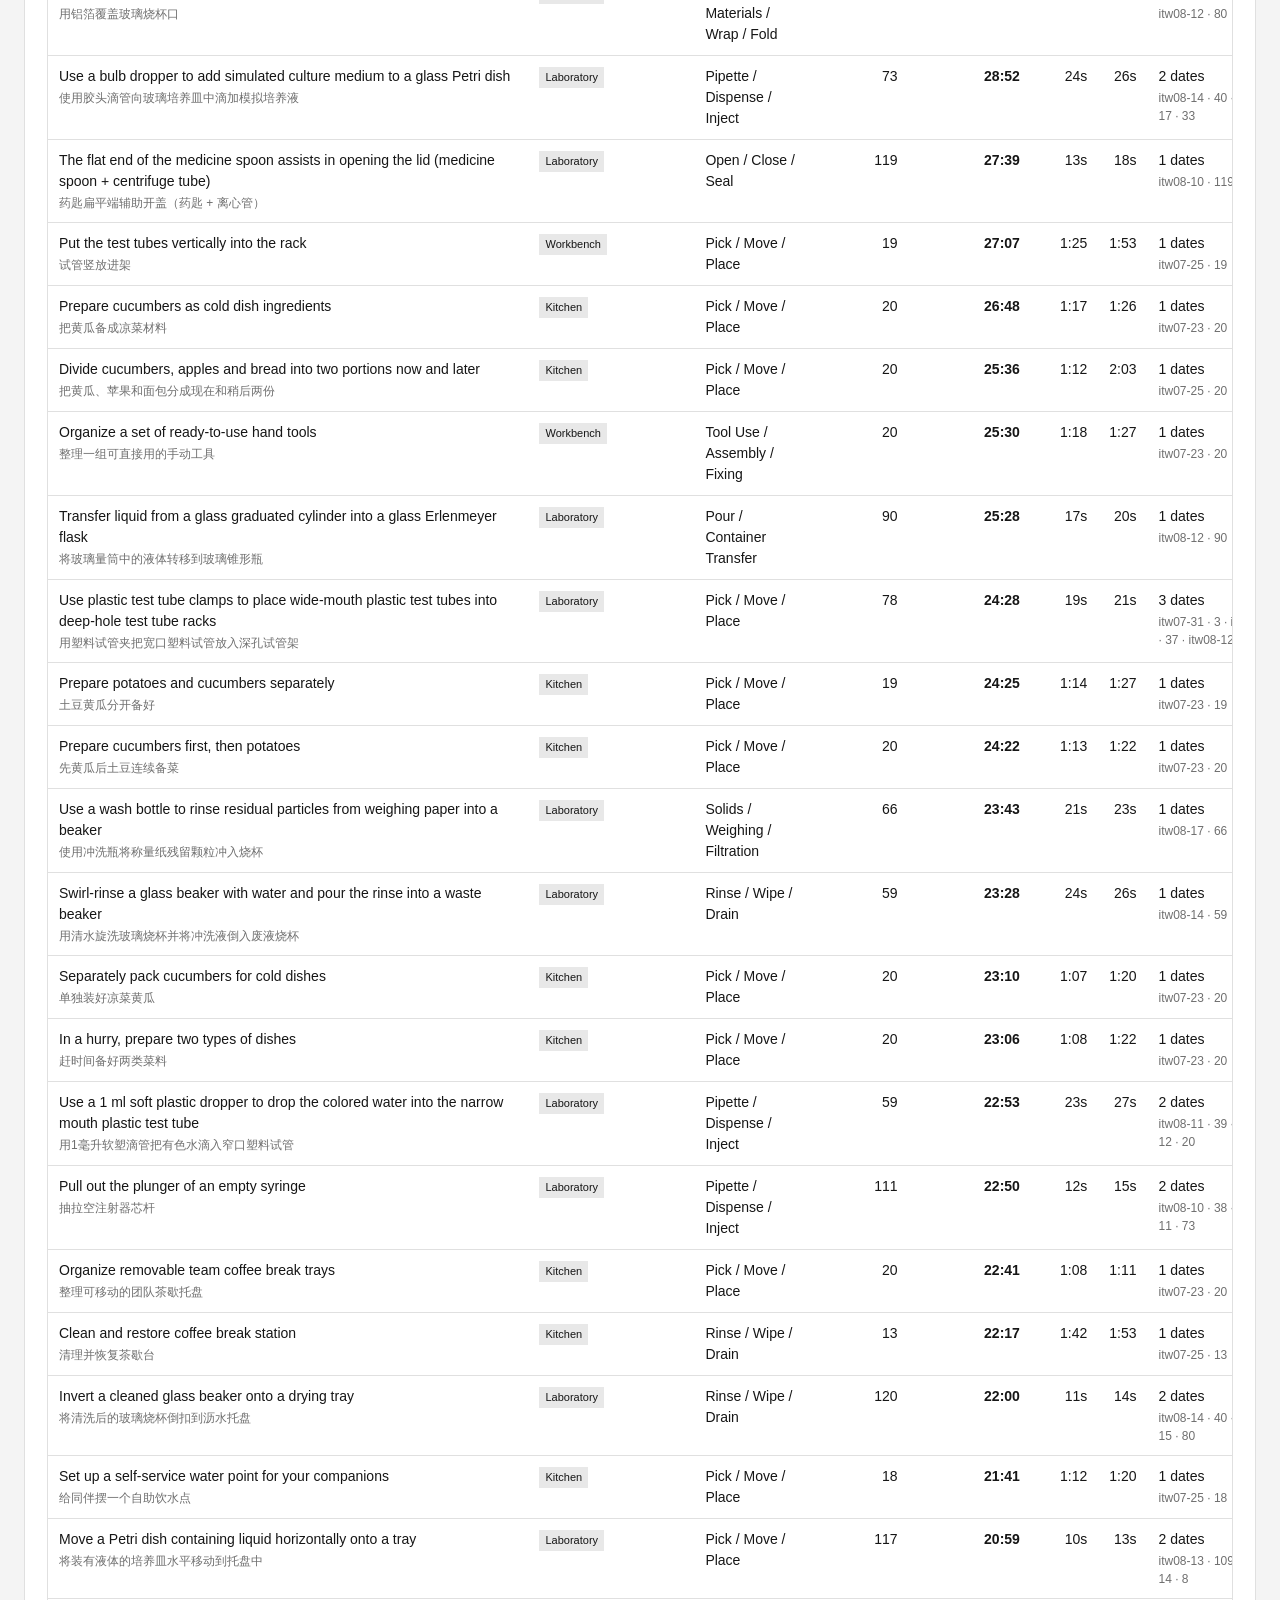
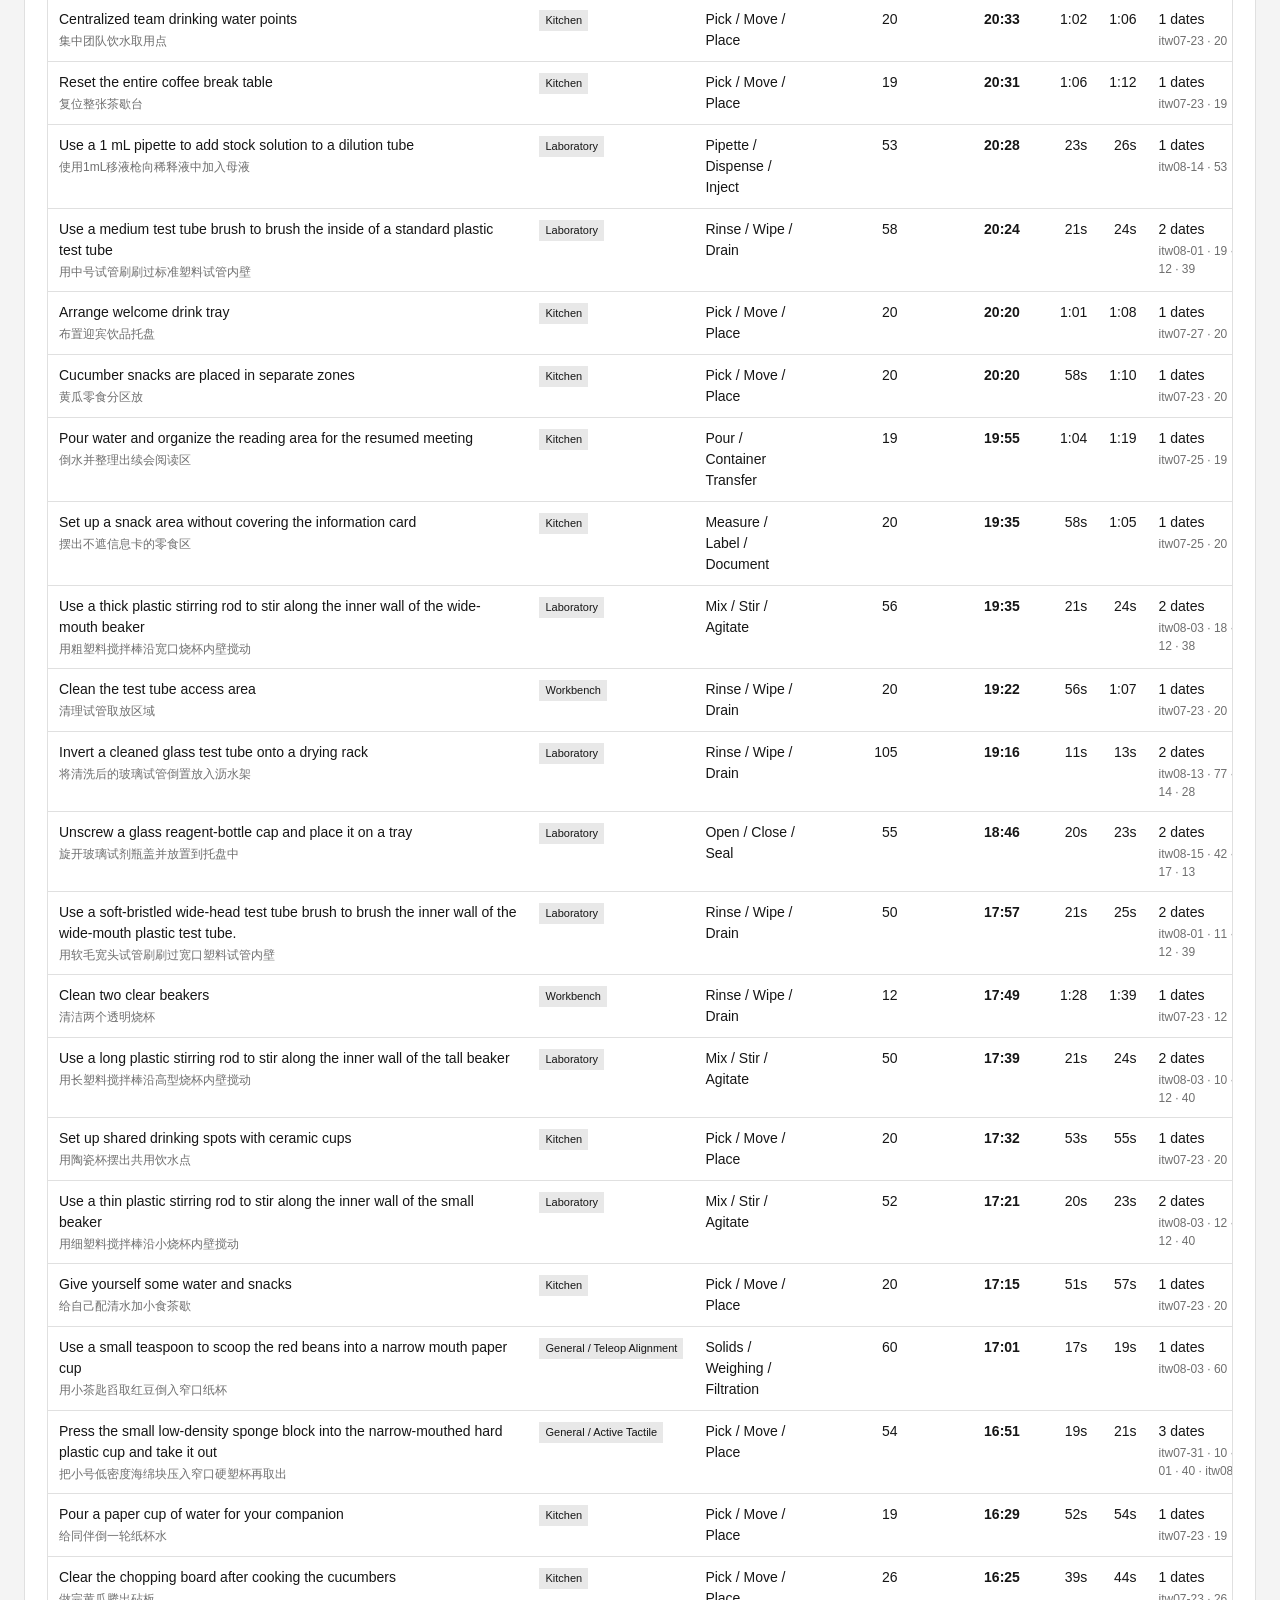
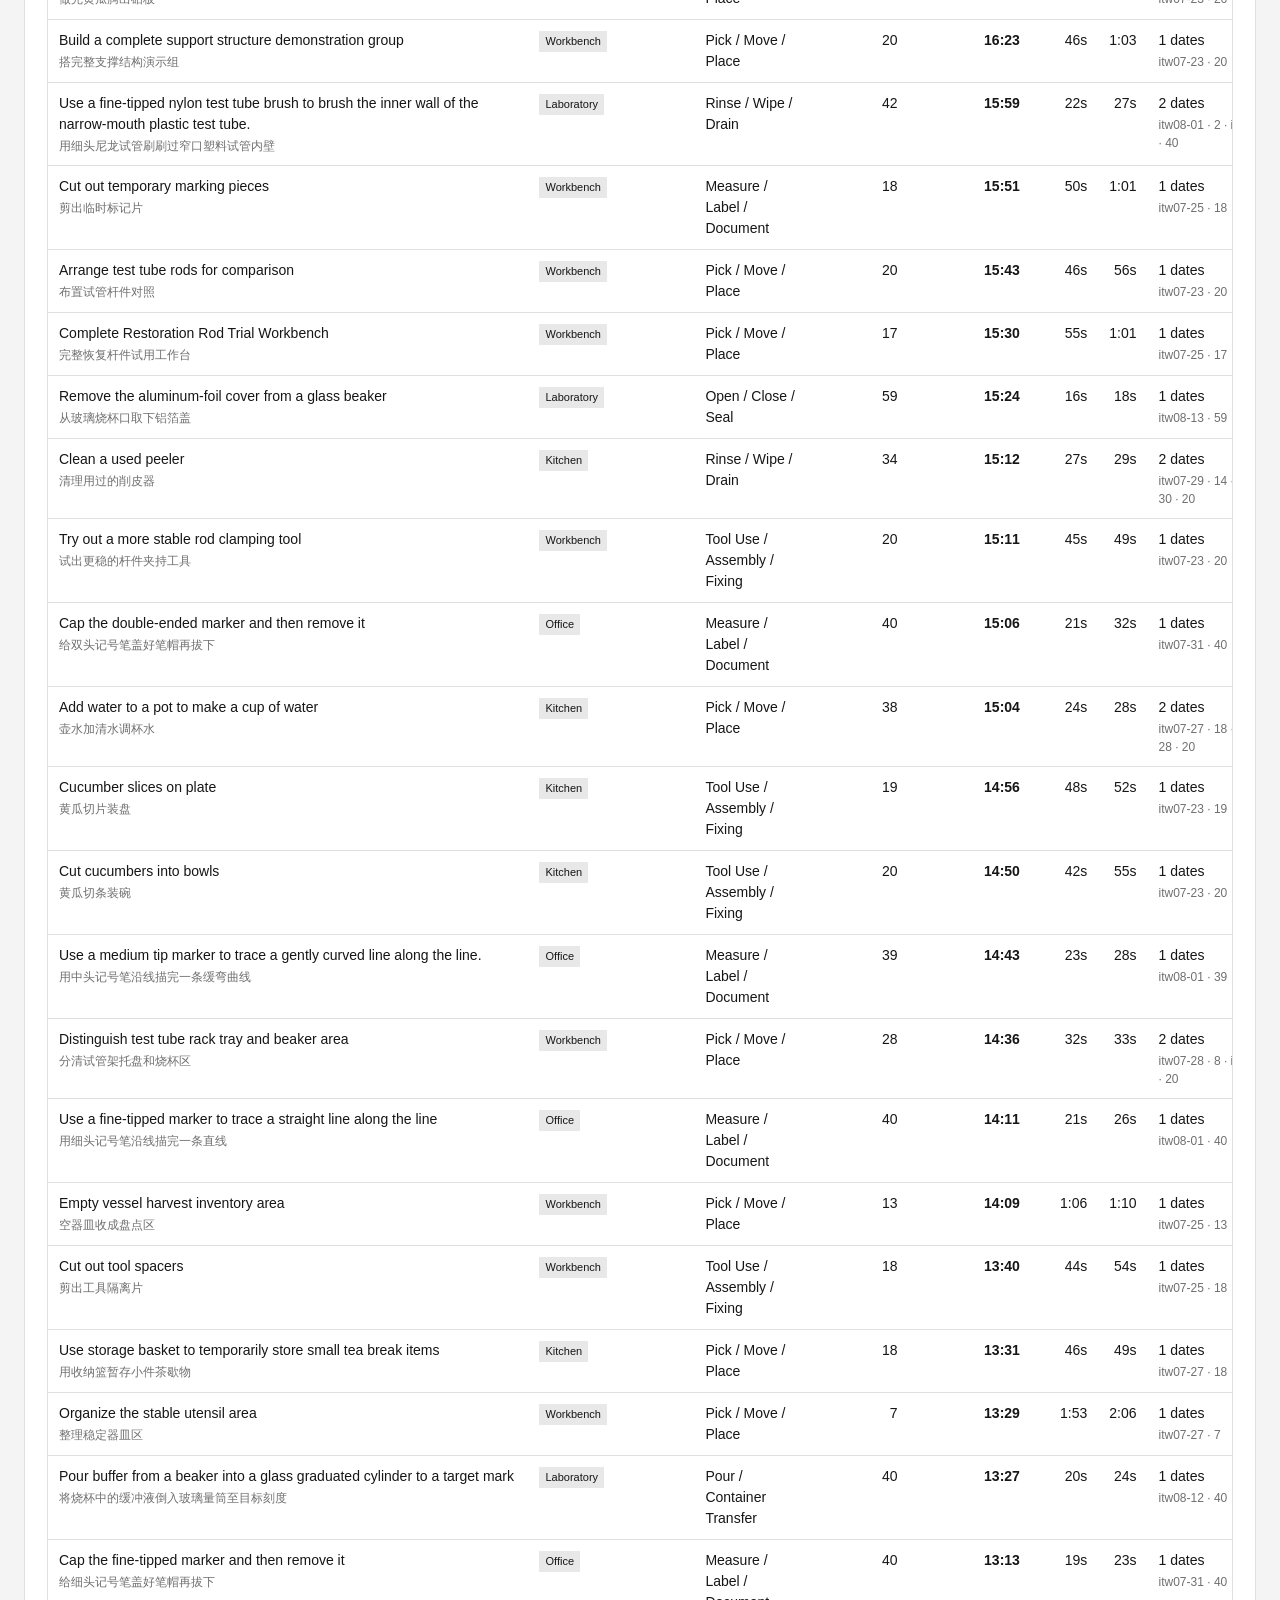
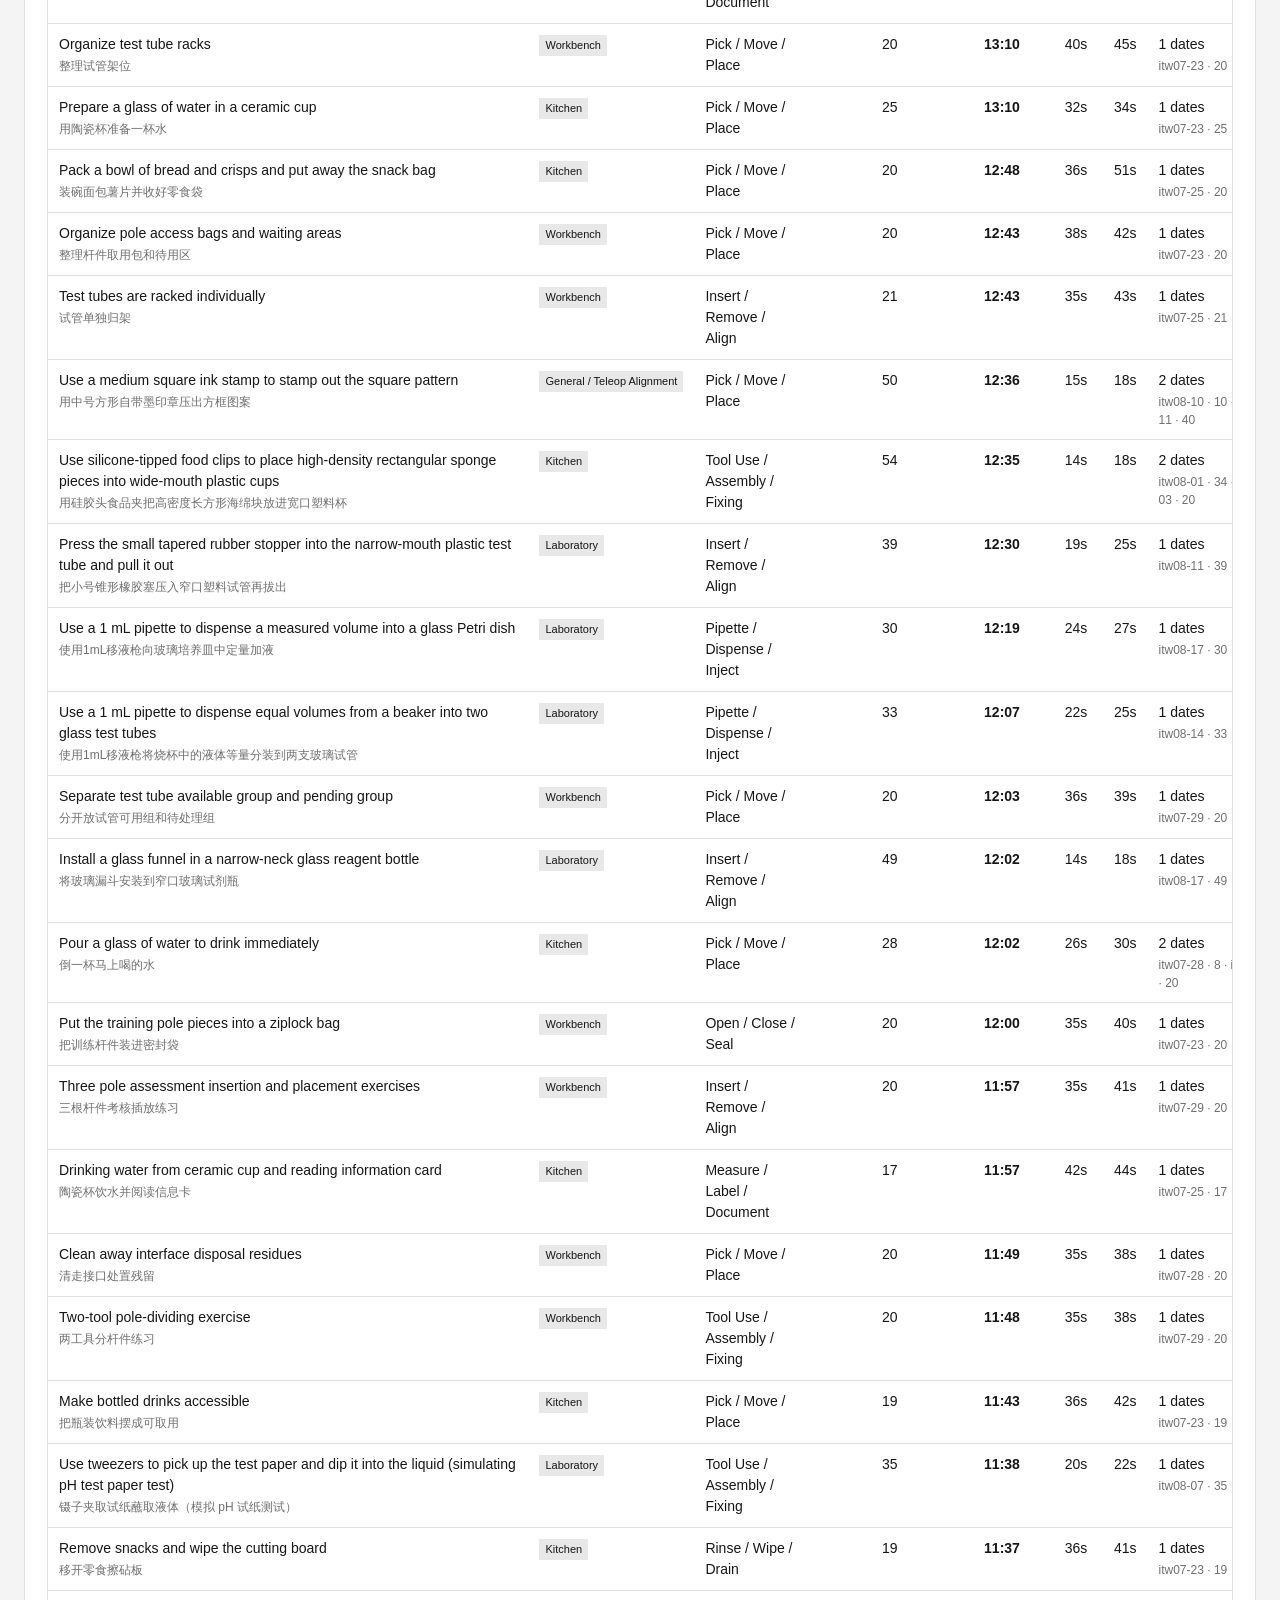
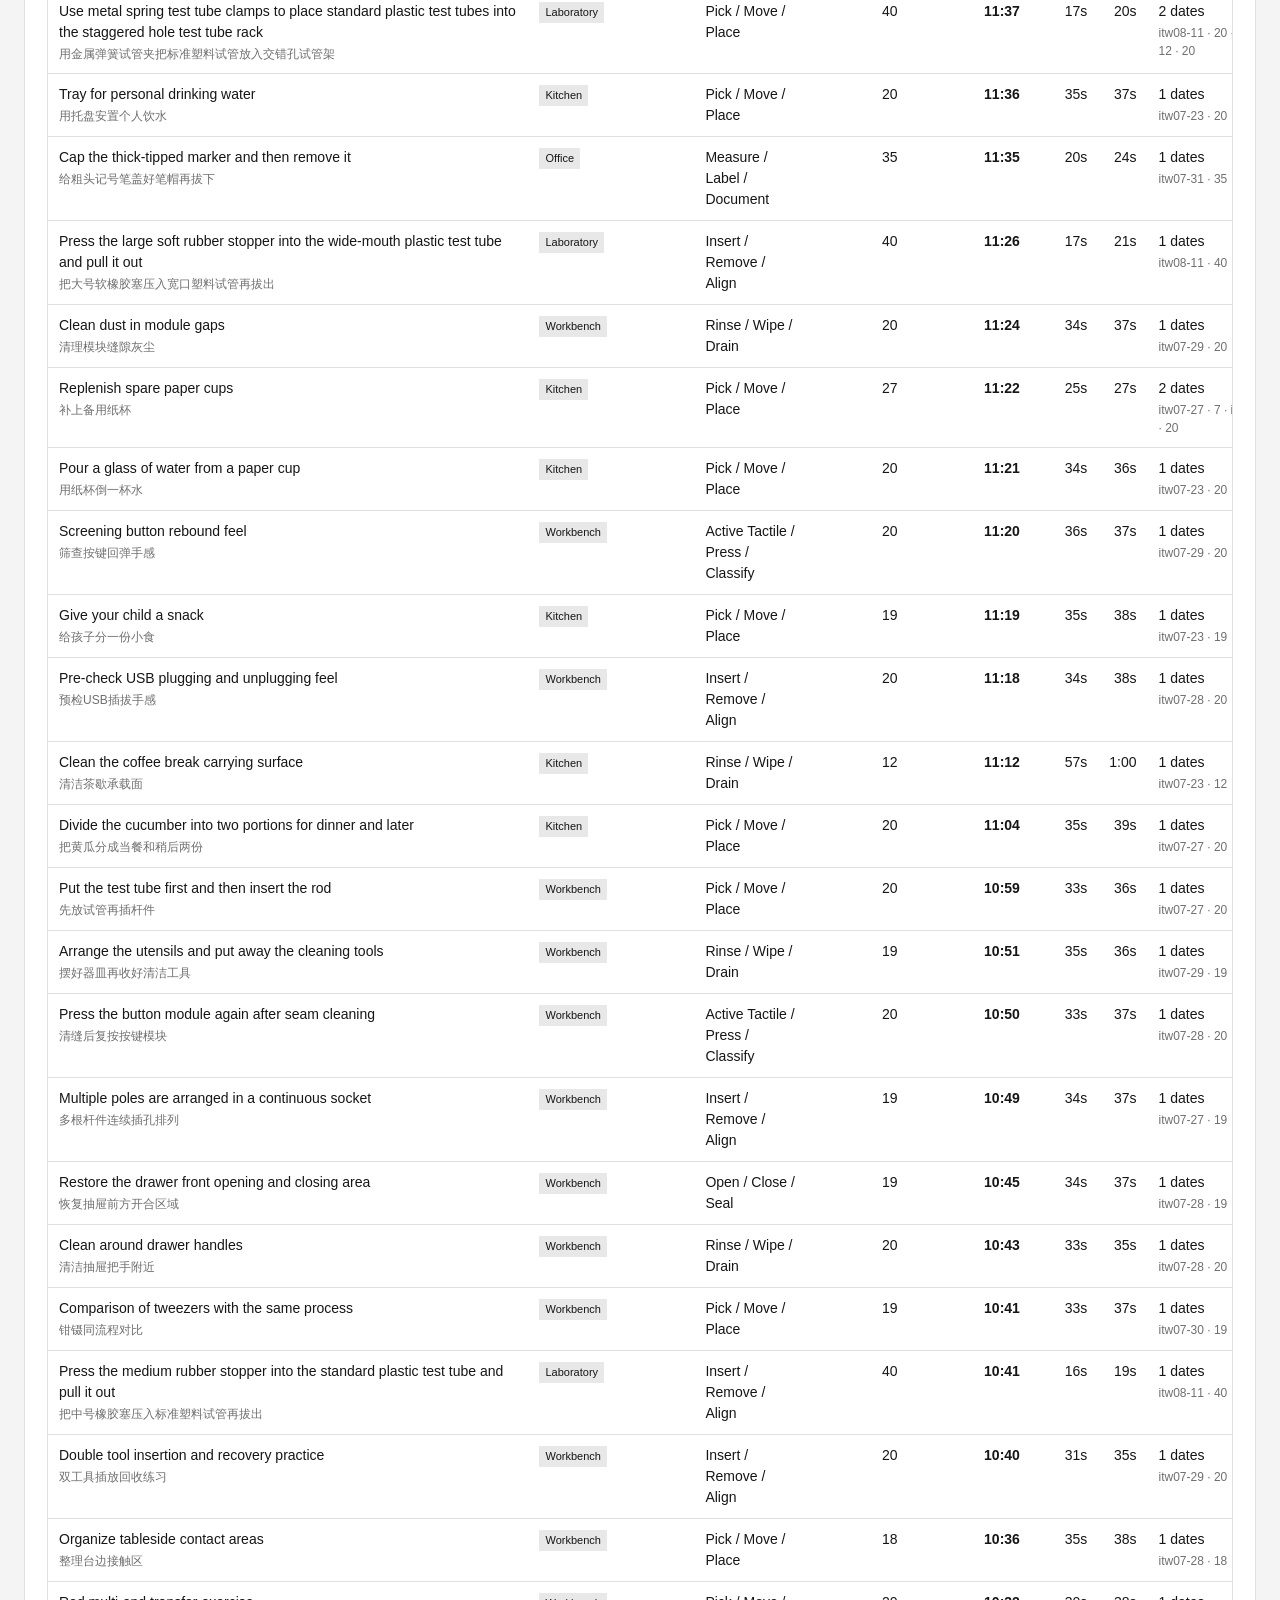
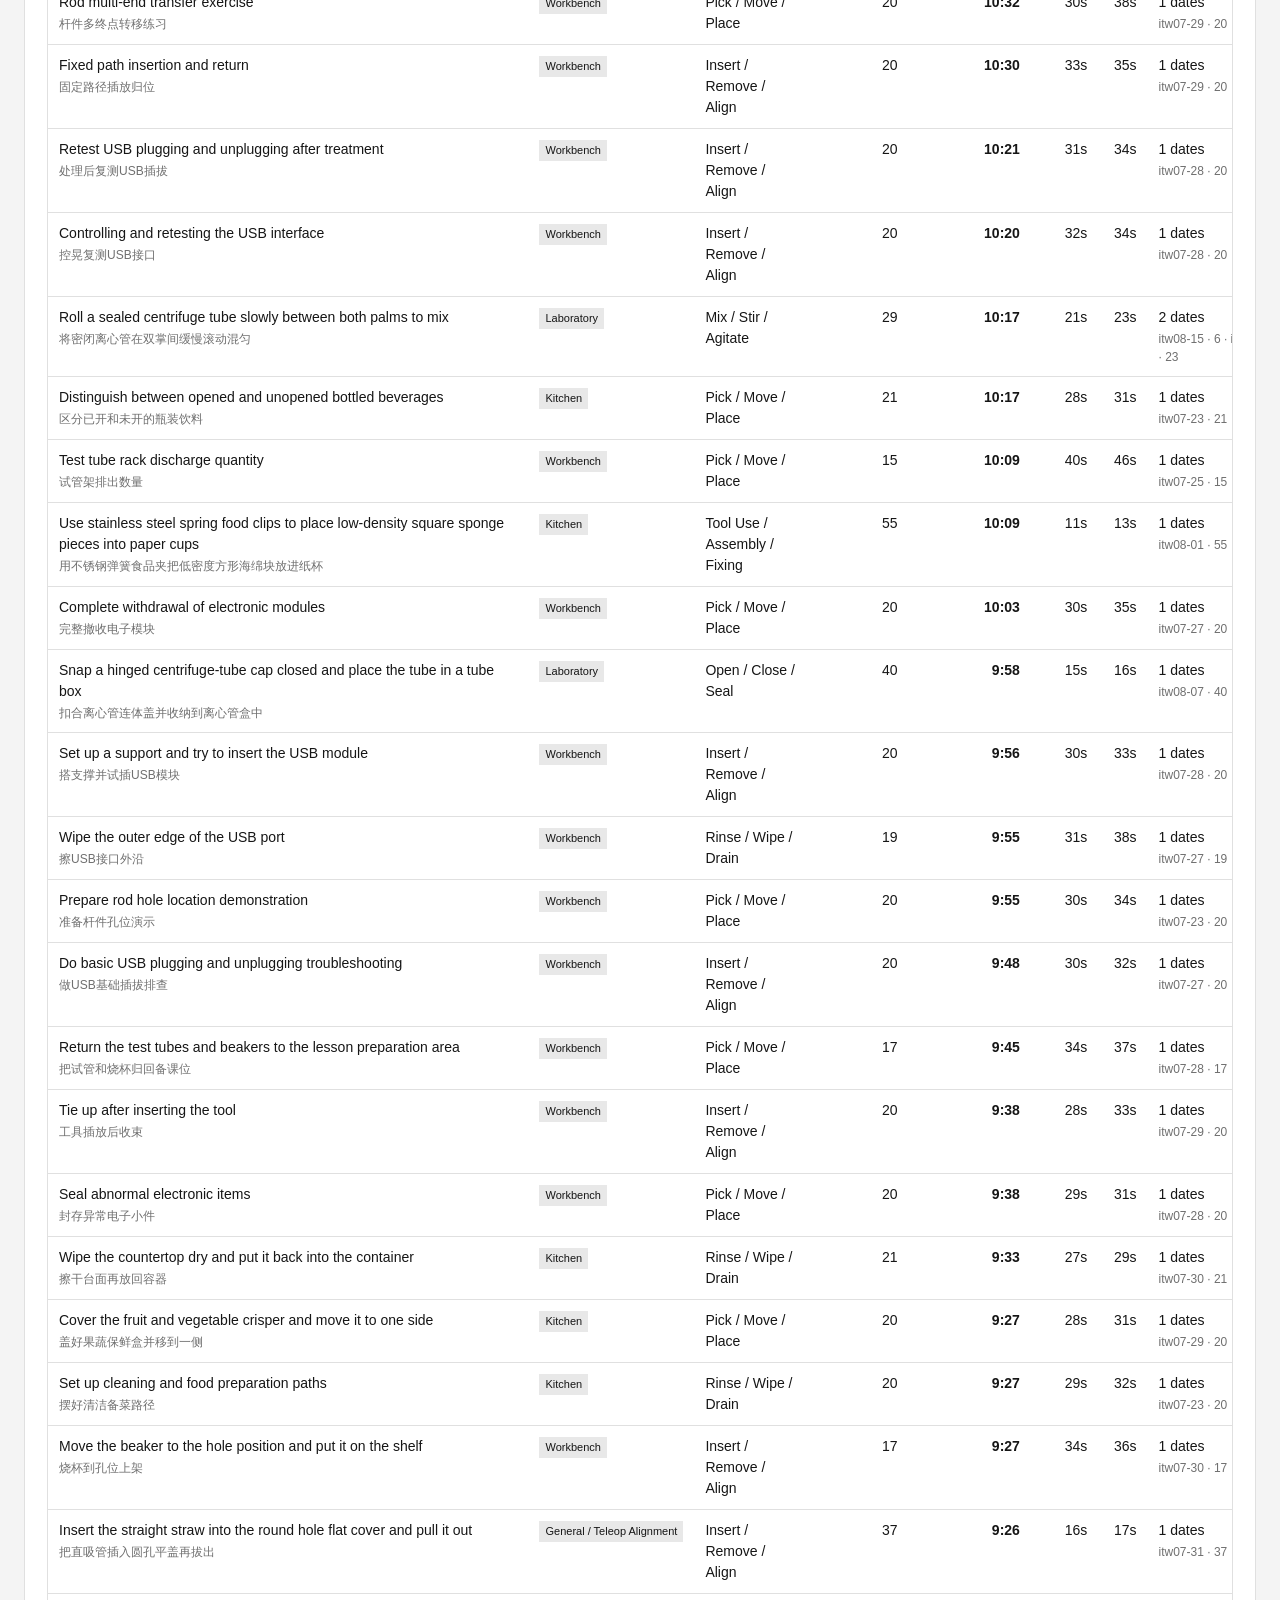
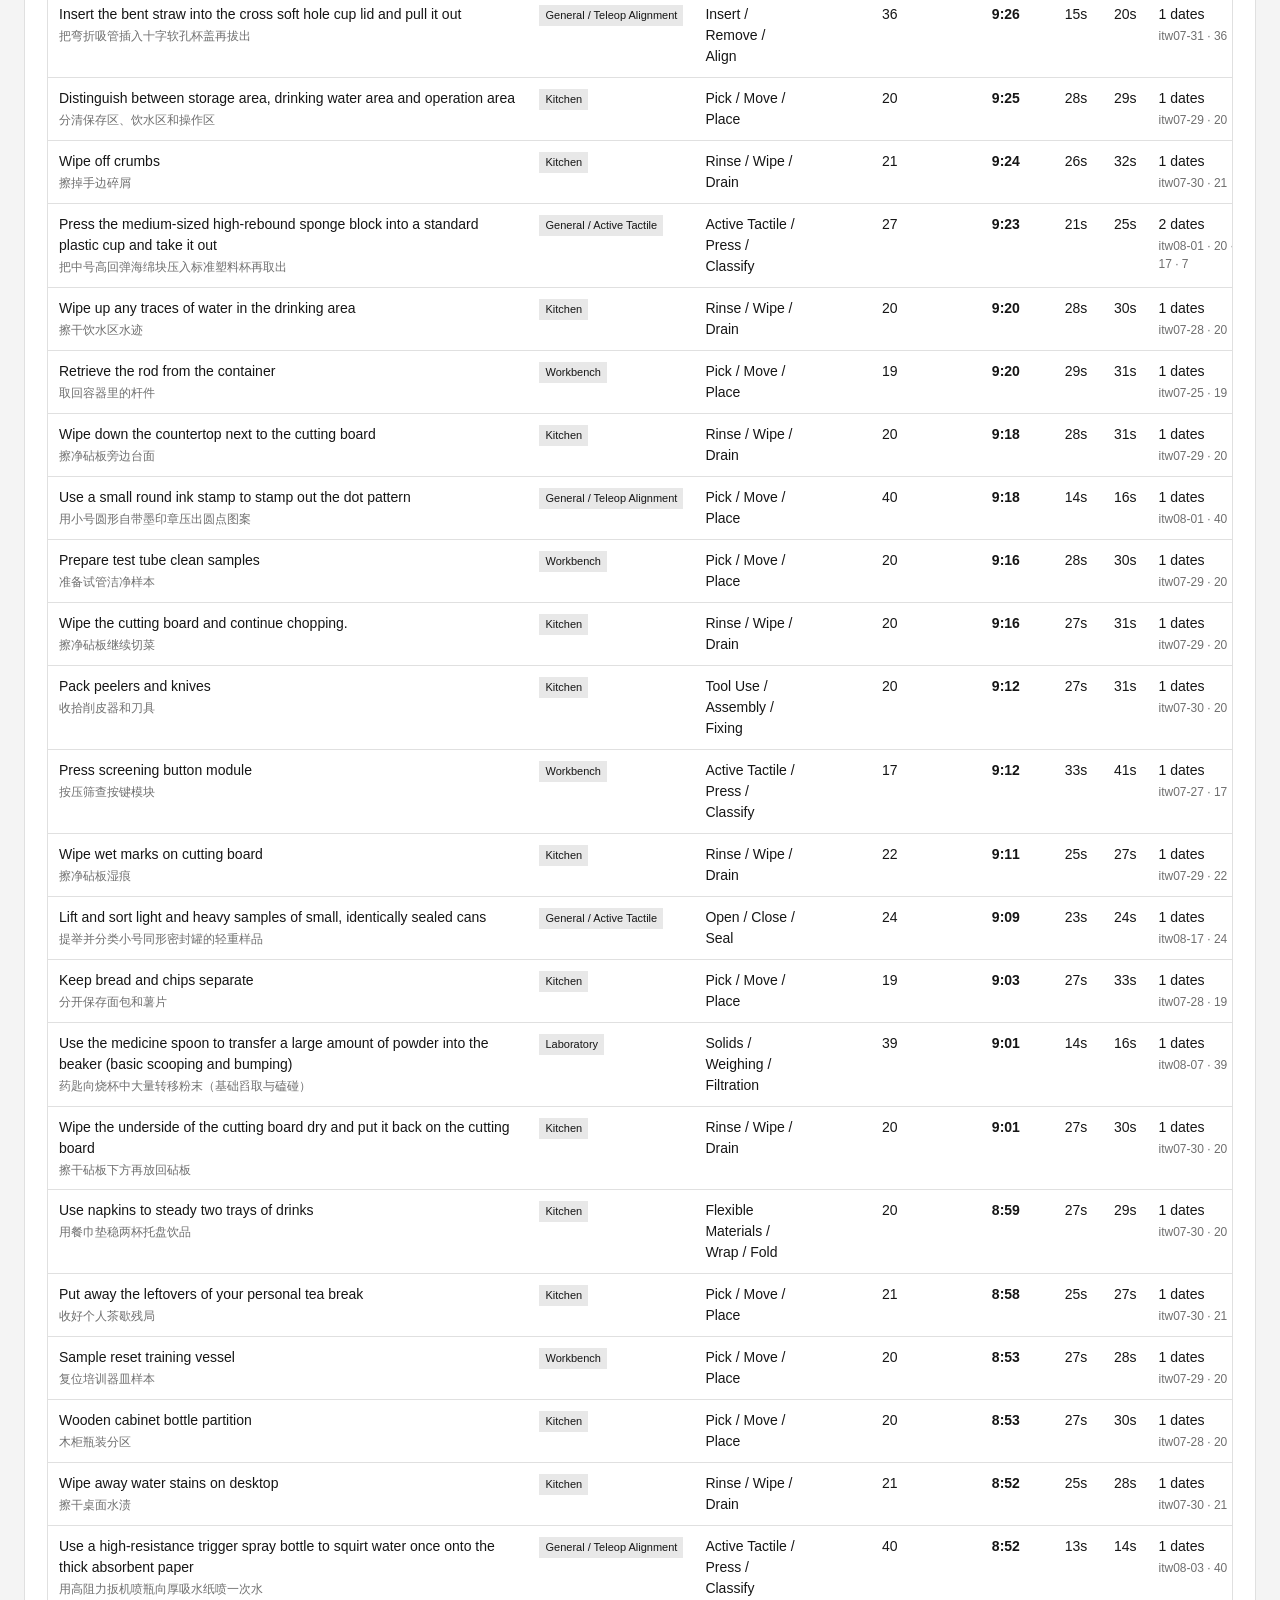
==== commit cad334d1: "Make recording duration view the default" ====
--- a/tacwam-task-taxonomy/index.html
+++ b/tacwam-task-taxonomy/index.html
@@ -3,699 +3,10 @@
 <head>
 <meta charset="utf-8">
 <meta name="viewport" content="width=device-width,initial-scale=1">
-<meta name="description" content="Interactive TacWAM task taxonomy and coverage explorer.">
-<link rel="icon" href="data:,">
-<title>TacWAM Task Taxonomy</title>
-<style>
-
-:root{
-  --bg:#f4f4f4;
-  --surface:#ffffff;
-  --surface-subtle:#f8f8f8;
-  --text:#161616;
-  --text-secondary:#525252;
-  --text-tertiary:#6f6f6f;
-  --border:#e0e0e0;
-  --border-strong:#c6c6c6;
-  --interactive:#0f62fe;
-  --interactive-hover:#0043ce;
-  --focus:#0f62fe;
-  --tag:#e8e8e8;
-  --radius:2px;
-}
-*{box-sizing:border-box}
-html{scroll-behavior:smooth}
-section{scroll-margin-top:54px}
-body{
-  margin:0;
-  background:var(--bg);
-  color:var(--text);
-  font:14px/1.5 "IBM Plex Sans","Segoe UI",-apple-system,BlinkMacSystemFont,Arial,sans-serif;
-  -webkit-font-smoothing:antialiased;
-}
-a{color:inherit}
-.wrap{max-width:1320px;margin:0 auto}
-header{
-  padding:30px 24px 24px;
-  background:var(--surface);
-  border-bottom:1px solid var(--border);
-}
-.eyebrow{
-  margin-bottom:8px;
-  color:var(--text-secondary);
-  font-size:12px;
-  font-weight:600;
-  letter-spacing:.06em;
-  text-transform:uppercase;
-}
-h1{
-  margin:0;
-  font-size:28px;
-  line-height:1.2;
-  letter-spacing:-.02em;
-  font-weight:600;
-}
-.subtitle{
-  max-width:820px;
-  margin:8px 0 0;
-  color:var(--text-secondary);
-  font-size:14px;
-}
-nav{
-  position:sticky;
-  top:0;
-  z-index:20;
-  background:var(--surface);
-  border-bottom:1px solid var(--border);
-}
-nav .wrap{
-  display:flex;
-  gap:24px;
-  padding:0 24px;
-  overflow:auto;
-}
-nav a{
-  display:block;
-  padding:11px 0 10px;
-  color:var(--text-secondary);
-  text-decoration:none;
-  white-space:nowrap;
-  font-size:13px;
-  font-weight:500;
-  border-bottom:2px solid transparent;
-}
-nav a:hover{
-  color:var(--text);
-  border-bottom-color:var(--border-strong);
-}
-.view-switch{background:var(--surface);border-bottom:1px solid var(--border)}
-.view-switch .wrap{display:flex;padding:0 24px}
-.view-switch a{min-width:230px;padding:11px 14px 10px;border-left:1px solid var(--border);color:var(--text-secondary);text-decoration:none}
-.view-switch a:last-child{border-right:1px solid var(--border)}
-.view-switch a.active{background:#262626;color:#fff}
-.view-switch b{display:block;font-size:13px;font-weight:600}
-.view-switch span{display:block;margin-top:1px;font-size:11px;color:inherit;opacity:.8}
-main{padding:24px 24px 64px}
-
-.metrics{
-  display:grid;
-  grid-template-columns:repeat(5,1fr);
-  gap:0;
-  background:var(--surface);
-  border:1px solid var(--border);
-}
-.metric{
-  min-height:86px;
-  padding:16px 18px;
-  border-right:1px solid var(--border);
-  background:var(--surface);
-}
-.metric:last-child{border-right:0}
-.metric strong{
-  display:block;
-  font-size:24px;
-  line-height:1.2;
-  letter-spacing:-.025em;
-  font-weight:500;
-}
-.metric span{
-  display:block;
-  margin-top:5px;
-  color:var(--text-secondary);
-  font-size:12px;
-}
-
-.panel{
-  padding:22px;
-  margin-top:24px;
-  background:var(--surface);
-  border:1px solid var(--border);
-}
-.section-head{
-  display:flex;
-  justify-content:space-between;
-  gap:20px;
-  align-items:flex-start;
-  padding-bottom:16px;
-  margin-bottom:18px;
-  border-bottom:1px solid var(--border);
-}
-h2{
-  margin:0;
-  font-size:18px;
-  line-height:1.3;
-  letter-spacing:-.01em;
-  font-weight:600;
-}
-h3{
-  margin:0 0 8px;
-  font-size:13px;
-  font-weight:600;
-}
-.note{
-  max-width:820px;
-  margin:5px 0 0;
-  color:var(--text-secondary);
-  font-size:13px;
-}
-.section-meta{
-  color:var(--text-tertiary);
-  font-size:12px;
-  white-space:nowrap;
-}
-
-.hero-grid{
-  display:grid;
-  grid-template-columns:minmax(0,1.6fr) minmax(250px,.62fr);
-  gap:28px;
-  align-items:start;
-}
-.chart-shell{
-  position:relative;
-  min-height:520px;
-  display:flex;
-  align-items:center;
-  justify-content:center;
-}
-#hierarchyChart{
-  width:min(100%,630px);
-  height:auto;
-  overflow:visible;
-}
-.chart-center{
-  position:absolute;
-  left:50%;
-  top:50%;
-  transform:translate(-50%,-50%);
-  width:142px;
-  height:142px;
-  border:1px solid var(--border);
-  border-radius:50%;
-  background:var(--surface);
-  color:var(--text);
-  display:flex;
-  flex-direction:column;
-  align-items:center;
-  justify-content:center;
-  cursor:pointer;
-}
-.chart-center strong{
-  font-size:26px;
-  line-height:1;
-  letter-spacing:-.03em;
-  font-weight:500;
-}
-.chart-center span{
-  max-width:104px;
-  margin-top:6px;
-  color:var(--text-secondary);
-  font-size:11px;
-  line-height:1.25;
-  text-align:center;
-}
-.chart-center:hover{background:var(--surface-subtle)}
-.arc{
-  cursor:pointer;
-  transition:opacity .12s ease;
-}
-.arc:hover{opacity:.88}
-.arc:focus{outline:none;stroke:var(--focus)!important;stroke-width:4!important}
-.arc.dim{opacity:.14}
-.arc-label{
-  fill:var(--text-secondary);
-  font-size:11px;
-  pointer-events:none;
-}
-.tooltip{
-  position:fixed;
-  z-index:100;
-  pointer-events:none;
-  min-width:205px;
-  padding:10px 12px;
-  border:1px solid #393939;
-  border-radius:2px;
-  background:#262626;
-  color:#fff;
-  box-shadow:0 4px 12px rgba(0,0,0,.16);
-  opacity:0;
-  transform:translateY(2px);
-  transition:opacity .08s ease,transform .08s ease;
-}
-.tooltip.show{opacity:1;transform:none}
-.tooltip b{
-  display:block;
-  margin-bottom:3px;
-  font-weight:600;
-}
-.tooltip .muted{
-  margin-top:4px;
-  color:#c6c6c6;
-  font-size:11px;
-}
-
-.legend{
-  display:grid;
-  grid-template-columns:1fr 1fr;
-  gap:6px 18px;
-  padding-top:14px;
-  margin-top:4px;
-  border-top:1px solid var(--border);
-}
-.legend-item{
-  display:flex;
-  gap:8px;
-  align-items:center;
-  min-width:0;
-  color:var(--text-secondary);
-  font-size:12px;
-}
-.dot{
-  width:10px;
-  height:10px;
-  border-radius:1px;
-  flex:0 0 auto;
-}
-.legend-item span:last-child{
-  overflow:hidden;
-  text-overflow:ellipsis;
-  white-space:nowrap;
-}
-
-aside{
-  padding-left:22px;
-  border-left:1px solid var(--border);
-}
-.summary-title{
-  margin:2px 0 14px;
-  color:var(--text);
-  font-size:13px;
-  font-weight:600;
-}
-.insight-list{display:grid;gap:0}
-.insight{
-  padding:13px 0;
-  border-top:1px solid var(--border);
-}
-.insight:first-child{
-  padding-top:0;
-  border-top:0;
-}
-.insight .k{
-  color:var(--text-tertiary);
-  font-size:11px;
-  font-weight:500;
-  letter-spacing:.04em;
-  text-transform:uppercase;
-}
-.insight .v{
-  margin-top:4px;
-  font-size:17px;
-  line-height:1.3;
-  font-weight:500;
-}
-.insight .d{
-  margin-top:3px;
-  color:var(--text-secondary);
-  font-size:12px;
-}
-
-.active-filter{
-  display:none;
-  margin-top:14px;
-  padding:9px 11px;
-  border-left:3px solid var(--interactive);
-  background:#edf5ff;
-  color:#0043ce;
-  align-items:center;
-  justify-content:space-between;
-  gap:12px;
-  font-size:12px;
-}
-.active-filter.show{display:flex}
-.linkbtn{
-  appearance:none;
-  padding:0;
-  border:0;
-  background:transparent;
-  color:var(--interactive);
-  font:inherit;
-  font-weight:600;
-  cursor:pointer;
-}
-.linkbtn:hover{text-decoration:underline}
-
-.matrixwrap,.tablewrap{
-  overflow:auto;
-  border:1px solid var(--border);
-}
-table{width:100%;border-collapse:collapse}
-.matrix{min-width:1260px}
-.matrix th,.matrix td{
-  padding:9px 8px;
-  text-align:center;
-  border-bottom:1px solid var(--border);
-  font-size:12px;
-}
-.matrix th{
-  background:#f4f4f4;
-  color:var(--text-secondary);
-  font-weight:600;
-  white-space:nowrap;
-}
-.matrix .rowlab{
-  position:sticky;
-  left:0;
-  z-index:2;
-  min-width:170px;
-  background:var(--surface);
-  text-align:left;
-  font-weight:600;
-}
-.matrix td.cell{
-  cursor:pointer;
-  border-left:1px solid #fff;
-  border-right:1px solid #fff;
-}
-.matrix td.cell:hover{
-  outline:2px solid #525252;
-  outline-offset:-2px;
-}
-
-.defgrid{
-  display:grid;
-  grid-template-columns:repeat(3,1fr);
-  gap:0;
-  border-top:1px solid var(--border);
-  border-left:1px solid var(--border);
-}
-.def{
-  min-height:112px;
-  padding:13px;
-  border-right:1px solid var(--border);
-  border-bottom:1px solid var(--border);
-  background:var(--surface);
-}
-.def b{
-  display:block;
-  margin-bottom:5px;
-  font-weight:600;
-}
-.def p{
-  margin:0;
-  color:var(--text-secondary);
-  font-size:12px;
-}
-.badge{
-  display:inline-flex;
-  align-items:center;
-  padding:2px 6px;
-  border:1px solid var(--border);
-  border-radius:2px;
-  background:#f4f4f4;
-  color:var(--text-secondary);
-  font-size:10px;
-  font-weight:500;
-}
-.badge.legacy{
-  border-color:#c6c6c6;
-  background:#e8e8e8;
-  color:#525252;
-}
-
-.toolbar{
-  display:grid;
-  grid-template-columns:minmax(260px,1.6fr) repeat(3,minmax(150px,.6fr));
-  gap:8px;
-  margin:14px 0;
-}
-input,select{
-  width:100%;
-  min-width:0;
-  min-height:38px;
-  padding:8px 10px;
-  border:1px solid var(--border-strong);
-  border-radius:2px;
-  background:#fff;
-  color:var(--text);
-  font:inherit;
-  outline:none;
-}
-input:focus,select:focus{
-  border-color:var(--focus);
-  box-shadow:inset 0 0 0 1px var(--focus);
-}
-.countline{
-  display:flex;
-  justify-content:space-between;
-  margin-bottom:8px;
-  color:var(--text-tertiary);
-  font-size:11px;
-}
-.tasks{min-width:1120px}
-.tasks th,.tasks td{
-  padding:9px 10px;
-  border-bottom:1px solid var(--border);
-  text-align:left;
-  vertical-align:top;
-}
-.tasks th{
-  position:sticky;
-  top:0;
-  z-index:1;
-  background:#f4f4f4;
-  color:var(--text-secondary);
-  font-size:11px;
-  font-weight:600;
-}
-.tasks tr:hover td{background:#f8f8f8}
-.source-title{font-weight:500}
-.source-sub{
-  margin-top:2px;
-  color:#6f6f6f;
-  font-size:10px;
-}
-code{
-  padding:1px 4px;
-  border-radius:1px;
-  background:#f4f4f4;
-  font-family:ui-monospace,SFMono-Regular,Menlo,monospace;
-  font-size:10px;
-}
-
-.source-grid{
-  display:grid;
-  grid-template-columns:repeat(5,1fr);
-  gap:0;
-  border-top:1px solid var(--border);
-  border-left:1px solid var(--border);
-}
-.source-card{
-  min-height:112px;
-  padding:13px;
-  border-right:1px solid var(--border);
-  border-bottom:1px solid var(--border);
-  background:var(--surface);
-}
-.source-card .n{
-  margin-top:10px;
-  font-size:22px;
-  line-height:1;
-  font-weight:500;
-}
-.source-card .f{
-  margin-top:5px;
-  color:#6f6f6f;
-  font-size:10px;
-  word-break:break-word;
-}
-footer{
-  max-width:1320px;
-  margin:0 auto;
-  padding:0 24px 36px;
-  color:#6f6f6f;
-  font-size:11px;
-}
-
-@media(max-width:1050px){
-  .metrics{grid-template-columns:repeat(3,1fr)}
-  .metric:nth-child(3){border-right:0}
-  .hero-grid{grid-template-columns:1fr}
-  aside{padding:18px 0 0;border-left:0;border-top:1px solid var(--border)}
-  .chart-shell{min-height:470px}
-  .defgrid{grid-template-columns:repeat(2,1fr)}
-  .toolbar{grid-template-columns:1fr 1fr}
-  .source-grid{grid-template-columns:repeat(3,1fr)}
-}
-@media(max-width:680px){
-  header{padding:24px 16px 18px}
-  h1{font-size:24px}
-  nav .wrap,main{padding-left:16px;padding-right:16px}
-  .metrics{grid-template-columns:1fr 1fr}
-  .metric{border-bottom:1px solid var(--border)}
-  .metric:last-child{grid-column:1/-1}
-  .panel{padding:16px}
-  .section-head{display:block}
-  .section-meta{display:block;margin-top:8px}
-  .chart-shell{min-height:390px}
-  .chart-center{width:clamp(80px,25vw,116px);height:clamp(80px,25vw,116px)}
-  .chart-center strong{font-size:22px}
-  .chart-center span{max-width:74px;font-size:10px}
-  .defgrid,.source-grid{grid-template-columns:1fr}
-  .toolbar{grid-template-columns:1fr}
-  .legend{grid-template-columns:1fr 1fr}
-}
-@media(max-width:440px){.legend{grid-template-columns:1fr}}
-@media(max-width:520px){.view-switch .wrap{padding:0}.view-switch a{min-width:0;flex:1;padding:10px}}
-
-</style>
+<meta http-equiv="refresh" content="0; url=./s3-recordings/">
+<link rel="canonical" href="https://singlebicycle.github.io/tacwam-task-taxonomy/s3-recordings/">
+<title>TacWAM Collected Recordings</title>
+<script>location.replace('./s3-recordings/'+location.search+location.hash)</script>
 </head>
-<body>
-<header><div class="wrap">
-<div class="eyebrow">TacWAM · Task Inventory</div>
-<h1>Task Taxonomy</h1>
-<p class="subtitle">Two-level taxonomy and coverage view for the current tactile manipulation task inventory.</p>
-</div></header>
-<div class="view-switch"><div class="wrap"><a class="active" href="/tacwam-task-taxonomy/"><b>Task catalog</b><span>Planned definitions from source PDFs</span></a><a href="/tacwam-task-taxonomy/s3-recordings/"><b>Collected recordings</b><span>Complete recordings currently in S3</span></a></div></div>
-<nav><div class="wrap"><a href="#overview">Overview</a><a href="#hierarchy">Hierarchy</a><a href="#matrix">Coverage matrix</a><a href="#tasks">Task registry</a><a href="#definitions">Taxonomy</a><a href="#sources">Sources</a></div></nav>
-<main class="wrap">
-<section id="overview">
-<div class="metrics">
-<div class="metric"><strong id="taskCount">302</strong><span>task-title records</span></div>
-<div class="metric"><strong id="keyCount">297</strong><span>normalized semantic keys</span></div>
-<div class="metric"><strong id="sceneCount">7 + 2</strong><span>core L1 + legacy buckets</span></div>
-<div class="metric"><strong id="skillCount">12</strong><span>L2 skill families</span></div>
-<div class="metric"><strong id="batchCount">5</strong><span>source task-list batches</span></div>
-</div>
-</section>
-
-<section id="hierarchy" class="panel">
-<div class="section-head"><div><h2>Taxonomy distribution</h2><p class="note">Inner ring: L1 scene. Outer ring: L2 manipulation skill. Hover for counts and proportions; click a segment to filter the registry.</p></div><span class="section-meta" id="catalogMeta">302 historical task-title records</span></div>
-<div class="hero-grid">
-<div>
-<div class="chart-shell"><svg id="hierarchyChart" viewBox="0 0 620 620" role="img" aria-label="Hierarchical two-ring chart of task taxonomy coverage"></svg><button type="button" class="chart-center" id="chartReset" aria-label="Clear chart selection"><strong id="centerCount">302</strong><span id="centerLabel">all task definitions</span></button></div>
-<div class="legend" id="sceneLegend"></div>
-<div class="active-filter" id="activeFilter"><span id="activeText"></span><button class="linkbtn" type="button" id="clearSelection">Clear selection</button></div>
-</div>
-<aside>
-<div class="summary-title">Coverage summary</div>
-<div class="insight-list" id="insights"></div>
-</aside>
-</div>
-</section>
-
-<section id="matrix" class="panel">
-<div class="section-head"><div><h2>L1 × L2 coverage matrix</h2><p class="note">Each cell is the number of historical task-title records assigned to that scene-skill combination. Empty cells are not automatically gaps; the action must still make sense in the scene.</p></div></div>
-<div class="matrixwrap"><table class="matrix" id="matrixTable"></table></div>
-</section>
-
-<section id="tasks" class="panel">
-<div class="section-head"><div><h2>Task registry</h2><p class="note">English display titles are used for browsing. Original canonical titles are retained as secondary source text for traceability.</p></div></div>
-<div class="toolbar"><input id="q" placeholder="Search task title, ID, or source PDF…" aria-label="Search tasks"><select id="f1" aria-label="Filter by L1 scene"><option value="">All L1 scenes</option></select><select id="f2" aria-label="Filter by L2 skill"><option value="">All L2 skills</option></select><select id="fb" aria-label="Filter by source batch"><option value="">All source batches</option></select></div>
-<div class="countline"><span id="resultCount"></span><span id="registryScope">Current catalog</span></div>
-<div class="tablewrap"><table class="tasks"><thead><tr><th>ID</th><th>Task title</th><th>L1 scene</th><th>L2 skill</th><th>Batch</th><th>Source PDF</th><th>Page</th></tr></thead><tbody id="taskBody"></tbody></table></div>
-</section>
-
-<section id="definitions" class="panel">
-<div class="section-head"><div><h2>Taxonomy definitions</h2><p class="note">L1 captures the operating scene. L2 captures the task's primary manipulation/contact family.</p></div></div>
-<h3>L1 scenes</h3><div class="defgrid" id="l1defs"></div>
-<h3 style="margin-top:18px">L2 manipulation/contact families</h3><div class="defgrid" id="l2defs"></div>
-</section>
-
-<section id="sources" class="panel">
-<div class="section-head"><div><h2>Source batches</h2><p class="note">Historical source files remain unchanged for traceability.</p></div></div>
-<div class="source-grid" id="sourceGrid"></div>
-</section>
-</main>
-<footer>TacWAM Task Taxonomy · site v2.1 · taxonomy v2.0-en · task-definition inventory</footer>
-<div class="tooltip" id="tooltip" aria-hidden="true"></div>
-<script>
-const TASKS=[{"record_id":"batch2:001","batch":"batch2","source_file":"tacWAM_触觉数据采集第二批(1).pdf","page":1,"source_task_id":"F1","source_order":1,"task_title":"给记号笔盖上笔帽并拔下","raw_title":"给记号笔盖上笔帽并拔下（难度：易）","l1_scene":"办公室","l2_skill":"插入/拔出/对准","normalized_key":"给记号笔盖上笔帽并拔下","l1_scene_en":"Office","l2_skill_en":"Insert / Remove / Align","batch_label":"Batch 2","task_title_en":"Cap and uncap a marker"},{"record_id":"batch2:002","batch":"batch2","source_file":"tacWAM_触觉数据采集第二批(1).pdf","page":1,"source_task_id":"F2","source_order":2,"task_title":"将吸管插入一次性塑料杯盖并拔出","raw_title":"将吸管插入一次性塑料杯盖并拔出（难度：易）","l1_scene":"厨房","l2_skill":"插入/拔出/对准","normalized_key":"将吸管插入一次性杯盖并拔出","l1_scene_en":"Kitchen","l2_skill_en":"Insert / Remove / Align","batch_label":"Batch 2","task_title_en":"Insert a straw into a disposable plastic cup lid and remove it"},{"record_id":"batch2:003","batch":"batch2","source_file":"tacWAM_触觉数据采集第二批(1).pdf","page":1,"source_task_id":"F3","source_order":3,"task_title":"沿四周压紧收纳盒盖并打开","raw_title":"沿四周压紧收纳盒盖并打开（难度：易）","l1_scene":"厨房","l2_skill":"开合/密封","normalized_key":"沿四周压紧收纳盒盖并打开","l1_scene_en":"Kitchen","l2_skill_en":"Open / Close / Seal","batch_label":"Batch 2","task_title_en":"Press around a storage-box lid to seal it, then open it"},{"record_id":"batch2:004","batch":"batch2","source_file":"tacWAM_触觉数据采集第二批(1).pdf","page":1,"source_task_id":"F4","source_order":4,"task_title":"将电池装入电池槽","raw_title":"将电池装入电池槽（难度：中）","l1_scene":"工具台","l2_skill":"插入/拔出/对准","normalized_key":"将电池装入电池槽","l1_scene_en":"Workbench","l2_skill_en":"Insert / Remove / Align","batch_label":"Batch 2","task_title_en":"Insert a battery into a battery compartment"},{"record_id":"batch2:005","batch":"batch2","source_file":"tacWAM_触觉数据采集第二批(1).pdf","page":2,"source_task_id":"F5","source_order":5,"task_title":"将充电器头压入插排并拔出","raw_title":"将充电器头压入插排并拔出（难度：易）","l1_scene":"办公室","l2_skill":"插入/拔出/对准","normalized_key":"将充电器头压入插排并拔出","l1_scene_en":"Office","l2_skill_en":"Insert / Remove / Align","batch_label":"Batch 2","task_title_en":"Insert a charger plug into a power strip and unplug it"},{"record_id":"batch2:006","batch":"batch2","source_file":"tacWAM_触觉数据采集第二批(1).pdf","page":2,"source_task_id":"G1","source_order":6,"task_title":"用印章在纸上压出图案","raw_title":"用印章在纸上压出图案（难度：易）","l1_scene":"办公室","l2_skill":"工具操作/装配/固定","normalized_key":"用印章在纸上压出图案","l1_scene_en":"Office","l2_skill_en":"Tool Use / Assembly / Fixing","batch_label":"Batch 2","task_title_en":"Stamp a pattern onto paper"},{"record_id":"batch2:007","batch":"batch2","source_file":"tacWAM_触觉数据采集第二批(1).pdf","page":2,"source_task_id":"G2","source_order":7,"task_title":"用记号笔沿线描画","raw_title":"用记号笔沿线描画（难度：易）","l1_scene":"办公室","l2_skill":"测量/标记/文档操作","normalized_key":"用记号笔沿线描画","l1_scene_en":"Office","l2_skill_en":"Measure / Label / Document","batch_label":"Batch 2","task_title_en":"Trace a line with a marker"},{"record_id":"batch2:008","batch":"batch2","source_file":"tacWAM_触觉数据采集第二批(1).pdf","page":2,"source_task_id":"G3","source_order":8,"task_title":"用食品夹夹取海绵块并放入杯中","raw_title":"用食品夹夹取海绵块并放入杯中（难度：易）","l1_scene":"厨房","l2_skill":"工具操作/装配/固定","normalized_key":"用食品夹夹取海绵块并放入杯中","l1_scene_en":"Kitchen","l2_skill_en":"Tool Use / Assembly / Fixing","batch_label":"Batch 2","task_title_en":"Use kitchen tongs to pick up a sponge block and place it in a cup"},{"record_id":"batch2:009","batch":"batch2","source_file":"tacWAM_触觉数据采集第二批(1).pdf","page":2,"source_task_id":"G4","source_order":9,"task_title":"按压喷雾瓶扳机喷一次水","raw_title":"按压喷雾瓶扳机喷一次水（难度：易）","l1_scene":"厨房","l2_skill":"主动触觉/按压/分类","normalized_key":"按压喷雾瓶扳机喷一次水","l1_scene_en":"Kitchen","l2_skill_en":"Active Tactile / Press / Classify","batch_label":"Batch 2","task_title_en":"Press a spray-bottle trigger once"},{"record_id":"batch2:010","batch":"batch2","source_file":"tacWAM_触觉数据采集第二批(1).pdf","page":2,"source_task_id":"G5","source_order":10,"task_title":"用勺子舀取干豆并倒入杯中","raw_title":"用勺子舀取干豆并倒入杯中（难度：易）","l1_scene":"厨房","l2_skill":"固体处理/称量/过滤","normalized_key":"用勺子舀取干豆并倒入杯中","l1_scene_en":"Kitchen","l2_skill_en":"Solids / Weighing / Filtration","batch_label":"Batch 2","task_title_en":"Scoop dry beans with a spoon and pour them into a cup"},{"record_id":"batch2:011","batch":"batch2","source_file":"tacWAM_触觉数据采集第二批(1).pdf","page":2,"source_task_id":"H1","source_order":11,"task_title":"将橡胶塞压入空塑料试管并拔出","raw_title":"将橡胶塞压入空塑料试管并拔出（难度：易）","l1_scene":"实验室","l2_skill":"插入/拔出/对准","normalized_key":"将橡胶塞压入试管并拔出","l1_scene_en":"Laboratory","l2_skill_en":"Insert / Remove / Align","batch_label":"Batch 2","task_title_en":"Press a rubber stopper into an empty plastic test tube and remove it"},{"record_id":"batch2:012","batch":"batch2","source_file":"tacWAM_触觉数据采集第二批(1).pdf","page":3,"source_task_id":"H2","source_order":12,"task_title":"用试管夹夹住空试管并放入试管架","raw_title":"用试管夹夹住空试管并放入试管架（难度：易）","l1_scene":"实验室","l2_skill":"工具操作/装配/固定","normalized_key":"用试管夹夹住试管并放入试管架","l1_scene_en":"Laboratory","l2_skill_en":"Tool Use / Assembly / Fixing","batch_label":"Batch 2","task_title_en":"Use a test-tube holder to grip an empty test tube and place it in a rack"},{"record_id":"batch2:013","batch":"batch2","source_file":"tacWAM_触觉数据采集第二批(1).pdf","page":3,"source_task_id":"H3","source_order":13,"task_title":"用试管刷插入空试管并旋转后拔出","raw_title":"用试管刷插入空试管并旋转后拔出（难度：易）","l1_scene":"实验室","l2_skill":"插入/拔出/对准","normalized_key":"用试管刷插入试管并旋转后拔出","l1_scene_en":"Laboratory","l2_skill_en":"Insert / Remove / Align","batch_label":"Batch 2","task_title_en":"Insert a test-tube brush into an empty test tube, rotate it, and remove it"},{"record_id":"batch2:014","batch":"batch2","source_file":"tacWAM_触觉数据采集第二批(1).pdf","page":3,"source_task_id":"H4","source_order":14,"task_title":"用塑料滴管从烧杯吸水并滴入试管","raw_title":"用塑料滴管从烧杯吸水并滴入试管（难度：易）","l1_scene":"实验室","l2_skill":"移液/滴加/注射","normalized_key":"用滴管从烧杯吸水并滴入试管","l1_scene_en":"Laboratory","l2_skill_en":"Pipette / Dispense / Inject","batch_label":"Batch 2","task_title_en":"Use a plastic dropper to transfer water from a beaker into a test tube"},{"record_id":"batch2:015","batch":"batch2","source_file":"tacWAM_触觉数据采集第二批(1).pdf","page":3,"source_task_id":"H5","source_order":15,"task_title":"用塑料搅拌棒沿烧杯内壁搅动并取出","raw_title":"用塑料搅拌棒沿烧杯内壁搅动并取出（难度：易）","l1_scene":"实验室","l2_skill":"混合/搅拌/摇匀","normalized_key":"用搅拌棒沿烧杯内壁搅动并取出","l1_scene_en":"Laboratory","l2_skill_en":"Mix / Stir / Agitate","batch_label":"Batch 2","task_title_en":"Stir along the inner wall of a beaker with a plastic stirring rod and remove it"},{"record_id":"batch2:016","batch":"batch2","source_file":"tacWAM_触觉数据采集第二批(1).pdf","page":3,"source_task_id":"I1","source_order":16,"task_title":"将大于杯口的干海绵球压入空杯并取出","raw_title":"将大于杯口的干海绵球压入空杯并取出（难度：易）","l1_scene":"厨房","l2_skill":"插入/拔出/对准","normalized_key":"将大于杯口的干海绵球压入杯并取出","l1_scene_en":"Kitchen","l2_skill_en":"Insert / Remove / Align","batch_label":"Batch 2","task_title_en":"Compress a dry sponge ball through a cup opening and remove it"},{"record_id":"batch2:017","batch":"batch2","source_file":"tacWAM_触觉数据采集第二批(1).pdf","page":3,"source_task_id":"I2","source_order":17,"task_title":"按压软硬不同的海绵并分类","raw_title":"按压软硬不同的海绵并分类（难度：易）","l1_scene":"通用交互/主动触觉","l2_skill":"主动触觉/按压/分类","normalized_key":"按压软硬不同的海绵并分类","l1_scene_en":"General / Active Tactile","l2_skill_en":"Active Tactile / Press / Classify","batch_label":"Batch 2","task_title_en":"Press sponges of different stiffness and classify them"},{"record_id":"batch2:018","batch":"batch2","source_file":"tacWAM_触觉数据采集第二批(1).pdf","page":3,"source_task_id":"I3","source_order":18,"task_title":"捏压不透明软袋判断内容物可压缩性并分类","raw_title":"捏压不透明软袋判断内容物可压缩性并分类（难度：中）","l1_scene":"通用交互/主动触觉","l2_skill":"主动触觉/按压/分类","normalized_key":"捏压不透明软袋判断内容物可压缩性并分类","l1_scene_en":"General / Active Tactile","l2_skill_en":"Active Tactile / Press / Classify","batch_label":"Batch 2","task_title_en":"Squeeze opaque soft bags to judge compressibility and classify the contents"},{"record_id":"batch2:019","batch":"batch2","source_file":"tacWAM_触觉数据采集第二批(1).pdf","page":3,"source_task_id":"I4","source_order":19,"task_title":"提举轻重不同的密封容器并分类","raw_title":"提举轻重不同的密封容器并分类（难度：易）","l1_scene":"通用交互/主动触觉","l2_skill":"主动触觉/按压/分类","normalized_key":"提举轻重不同的密封容器并分类","l1_scene_en":"General / Active Tactile","l2_skill_en":"Active Tactile / Press / Classify","batch_label":"Batch 2","task_title_en":"Lift sealed containers of different weights and classify them"},{"record_id":"batch2:020","batch":"batch2","source_file":"tacWAM_触觉数据采集第二批(1).pdf","page":4,"source_task_id":"I5","source_order":20,"task_title":"在手中转动魔方一周","raw_title":"在手中转动魔方一周（难度：中）","l1_scene":"通用交互/主动触觉","l2_skill":"主动触觉/按压/分类","normalized_key":"在手中转动魔方一周","l1_scene_en":"General / Active Tactile","l2_skill_en":"Active Tactile / Press / Classify","batch_label":"Batch 2","task_title_en":"Rotate a Rubik’s Cube once in hand"},{"record_id":"batch3:001","batch":"batch3","source_file":"触觉数据采集第三批任务清单(1).pdf","page":2,"source_task_id":"1","source_order":1,"task_title":"拾取烧杯并收纳至托盘","raw_title":"拾取烧杯并收纳至托盘","l1_scene":"实验室","l2_skill":"抓取/搬运/收纳","normalized_key":"拾取烧杯并收纳至托盘","l1_scene_en":"Laboratory","l2_skill_en":"Pick / Move / Place","batch_label":"Batch 3","task_title_en":"Pick up a beaker and place it in a tray"},{"record_id":"batch3:002","batch":"batch3","source_file":"触觉数据采集第三批任务清单(1).pdf","page":2,"source_task_id":"2","source_order":2,"task_title":"拾取离心管并收纳至离心管盒","raw_title":"拾取离心管并收纳至离心管盒","l1_scene":"实验室","l2_skill":"抓取/搬运/收纳","normalized_key":"拾取离心管并收纳至离心管盒","l1_scene_en":"Laboratory","l2_skill_en":"Pick / Move / Place","batch_label":"Batch 3","task_title_en":"Pick up a centrifuge tube and place it in a tube box"},{"record_id":"batch3:003","batch":"batch3","source_file":"触觉数据采集第三批任务清单(1).pdf","page":2,"source_task_id":"3","source_order":3,"task_title":"将胶头滴管、玻璃棒、注射器收纳至托盘","raw_title":"将胶头滴管、玻璃棒、注射器收纳至托盘","l1_scene":"实验室","l2_skill":"抓取/搬运/收纳","normalized_key":"将胶头滴管、棒、注射器收纳至托盘","l1_scene_en":"Laboratory","l2_skill_en":"Pick / Move / Place","batch_label":"Batch 3","task_title_en":"Place a bulb dropper, glass rod, and syringe into a tray"},{"record_id":"batch3:004","batch":"batch3","source_file":"触觉数据采集第三批任务清单(1).pdf","page":2,"source_task_id":"4","source_order":4,"task_title":"扣合离心管连体盖并收纳到离心管盒中","raw_title":"扣合离心管连体盖并收纳到离心管盒中","l1_scene":"实验室","l2_skill":"开合/密封","normalized_key":"扣合离心管连体盖并收纳到离心管盒中","l1_scene_en":"Laboratory","l2_skill_en":"Open / Close / Seal","batch_label":"Batch 3","task_title_en":"Snap a hinged centrifuge-tube cap closed and place the tube in a tube box"},{"record_id":"batch3:005","batch":"batch3","source_file":"触觉数据采集第三批任务清单(1).pdf","page":2,"source_task_id":"5","source_order":5,"task_title":"打开离心管连体盖","raw_title":"打开离心管连体盖","l1_scene":"实验室","l2_skill":"开合/密封","normalized_key":"打开离心管连体盖","l1_scene_en":"Laboratory","l2_skill_en":"Open / Close / Seal","batch_label":"Batch 3","task_title_en":"Open a hinged centrifuge-tube cap"},{"record_id":"batch3:006","batch":"batch3","source_file":"触觉数据采集第三批任务清单(1).pdf","page":3,"source_task_id":"6","source_order":6,"task_title":"挤压并排空胶头滴管","raw_title":"挤压并排空胶头滴管","l1_scene":"实验室","l2_skill":"移液/滴加/注射","normalized_key":"挤压并排胶头滴管","l1_scene_en":"Laboratory","l2_skill_en":"Pipette / Dispense / Inject","batch_label":"Batch 3","task_title_en":"Squeeze and release an empty bulb dropper"},{"record_id":"batch3:007","batch":"batch3","source_file":"触觉数据采集第三批任务清单(1).pdf","page":3,"source_task_id":"7","source_order":7,"task_title":"抽拉空注射器芯杆","raw_title":"抽拉空注射器芯杆","l1_scene":"实验室","l2_skill":"移液/滴加/注射","normalized_key":"抽拉注射器芯杆","l1_scene_en":"Laboratory","l2_skill_en":"Pipette / Dispense / Inject","batch_label":"Batch 3","task_title_en":"Pull out the plunger of an empty syringe"},{"record_id":"batch3:008","batch":"batch3","source_file":"触觉数据采集第三批任务清单(1).pdf","page":3,"source_task_id":"8","source_order":8,"task_title":"将试管中的液体转移至烧杯","raw_title":"将试管中的液体转移至烧杯","l1_scene":"实验室","l2_skill":"液体倾倒/容器转移","normalized_key":"将试管中的液体转移至烧杯","l1_scene_en":"Laboratory","l2_skill_en":"Pour / Container Transfer","batch_label":"Batch 3","task_title_en":"Transfer liquid from a test tube into a beaker"},{"record_id":"batch3:009","batch":"batch3","source_file":"触觉数据采集第三批任务清单(1).pdf","page":3,"source_task_id":"9","source_order":9,"task_title":"将烧杯中的液体倒入量筒","raw_title":"将烧杯中的液体倒入量筒","l1_scene":"实验室","l2_skill":"液体倾倒/容器转移","normalized_key":"将烧杯中的液体倒入量筒","l1_scene_en":"Laboratory","l2_skill_en":"Pour / Container Transfer","batch_label":"Batch 3","task_title_en":"Pour liquid from a beaker into a graduated cylinder"},{"record_id":"batch3:010","batch":"batch3","source_file":"触觉数据采集第三批任务清单(1).pdf","page":3,"source_task_id":"10","source_order":10,"task_title":"将量筒中的液体倒入烧杯","raw_title":"将量筒中的液体倒入烧杯","l1_scene":"实验室","l2_skill":"液体倾倒/容器转移","normalized_key":"将量筒中的液体倒入烧杯","l1_scene_en":"Laboratory","l2_skill_en":"Pour / Container Transfer","batch_label":"Batch 3","task_title_en":"Pour liquid from a graduated cylinder into a beaker"},{"record_id":"batch3:011","batch":"batch3","source_file":"触觉数据采集第三批任务清单(1).pdf","page":3,"source_task_id":"11","source_order":11,"task_title":"将烧杯中的液体用胶头滴管转移到离心管，并扣紧盖子收纳到离心管盒中","raw_title":"将烧杯中的液体用胶头滴管转移到离心管，并扣紧盖子收纳到离心管盒中","l1_scene":"实验室","l2_skill":"移液/滴加/注射","normalized_key":"将烧杯中的液体用胶头滴管转移到离心管，并扣紧盖子收纳到离心管盒中","l1_scene_en":"Laboratory","l2_skill_en":"Pipette / Dispense / Inject","batch_label":"Batch 3","task_title_en":"Transfer liquid from a beaker to a centrifuge tube with a bulb dropper, close the cap, and store the tube"},{"record_id":"batch3:012","batch":"batch3","source_file":"触觉数据采集第三批任务清单(1).pdf","page":4,"source_task_id":"12","source_order":12,"task_title":"用试管夹夹取试管并轻微摇晃混匀","raw_title":"用试管夹夹取试管并轻微摇晃混匀","l1_scene":"实验室","l2_skill":"混合/搅拌/摇匀","normalized_key":"用试管夹夹取试管并轻微摇晃混匀","l1_scene_en":"Laboratory","l2_skill_en":"Mix / Stir / Agitate","batch_label":"Batch 3","task_title_en":"Grip a test tube with a holder and gently agitate it to mix"},{"record_id":"batch3:013","batch":"batch3","source_file":"触觉数据采集第三批任务清单(1).pdf","page":4,"source_task_id":"13","source_order":13,"task_title":"用试管夹夹取试管并在试管架内更换孔位","raw_title":"用试管夹夹取试管并在试管架内更换孔位","l1_scene":"实验室","l2_skill":"插入/拔出/对准","normalized_key":"用试管夹夹取试管并在试管架内更换孔位","l1_scene_en":"Laboratory","l2_skill_en":"Insert / Remove / Align","batch_label":"Batch 3","task_title_en":"Use a test-tube holder to move a test tube to another rack position"},{"record_id":"batch3:014","batch":"batch3","source_file":"触觉数据采集第三批任务清单(1).pdf","page":4,"source_task_id":"14","source_order":14,"task_title":"用注射器抽取烧杯中的液体注液入试管","raw_title":"用注射器抽取烧杯中的液体注液入试管","l1_scene":"实验室","l2_skill":"移液/滴加/注射","normalized_key":"用注射器抽取烧杯中的液体注液入试管","l1_scene_en":"Laboratory","l2_skill_en":"Pipette / Dispense / Inject","batch_label":"Batch 3","task_title_en":"Use a syringe to draw liquid from a beaker and dispense it into a test tube"},{"record_id":"batch3:015","batch":"batch3","source_file":"触觉数据采集第三批任务清单(1).pdf","page":4,"source_task_id":"15","source_order":15,"task_title":"把离心管中的液体滴加到烧杯中并用玻璃棒搅拌","raw_title":"把离心管中的液体滴加到烧杯中并用玻璃棒搅拌","l1_scene":"实验室","l2_skill":"混合/搅拌/摇匀","normalized_key":"把离心管中的液体滴加到烧杯中并用棒搅拌","l1_scene_en":"Laboratory","l2_skill_en":"Mix / Stir / Agitate","batch_label":"Batch 3","task_title_en":"Add liquid from a centrifuge tube to a beaker and stir with a glass rod"},{"record_id":"batch4:001","batch":"batch4","source_file":"第四批数据-补充了额外的数据(1).pdf","page":2,"source_task_id":"01","source_order":1,"task_title":"旋开玻璃试剂瓶盖并放置到托盘中","raw_title":"旋开玻璃试剂瓶盖并放置到托盘中","l1_scene":"实验室","l2_skill":"开合/密封","normalized_key":"旋开试剂瓶盖并放置到托盘中","l1_scene_en":"Laboratory","l2_skill_en":"Open / Close / Seal","batch_label":"Batch 4","task_title_en":"Unscrew a glass reagent-bottle cap and place it on a tray"},{"record_id":"batch4:002","batch":"batch4","source_file":"第四批数据-补充了额外的数据(1).pdf","page":2,"source_task_id":"02","source_order":2,"task_title":"将玻璃漏斗安装到窄口玻璃试剂瓶","raw_title":"将玻璃漏斗安装到窄口玻璃试剂瓶","l1_scene":"实验室","l2_skill":"插入/拔出/对准","normalized_key":"将漏斗安装到窄口试剂瓶","l1_scene_en":"Laboratory","l2_skill_en":"Insert / Remove / Align","batch_label":"Batch 4","task_title_en":"Install a glass funnel in a narrow-neck glass reagent bottle"},{"record_id":"batch4:003","batch":"batch4","source_file":"第四批数据-补充了额外的数据(1).pdf","page":3,"source_task_id":"03","source_order":3,"task_title":"将清洗后的玻璃试管倒置放入沥水架","raw_title":"将清洗后的玻璃试管倒置放入沥水架","l1_scene":"实验室","l2_skill":"清洗/擦拭/排液","normalized_key":"将试管倒置放入沥水架","l1_scene_en":"Laboratory","l2_skill_en":"Rinse / Wipe / Drain","batch_label":"Batch 4","task_title_en":"Invert a cleaned glass test tube onto a drying rack"},{"record_id":"batch4:004","batch":"batch4","source_file":"第四批数据-补充了额外的数据(1).pdf","page":3,"source_task_id":"04","source_order":4,"task_title":"将清洗后的玻璃烧杯倒扣到沥水托盘","raw_title":"将清洗后的玻璃烧杯倒扣到沥水托盘","l1_scene":"实验室","l2_skill":"清洗/擦拭/排液","normalized_key":"将烧杯倒扣到沥水托盘","l1_scene_en":"Laboratory","l2_skill_en":"Rinse / Wipe / Drain","batch_label":"Batch 4","task_title_en":"Invert a cleaned glass beaker onto a drying tray"},{"record_id":"batch4:005","batch":"batch4","source_file":"第四批数据-补充了额外的数据(1).pdf","page":3,"source_task_id":"05","source_order":5,"task_title":"拿起移液枪并空按操作按钮","raw_title":"拿起移液枪并空按操作按钮","l1_scene":"实验室","l2_skill":"移液/滴加/注射","normalized_key":"拿起移液枪并按操作按钮","l1_scene_en":"Laboratory","l2_skill_en":"Pipette / Dispense / Inject","batch_label":"Batch 4","task_title_en":"Pick up a pipette and press the plunger through both stops"},{"record_id":"batch4:006","batch":"batch4","source_file":"第四批数据-补充了额外的数据(1).pdf","page":4,"source_task_id":"01","source_order":6,"task_title":"使用1 mL移液枪安装枪头、吸取烧杯液体并向玻璃试管加样","raw_title":"使用1 mL移液枪安装枪头、吸取烧杯液体并向玻璃试管加样","l1_scene":"实验室","l2_skill":"移液/滴加/注射","normalized_key":"使用移液枪安装枪头、吸取烧杯液体并向试管加样","l1_scene_en":"Laboratory","l2_skill_en":"Pipette / Dispense / Inject","batch_label":"Batch 4","task_title_en":"Attach a tip to a 1 mL pipette, aspirate from a beaker, and dispense into a glass test tube"},{"record_id":"batch4:007","batch":"batch4","source_file":"第四批数据-补充了额外的数据(1).pdf","page":4,"source_task_id":"02","source_order":7,"task_title":"玻璃试剂瓶中的着色清水倒入烧杯至标记线","raw_title":"玻璃试剂瓶中的着色清水倒入烧杯至标记线","l1_scene":"实验室","l2_skill":"液体倾倒/容器转移","normalized_key":"试剂瓶中的倒入烧杯至标记线","l1_scene_en":"Laboratory","l2_skill_en":"Pour / Container Transfer","batch_label":"Batch 4","task_title_en":"Pour colored water from a glass reagent bottle into a beaker to a target line"},{"record_id":"batch4:008","batch":"batch4","source_file":"第四批数据-补充了额外的数据(1).pdf","page":5,"source_task_id":"03","source_order":8,"task_title":"通过玻璃漏斗将烧杯中的缓冲液转移回玻璃试剂瓶","raw_title":"通过玻璃漏斗将烧杯中的缓冲液转移回玻璃试剂瓶","l1_scene":"实验室","l2_skill":"液体倾倒/容器转移","normalized_key":"通过漏斗将烧杯中的缓冲液转移回试剂瓶","l1_scene_en":"Laboratory","l2_skill_en":"Pour / Container Transfer","batch_label":"Batch 4","task_title_en":"Transfer buffer from a beaker back into a glass reagent bottle through a glass funnel"},{"record_id":"batch4:009","batch":"batch4","source_file":"第四批数据-补充了额外的数据(1).pdf","page":5,"source_task_id":"04","source_order":9,"task_title":"将烧杯中的培养液转移到玻璃锥形瓶","raw_title":"将烧杯中的培养液转移到玻璃锥形瓶","l1_scene":"实验室","l2_skill":"液体倾倒/容器转移","normalized_key":"将烧杯中的培养液转移到锥形瓶","l1_scene_en":"Laboratory","l2_skill_en":"Pour / Container Transfer","batch_label":"Batch 4","task_title_en":"Transfer culture-medium simulant from a beaker into a glass Erlenmeyer flask"},{"record_id":"batch4:010","batch":"batch4","source_file":"第四批数据-补充了额外的数据(1).pdf","page":5,"source_task_id":"05","source_order":10,"task_title":"双手持玻璃锥形瓶做圆周摇匀","raw_title":"双手持玻璃锥形瓶做圆周摇匀","l1_scene":"实验室","l2_skill":"混合/搅拌/摇匀","normalized_key":"双手持锥形瓶做圆周摇匀","l1_scene_en":"Laboratory","l2_skill_en":"Mix / Stir / Agitate","batch_label":"Batch 4","task_title_en":"Swirl a glass Erlenmeyer flask with both hands"},{"record_id":"batch4:011","batch":"batch4","source_file":"第四批数据-补充了额外的数据(1).pdf","page":6,"source_task_id":"06","source_order":11,"task_title":"重新旋紧使用后的玻璃试剂瓶盖","raw_title":"重新旋紧使用后的玻璃试剂瓶盖","l1_scene":"实验室","l2_skill":"开合/密封","normalized_key":"重新旋紧使用后的试剂瓶盖","l1_scene_en":"Laboratory","l2_skill_en":"Open / Close / Seal","batch_label":"Batch 4","task_title_en":"Retighten the cap on a used glass reagent bottle"},{"record_id":"batch4:012","batch":"batch4","source_file":"第四批数据-补充了额外的数据(1).pdf","page":6,"source_task_id":"07","source_order":12,"task_title":"将密闭玻璃试剂瓶上下倒置混匀","raw_title":"将密闭玻璃试剂瓶上下倒置混匀","l1_scene":"实验室","l2_skill":"混合/搅拌/摇匀","normalized_key":"将试剂瓶上下倒置混匀","l1_scene_en":"Laboratory","l2_skill_en":"Mix / Stir / Agitate","batch_label":"Batch 4","task_title_en":"Mix a sealed glass reagent bottle by repeated inversion"},{"record_id":"batch4:013","batch":"batch4","source_file":"第四批数据-补充了额外的数据(1).pdf","page":6,"source_task_id":"08","source_order":13,"task_title":"用冲洗瓶冲洗玻璃试管并将冲洗液倒入废液烧杯","raw_title":"用冲洗瓶冲洗玻璃试管并将冲洗液倒入废液烧杯","l1_scene":"实验室","l2_skill":"清洗/擦拭/排液","normalized_key":"用冲洗瓶冲洗试管并将冲洗液倒入废液烧杯","l1_scene_en":"Laboratory","l2_skill_en":"Rinse / Wipe / Drain","batch_label":"Batch 4","task_title_en":"Rinse a glass test tube with a wash bottle and pour the rinse into a waste beaker"},{"record_id":"batch4:014","batch":"batch4","source_file":"第四批数据-补充了额外的数据(1).pdf","page":7,"source_task_id":"09","source_order":14,"task_title":"用试管刷清洁玻璃试管内壁","raw_title":"用试管刷清洁玻璃试管内壁","l1_scene":"实验室","l2_skill":"清洗/擦拭/排液","normalized_key":"用试管刷清洁试管内壁","l1_scene_en":"Laboratory","l2_skill_en":"Rinse / Wipe / Drain","batch_label":"Batch 4","task_title_en":"Clean the inner wall of a glass test tube with a test-tube brush"},{"record_id":"batch4:015","batch":"batch4","source_file":"第四批数据-补充了额外的数据(1).pdf","page":7,"source_task_id":"10","source_order":15,"task_title":"用试管刷清洁玻璃试剂瓶内壁","raw_title":"用试管刷清洁玻璃试剂瓶内壁","l1_scene":"实验室","l2_skill":"清洗/擦拭/排液","normalized_key":"用试管刷清洁试剂瓶内壁","l1_scene_en":"Laboratory","l2_skill_en":"Rinse / Wipe / Drain","batch_label":"Batch 4","task_title_en":"Clean the inner wall of a glass reagent bottle with a bottle brush"},{"record_id":"batch4:016","batch":"batch4","source_file":"第四批数据-补充了额外的数据(1).pdf","page":7,"source_task_id":"11","source_order":16,"task_title":"用清水旋洗玻璃烧杯并将冲洗液倒入废液烧杯","raw_title":"用清水旋洗玻璃烧杯并将冲洗液倒入废液烧杯","l1_scene":"实验室","l2_skill":"清洗/擦拭/排液","normalized_key":"用旋洗烧杯并将冲洗液倒入废液烧杯","l1_scene_en":"Laboratory","l2_skill_en":"Rinse / Wipe / Drain","batch_label":"Batch 4","task_title_en":"Swirl-rinse a glass beaker with water and pour the rinse into a waste beaker"},{"record_id":"batch4:017","batch":"batch4","source_file":"第四批数据-补充了额外的数据(1).pdf","page":7,"source_task_id":"12","source_order":17,"task_title":"使用1 mL移液枪将烧杯中的液体等量分装到两支玻璃试管","raw_title":"使用1 mL移液枪将烧杯中的液体等量分装到两支玻璃试管","l1_scene":"实验室","l2_skill":"移液/滴加/注射","normalized_key":"使用移液枪将烧杯中的液体等量分装到两支试管","l1_scene_en":"Laboratory","l2_skill_en":"Pipette / Dispense / Inject","batch_label":"Batch 4","task_title_en":"Use a 1 mL pipette to dispense equal volumes from a beaker into two glass test tubes"},{"record_id":"batch4:018","batch":"batch4","source_file":"第四批数据-补充了额外的数据(1).pdf","page":8,"source_task_id":"13","source_order":18,"task_title":"使用1 mL移液枪在玻璃试管内吸打混匀液体","raw_title":"使用1 mL移液枪在玻璃试管内吸打混匀液体","l1_scene":"实验室","l2_skill":"移液/滴加/注射","normalized_key":"使用移液枪在试管内吸打混匀液体","l1_scene_en":"Laboratory","l2_skill_en":"Pipette / Dispense / Inject","batch_label":"Batch 4","task_title_en":"Mix liquid inside a glass test tube by pipetting up and down with a 1 mL pipette"},{"record_id":"batch4:019","batch":"batch4","source_file":"第四批数据-补充了额外的数据(1).pdf","page":8,"source_task_id":"14","source_order":19,"task_title":"将烧杯中的缓冲液倒入玻璃量筒至目标刻度","raw_title":"将烧杯中的缓冲液倒入玻璃量筒至目标刻度","l1_scene":"实验室","l2_skill":"液体倾倒/容器转移","normalized_key":"将烧杯中的缓冲液倒入量筒至目标刻度","l1_scene_en":"Laboratory","l2_skill_en":"Pour / Container Transfer","batch_label":"Batch 4","task_title_en":"Pour buffer from a beaker into a glass graduated cylinder to a target mark"},{"record_id":"batch4:020","batch":"batch4","source_file":"第四批数据-补充了额外的数据(1).pdf","page":8,"source_task_id":"15","source_order":20,"task_title":"将玻璃量筒中的液体转移到玻璃锥形瓶","raw_title":"将玻璃量筒中的液体转移到玻璃锥形瓶","l1_scene":"实验室","l2_skill":"液体倾倒/容器转移","normalized_key":"将量筒中的液体转移到锥形瓶","l1_scene_en":"Laboratory","l2_skill_en":"Pour / Container Transfer","batch_label":"Batch 4","task_title_en":"Transfer liquid from a glass graduated cylinder into a glass Erlenmeyer flask"},{"record_id":"batch4:021","batch":"batch4","source_file":"第四批数据-补充了额外的数据(1).pdf","page":8,"source_task_id":"16","source_order":21,"task_title":"使用玻璃棒搅拌烧杯中的缓冲液至颗粒基本溶解","raw_title":"使用玻璃棒搅拌烧杯中的缓冲液至颗粒基本溶解","l1_scene":"实验室","l2_skill":"混合/搅拌/摇匀","normalized_key":"使用棒搅拌烧杯中的缓冲液至颗粒基本溶解","l1_scene_en":"Laboratory","l2_skill_en":"Mix / Stir / Agitate","batch_label":"Batch 4","task_title_en":"Stir buffer in a beaker with a glass rod until most particles dissolve"},{"record_id":"batch4:022","batch":"batch4","source_file":"第四批数据-补充了额外的数据(1).pdf","page":10,"source_task_id":"01","source_order":22,"task_title":"给50 mL离心管粘贴样品标签","raw_title":"给50 mL离心管粘贴样品标签","l1_scene":"实验室","l2_skill":"测量/标记/文档操作","normalized_key":"给离心管粘贴样品标签","l1_scene_en":"Laboratory","l2_skill_en":"Measure / Label / Document","batch_label":"Batch 4","task_title_en":"Apply a sample label to a 50 mL centrifuge tube"},{"record_id":"batch4:023","batch":"batch4","source_file":"第四批数据-补充了额外的数据(1).pdf","page":10,"source_task_id":"02","source_order":23,"task_title":"用铝箔覆盖玻璃烧杯口","raw_title":"用铝箔覆盖玻璃烧杯口","l1_scene":"实验室","l2_skill":"柔性物/包扎/包装/折叠","normalized_key":"用铝箔覆盖烧杯口","l1_scene_en":"Laboratory","l2_skill_en":"Flexible Materials / Wrap / Fold","batch_label":"Batch 4","task_title_en":"Cover a glass beaker with aluminum foil"},{"record_id":"batch4:024","batch":"batch4","source_file":"第四批数据-补充了额外的数据(1).pdf","page":10,"source_task_id":"03","source_order":24,"task_title":"从玻璃烧杯口取下铝箔盖","raw_title":"从玻璃烧杯口取下铝箔盖","l1_scene":"实验室","l2_skill":"开合/密封","normalized_key":"从烧杯口取下铝箔盖","l1_scene_en":"Laboratory","l2_skill_en":"Open / Close / Seal","batch_label":"Batch 4","task_title_en":"Remove the aluminum-foil cover from a glass beaker"},{"record_id":"batch4:025","batch":"batch4","source_file":"第四批数据-补充了额外的数据(1).pdf","page":11,"source_task_id":"04","source_order":25,"task_title":"垂直取下玻璃培养皿上盖","raw_title":"垂直取下玻璃培养皿上盖","l1_scene":"实验室","l2_skill":"开合/密封","normalized_key":"垂直取下培养皿上盖","l1_scene_en":"Laboratory","l2_skill_en":"Open / Close / Seal","batch_label":"Batch 4","task_title_en":"Lift the lid vertically from a glass Petri dish"},{"record_id":"batch4:026","batch":"batch4","source_file":"第四批数据-补充了额外的数据(1).pdf","page":11,"source_task_id":"05","source_order":26,"task_title":"对准并盖回玻璃培养皿上盖","raw_title":"对准并盖回玻璃培养皿上盖","l1_scene":"实验室","l2_skill":"开合/密封","normalized_key":"对准并盖回培养皿上盖","l1_scene_en":"Laboratory","l2_skill_en":"Open / Close / Seal","batch_label":"Batch 4","task_title_en":"Align and replace the lid on a glass Petri dish"},{"record_id":"batch4:027","batch":"batch4","source_file":"第四批数据-补充了额外的数据(1).pdf","page":11,"source_task_id":"06","source_order":27,"task_title":"将锥形瓶中的培养基模拟液倒入玻璃培养皿","raw_title":"将锥形瓶中的培养基模拟液倒入玻璃培养皿","l1_scene":"实验室","l2_skill":"液体倾倒/容器转移","normalized_key":"将锥形瓶中的培养基液倒入培养皿","l1_scene_en":"Laboratory","l2_skill_en":"Pour / Container Transfer","batch_label":"Batch 4","task_title_en":"Pour culture-medium simulant from an Erlenmeyer flask into a glass Petri dish"},{"record_id":"batch4:028","batch":"batch4","source_file":"第四批数据-补充了额外的数据(1).pdf","page":11,"source_task_id":"07","source_order":28,"task_title":"将装有液体的培养皿水平移动到托盘中","raw_title":"将装有液体的培养皿水平移动到托盘中","l1_scene":"实验室","l2_skill":"抓取/搬运/收纳","normalized_key":"将装有液体的培养皿水平移动到托盘中","l1_scene_en":"Laboratory","l2_skill_en":"Pick / Move / Place","batch_label":"Batch 4","task_title_en":"Move a Petri dish containing liquid horizontally onto a tray"},{"record_id":"batch4:029","batch":"batch4","source_file":"第四批数据-补充了额外的数据(1).pdf","page":11,"source_task_id":"08","source_order":29,"task_title":"使用1 mL移液枪向稀释液中加入母液","raw_title":"使用1 mL移液枪向稀释液中加入母液","l1_scene":"实验室","l2_skill":"移液/滴加/注射","normalized_key":"使用移液枪向稀释液中加入母液","l1_scene_en":"Laboratory","l2_skill_en":"Pipette / Dispense / Inject","batch_label":"Batch 4","task_title_en":"Use a 1 mL pipette to add stock solution to a dilution tube"},{"record_id":"batch4:030","batch":"batch4","source_file":"第四批数据-补充了额外的数据(1).pdf","page":12,"source_task_id":"09","source_order":30,"task_title":"将密闭离心管在双掌间缓慢滚动混匀","raw_title":"将密闭离心管在双掌间缓慢滚动混匀","l1_scene":"实验室","l2_skill":"混合/搅拌/摇匀","normalized_key":"将离心管在双掌间缓慢滚动混匀","l1_scene_en":"Laboratory","l2_skill_en":"Mix / Stir / Agitate","batch_label":"Batch 4","task_title_en":"Roll a sealed centrifuge tube slowly between both palms to mix"},{"record_id":"batch4:031","batch":"batch4","source_file":"第四批数据-补充了额外的数据(1).pdf","page":12,"source_task_id":"10","source_order":31,"task_title":"将圆形滤纸对折成四分之一圆","raw_title":"将圆形滤纸对折成四分之一圆","l1_scene":"实验室","l2_skill":"固体处理/称量/过滤","normalized_key":"将圆形滤纸对折成四分之一圆","l1_scene_en":"Laboratory","l2_skill_en":"Solids / Weighing / Filtration","batch_label":"Batch 4","task_title_en":"Fold a circular filter paper into a quarter circle"},{"record_id":"batch4:032","batch":"batch4","source_file":"第四批数据-补充了额外的数据(1).pdf","page":13,"source_task_id":"11","source_order":32,"task_title":"将折叠滤纸展开并放入玻璃漏斗","raw_title":"将折叠滤纸展开并放入玻璃漏斗","l1_scene":"实验室","l2_skill":"固体处理/称量/过滤","normalized_key":"将折叠滤纸展开并放入漏斗","l1_scene_en":"Laboratory","l2_skill_en":"Solids / Weighing / Filtration","batch_label":"Batch 4","task_title_en":"Open folded filter paper into a cone and place it in a glass funnel"},{"record_id":"batch4:033","batch":"batch4","source_file":"第四批数据-补充了额外的数据(1).pdf","page":13,"source_task_id":"12","source_order":33,"task_title":"使用冲洗瓶润湿漏斗中的滤纸","raw_title":"使用冲洗瓶润湿漏斗中的滤纸","l1_scene":"实验室","l2_skill":"固体处理/称量/过滤","normalized_key":"使用冲洗瓶润湿漏斗中的滤纸","l1_scene_en":"Laboratory","l2_skill_en":"Solids / Weighing / Filtration","batch_label":"Batch 4","task_title_en":"Wet filter paper in a funnel with a wash bottle"},{"record_id":"batch4:034","batch":"batch4","source_file":"第四批数据-补充了额外的数据(1).pdf","page":14,"source_task_id":"13","source_order":34,"task_title":"将温度计插入烧杯中的液体","raw_title":"将温度计插入烧杯中的液体","l1_scene":"实验室","l2_skill":"插入/拔出/对准","normalized_key":"将温度计插入烧杯中的液体","l1_scene_en":"Laboratory","l2_skill_en":"Insert / Remove / Align","batch_label":"Batch 4","task_title_en":"Insert a thermometer into liquid in a beaker"},{"record_id":"batch4:035","batch":"batch4","source_file":"第四批数据-补充了额外的数据(1).pdf","page":14,"source_task_id":"14","source_order":35,"task_title":"将空称量船放到电子天平并归零","raw_title":"将空称量船放到电子天平并归零","l1_scene":"实验室","l2_skill":"固体处理/称量/过滤","normalized_key":"将称量船放到电子天平并归零","l1_scene_en":"Laboratory","l2_skill_en":"Solids / Weighing / Filtration","batch_label":"Batch 4","task_title_en":"Place an empty weighing boat on an electronic balance and tare it"},{"record_id":"batch4:036","batch":"batch4","source_file":"第四批数据-补充了额外的数据(1).pdf","page":14,"source_task_id":"15","source_order":36,"task_title":"使用药匙称取目标质量的粗盐","raw_title":"使用药匙称取目标质量的粗盐","l1_scene":"实验室","l2_skill":"固体处理/称量/过滤","normalized_key":"使用药匙称取目标质量的粗盐","l1_scene_en":"Laboratory","l2_skill_en":"Solids / Weighing / Filtration","batch_label":"Batch 4","task_title_en":"Use a spatula to weigh a target mass of coarse salt"},{"record_id":"batch4:037","batch":"batch4","source_file":"第四批数据-补充了额外的数据(1).pdf","page":14,"source_task_id":"16","source_order":37,"task_title":"将称量纸上的粗盐转移到烧杯中","raw_title":"将称量纸上的粗盐转移到烧杯中","l1_scene":"实验室","l2_skill":"固体处理/称量/过滤","normalized_key":"将称量纸上的粗盐转移到烧杯中","l1_scene_en":"Laboratory","l2_skill_en":"Solids / Weighing / Filtration","batch_label":"Batch 4","task_title_en":"Transfer coarse salt from weighing paper into a beaker"},{"record_id":"batch4:038","batch":"batch4","source_file":"第四批数据-补充了额外的数据(1).pdf","page":14,"source_task_id":"17","source_order":38,"task_title":"使用冲洗瓶将称量纸残留颗粒冲入烧杯","raw_title":"使用冲洗瓶将称量纸残留颗粒冲入烧杯","l1_scene":"实验室","l2_skill":"固体处理/称量/过滤","normalized_key":"使用冲洗瓶将称量纸残留颗粒冲入烧杯","l1_scene_en":"Laboratory","l2_skill_en":"Solids / Weighing / Filtration","batch_label":"Batch 4","task_title_en":"Use a wash bottle to rinse residual particles from weighing paper into a beaker"},{"record_id":"batch4:039","batch":"batch4","source_file":"第四批数据-补充了额外的数据(1).pdf","page":15,"source_task_id":"18","source_order":39,"task_title":"使用胶头滴管向玻璃培养皿中滴加模拟培养液","raw_title":"使用胶头滴管向玻璃培养皿中滴加模拟培养液","l1_scene":"实验室","l2_skill":"移液/滴加/注射","normalized_key":"使用胶头滴管向培养皿中滴加培养液","l1_scene_en":"Laboratory","l2_skill_en":"Pipette / Dispense / Inject","batch_label":"Batch 4","task_title_en":"Use a bulb dropper to add simulated culture medium to a glass Petri dish"},{"record_id":"batch4:040","batch":"batch4","source_file":"第四批数据-补充了额外的数据(1).pdf","page":15,"source_task_id":"19","source_order":40,"task_title":"使用1 mL移液枪向玻璃培养皿中定量加液","raw_title":"使用1 mL移液枪向玻璃培养皿中定量加液","l1_scene":"实验室","l2_skill":"移液/滴加/注射","normalized_key":"使用移液枪向培养皿中定量加液","l1_scene_en":"Laboratory","l2_skill_en":"Pipette / Dispense / Inject","batch_label":"Batch 4","task_title_en":"Use a 1 mL pipette to dispense a measured volume into a glass Petri dish"},{"record_id":"batch4:041","batch":"batch4","source_file":"第四批数据-补充了额外的数据(1).pdf","page":15,"source_task_id":"20","source_order":41,"task_title":"向装有液体的培养皿中加入少量粗盐颗粒","raw_title":"向装有液体的培养皿中加入少量粗盐颗粒","l1_scene":"实验室","l2_skill":"固体处理/称量/过滤","normalized_key":"向装有液体的培养皿中加入粗盐颗粒","l1_scene_en":"Laboratory","l2_skill_en":"Solids / Weighing / Filtration","batch_label":"Batch 4","task_title_en":"Add a small amount of coarse salt to a Petri dish containing liquid"},{"record_id":"batch4:042","batch":"batch4","source_file":"第四批数据-补充了额外的数据(1).pdf","page":16,"source_task_id":"21","source_order":42,"task_title":"在盖合后的玻璃培养皿底皿外侧粘贴样品标签","raw_title":"在盖合后的玻璃培养皿底皿外侧粘贴样品标签","l1_scene":"实验室","l2_skill":"测量/标记/文档操作","normalized_key":"在盖合后的培养皿底皿外侧粘贴样品标签","l1_scene_en":"Laboratory","l2_skill_en":"Measure / Label / Document","batch_label":"Batch 4","task_title_en":"Apply a sample label to the outside of a closed glass Petri-dish base"},{"record_id":"batch5_extra:001","batch":"batch5_extra","source_file":"第五批额外补充任务(1)(1).pdf","page":2,"source_task_id":"01","source_order":1,"task_title":"旋开宽口塑料试剂瓶盖并放到托盘中","raw_title":"旋开宽口塑料试剂瓶盖并放到托盘中","l1_scene":"实验室","l2_skill":"开合/密封","normalized_key":"旋开试剂瓶盖并放到托盘中","l1_scene_en":"Laboratory","l2_skill_en":"Open / Close / Seal","batch_label":"Batch 5 Supplement","task_title_en":"Unscrew a wide-mouth plastic reagent-bottle cap and place it on a tray"},{"record_id":"batch5_extra:002","batch":"batch5_extra","source_file":"第五批额外补充任务(1)(1).pdf","page":2,"source_task_id":"02","source_order":2,"task_title":"对准并旋紧宽口塑料试剂瓶盖","raw_title":"对准并旋紧宽口塑料试剂瓶盖","l1_scene":"实验室","l2_skill":"开合/密封","normalized_key":"对准并旋紧试剂瓶盖","l1_scene_en":"Laboratory","l2_skill_en":"Open / Close / Seal","batch_label":"Batch 5 Supplement","task_title_en":"Align and tighten a wide-mouth plastic reagent-bottle cap"},{"record_id":"batch5_extra:003","batch":"batch5_extra","source_file":"第五批额外补充任务(1)(1).pdf","page":2,"source_task_id":"03","source_order":3,"task_title":"将空塑料量筒从托盘取出并直立放到防滑垫","raw_title":"将空塑料量筒从托盘取出并直立放到防滑垫","l1_scene":"实验室","l2_skill":"抓取/搬运/收纳","normalized_key":"将量筒从托盘取出并直立放到防滑垫","l1_scene_en":"Laboratory","l2_skill_en":"Pick / Move / Place","batch_label":"Batch 5 Supplement","task_title_en":"Remove an empty plastic graduated cylinder from a tray and place it upright on a non-slip mat"},{"record_id":"batch5_extra:004","batch":"batch5_extra","source_file":"第五批额外补充任务(1)(1).pdf","page":2,"source_task_id":"04","source_order":4,"task_title":"将清洗后的塑料量筒倒置放到沥水架","raw_title":"将清洗后的塑料量筒倒置放到沥水架","l1_scene":"实验室","l2_skill":"清洗/擦拭/排液","normalized_key":"将量筒倒置放到沥水架","l1_scene_en":"Laboratory","l2_skill_en":"Rinse / Wipe / Drain","batch_label":"Batch 5 Supplement","task_title_en":"Invert a cleaned plastic graduated cylinder onto a drying rack"},{"record_id":"batch5_extra:005","batch":"batch5_extra","source_file":"第五批额外补充任务(1)(1).pdf","page":3,"source_task_id":"05","source_order":5,"task_title":"将橡胶塞压入普通大口试管","raw_title":"将橡胶塞压入普通大口试管","l1_scene":"实验室","l2_skill":"插入/拔出/对准","normalized_key":"将橡胶塞压入大口试管","l1_scene_en":"Laboratory","l2_skill_en":"Insert / Remove / Align","batch_label":"Batch 5 Supplement","task_title_en":"Press a rubber stopper into a standard wide-mouth test tube"},{"record_id":"batch5_extra:006","batch":"batch5_extra","source_file":"第五批额外补充任务(1)(1).pdf","page":3,"source_task_id":"06","source_order":6,"task_title":"从普通大口试管口拔出橡胶塞","raw_title":"从普通大口试管口拔出橡胶塞","l1_scene":"实验室","l2_skill":"插入/拔出/对准","normalized_key":"从大口试管口拔出橡胶塞","l1_scene_en":"Laboratory","l2_skill_en":"Insert / Remove / Align","batch_label":"Batch 5 Supplement","task_title_en":"Remove a rubber stopper from a standard wide-mouth test tube"},{"record_id":"batch5_extra:007","batch":"batch5_extra","source_file":"第五批额外补充任务(1)(1).pdf","page":3,"source_task_id":"07","source_order":7,"task_title":"使用试管夹从试管架取出空试管","raw_title":"使用试管夹从试管架取出空试管","l1_scene":"实验室","l2_skill":"工具操作/装配/固定","normalized_key":"使用试管夹从试管架取出试管","l1_scene_en":"Laboratory","l2_skill_en":"Tool Use / Assembly / Fixing","batch_label":"Batch 5 Supplement","task_title_en":"Use a test-tube holder to remove an empty test tube from a rack"},{"record_id":"batch5_extra:008","batch":"batch5_extra","source_file":"第五批额外补充任务(1)(1).pdf","page":4,"source_task_id":"08","source_order":8,"task_title":"使用试管夹将空试管放回试管架","raw_title":"使用试管夹将空试管放回试管架","l1_scene":"实验室","l2_skill":"工具操作/装配/固定","normalized_key":"使用试管夹将试管放回试管架","l1_scene_en":"Laboratory","l2_skill_en":"Tool Use / Assembly / Fixing","batch_label":"Batch 5 Supplement","task_title_en":"Use a test-tube holder to return an empty test tube to a rack"},{"record_id":"batch5_extra:009","batch":"batch5_extra","source_file":"第五批额外补充任务(1)(1).pdf","page":4,"source_task_id":"09","source_order":9,"task_title":"将普通大口试管从试管架移动到另一孔位","raw_title":"将普通大口试管从试管架移动到另一孔位","l1_scene":"实验室","l2_skill":"插入/拔出/对准","normalized_key":"将大口试管从试管架移动到另一孔位","l1_scene_en":"Laboratory","l2_skill_en":"Insert / Remove / Align","batch_label":"Batch 5 Supplement","task_title_en":"Move a standard wide-mouth test tube to another rack position"},{"record_id":"batch5_extra:010","batch":"batch5_extra","source_file":"第五批额外补充任务(1)(1).pdf","page":4,"source_task_id":"10","source_order":10,"task_title":"将三支普通大口试管整齐放入试管架","raw_title":"将三支普通大口试管整齐放入试管架","l1_scene":"实验室","l2_skill":"抓取/搬运/收纳","normalized_key":"将三支大口试管整齐放入试管架","l1_scene_en":"Laboratory","l2_skill_en":"Pick / Move / Place","batch_label":"Batch 5 Supplement","task_title_en":"Place three standard wide-mouth test tubes neatly into a rack"},{"record_id":"batch5_extra:011","batch":"batch5_extra","source_file":"第五批额外补充任务(1)(1).pdf","page":4,"source_task_id":"11","source_order":11,"task_title":"垂直取下塑料培养皿上盖","raw_title":"垂直取下塑料培养皿上盖","l1_scene":"实验室","l2_skill":"开合/密封","normalized_key":"垂直取下培养皿上盖","l1_scene_en":"Laboratory","l2_skill_en":"Open / Close / Seal","batch_label":"Batch 5 Supplement","task_title_en":"Lift the lid vertically from a plastic Petri dish"},{"record_id":"batch5_extra:012","batch":"batch5_extra","source_file":"第五批额外补充任务(1)(1).pdf","page":5,"source_task_id":"12","source_order":12,"task_title":"对准并盖回塑料培养皿上盖","raw_title":"对准并盖回塑料培养皿上盖","l1_scene":"实验室","l2_skill":"开合/密封","normalized_key":"对准并盖回培养皿上盖","l1_scene_en":"Laboratory","l2_skill_en":"Open / Close / Seal","batch_label":"Batch 5 Supplement","task_title_en":"Align and replace the lid on a plastic Petri dish"},{"record_id":"batch5_extra:013","batch":"batch5_extra","source_file":"第五批额外补充任务(1)(1).pdf","page":5,"source_task_id":"13","source_order":13,"task_title":"从塑料试剂瓶向塑料量筒倒水至目标刻度","raw_title":"从塑料试剂瓶向塑料量筒倒水至目标刻度","l1_scene":"实验室","l2_skill":"液体倾倒/容器转移","normalized_key":"从试剂瓶向量筒倒水至目标刻度","l1_scene_en":"Laboratory","l2_skill_en":"Pour / Container Transfer","batch_label":"Batch 5 Supplement","task_title_en":"Pour water from a plastic reagent bottle into a plastic graduated cylinder to a target mark"},{"record_id":"batch5_extra:014","batch":"batch5_extra","source_file":"第五批额外补充任务(1)(1).pdf","page":5,"source_task_id":"14","source_order":14,"task_title":"将塑料量筒中的定量清水转移到塑料烧杯","raw_title":"将塑料量筒中的定量清水转移到塑料烧杯","l1_scene":"实验室","l2_skill":"液体倾倒/容器转移","normalized_key":"将量筒中的定量转移到烧杯","l1_scene_en":"Laboratory","l2_skill_en":"Pour / Container Transfer","batch_label":"Batch 5 Supplement","task_title_en":"Transfer a measured volume of water from a plastic graduated cylinder into a plastic beaker"},{"record_id":"batch5_extra:015","batch":"batch5_extra","source_file":"第五批额外补充任务(1)(1).pdf","page":6,"source_task_id":"15","source_order":15,"task_title":"使用塑料漏斗给洗瓶补充清水","raw_title":"使用塑料漏斗给洗瓶补充清水","l1_scene":"实验室","l2_skill":"液体倾倒/容器转移","normalized_key":"使用漏斗给洗瓶补充","l1_scene_en":"Laboratory","l2_skill_en":"Pour / Container Transfer","batch_label":"Batch 5 Supplement","task_title_en":"Refill a wash bottle with water through a plastic funnel"},{"record_id":"batch5_extra:016","batch":"batch5_extra","source_file":"第五批额外补充任务(1)(1).pdf","page":6,"source_task_id":"16","source_order":16,"task_title":"使用洗瓶冲洗塑料烧杯内壁并将冲洗液倒入废液烧杯","raw_title":"使用洗瓶冲洗塑料烧杯内壁并将冲洗液倒入废液烧杯","l1_scene":"实验室","l2_skill":"清洗/擦拭/排液","normalized_key":"使用洗瓶冲洗烧杯内壁并将冲洗液倒入废液烧杯","l1_scene_en":"Laboratory","l2_skill_en":"Rinse / Wipe / Drain","batch_label":"Batch 5 Supplement","task_title_en":"Rinse the inner wall of a plastic beaker with a wash bottle and pour the rinse into a waste beaker"},{"record_id":"batch5_extra:017","batch":"batch5_extra","source_file":"第五批额外补充任务(1)(1).pdf","page":6,"source_task_id":"17","source_order":17,"task_title":"使用大号塑料转移滴管向普通试管加液至标记线","raw_title":"使用大号塑料转移滴管向普通试管加液至标记线","l1_scene":"实验室","l2_skill":"移液/滴加/注射","normalized_key":"使用转移滴管向试管加液至标记线","l1_scene_en":"Laboratory","l2_skill_en":"Pipette / Dispense / Inject","batch_label":"Batch 5 Supplement","task_title_en":"Use a large plastic transfer pipette to fill a test tube to a target line"},{"record_id":"batch5_extra:018","batch":"batch5_extra","source_file":"第五批额外补充任务(1)(1).pdf","page":6,"source_task_id":"18","source_order":18,"task_title":"使用大号塑料转移滴管将液体从一支试管转移到另一支","raw_title":"使用大号塑料转移滴管将液体从一支试管转移到另一支","l1_scene":"实验室","l2_skill":"移液/滴加/注射","normalized_key":"使用转移滴管将液体从一支试管转移到另一支","l1_scene_en":"Laboratory","l2_skill_en":"Pipette / Dispense / Inject","batch_label":"Batch 5 Supplement","task_title_en":"Use a large plastic transfer pipette to move liquid from one test tube to another"},{"record_id":"batch5_extra:019","batch":"batch5_extra","source_file":"第五批额外补充任务(1)(1).pdf","page":7,"source_task_id":"19","source_order":19,"task_title":"使用大号塑料转移滴管向塑料培养皿中加入模拟培养液","raw_title":"使用大号塑料转移滴管向塑料培养皿中加入模拟培养液","l1_scene":"实验室","l2_skill":"移液/滴加/注射","normalized_key":"使用转移滴管向培养皿中加入培养液","l1_scene_en":"Laboratory","l2_skill_en":"Pipette / Dispense / Inject","batch_label":"Batch 5 Supplement","task_title_en":"Use a large plastic transfer pipette to add simulated culture medium to a plastic Petri dish"},{"record_id":"batch5_extra:020","batch":"batch5_extra","source_file":"第五批额外补充任务(1)(1).pdf","page":7,"source_task_id":"20","source_order":20,"task_title":"使用大号塑料转移滴管将培养皿中的液体移入废液烧杯","raw_title":"使用大号塑料转移滴管将培养皿中的液体移入废液烧杯","l1_scene":"实验室","l2_skill":"移液/滴加/注射","normalized_key":"使用转移滴管将培养皿中的液体移入废液烧杯","l1_scene_en":"Laboratory","l2_skill_en":"Pipette / Dispense / Inject","batch_label":"Batch 5 Supplement","task_title_en":"Use a large plastic transfer pipette to move liquid from a Petri dish into a waste beaker"},{"record_id":"batch5_extra:021","batch":"batch5_extra","source_file":"第五批额外补充任务(1)(1).pdf","page":7,"source_task_id":"21","source_order":21,"task_title":"将塑料烧杯中的模拟液体转移到塑料锥形瓶","raw_title":"将塑料烧杯中的模拟液体转移到塑料锥形瓶","l1_scene":"实验室","l2_skill":"液体倾倒/容器转移","normalized_key":"将烧杯中的液体转移到锥形瓶","l1_scene_en":"Laboratory","l2_skill_en":"Pour / Container Transfer","batch_label":"Batch 5 Supplement","task_title_en":"Transfer simulated liquid from a plastic beaker into a plastic Erlenmeyer flask"},{"record_id":"batch5_extra:022","batch":"batch5_extra","source_file":"第五批额外补充任务(1)(1).pdf","page":8,"source_task_id":"22","source_order":22,"task_title":"双手持塑料锥形瓶做圆周摇匀","raw_title":"双手持塑料锥形瓶做圆周摇匀","l1_scene":"实验室","l2_skill":"混合/搅拌/摇匀","normalized_key":"双手持锥形瓶做圆周摇匀","l1_scene_en":"Laboratory","l2_skill_en":"Mix / Stir / Agitate","batch_label":"Batch 5 Supplement","task_title_en":"Swirl a plastic Erlenmeyer flask with both hands"},{"record_id":"batch5_extra:023","batch":"batch5_extra","source_file":"第五批额外补充任务(1)(1).pdf","page":8,"source_task_id":"23","source_order":23,"task_title":"将带盖塑料培养皿水平移动到实验托盘","raw_title":"将带盖塑料培养皿水平移动到实验托盘","l1_scene":"实验室","l2_skill":"抓取/搬运/收纳","normalized_key":"将培养皿水平移动到实验托盘","l1_scene_en":"Laboratory","l2_skill_en":"Pick / Move / Place","batch_label":"Batch 5 Supplement","task_title_en":"Move a lidded plastic Petri dish horizontally onto a lab tray"},{"record_id":"batch5_extra:024","batch":"batch5_extra","source_file":"第五批额外补充任务(1)(1).pdf","page":8,"source_task_id":"24","source_order":24,"task_title":"将塑料培养皿中的模拟废液倒入废液烧杯","raw_title":"将塑料培养皿中的模拟废液倒入废液烧杯","l1_scene":"实验室","l2_skill":"液体倾倒/容器转移","normalized_key":"将培养皿中的废液倒入废液烧杯","l1_scene_en":"Laboratory","l2_skill_en":"Pour / Container Transfer","batch_label":"Batch 5 Supplement","task_title_en":"Pour simulated waste liquid from a plastic Petri dish into a waste beaker"},{"record_id":"batch5_extra:025","batch":"batch5_extra","source_file":"第五批额外补充任务(1)(1).pdf","page":9,"source_task_id":"25","source_order":25,"task_title":"使用洗瓶冲洗塑料培养皿并倒出冲洗液","raw_title":"使用洗瓶冲洗塑料培养皿并倒出冲洗液","l1_scene":"实验室","l2_skill":"清洗/擦拭/排液","normalized_key":"使用洗瓶冲洗培养皿并倒出冲洗液","l1_scene_en":"Laboratory","l2_skill_en":"Rinse / Wipe / Drain","batch_label":"Batch 5 Supplement","task_title_en":"Rinse a plastic Petri dish with a wash bottle and pour out the rinse"},{"record_id":"batch5_extra:026","batch":"batch5_extra","source_file":"第五批额外补充任务(1)(1).pdf","page":9,"source_task_id":"26","source_order":26,"task_title":"使用药匙将粗盐从储存杯加入大号称量船","raw_title":"使用药匙将粗盐从储存杯加入大号称量船","l1_scene":"实验室","l2_skill":"固体处理/称量/过滤","normalized_key":"使用药匙将粗盐从储存杯加入称量船","l1_scene_en":"Laboratory","l2_skill_en":"Solids / Weighing / Filtration","batch_label":"Batch 5 Supplement","task_title_en":"Use a spatula to transfer coarse salt from a storage cup into a large weighing boat"},{"record_id":"batch5_extra:027","batch":"batch5_extra","source_file":"第五批额外补充任务(1)(1).pdf","page":9,"source_task_id":"27","source_order":27,"task_title":"将大号称量船中的粗盐倒入塑料烧杯","raw_title":"将大号称量船中的粗盐倒入塑料烧杯","l1_scene":"实验室","l2_skill":"固体处理/称量/过滤","normalized_key":"将称量船中的粗盐倒入烧杯","l1_scene_en":"Laboratory","l2_skill_en":"Solids / Weighing / Filtration","batch_label":"Batch 5 Supplement","task_title_en":"Pour coarse salt from a large weighing boat into a plastic beaker"},{"record_id":"batch5_extra:028","batch":"batch5_extra","source_file":"第五批额外补充任务(1)(1).pdf","page":9,"source_task_id":"28","source_order":28,"task_title":"使用塑料搅拌棒搅拌烧杯中的盐水","raw_title":"使用塑料搅拌棒搅拌烧杯中的盐水","l1_scene":"实验室","l2_skill":"混合/搅拌/摇匀","normalized_key":"使用搅拌棒搅拌烧杯中的盐水","l1_scene_en":"Laboratory","l2_skill_en":"Mix / Stir / Agitate","batch_label":"Batch 5 Supplement","task_title_en":"Stir salt water in a beaker with a plastic stirring rod"},{"record_id":"batch5_extra:029","batch":"batch5_extra","source_file":"第五批额外补充任务(1)(1).pdf","page":10,"source_task_id":"29","source_order":29,"task_title":"通过滤纸将含粗砂的混合液过滤到塑料试剂瓶","raw_title":"通过滤纸将含粗砂的混合液过滤到塑料试剂瓶","l1_scene":"实验室","l2_skill":"固体处理/称量/过滤","normalized_key":"通过滤纸将含粗砂的混合液过滤到试剂瓶","l1_scene_en":"Laboratory","l2_skill_en":"Solids / Weighing / Filtration","batch_label":"Batch 5 Supplement","task_title_en":"Filter a coarse-sand mixture through filter paper into a plastic reagent bottle"},{"record_id":"batch5_extra:030","batch":"batch5_extra","source_file":"第五批额外补充任务(1)(1).pdf","page":10,"source_task_id":"30","source_order":30,"task_title":"使用洗瓶冲洗过滤漏斗内壁并收集冲洗液","raw_title":"使用洗瓶冲洗过滤漏斗内壁并收集冲洗液","l1_scene":"实验室","l2_skill":"固体处理/称量/过滤","normalized_key":"使用洗瓶冲洗过滤漏斗内壁并收集冲洗液","l1_scene_en":"Laboratory","l2_skill_en":"Solids / Weighing / Filtration","batch_label":"Batch 5 Supplement","task_title_en":"Rinse the inner wall of a filtration funnel with a wash bottle and collect the rinse"},{"record_id":"batch5_extra:031","batch":"batch5_extra","source_file":"第五批额外补充任务(1)(1).pdf","page":13,"source_task_id":"31","source_order":31,"task_title":"使用1 mL移液枪移除离心管中过量液体至目标刻度","raw_title":"使用1 mL移液枪移除离心管中过量液体至目标刻度","l1_scene":"实验室","l2_skill":"移液/滴加/注射","normalized_key":"使用移液枪移除离心管中过量液体至目标刻度","l1_scene_en":"Laboratory","l2_skill_en":"Pipette / Dispense / Inject","batch_label":"Batch 5 Supplement","task_title_en":"Use a 1 mL pipette to remove excess liquid from a centrifuge tube to a target level"},{"record_id":"batch5_extra:032","batch":"batch5_extra","source_file":"第五批额外补充任务(1)(1).pdf","page":14,"source_task_id":"32","source_order":32,"task_title":"使用1 mL移液枪吸取模拟沉淀上方的清液","raw_title":"使用1 mL移液枪吸取模拟沉淀上方的清液","l1_scene":"实验室","l2_skill":"移液/滴加/注射","normalized_key":"使用移液枪吸取沉淀上方的清液","l1_scene_en":"Laboratory","l2_skill_en":"Pipette / Dispense / Inject","batch_label":"Batch 5 Supplement","task_title_en":"Use a 1 mL pipette to aspirate supernatant above a simulated pellet"},{"record_id":"batch5_extra:033","batch":"batch5_extra","source_file":"第五批额外补充任务(1)(1).pdf","page":15,"source_task_id":"33","source_order":33,"task_title":"使用1 mL移液枪收集倾斜烧杯底部的少量残液","raw_title":"使用1 mL移液枪收集倾斜烧杯底部的少量残液","l1_scene":"实验室","l2_skill":"移液/滴加/注射","normalized_key":"使用移液枪收集倾斜烧杯底部的残液","l1_scene_en":"Laboratory","l2_skill_en":"Pipette / Dispense / Inject","batch_label":"Batch 5 Supplement","task_title_en":"Use a 1 mL pipette to collect a small residual volume from the bottom of a tilted beaker"},{"record_id":"batch5_extra:034","batch":"batch5_extra","source_file":"第五批额外补充任务(1)(1).pdf","page":16,"source_task_id":"34","source_order":34,"task_title":"使用1 mL移液枪将离心管内壁残留液滴冲到底部","raw_title":"使用1 mL移液枪将离心管内壁残留液滴冲到底部","l1_scene":"实验室","l2_skill":"移液/滴加/注射","normalized_key":"使用移液枪将离心管内壁残留液滴冲到底部","l1_scene_en":"Laboratory","l2_skill_en":"Pipette / Dispense / Inject","batch_label":"Batch 5 Supplement","task_title_en":"Use a 1 mL pipette to rinse residual droplets on the inner wall of a centrifuge tube to the bottom"},{"record_id":"batch5_extra:035","batch":"batch5_extra","source_file":"第五批额外补充任务(1)(1).pdf","page":16,"source_task_id":"35","source_order":35,"task_title":"使用1 mL移液枪向大号pH试纸滴加模拟样液","raw_title":"使用1 mL移液枪向大号pH试纸滴加模拟样液","l1_scene":"实验室","l2_skill":"移液/滴加/注射","normalized_key":"使用移液枪向pH试纸滴加样液","l1_scene_en":"Laboratory","l2_skill_en":"Pipette / Dispense / Inject","batch_label":"Batch 5 Supplement","task_title_en":"Use a 1 mL pipette to dispense simulated sample onto a large pH strip"},{"record_id":"batch5_extra:036","batch":"batch5_extra","source_file":"第五批额外补充任务(1)(1).pdf","page":17,"source_task_id":"36","source_order":36,"task_title":"使用1 mL移液枪润湿大号棉签头","raw_title":"使用1 mL移液枪润湿大号棉签头","l1_scene":"实验室","l2_skill":"移液/滴加/注射","normalized_key":"使用移液枪润湿棉签头","l1_scene_en":"Laboratory","l2_skill_en":"Pipette / Dispense / Inject","batch_label":"Batch 5 Supplement","task_title_en":"Use a 1 mL pipette to wet the tip of a large cotton swab"},{"record_id":"batch5_extra:037","batch":"batch5_extra","source_file":"第五批额外补充任务(1)(1).pdf","page":17,"source_task_id":"37","source_order":37,"task_title":"使用1 mL移液枪向装有粗盐的样品杯加入清水","raw_title":"使用1 mL移液枪向装有粗盐的样品杯加入清水","l1_scene":"实验室","l2_skill":"移液/滴加/注射","normalized_key":"使用移液枪向装有粗盐的样品杯加入","l1_scene_en":"Laboratory","l2_skill_en":"Pipette / Dispense / Inject","batch_label":"Batch 5 Supplement","task_title_en":"Use a 1 mL pipette to add water to a sample cup containing coarse salt"},{"record_id":"batch5_extra:038","batch":"batch5_extra","source_file":"第五批额外补充任务(1)(1).pdf","page":19,"source_task_id":"38","source_order":38,"task_title":"单手捏压空纸杯并投入固定废弃容器（Teleop Task 01）","raw_title":"单手捏压空纸杯并投入固定废弃容器（Teleop Task 01）","l1_scene":"通用交互/Teleop对齐","l2_skill":"主动触觉/按压/分类","normalized_key":"单手捏压纸杯并投入废弃容器","l1_scene_en":"General / Teleop Alignment","l2_skill_en":"Active Tactile / Press / Classify","batch_label":"Batch 5 Supplement","task_title_en":"One-handed: squeeze an empty paper cup and drop it into a fixed waste container (Teleop Task 01)"},{"record_id":"batch5_extra:039","batch":"batch5_extra","source_file":"第五批额外补充任务(1)(1).pdf","page":19,"source_task_id":"39","source_order":39,"task_title":"单手将玻璃杯翻转后倒置放到沥水垫（Teleop Task 02）","raw_title":"单手将玻璃杯翻转后倒置放到沥水垫（Teleop Task 02）","l1_scene":"通用交互/Teleop对齐","l2_skill":"清洗/擦拭/排液","normalized_key":"单手将杯翻转后倒置放到沥水垫","l1_scene_en":"General / Teleop Alignment","l2_skill_en":"Rinse / Wipe / Drain","batch_label":"Batch 5 Supplement","task_title_en":"One-handed: flip a glass cup and place it upside down on a drying mat (Teleop Task 02)"},{"record_id":"batch5_extra:040","batch":"batch5_extra","source_file":"第五批额外补充任务(1)(1).pdf","page":19,"source_task_id":"40","source_order":40,"task_title":"单手按下一次大号固定按钮（Teleop Task 03）","raw_title":"单手按下一次大号固定按钮（Teleop Task 03）","l1_scene":"通用交互/Teleop对齐","l2_skill":"主动触觉/按压/分类","normalized_key":"单手按下一次按钮","l1_scene_en":"General / Teleop Alignment","l2_skill_en":"Active Tactile / Press / Classify","batch_label":"Batch 5 Supplement","task_title_en":"One-handed: press a large fixed button once (Teleop Task 03)"},{"record_id":"batch5_extra:041","batch":"batch5_extra","source_file":"第五批额外补充任务(1)(1).pdf","page":20,"source_task_id":"41","source_order":41,"task_title":"单手将大号旋钮从位置1旋转到位置2（Teleop Task 04）","raw_title":"单手将大号旋钮从位置1旋转到位置2（Teleop Task 04）","l1_scene":"通用交互/Teleop对齐","l2_skill":"工具操作/装配/固定","normalized_key":"单手将旋钮从位置1旋转到位置2","l1_scene_en":"General / Teleop Alignment","l2_skill_en":"Tool Use / Assembly / Fixing","batch_label":"Batch 5 Supplement","task_title_en":"One-handed: rotate a large knob from position 1 to position 2 (Teleop Task 04)"},{"record_id":"batch5_extra:042","batch":"batch5_extra","source_file":"第五批额外补充任务(1)(1).pdf","page":20,"source_task_id":"42","source_order":42,"task_title":"单手将塑料漏斗插入玻璃试剂瓶（Teleop Task 05）","raw_title":"单手将塑料漏斗插入玻璃试剂瓶（Teleop Task 05）","l1_scene":"实验室","l2_skill":"插入/拔出/对准","normalized_key":"单手将漏斗插入试剂瓶","l1_scene_en":"Laboratory","l2_skill_en":"Insert / Remove / Align","batch_label":"Batch 5 Supplement","task_title_en":"One-handed: insert a plastic funnel into a glass reagent bottle (Teleop Task 05)"},{"record_id":"batch5_extra:043","batch":"batch5_extra","source_file":"第五批额外补充任务(1)(1).pdf","page":20,"source_task_id":"43","source_order":43,"task_title":"单手从玻璃试剂瓶向玻璃烧杯倒液至目标线（Teleop Task 06）","raw_title":"单手从玻璃试剂瓶向玻璃烧杯倒液至目标线（Teleop Task 06）","l1_scene":"实验室","l2_skill":"液体倾倒/容器转移","normalized_key":"单手从试剂瓶向烧杯倒液至目标线","l1_scene_en":"Laboratory","l2_skill_en":"Pour / Container Transfer","batch_label":"Batch 5 Supplement","task_title_en":"One-handed: pour from a glass reagent bottle into a glass beaker to a target line (Teleop Task 06)"},{"record_id":"batch5_extra:044","batch":"batch5_extra","source_file":"第五批额外补充任务(1)(1).pdf","page":20,"source_task_id":"44","source_order":44,"task_title":"单手将玻璃烧杯中的液体倒入固定玻璃锥形瓶（Teleop Task 07）","raw_title":"单手将玻璃烧杯中的液体倒入固定玻璃锥形瓶（Teleop Task 07）","l1_scene":"实验室","l2_skill":"液体倾倒/容器转移","normalized_key":"单手将烧杯中的液体倒入锥形瓶","l1_scene_en":"Laboratory","l2_skill_en":"Pour / Container Transfer","batch_label":"Batch 5 Supplement","task_title_en":"One-handed: pour liquid from a glass beaker into a fixed glass Erlenmeyer flask (Teleop Task 07)"},{"record_id":"batch5_extra:045","batch":"batch5_extra","source_file":"第五批额外补充任务(1)(1).pdf","page":21,"source_task_id":"45","source_order":45,"task_title":"单手将玻璃试管插入固定试管架（Teleop Task 08）","raw_title":"单手将玻璃试管插入固定试管架（Teleop Task 08）","l1_scene":"实验室","l2_skill":"插入/拔出/对准","normalized_key":"单手将试管插入试管架","l1_scene_en":"Laboratory","l2_skill_en":"Insert / Remove / Align","batch_label":"Batch 5 Supplement","task_title_en":"One-handed: insert a glass test tube into a fixed rack (Teleop Task 08)"},{"record_id":"batch5_extra:046","batch":"batch5_extra","source_file":"第五批额外补充任务(1)(1).pdf","page":21,"source_task_id":"46","source_order":46,"task_title":"单手使用洗瓶向玻璃试管中加入冲洗水（Teleop Task 09）","raw_title":"单手使用洗瓶向玻璃试管中加入冲洗水（Teleop Task 09）","l1_scene":"实验室","l2_skill":"清洗/擦拭/排液","normalized_key":"单手使用洗瓶向试管中加入冲洗水","l1_scene_en":"Laboratory","l2_skill_en":"Rinse / Wipe / Drain","batch_label":"Batch 5 Supplement","task_title_en":"One-handed: use a wash bottle to add rinse water to a glass test tube (Teleop Task 09)"},{"record_id":"batch5_extra:047","batch":"batch5_extra","source_file":"第五批额外补充任务(1)(1).pdf","page":21,"source_task_id":"47","source_order":47,"task_title":"单手将密闭玻璃试剂瓶倒置三次混匀（Teleop Task 10）","raw_title":"单手将密闭玻璃试剂瓶倒置三次混匀（Teleop Task 10）","l1_scene":"实验室","l2_skill":"混合/搅拌/摇匀","normalized_key":"单手将试剂瓶倒置三次混匀","l1_scene_en":"Laboratory","l2_skill_en":"Mix / Stir / Agitate","batch_label":"Batch 5 Supplement","task_title_en":"One-handed: invert a sealed glass reagent bottle three times to mix (Teleop Task 10)"},{"record_id":"batch5_extra:048","batch":"batch5_extra","source_file":"第五批额外补充任务(1)(1).pdf","page":22,"source_task_id":"48","source_order":48,"task_title":"使用药匙将粗砂加入装有清水的塑料烧杯","raw_title":"使用药匙将粗砂加入装有清水的塑料烧杯","l1_scene":"实验室","l2_skill":"固体处理/称量/过滤","normalized_key":"使用药匙将粗砂加入装有的烧杯","l1_scene_en":"Laboratory","l2_skill_en":"Solids / Weighing / Filtration","batch_label":"Batch 5 Supplement","task_title_en":"Use a spatula to add coarse sand to a plastic beaker containing water"},{"record_id":"batch5_extra:049","batch":"batch5_extra","source_file":"第五批额外补充任务(1)(1).pdf","page":22,"source_task_id":"49","source_order":49,"task_title":"使用塑料搅拌棒轻轻搅动含粗砂的混合液","raw_title":"使用塑料搅拌棒轻轻搅动含粗砂的混合液","l1_scene":"实验室","l2_skill":"混合/搅拌/摇匀","normalized_key":"使用搅拌棒轻轻搅动含粗砂的混合液","l1_scene_en":"Laboratory","l2_skill_en":"Mix / Stir / Agitate","batch_label":"Batch 5 Supplement","task_title_en":"Gently stir a coarse-sand suspension with a plastic stirring rod"},{"record_id":"batch5_extra:050","batch":"batch5_extra","source_file":"第五批额外补充任务(1)(1).pdf","page":22,"source_task_id":"50","source_order":50,"task_title":"将大号圆形滤纸放入塑料漏斗","raw_title":"将大号圆形滤纸放入塑料漏斗","l1_scene":"实验室","l2_skill":"固体处理/称量/过滤","normalized_key":"将圆形滤纸放入漏斗","l1_scene_en":"Laboratory","l2_skill_en":"Solids / Weighing / Filtration","batch_label":"Batch 5 Supplement","task_title_en":"Place a large circular filter paper into a plastic funnel"},{"record_id":"batch5_extra:051","batch":"batch5_extra","source_file":"第五批额外补充任务(1)(1).pdf","page":22,"source_task_id":"51","source_order":51,"task_title":"将装有滤纸的塑料漏斗安装到塑料试剂瓶","raw_title":"将装有滤纸的塑料漏斗安装到塑料试剂瓶","l1_scene":"实验室","l2_skill":"插入/拔出/对准","normalized_key":"将装有滤纸的漏斗安装到试剂瓶","l1_scene_en":"Laboratory","l2_skill_en":"Insert / Remove / Align","batch_label":"Batch 5 Supplement","task_title_en":"Install a plastic funnel containing filter paper onto a plastic reagent bottle"},{"record_id":"batch5_extra:052","batch":"batch5_extra","source_file":"第五批额外补充任务(1)(1).pdf","page":23,"source_task_id":"52","source_order":52,"task_title":"过滤完成后取下塑料漏斗并放到托盘","raw_title":"过滤完成后取下塑料漏斗并放到托盘","l1_scene":"实验室","l2_skill":"插入/拔出/对准","normalized_key":"过滤完成后取下漏斗并放到托盘","l1_scene_en":"Laboratory","l2_skill_en":"Insert / Remove / Align","batch_label":"Batch 5 Supplement","task_title_en":"Remove the plastic funnel after filtration and place it on a tray"},{"record_id":"batch5_extra:053","batch":"batch5_extra","source_file":"第五批额外补充任务(1)(1).pdf","page":23,"source_task_id":"53","source_order":53,"task_title":"使用洗瓶冲洗塑料量筒内壁","raw_title":"使用洗瓶冲洗塑料量筒内壁","l1_scene":"实验室","l2_skill":"清洗/擦拭/排液","normalized_key":"使用洗瓶冲洗量筒内壁","l1_scene_en":"Laboratory","l2_skill_en":"Rinse / Wipe / Drain","batch_label":"Batch 5 Supplement","task_title_en":"Rinse the inner wall of a plastic graduated cylinder with a wash bottle"},{"record_id":"batch5_extra:054","batch":"batch5_extra","source_file":"第五批额外补充任务(1)(1).pdf","page":23,"source_task_id":"54","source_order":54,"task_title":"将塑料量筒中的冲洗液倒入废液烧杯","raw_title":"将塑料量筒中的冲洗液倒入废液烧杯","l1_scene":"实验室","l2_skill":"清洗/擦拭/排液","normalized_key":"将量筒中的冲洗液倒入废液烧杯","l1_scene_en":"Laboratory","l2_skill_en":"Rinse / Wipe / Drain","batch_label":"Batch 5 Supplement","task_title_en":"Pour rinse liquid from a plastic graduated cylinder into a waste beaker"},{"record_id":"batch5_extra:055","batch":"batch5_extra","source_file":"第五批额外补充任务(1)(1).pdf","page":24,"source_task_id":"55","source_order":55,"task_title":"使用洗瓶冲洗普通大口塑料试管内壁","raw_title":"使用洗瓶冲洗普通大口塑料试管内壁","l1_scene":"实验室","l2_skill":"清洗/擦拭/排液","normalized_key":"使用洗瓶冲洗大口试管内壁","l1_scene_en":"Laboratory","l2_skill_en":"Rinse / Wipe / Drain","batch_label":"Batch 5 Supplement","task_title_en":"Rinse the inner wall of a standard wide-mouth plastic test tube with a wash bottle"},{"record_id":"batch5_extra:056","batch":"batch5_extra","source_file":"第五批额外补充任务(1)(1).pdf","page":24,"source_task_id":"56","source_order":56,"task_title":"旋开50 mL离心管盖并放到托盘","raw_title":"旋开50 mL离心管盖并放到托盘","l1_scene":"实验室","l2_skill":"开合/密封","normalized_key":"旋开离心管盖并放到托盘","l1_scene_en":"Laboratory","l2_skill_en":"Open / Close / Seal","batch_label":"Batch 5 Supplement","task_title_en":"Unscrew a 50 mL centrifuge-tube cap and place it on a tray"},{"record_id":"batch5_extra:057","batch":"batch5_extra","source_file":"第五批额外补充任务(1)(1).pdf","page":24,"source_task_id":"57","source_order":57,"task_title":"对准并旋紧50 mL离心管盖","raw_title":"对准并旋紧50 mL离心管盖","l1_scene":"实验室","l2_skill":"开合/密封","normalized_key":"对准并旋紧离心管盖","l1_scene_en":"Laboratory","l2_skill_en":"Open / Close / Seal","batch_label":"Batch 5 Supplement","task_title_en":"Align and tighten a 50 mL centrifuge-tube cap"},{"record_id":"batch5_extra:058","batch":"batch5_extra","source_file":"第五批额外补充任务(1)(1).pdf","page":24,"source_task_id":"58","source_order":58,"task_title":"将带盖15 mL离心管插入离心管架","raw_title":"将带盖15 mL离心管插入离心管架","l1_scene":"实验室","l2_skill":"插入/拔出/对准","normalized_key":"将离心管插入离心管架","l1_scene_en":"Laboratory","l2_skill_en":"Insert / Remove / Align","batch_label":"Batch 5 Supplement","task_title_en":"Insert a capped 15 mL centrifuge tube into a tube rack"},{"record_id":"batch5_extra:059","batch":"batch5_extra","source_file":"第五批额外补充任务(1)(1).pdf","page":25,"source_task_id":"59","source_order":59,"task_title":"将带盖15 mL离心管从离心管架取出并放到托盘","raw_title":"将带盖15 mL离心管从离心管架取出并放到托盘","l1_scene":"实验室","l2_skill":"抓取/搬运/收纳","normalized_key":"将离心管从离心管架取出并放到托盘","l1_scene_en":"Laboratory","l2_skill_en":"Pick / Move / Place","batch_label":"Batch 5 Supplement","task_title_en":"Remove a capped 15 mL centrifuge tube from a rack and place it on a tray"},{"record_id":"batch5_extra:060","batch":"batch5_extra","source_file":"第五批额外补充任务(1)(1).pdf","page":25,"source_task_id":"60","source_order":60,"task_title":"将带盖50 mL离心管移动到离心管架另一孔位","raw_title":"将带盖50 mL离心管移动到离心管架另一孔位","l1_scene":"实验室","l2_skill":"抓取/搬运/收纳","normalized_key":"将离心管移动到离心管架另一孔位","l1_scene_en":"Laboratory","l2_skill_en":"Pick / Move / Place","batch_label":"Batch 5 Supplement","task_title_en":"Move a capped 50 mL centrifuge tube to another rack position"},{"record_id":"batch5_extra:061","batch":"batch5_extra","source_file":"第五批额外补充任务(1)(1).pdf","page":25,"source_task_id":"61","source_order":61,"task_title":"旋开15 mL离心管盖并放到托盘","raw_title":"旋开15 mL离心管盖并放到托盘","l1_scene":"实验室","l2_skill":"开合/密封","normalized_key":"旋开离心管盖并放到托盘","l1_scene_en":"Laboratory","l2_skill_en":"Open / Close / Seal","batch_label":"Batch 5 Supplement","task_title_en":"Unscrew a 15 mL centrifuge-tube cap and place it on a tray"},{"record_id":"batch5_extra:062","batch":"batch5_extra","source_file":"第五批额外补充任务(1)(1).pdf","page":25,"source_task_id":"62","source_order":62,"task_title":"对准并旋紧15 mL离心管盖","raw_title":"对准并旋紧15 mL离心管盖","l1_scene":"实验室","l2_skill":"开合/密封","normalized_key":"对准并旋紧离心管盖","l1_scene_en":"Laboratory","l2_skill_en":"Open / Close / Seal","batch_label":"Batch 5 Supplement","task_title_en":"Align and tighten a 15 mL centrifuge-tube cap"},{"record_id":"batch5_extra:063","batch":"batch5_extra","source_file":"第五批额外补充任务(1)(1).pdf","page":25,"source_task_id":"63","source_order":63,"task_title":"将三支带盖15 mL离心管依次放入离心管架","raw_title":"将三支带盖15 mL离心管依次放入离心管架","l1_scene":"实验室","l2_skill":"抓取/搬运/收纳","normalized_key":"将三支离心管依次放入离心管架","l1_scene_en":"Laboratory","l2_skill_en":"Pick / Move / Place","batch_label":"Batch 5 Supplement","task_title_en":"Place three capped 15 mL centrifuge tubes into a rack one by one"},{"record_id":"batch5_extra:064","batch":"batch5_extra","source_file":"第五批额外补充任务(1)(1).pdf","page":25,"source_task_id":"64","source_order":64,"task_title":"将塑料样品杯中的清水倒入塑料烧杯","raw_title":"将塑料样品杯中的清水倒入塑料烧杯","l1_scene":"实验室","l2_skill":"液体倾倒/容器转移","normalized_key":"将样品杯中的倒入烧杯","l1_scene_en":"Laboratory","l2_skill_en":"Pour / Container Transfer","batch_label":"Batch 5 Supplement","task_title_en":"Pour water from a plastic sample cup into a plastic beaker"},{"record_id":"batch5_extra:065","batch":"batch5_extra","source_file":"第五批额外补充任务(1)(1).pdf","page":26,"source_task_id":"65","source_order":65,"task_title":"将塑料烧杯中的清水倒入宽口塑料样品杯","raw_title":"将塑料烧杯中的清水倒入宽口塑料样品杯","l1_scene":"实验室","l2_skill":"液体倾倒/容器转移","normalized_key":"将烧杯中的倒入样品杯","l1_scene_en":"Laboratory","l2_skill_en":"Pour / Container Transfer","batch_label":"Batch 5 Supplement","task_title_en":"Pour water from a plastic beaker into a wide-mouth plastic sample cup"},{"record_id":"batch5_extra:066","batch":"batch5_extra","source_file":"第五批额外补充任务(1)(1).pdf","page":26,"source_task_id":"66","source_order":66,"task_title":"将称量船中的粗盐倒入宽口塑料样品杯","raw_title":"将称量船中的粗盐倒入宽口塑料样品杯","l1_scene":"实验室","l2_skill":"固体处理/称量/过滤","normalized_key":"将称量船中的粗盐倒入样品杯","l1_scene_en":"Laboratory","l2_skill_en":"Solids / Weighing / Filtration","batch_label":"Batch 5 Supplement","task_title_en":"Pour coarse salt from a weighing boat into a wide-mouth plastic sample cup"},{"record_id":"batch5_extra:067","batch":"batch5_extra","source_file":"第五批额外补充任务(1)(1).pdf","page":26,"source_task_id":"67","source_order":67,"task_title":"使用塑料搅拌棒搅拌样品杯中的盐水","raw_title":"使用塑料搅拌棒搅拌样品杯中的盐水","l1_scene":"实验室","l2_skill":"混合/搅拌/摇匀","normalized_key":"使用搅拌棒搅拌样品杯中的盐水","l1_scene_en":"Laboratory","l2_skill_en":"Mix / Stir / Agitate","batch_label":"Batch 5 Supplement","task_title_en":"Stir salt water in a sample cup with a plastic stirring rod"},{"record_id":"batch5_extra:068","batch":"batch5_extra","source_file":"第五批额外补充任务(1)(1).pdf","page":26,"source_task_id":"68","source_order":68,"task_title":"使用大号转移滴管将烧杯中的清水加入样品杯","raw_title":"使用大号转移滴管将烧杯中的清水加入样品杯","l1_scene":"实验室","l2_skill":"移液/滴加/注射","normalized_key":"使用转移滴管将烧杯中的加入样品杯","l1_scene_en":"Laboratory","l2_skill_en":"Pipette / Dispense / Inject","batch_label":"Batch 5 Supplement","task_title_en":"Use a large transfer pipette to add water from a beaker to a sample cup"},{"record_id":"batch5_extra:069","batch":"batch5_extra","source_file":"第五批额外补充任务(1)(1).pdf","page":26,"source_task_id":"69","source_order":69,"task_title":"使用大号转移滴管将样品杯中的液体加入15 mL离心管","raw_title":"使用大号转移滴管将样品杯中的液体加入15 mL离心管","l1_scene":"实验室","l2_skill":"移液/滴加/注射","normalized_key":"使用转移滴管将样品杯中的液体加入离心管","l1_scene_en":"Laboratory","l2_skill_en":"Pipette / Dispense / Inject","batch_label":"Batch 5 Supplement","task_title_en":"Use a large transfer pipette to add liquid from a sample cup to a 15 mL centrifuge tube"},{"record_id":"batch5_extra:070","batch":"batch5_extra","source_file":"第五批额外补充任务(1)(1).pdf","page":26,"source_task_id":"70","source_order":70,"task_title":"使用大号转移滴管将15 mL离心管中的液体排入废液烧杯","raw_title":"使用大号转移滴管将15 mL离心管中的液体排入废液烧杯","l1_scene":"实验室","l2_skill":"移液/滴加/注射","normalized_key":"使用转移滴管将离心管中的液体排入废液烧杯","l1_scene_en":"Laboratory","l2_skill_en":"Pipette / Dispense / Inject","batch_label":"Batch 5 Supplement","task_title_en":"Use a large transfer pipette to move liquid from a 15 mL centrifuge tube into a waste beaker"},{"record_id":"batch5_extra:071","batch":"batch5_extra","source_file":"第五批额外补充任务(1)(1).pdf","page":27,"source_task_id":"71","source_order":71,"task_title":"使用大号转移滴管向大号pH试纸滴加样液","raw_title":"使用大号转移滴管向大号pH试纸滴加样液","l1_scene":"实验室","l2_skill":"移液/滴加/注射","normalized_key":"使用转移滴管向pH试纸滴加样液","l1_scene_en":"Laboratory","l2_skill_en":"Pipette / Dispense / Inject","batch_label":"Batch 5 Supplement","task_title_en":"Use a large transfer pipette to dispense sample onto a large pH strip"},{"record_id":"batch5_extra:072","batch":"batch5_extra","source_file":"第五批额外补充任务(1)(1).pdf","page":27,"source_task_id":"72","source_order":72,"task_title":"使用大号转移滴管润湿大号棉签头","raw_title":"使用大号转移滴管润湿大号棉签头","l1_scene":"实验室","l2_skill":"移液/滴加/注射","normalized_key":"使用转移滴管润湿棉签头","l1_scene_en":"Laboratory","l2_skill_en":"Pipette / Dispense / Inject","batch_label":"Batch 5 Supplement","task_title_en":"Use a large transfer pipette to wet the tip of a large cotton swab"},{"record_id":"batch5_extra:073","batch":"batch5_extra","source_file":"第五批额外补充任务(1)(1).pdf","page":27,"source_task_id":"73","source_order":73,"task_title":"使用湿棉签擦拭塑料培养皿中央区域","raw_title":"使用湿棉签擦拭塑料培养皿中央区域","l1_scene":"实验室","l2_skill":"清洗/擦拭/排液","normalized_key":"使用湿棉签擦拭培养皿中央区域","l1_scene_en":"Laboratory","l2_skill_en":"Rinse / Wipe / Drain","batch_label":"Batch 5 Supplement","task_title_en":"Wipe the center of a plastic Petri dish with a wet cotton swab"},{"record_id":"batch5_extra:074","batch":"batch5_extra","source_file":"第五批额外补充任务(1)(1).pdf","page":27,"source_task_id":"74","source_order":74,"task_title":"使用湿棉签擦拭宽口塑料样品杯内壁","raw_title":"使用湿棉签擦拭宽口塑料样品杯内壁","l1_scene":"实验室","l2_skill":"清洗/擦拭/排液","normalized_key":"使用湿棉签擦拭样品杯内壁","l1_scene_en":"Laboratory","l2_skill_en":"Rinse / Wipe / Drain","batch_label":"Batch 5 Supplement","task_title_en":"Wipe the inner wall of a wide-mouth plastic sample cup with a wet cotton swab"},{"record_id":"batch5_extra:075","batch":"batch5_extra","source_file":"第五批额外补充任务(1)(1).pdf","page":27,"source_task_id":"75","source_order":75,"task_title":"将玻璃试管从固定试管架取出并放到软垫托盘","raw_title":"将玻璃试管从固定试管架取出并放到软垫托盘","l1_scene":"实验室","l2_skill":"抓取/搬运/收纳","normalized_key":"将试管从试管架取出并放到软垫托盘","l1_scene_en":"Laboratory","l2_skill_en":"Pick / Move / Place","batch_label":"Batch 5 Supplement","task_title_en":"Remove a glass test tube from a fixed rack and place it on a padded tray"},{"record_id":"batch5_extra:076","batch":"batch5_extra","source_file":"第五批额外补充任务(1)(1).pdf","page":27,"source_task_id":"76","source_order":76,"task_title":"将橡胶塞压入玻璃试管口","raw_title":"将橡胶塞压入玻璃试管口","l1_scene":"实验室","l2_skill":"插入/拔出/对准","normalized_key":"将橡胶塞压入试管口","l1_scene_en":"Laboratory","l2_skill_en":"Insert / Remove / Align","batch_label":"Batch 5 Supplement","task_title_en":"Press a rubber stopper into a glass test-tube opening"},{"record_id":"batch5_extra:077","batch":"batch5_extra","source_file":"第五批额外补充任务(1)(1).pdf","page":28,"source_task_id":"77","source_order":77,"task_title":"从玻璃试管口拔出橡胶塞并放到托盘","raw_title":"从玻璃试管口拔出橡胶塞并放到托盘","l1_scene":"实验室","l2_skill":"插入/拔出/对准","normalized_key":"从试管口拔出橡胶塞并放到托盘","l1_scene_en":"Laboratory","l2_skill_en":"Insert / Remove / Align","batch_label":"Batch 5 Supplement","task_title_en":"Remove a rubber stopper from a glass test tube and place it on a tray"},{"record_id":"batch5_extra:078","batch":"batch5_extra","source_file":"第五批额外补充任务(1)(1).pdf","page":28,"source_task_id":"78","source_order":78,"task_title":"将玻璃试管中的少量清水倒入废液烧杯","raw_title":"将玻璃试管中的少量清水倒入废液烧杯","l1_scene":"实验室","l2_skill":"液体倾倒/容器转移","normalized_key":"将试管中的倒入废液烧杯","l1_scene_en":"Laboratory","l2_skill_en":"Pour / Container Transfer","batch_label":"Batch 5 Supplement","task_title_en":"Pour a small amount of water from a glass test tube into a waste beaker"},{"record_id":"batch5_extra:079","batch":"batch5_extra","source_file":"第五批额外补充任务(1)(1).pdf","page":28,"source_task_id":"79","source_order":79,"task_title":"使用塑料漏斗向玻璃试管加入少量清水","raw_title":"使用塑料漏斗向玻璃试管加入少量清水","l1_scene":"实验室","l2_skill":"液体倾倒/容器转移","normalized_key":"使用漏斗向试管加入","l1_scene_en":"Laboratory","l2_skill_en":"Pour / Container Transfer","batch_label":"Batch 5 Supplement","task_title_en":"Use a plastic funnel to add a small amount of water to a glass test tube"},{"record_id":"batch5_extra:080","batch":"batch5_extra","source_file":"第五批额外补充任务(1)(1).pdf","page":28,"source_task_id":"80","source_order":80,"task_title":"将塑料漏斗插入宽口塑料样品杯","raw_title":"将塑料漏斗插入宽口塑料样品杯","l1_scene":"实验室","l2_skill":"插入/拔出/对准","normalized_key":"将漏斗插入样品杯","l1_scene_en":"Laboratory","l2_skill_en":"Insert / Remove / Align","batch_label":"Batch 5 Supplement","task_title_en":"Insert a plastic funnel into a wide-mouth plastic sample cup"},{"record_id":"batch5_extra:081","batch":"batch5_extra","source_file":"第五批额外补充任务(1)(1).pdf","page":28,"source_task_id":"81","source_order":81,"task_title":"使用洗瓶润湿漏斗中的滤纸","raw_title":"使用洗瓶润湿漏斗中的滤纸","l1_scene":"实验室","l2_skill":"固体处理/称量/过滤","normalized_key":"使用洗瓶润湿漏斗中的滤纸","l1_scene_en":"Laboratory","l2_skill_en":"Solids / Weighing / Filtration","batch_label":"Batch 5 Supplement","task_title_en":"Wet filter paper in a funnel with a wash bottle"},{"record_id":"batch5_extra:082","batch":"batch5_extra","source_file":"第五批额外补充任务(1)(1).pdf","page":28,"source_task_id":"82","source_order":82,"task_title":"使用清水冲洗滤纸并收集到塑料试剂瓶","raw_title":"使用清水冲洗滤纸并收集到塑料试剂瓶","l1_scene":"实验室","l2_skill":"固体处理/称量/过滤","normalized_key":"使用冲洗滤纸并收集到试剂瓶","l1_scene_en":"Laboratory","l2_skill_en":"Solids / Weighing / Filtration","batch_label":"Batch 5 Supplement","task_title_en":"Rinse filter paper with water and collect the filtrate in a plastic reagent bottle"},{"record_id":"batch5_extra:083","batch":"batch5_extra","source_file":"第五批额外补充任务(1)(1).pdf","page":29,"source_task_id":"83","source_order":83,"task_title":"取出使用后的湿滤纸并放到废弃托盘","raw_title":"取出使用后的湿滤纸并放到废弃托盘","l1_scene":"实验室","l2_skill":"固体处理/称量/过滤","normalized_key":"取出使用后的湿滤纸并放到废弃托盘","l1_scene_en":"Laboratory","l2_skill_en":"Solids / Weighing / Filtration","batch_label":"Batch 5 Supplement","task_title_en":"Remove used wet filter paper and place it on a waste tray"},{"record_id":"batch5_extra:084","batch":"batch5_extra","source_file":"第五批额外补充任务(1)(1).pdf","page":29,"source_task_id":"84","source_order":84,"task_title":"将过滤后的清水从塑料试剂瓶倒入塑料烧杯","raw_title":"将过滤后的清水从塑料试剂瓶倒入塑料烧杯","l1_scene":"实验室","l2_skill":"液体倾倒/容器转移","normalized_key":"将过滤后的从试剂瓶倒入烧杯","l1_scene_en":"Laboratory","l2_skill_en":"Pour / Container Transfer","batch_label":"Batch 5 Supplement","task_title_en":"Pour filtered water from a plastic reagent bottle into a plastic beaker"},{"record_id":"batch5_extra:085","batch":"batch5_extra","source_file":"第五批额外补充任务(1)(1).pdf","page":29,"source_task_id":"85","source_order":85,"task_title":"使用洗瓶冲洗空塑料漏斗并收集冲洗液","raw_title":"使用洗瓶冲洗空塑料漏斗并收集冲洗液","l1_scene":"实验室","l2_skill":"清洗/擦拭/排液","normalized_key":"使用洗瓶冲洗漏斗并收集冲洗液","l1_scene_en":"Laboratory","l2_skill_en":"Rinse / Wipe / Drain","batch_label":"Batch 5 Supplement","task_title_en":"Rinse an empty plastic funnel with a wash bottle and collect the rinse"},{"record_id":"batch5_extra:086","batch":"batch5_extra","source_file":"第五批额外补充任务(1)(1).pdf","page":29,"source_task_id":"86","source_order":86,"task_title":"将清洗后的塑料烧杯倒置放到沥水垫","raw_title":"将清洗后的塑料烧杯倒置放到沥水垫","l1_scene":"实验室","l2_skill":"清洗/擦拭/排液","normalized_key":"将烧杯倒置放到沥水垫","l1_scene_en":"Laboratory","l2_skill_en":"Rinse / Wipe / Drain","batch_label":"Batch 5 Supplement","task_title_en":"Invert a cleaned plastic beaker onto a drying mat"},{"record_id":"batch5_extra:087","batch":"batch5_extra","source_file":"第五批额外补充任务(1)(1).pdf","page":29,"source_task_id":"87","source_order":87,"task_title":"将清洗后的宽口样品杯倒置放到沥水垫","raw_title":"将清洗后的宽口样品杯倒置放到沥水垫","l1_scene":"实验室","l2_skill":"清洗/擦拭/排液","normalized_key":"将样品杯倒置放到沥水垫","l1_scene_en":"Laboratory","l2_skill_en":"Rinse / Wipe / Drain","batch_label":"Batch 5 Supplement","task_title_en":"Invert a cleaned wide-mouth sample cup onto a drying mat"},{"record_id":"batch5_extra:088","batch":"batch5_extra","source_file":"第五批额外补充任务(1)(1).pdf","page":29,"source_task_id":"88","source_order":88,"task_title":"将三支带盖离心管从托盘整理到离心管架","raw_title":"将三支带盖离心管从托盘整理到离心管架","l1_scene":"实验室","l2_skill":"抓取/搬运/收纳","normalized_key":"将三支离心管从托盘整理到离心管架","l1_scene_en":"Laboratory","l2_skill_en":"Pick / Move / Place","batch_label":"Batch 5 Supplement","task_title_en":"Organize three capped centrifuge tubes from a tray into a rack"},{"record_id":"batch5_extra:089","batch":"batch5_extra","source_file":"第五批额外补充任务(1)(1).pdf","page":30,"source_task_id":"89","source_order":89,"task_title":"将三支带盖离心管从离心管架取出并放到托盘","raw_title":"将三支带盖离心管从离心管架取出并放到托盘","l1_scene":"实验室","l2_skill":"抓取/搬运/收纳","normalized_key":"将三支离心管从离心管架取出并放到托盘","l1_scene_en":"Laboratory","l2_skill_en":"Pick / Move / Place","batch_label":"Batch 5 Supplement","task_title_en":"Remove three capped centrifuge tubes from a rack and place them on a tray"},{"record_id":"batch5_extra:090","batch":"batch5_extra","source_file":"第五批额外补充任务(1)(1).pdf","page":30,"source_task_id":"90","source_order":90,"task_title":"双手将装有离心管的离心管架移动到目标区域","raw_title":"双手将装有离心管的离心管架移动到目标区域","l1_scene":"实验室","l2_skill":"抓取/搬运/收纳","normalized_key":"双手将装有离心管的离心管架移动到目标区域","l1_scene_en":"Laboratory","l2_skill_en":"Pick / Move / Place","batch_label":"Batch 5 Supplement","task_title_en":"Move a loaded centrifuge-tube rack to a target area with both hands"},{"record_id":"batch5_extra:091","batch":"batch5_extra","source_file":"第五批额外补充任务(1)(1).pdf","page":30,"source_task_id":"91","source_order":91,"task_title":"双手将装有两个空塑料烧杯的托盘移动到目标区域","raw_title":"双手将装有两个空塑料烧杯的托盘移动到目标区域","l1_scene":"实验室","l2_skill":"抓取/搬运/收纳","normalized_key":"双手将装有两个烧杯的托盘移动到目标区域","l1_scene_en":"Laboratory","l2_skill_en":"Pick / Move / Place","batch_label":"Batch 5 Supplement","task_title_en":"Move a tray containing two empty plastic beakers to a target area with both hands"},{"record_id":"batch5_extra:092","batch":"batch5_extra","source_file":"第五批额外补充任务(1)(1).pdf","page":30,"source_task_id":"92","source_order":92,"task_title":"使用1 mL移液枪将清水从塑料烧杯转移到15 mL离心管","raw_title":"使用1 mL移液枪将清水从塑料烧杯转移到15 mL离心管","l1_scene":"实验室","l2_skill":"移液/滴加/注射","normalized_key":"使用移液枪将从烧杯转移到离心管","l1_scene_en":"Laboratory","l2_skill_en":"Pipette / Dispense / Inject","batch_label":"Batch 5 Supplement","task_title_en":"Use a 1 mL pipette to transfer water from a plastic beaker to a 15 mL centrifuge tube"},{"record_id":"batch5_extra:093","batch":"batch5_extra","source_file":"第五批额外补充任务(1)(1).pdf","page":30,"source_task_id":"93","source_order":93,"task_title":"使用1 mL移液枪将15 mL离心管中的液体转移到样品杯","raw_title":"使用1 mL移液枪将15 mL离心管中的液体转移到样品杯","l1_scene":"实验室","l2_skill":"移液/滴加/注射","normalized_key":"使用移液枪将离心管中的液体转移到样品杯","l1_scene_en":"Laboratory","l2_skill_en":"Pipette / Dispense / Inject","batch_label":"Batch 5 Supplement","task_title_en":"Use a 1 mL pipette to transfer liquid from a 15 mL centrifuge tube to a sample cup"},{"record_id":"batch5_extra:094","batch":"batch5_extra","source_file":"第五批额外补充任务(1)(1).pdf","page":30,"source_task_id":"94","source_order":94,"task_title":"使用1 mL移液枪将样品杯中的液体转移到塑料烧杯","raw_title":"使用1 mL移液枪将样品杯中的液体转移到塑料烧杯","l1_scene":"实验室","l2_skill":"移液/滴加/注射","normalized_key":"使用移液枪将样品杯中的液体转移到烧杯","l1_scene_en":"Laboratory","l2_skill_en":"Pipette / Dispense / Inject","batch_label":"Batch 5 Supplement","task_title_en":"Use a 1 mL pipette to transfer liquid from a sample cup to a plastic beaker"},{"record_id":"batch5_extra:095","batch":"batch5_extra","source_file":"第五批额外补充任务(1)(1).pdf","page":31,"source_task_id":"95","source_order":95,"task_title":"使用1 mL移液枪在样品杯中完成三次吸打混匀","raw_title":"使用1 mL移液枪在样品杯中完成三次吸打混匀","l1_scene":"实验室","l2_skill":"移液/滴加/注射","normalized_key":"使用移液枪在样品杯中完成三次吸打混匀","l1_scene_en":"Laboratory","l2_skill_en":"Pipette / Dispense / Inject","batch_label":"Batch 5 Supplement","task_title_en":"Mix liquid in a sample cup by pipetting up and down three times with a 1 mL pipette"},{"record_id":"batch5_extra:096","batch":"batch5_extra","source_file":"第五批额外补充任务(1)(1).pdf","page":31,"source_task_id":"96","source_order":96,"task_title":"使用1 mL移液枪在15 mL离心管中完成三次吸打混匀","raw_title":"使用1 mL移液枪在15 mL离心管中完成三次吸打混匀","l1_scene":"实验室","l2_skill":"移液/滴加/注射","normalized_key":"使用移液枪在离心管中完成三次吸打混匀","l1_scene_en":"Laboratory","l2_skill_en":"Pipette / Dispense / Inject","batch_label":"Batch 5 Supplement","task_title_en":"Mix liquid in a 15 mL centrifuge tube by pipetting up and down three times with a 1 mL pipette"},{"record_id":"batch5_extra:097","batch":"batch5_extra","source_file":"第五批额外补充任务(1)(1).pdf","page":31,"source_task_id":"97","source_order":97,"task_title":"使用1 mL移液枪向称量船中的粗盐加入少量清水","raw_title":"使用1 mL移液枪向称量船中的粗盐加入少量清水","l1_scene":"实验室","l2_skill":"移液/滴加/注射","normalized_key":"使用移液枪向称量船中的粗盐加入","l1_scene_en":"Laboratory","l2_skill_en":"Pipette / Dispense / Inject","batch_label":"Batch 5 Supplement","task_title_en":"Use a 1 mL pipette to add a small amount of water to coarse salt in a weighing boat"},{"record_id":"batch6:001","batch":"batch6","source_file":"第六批数据.pdf","page":2,"source_task_id":"001","source_order":1,"task_title":"下压并旋开儿童安全药瓶盖","raw_title":"下压并旋开儿童安全药瓶盖","l1_scene":"医疗/急救","l2_skill":"开合/密封","normalized_key":"下压并旋开儿童安全药瓶盖","l1_scene_en":"Medical / First Aid","l2_skill_en":"Open / Close / Seal","batch_label":"Batch 6","task_title_en":"Push down and unscrew a child-resistant medicine-bottle cap"},{"record_id":"batch6:002","batch":"batch6","source_file":"第六批数据.pdf","page":2,"source_task_id":"002","source_order":2,"task_title":"对准并下压旋紧儿童安全药瓶盖","raw_title":"对准并下压旋紧儿童安全药瓶盖","l1_scene":"医疗/急救","l2_skill":"开合/密封","normalized_key":"对准并下压旋紧儿童安全药瓶盖","l1_scene_en":"Medical / First Aid","l2_skill_en":"Open / Close / Seal","batch_label":"Batch 6","task_title_en":"Align, push down, and tighten a child-resistant medicine-bottle cap"},{"record_id":"batch6:003","batch":"batch6","source_file":"第六批数据.pdf","page":2,"source_task_id":"003","source_order":3,"task_title":"旋开软管药膏盖并放到托盘","raw_title":"旋开软管药膏盖并放到托盘","l1_scene":"医疗/急救","l2_skill":"开合/密封","normalized_key":"旋开软管药膏盖并放到托盘","l1_scene_en":"Medical / First Aid","l2_skill_en":"Open / Close / Seal","batch_label":"Batch 6","task_title_en":"Unscrew a simulated ointment-tube cap and place it on a tray"},{"record_id":"batch6:004","batch":"batch6","source_file":"第六批数据.pdf","page":2,"source_task_id":"004","source_order":4,"task_title":"对准并旋紧软管药膏盖","raw_title":"对准并旋紧软管药膏盖","l1_scene":"医疗/急救","l2_skill":"开合/密封","normalized_key":"对准并旋紧软管药膏盖","l1_scene_en":"Medical / First Aid","l2_skill_en":"Open / Close / Seal","batch_label":"Batch 6","task_title_en":"Align and tighten a simulated ointment-tube cap"},{"record_id":"batch6:005","batch":"batch6","source_file":"第六批数据.pdf","page":3,"source_task_id":"005","source_order":5,"task_title":"从弹性绷带卷拉出指定长度","raw_title":"从弹性绷带卷拉出指定长度","l1_scene":"医疗/急救","l2_skill":"柔性物/包扎/包装/折叠","normalized_key":"从弹性绷带卷拉出指定长度","l1_scene_en":"Medical / First Aid","l2_skill_en":"Flexible Materials / Wrap / Fold","batch_label":"Batch 6","task_title_en":"Pull a specified length from an elastic bandage roll"},{"record_id":"batch6:006","batch":"batch6","source_file":"第六批数据.pdf","page":3,"source_task_id":"006","source_order":6,"task_title":"将展开的弹性绷带重新卷回","raw_title":"将展开的弹性绷带重新卷回","l1_scene":"医疗/急救","l2_skill":"柔性物/包扎/包装/折叠","normalized_key":"将展开的弹性绷带重新卷回","l1_scene_en":"Medical / First Aid","l2_skill_en":"Flexible Materials / Wrap / Fold","batch_label":"Batch 6","task_title_en":"Roll the extended elastic bandage back up"},{"record_id":"batch6:007","batch":"batch6","source_file":"第六批数据.pdf","page":3,"source_task_id":"007","source_order":7,"task_title":"撕开大号纱布片剥离包装","raw_title":"撕开大号纱布片剥离包装","l1_scene":"医疗/急救","l2_skill":"柔性物/包扎/包装/折叠","normalized_key":"撕开纱布片剥离包装","l1_scene_en":"Medical / First Aid","l2_skill_en":"Flexible Materials / Wrap / Fold","batch_label":"Batch 6","task_title_en":"Peel open the package of a large gauze pad"},{"record_id":"batch6:008","batch":"batch6","source_file":"第六批数据.pdf","page":3,"source_task_id":"008","source_order":8,"task_title":"将大号纱布片放到泡棉伤口标记区","raw_title":"将大号纱布片放到泡棉伤口标记区","l1_scene":"医疗/急救","l2_skill":"柔性物/包扎/包装/折叠","normalized_key":"将纱布片放到泡棉伤口标记区","l1_scene_en":"Medical / First Aid","l2_skill_en":"Flexible Materials / Wrap / Fold","batch_label":"Batch 6","task_title_en":"Place a large gauze pad on a marked foam wound area"},{"record_id":"batch6:009","batch":"batch6","source_file":"第六批数据.pdf","page":4,"source_task_id":"009","source_order":9,"task_title":"将大号创口敷贴贴到泡棉标记区","raw_title":"将大号创口敷贴贴到泡棉标记区","l1_scene":"医疗/急救","l2_skill":"柔性物/包扎/包装/折叠","normalized_key":"将创口敷贴贴到泡棉标记区","l1_scene_en":"Medical / First Aid","l2_skill_en":"Flexible Materials / Wrap / Fold","batch_label":"Batch 6","task_title_en":"Apply a large adhesive dressing to a marked foam area"},{"record_id":"batch6:010","batch":"batch6","source_file":"第六批数据.pdf","page":4,"source_task_id":"010","source_order":10,"task_title":"从泡棉训练垫揭下大号创口敷贴","raw_title":"从泡棉训练垫揭下大号创口敷贴","l1_scene":"医疗/急救","l2_skill":"柔性物/包扎/包装/折叠","normalized_key":"从泡棉训练垫揭下创口敷贴","l1_scene_en":"Medical / First Aid","l2_skill_en":"Flexible Materials / Wrap / Fold","batch_label":"Batch 6","task_title_en":"Peel a large adhesive dressing off a foam training pad"},{"record_id":"batch6:011","batch":"batch6","source_file":"第六批数据.pdf","page":4,"source_task_id":"011","source_order":11,"task_title":"围绕泡棉圆柱缠绕两圈弹性绷带","raw_title":"围绕泡棉圆柱缠绕两圈弹性绷带","l1_scene":"医疗/急救","l2_skill":"柔性物/包扎/包装/折叠","normalized_key":"围绕泡棉圆柱缠绕两圈弹性绷带","l1_scene_en":"Medical / First Aid","l2_skill_en":"Flexible Materials / Wrap / Fold","batch_label":"Batch 6","task_title_en":"Wrap an elastic bandage twice around a foam cylinder"},{"record_id":"batch6:012","batch":"batch6","source_file":"第六批数据.pdf","page":4,"source_task_id":"012","source_order":12,"task_title":"将自粘绷带末端压合固定","raw_title":"将自粘绷带末端压合固定","l1_scene":"医疗/急救","l2_skill":"柔性物/包扎/包装/折叠","normalized_key":"将自粘绷带末端压合","l1_scene_en":"Medical / First Aid","l2_skill_en":"Flexible Materials / Wrap / Fold","batch_label":"Batch 6","task_title_en":"Press the end of a self-adherent bandage to secure it"},{"record_id":"batch6:013","batch":"batch6","source_file":"第六批数据.pdf","page":5,"source_task_id":"013","source_order":13,"task_title":"从泡棉圆柱解开并卷收弹性绷带","raw_title":"从泡棉圆柱解开并卷收弹性绷带","l1_scene":"医疗/急救","l2_skill":"柔性物/包扎/包装/折叠","normalized_key":"从泡棉圆柱解开并卷收弹性绷带","l1_scene_en":"Medical / First Aid","l2_skill_en":"Flexible Materials / Wrap / Fold","batch_label":"Batch 6","task_title_en":"Unwrap an elastic bandage from a foam cylinder and roll it up"},{"record_id":"batch6:014","batch":"batch6","source_file":"第六批数据.pdf","page":5,"source_task_id":"014","source_order":14,"task_title":"将模拟药膏挤到大号纱布中央","raw_title":"将模拟药膏挤到大号纱布中央","l1_scene":"医疗/急救","l2_skill":"柔性物/包扎/包装/折叠","normalized_key":"将药膏挤到纱布中央","l1_scene_en":"Medical / First Aid","l2_skill_en":"Flexible Materials / Wrap / Fold","batch_label":"Batch 6","task_title_en":"Squeeze simulated ointment onto the center of a large gauze pad"},{"record_id":"batch6:015","batch":"batch6","source_file":"第六批数据.pdf","page":5,"source_task_id":"015","source_order":15,"task_title":"将带模拟药膏的纱布覆盖到泡棉标记区","raw_title":"将带模拟药膏的纱布覆盖到泡棉标记区","l1_scene":"医疗/急救","l2_skill":"柔性物/包扎/包装/折叠","normalized_key":"将带药膏的纱布覆盖到泡棉标记区","l1_scene_en":"Medical / First Aid","l2_skill_en":"Flexible Materials / Wrap / Fold","batch_label":"Batch 6","task_title_en":"Place ointment-coated gauze over a marked foam area"},{"record_id":"batch6:016","batch":"batch6","source_file":"第六批数据.pdf","page":5,"source_task_id":"016","source_order":16,"task_title":"从医用胶带座拉出并撕下一条胶带","raw_title":"从医用胶带座拉出并撕下一条胶带","l1_scene":"医疗/急救","l2_skill":"柔性物/包扎/包装/折叠","normalized_key":"从医用胶带座拉出并撕下一条胶带","l1_scene_en":"Medical / First Aid","l2_skill_en":"Flexible Materials / Wrap / Fold","batch_label":"Batch 6","task_title_en":"Pull out and tear off a strip of medical tape from a dispenser"},{"record_id":"batch6:017","batch":"batch6","source_file":"第六批数据.pdf","page":6,"source_task_id":"017","source_order":17,"task_title":"使用一条医用胶带固定纱布边缘","raw_title":"使用一条医用胶带固定纱布边缘","l1_scene":"医疗/急救","l2_skill":"柔性物/包扎/包装/折叠","normalized_key":"使用一条医用胶带纱布边缘","l1_scene_en":"Medical / First Aid","l2_skill_en":"Flexible Materials / Wrap / Fold","batch_label":"Batch 6","task_title_en":"Use a strip of medical tape to secure the edge of gauze"},{"record_id":"batch6:018","batch":"batch6","source_file":"第六批数据.pdf","page":6,"source_task_id":"018","source_order":18,"task_title":"将三件急救用品装入急救盒并扣合盒盖","raw_title":"将三件急救用品装入急救盒并扣合盒盖","l1_scene":"医疗/急救","l2_skill":"开合/密封","normalized_key":"将三件急救用品装入急救盒并扣合盒盖","l1_scene_en":"Medical / First Aid","l2_skill_en":"Open / Close / Seal","batch_label":"Batch 6","task_title_en":"Place three first-aid items in a kit and latch the lid"},{"record_id":"batch6:019","batch":"batch6","source_file":"第六批数据.pdf","page":6,"source_task_id":"019","source_order":19,"task_title":"打开工具箱大号卡扣","raw_title":"打开工具箱大号卡扣","l1_scene":"工具台","l2_skill":"开合/密封","normalized_key":"打开工具箱卡扣","l1_scene_en":"Workbench","l2_skill_en":"Open / Close / Seal","batch_label":"Batch 6","task_title_en":"Open the large latch on a toolbox"},{"record_id":"batch6:020","batch":"batch6","source_file":"第六批数据.pdf","page":7,"source_task_id":"020","source_order":20,"task_title":"扣合工具箱大号卡扣","raw_title":"扣合工具箱大号卡扣","l1_scene":"工具台","l2_skill":"开合/密封","normalized_key":"扣合工具箱卡扣","l1_scene_en":"Workbench","l2_skill_en":"Open / Close / Seal","batch_label":"Batch 6","task_title_en":"Close the large latch on a toolbox"},{"record_id":"batch6:021","batch":"batch6","source_file":"第六批数据.pdf","page":7,"source_task_id":"021","source_order":21,"task_title":"翻开大格零件盒上盖","raw_title":"翻开大格零件盒上盖","l1_scene":"工具台","l2_skill":"开合/密封","normalized_key":"翻开大格零件盒上盖","l1_scene_en":"Workbench","l2_skill_en":"Open / Close / Seal","batch_label":"Batch 6","task_title_en":"Flip open the lid of a large-compartment parts box"},{"record_id":"batch6:022","batch":"batch6","source_file":"第六批数据.pdf","page":7,"source_task_id":"022","source_order":22,"task_title":"盖回大格零件盒上盖","raw_title":"盖回大格零件盒上盖","l1_scene":"工具台","l2_skill":"开合/密封","normalized_key":"盖回大格零件盒上盖","l1_scene_en":"Workbench","l2_skill_en":"Open / Close / Seal","batch_label":"Batch 6","task_title_en":"Close the lid of a large-compartment parts box"},{"record_id":"batch6:023","batch":"batch6","source_file":"第六批数据.pdf","page":7,"source_task_id":"023","source_order":23,"task_title":"将一枚大号六角螺栓放入指定零件格","raw_title":"将一枚大号六角螺栓放入指定零件格","l1_scene":"工具台","l2_skill":"抓取/搬运/收纳","normalized_key":"将一枚六角螺栓放入指定零件格","l1_scene_en":"Workbench","l2_skill_en":"Pick / Move / Place","batch_label":"Batch 6","task_title_en":"Place a large hex bolt into a designated parts compartment"},{"record_id":"batch6:024","batch":"batch6","source_file":"第六批数据.pdf","page":7,"source_task_id":"024","source_order":24,"task_title":"将三枚大号垫圈套到竖直螺栓上","raw_title":"将三枚大号垫圈套到竖直螺栓上","l1_scene":"工具台","l2_skill":"工具操作/装配/固定","normalized_key":"将三枚垫圈套到竖直螺栓上","l1_scene_en":"Workbench","l2_skill_en":"Tool Use / Assembly / Fixing","batch_label":"Batch 6","task_title_en":"Place three large washers onto a vertical bolt"},{"record_id":"batch6:025","batch":"batch6","source_file":"第六批数据.pdf","page":8,"source_task_id":"025","source_order":25,"task_title":"从竖直螺栓上取下三枚大号垫圈","raw_title":"从竖直螺栓上取下三枚大号垫圈","l1_scene":"工具台","l2_skill":"工具操作/装配/固定","normalized_key":"从竖直螺栓上取下三枚垫圈","l1_scene_en":"Workbench","l2_skill_en":"Tool Use / Assembly / Fixing","batch_label":"Batch 6","task_title_en":"Remove three large washers from a vertical bolt"},{"record_id":"batch6:026","batch":"batch6","source_file":"第六批数据.pdf","page":8,"source_task_id":"026","source_order":26,"task_title":"将大号蝶形螺母旋上螺栓三圈","raw_title":"将大号蝶形螺母旋上螺栓三圈","l1_scene":"工具台","l2_skill":"工具操作/装配/固定","normalized_key":"将蝶形螺母旋上螺栓三圈","l1_scene_en":"Workbench","l2_skill_en":"Tool Use / Assembly / Fixing","batch_label":"Batch 6","task_title_en":"Thread a large wing nut onto a bolt for three turns"},{"record_id":"batch6:027","batch":"batch6","source_file":"第六批数据.pdf","page":8,"source_task_id":"027","source_order":27,"task_title":"将大号蝶形螺母从螺栓旋下","raw_title":"将大号蝶形螺母从螺栓旋下","l1_scene":"工具台","l2_skill":"工具操作/装配/固定","normalized_key":"将蝶形螺母从螺栓旋下","l1_scene_en":"Workbench","l2_skill_en":"Tool Use / Assembly / Fixing","batch_label":"Batch 6","task_title_en":"Unscrew a large wing nut from a bolt"},{"record_id":"batch6:028","batch":"batch6","source_file":"第六批数据.pdf","page":8,"source_task_id":"028","source_order":28,"task_title":"将木制圆榫插入预钻孔","raw_title":"将木制圆榫插入预钻孔","l1_scene":"工具台","l2_skill":"插入/拔出/对准","normalized_key":"将木制圆榫插入预钻孔","l1_scene_en":"Workbench","l2_skill_en":"Insert / Remove / Align","batch_label":"Batch 6","task_title_en":"Insert a wooden dowel into a pre-drilled hole"},{"record_id":"batch6:029","batch":"batch6","source_file":"第六批数据.pdf","page":9,"source_task_id":"029","source_order":29,"task_title":"从预钻孔拔出木制圆榫","raw_title":"从预钻孔拔出木制圆榫","l1_scene":"工具台","l2_skill":"插入/拔出/对准","normalized_key":"从预钻孔拔出木制圆榫","l1_scene_en":"Workbench","l2_skill_en":"Insert / Remove / Align","batch_label":"Batch 6","task_title_en":"Pull a wooden dowel out of a pre-drilled hole"},{"record_id":"batch6:030","batch":"batch6","source_file":"第六批数据.pdf","page":9,"source_task_id":"030","source_order":30,"task_title":"张开弹簧夹并夹到木板边缘","raw_title":"张开弹簧夹并夹到木板边缘","l1_scene":"工具台","l2_skill":"工具操作/装配/固定","normalized_key":"张开弹簧夹并夹到木板边缘","l1_scene_en":"Workbench","l2_skill_en":"Tool Use / Assembly / Fixing","batch_label":"Batch 6","task_title_en":"Open a spring clamp and attach it to the edge of a board"},{"record_id":"batch6:031","batch":"batch6","source_file":"第六批数据.pdf","page":9,"source_task_id":"031","source_order":31,"task_title":"从木板边缘取下弹簧夹","raw_title":"从木板边缘取下弹簧夹","l1_scene":"工具台","l2_skill":"工具操作/装配/固定","normalized_key":"从木板边缘取下弹簧夹","l1_scene_en":"Workbench","l2_skill_en":"Tool Use / Assembly / Fixing","batch_label":"Batch 6","task_title_en":"Remove a spring clamp from the edge of a board"},{"record_id":"batch6:032","batch":"batch6","source_file":"第六批数据.pdf","page":9,"source_task_id":"032","source_order":32,"task_title":"用魔术贴绑带固定一束粗线缆","raw_title":"用魔术贴绑带固定一束粗线缆","l1_scene":"工具台","l2_skill":"柔性物/包扎/包装/折叠","normalized_key":"用魔术贴绑带一束粗线缆","l1_scene_en":"Workbench","l2_skill_en":"Flexible Materials / Wrap / Fold","batch_label":"Batch 6","task_title_en":"Secure a bundle of thick cables with a hook-and-loop strap"},{"record_id":"batch6:033","batch":"batch6","source_file":"第六批数据.pdf","page":10,"source_task_id":"033","source_order":33,"task_title":"撕开魔术贴绑带并释放线缆束","raw_title":"撕开魔术贴绑带并释放线缆束","l1_scene":"工具台","l2_skill":"柔性物/包扎/包装/折叠","normalized_key":"撕开魔术贴绑带并释放线缆束","l1_scene_en":"Workbench","l2_skill_en":"Flexible Materials / Wrap / Fold","batch_label":"Batch 6","task_title_en":"Peel open the hook-and-loop strap and release the cable bundle"},{"record_id":"batch6:034","batch":"batch6","source_file":"第六批数据.pdf","page":10,"source_task_id":"034","source_order":34,"task_title":"拉出卷尺并锁定在目标长度","raw_title":"拉出卷尺并锁定在目标长度","l1_scene":"工具台","l2_skill":"测量/标记/文档操作","normalized_key":"拉出卷尺并锁定在目标长度","l1_scene_en":"Workbench","l2_skill_en":"Measure / Label / Document","batch_label":"Batch 6","task_title_en":"Pull out a tape measure and lock it at the target length"},{"record_id":"batch6:035","batch":"batch6","source_file":"第六批数据.pdf","page":10,"source_task_id":"035","source_order":35,"task_title":"解锁并缓慢收回卷尺","raw_title":"解锁并缓慢收回卷尺","l1_scene":"工具台","l2_skill":"测量/标记/文档操作","normalized_key":"解锁并缓慢收回卷尺","l1_scene_en":"Workbench","l2_skill_en":"Measure / Label / Document","batch_label":"Batch 6","task_title_en":"Unlock and slowly retract a tape measure"},{"record_id":"batch6:036","batch":"batch6","source_file":"第六批数据.pdf","page":10,"source_task_id":"036","source_order":36,"task_title":"使用大柄螺丝刀将大号螺钉拧入三圈","raw_title":"使用大柄螺丝刀将大号螺钉拧入三圈","l1_scene":"工具台","l2_skill":"工具操作/装配/固定","normalized_key":"使用大柄螺丝刀将螺钉拧入三圈","l1_scene_en":"Workbench","l2_skill_en":"Tool Use / Assembly / Fixing","batch_label":"Batch 6","task_title_en":"Use a large-handle screwdriver to drive a large screw three turns"},{"record_id":"batch6:037","batch":"batch6","source_file":"第六批数据.pdf","page":11,"source_task_id":"037","source_order":37,"task_title":"使用大柄螺丝刀将大号螺钉松出三圈","raw_title":"使用大柄螺丝刀将大号螺钉松出三圈","l1_scene":"工具台","l2_skill":"工具操作/装配/固定","normalized_key":"使用大柄螺丝刀将螺钉松出三圈","l1_scene_en":"Workbench","l2_skill_en":"Tool Use / Assembly / Fixing","batch_label":"Batch 6","task_title_en":"Use a large-handle screwdriver to loosen a large screw three turns"},{"record_id":"batch6:038","batch":"batch6","source_file":"第六批数据.pdf","page":11,"source_task_id":"038","source_order":38,"task_title":"使用活动扳手将大号六角螺母拧紧半圈","raw_title":"使用活动扳手将大号六角螺母拧紧半圈","l1_scene":"工具台","l2_skill":"工具操作/装配/固定","normalized_key":"使用活动扳手将六角螺母拧紧半圈","l1_scene_en":"Workbench","l2_skill_en":"Tool Use / Assembly / Fixing","batch_label":"Batch 6","task_title_en":"Use an adjustable wrench to tighten a large hex nut by half a turn"},{"record_id":"batch6:039","batch":"batch6","source_file":"第六批数据.pdf","page":11,"source_task_id":"039","source_order":39,"task_title":"使用活动扳手将大号六角螺母松开半圈","raw_title":"使用活动扳手将大号六角螺母松开半圈","l1_scene":"工具台","l2_skill":"工具操作/装配/固定","normalized_key":"使用活动扳手将六角螺母松开半圈","l1_scene_en":"Workbench","l2_skill_en":"Tool Use / Assembly / Fixing","batch_label":"Batch 6","task_title_en":"Use an adjustable wrench to loosen a large hex nut by half a turn"},{"record_id":"batch6:040","batch":"batch6","source_file":"第六批数据.pdf","page":11,"source_task_id":"040","source_order":40,"task_title":"用橡胶锤轻敲木榫使其与木块表面齐平","raw_title":"用橡胶锤轻敲木榫使其与木块表面齐平","l1_scene":"工具台","l2_skill":"工具操作/装配/固定","normalized_key":"用橡胶锤轻敲木榫使其与木块表面齐平","l1_scene_en":"Workbench","l2_skill_en":"Tool Use / Assembly / Fixing","batch_label":"Batch 6","task_title_en":"Lightly tap a wooden dowel flush with the board using a rubber mallet"},{"record_id":"batch6:041","batch":"batch6","source_file":"第六批数据.pdf","page":12,"source_task_id":"041","source_order":41,"task_title":"将螺栓、螺母和垫圈分类到三个大格","raw_title":"将螺栓、螺母和垫圈分类到三个大格","l1_scene":"工具台","l2_skill":"工具操作/装配/固定","normalized_key":"将螺栓、螺母和垫圈分类到三个大格","l1_scene_en":"Workbench","l2_skill_en":"Tool Use / Assembly / Fixing","batch_label":"Batch 6","task_title_en":"Sort bolts, nuts, and washers into three large compartments"},{"record_id":"batch6:042","batch":"batch6","source_file":"第六批数据.pdf","page":12,"source_task_id":"042","source_order":42,"task_title":"将粗USB线插入固定的断电USB集线器","raw_title":"将粗USB线插入固定的断电USB集线器","l1_scene":"工具台","l2_skill":"插入/拔出/对准","normalized_key":"将粗USB线插入断电USB集线器","l1_scene_en":"Workbench","l2_skill_en":"Insert / Remove / Align","batch_label":"Batch 6","task_title_en":"Insert a thick USB cable into a fixed, unpowered USB hub"},{"record_id":"batch6:043","batch":"batch6","source_file":"第六批数据.pdf","page":12,"source_task_id":"043","source_order":43,"task_title":"从固定的断电USB集线器拔出粗USB线","raw_title":"从固定的断电USB集线器拔出粗USB线","l1_scene":"工具台","l2_skill":"插入/拔出/对准","normalized_key":"从断电USB集线器拔出粗USB线","l1_scene_en":"Workbench","l2_skill_en":"Insert / Remove / Align","batch_label":"Batch 6","task_title_en":"Unplug a thick USB cable from a fixed, unpowered USB hub"},{"record_id":"batch6:044","batch":"batch6","source_file":"第六批数据.pdf","page":12,"source_task_id":"044","source_order":44,"task_title":"将一根长线缆卷成圈并用魔术贴固定","raw_title":"将一根长线缆卷成圈并用魔术贴固定","l1_scene":"工具台","l2_skill":"柔性物/包扎/包装/折叠","normalized_key":"将一根长线缆卷成圈并用魔术贴","l1_scene_en":"Workbench","l2_skill_en":"Flexible Materials / Wrap / Fold","batch_label":"Batch 6","task_title_en":"Coil a long cable and secure it with a hook-and-loop strap"},{"record_id":"batch6:045","batch":"batch6","source_file":"第六批数据.pdf","page":13,"source_task_id":"045","source_order":45,"task_title":"打开大号活页夹金属环","raw_title":"打开大号活页夹金属环","l1_scene":"办公室","l2_skill":"开合/密封","normalized_key":"打开活页夹金属环","l1_scene_en":"Office","l2_skill_en":"Open / Close / Seal","batch_label":"Batch 6","task_title_en":"Open the metal rings of a large binder"},{"record_id":"batch6:046","batch":"batch6","source_file":"第六批数据.pdf","page":13,"source_task_id":"046","source_order":46,"task_title":"合拢大号活页夹金属环","raw_title":"合拢大号活页夹金属环","l1_scene":"办公室","l2_skill":"开合/密封","normalized_key":"合拢活页夹金属环","l1_scene_en":"Office","l2_skill_en":"Open / Close / Seal","batch_label":"Batch 6","task_title_en":"Close the metal rings of a large binder"},{"record_id":"batch6:047","batch":"batch6","source_file":"第六批数据.pdf","page":13,"source_task_id":"047","source_order":47,"task_title":"将A4文件纸插入大口文件袋","raw_title":"将A4文件纸插入大口文件袋","l1_scene":"办公室","l2_skill":"插入/拔出/对准","normalized_key":"将A4文件纸插入大口文件袋","l1_scene_en":"Office","l2_skill_en":"Insert / Remove / Align","batch_label":"Batch 6","task_title_en":"Insert an A4 document into a wide-opening file sleeve"},{"record_id":"batch6:048","batch":"batch6","source_file":"第六批数据.pdf","page":14,"source_task_id":"048","source_order":48,"task_title":"从A4文件袋取出文件纸","raw_title":"从A4文件袋取出文件纸","l1_scene":"办公室","l2_skill":"测量/标记/文档操作","normalized_key":"从A4文件袋取出文件纸","l1_scene_en":"Office","l2_skill_en":"Measure / Label / Document","batch_label":"Batch 6","task_title_en":"Remove an A4 document from a file sleeve"},{"record_id":"batch6:049","batch":"batch6","source_file":"第六批数据.pdf","page":14,"source_task_id":"049","source_order":49,"task_title":"使用桌面打孔器给两张纸打孔","raw_title":"使用桌面打孔器给两张纸打孔","l1_scene":"办公室","l2_skill":"工具操作/装配/固定","normalized_key":"使用桌面打孔器给两张纸打孔","l1_scene_en":"Office","l2_skill_en":"Tool Use / Assembly / Fixing","batch_label":"Batch 6","task_title_en":"Punch holes in two sheets of paper with a desktop hole punch"},{"record_id":"batch6:050","batch":"batch6","source_file":"第六批数据.pdf","page":14,"source_task_id":"050","source_order":50,"task_title":"使用大号订书机装订三张纸","raw_title":"使用大号订书机装订三张纸","l1_scene":"办公室","l2_skill":"工具操作/装配/固定","normalized_key":"使用订书机装订三张纸","l1_scene_en":"Office","l2_skill_en":"Tool Use / Assembly / Fixing","batch_label":"Batch 6","task_title_en":"Staple three sheets of paper with a large stapler"},{"record_id":"batch6:051","batch":"batch6","source_file":"第六批数据.pdf","page":14,"source_task_id":"051","source_order":51,"task_title":"将大号长尾夹夹到文件边缘","raw_title":"将大号长尾夹夹到文件边缘","l1_scene":"办公室","l2_skill":"工具操作/装配/固定","normalized_key":"将长尾夹夹到文件边缘","l1_scene_en":"Office","l2_skill_en":"Tool Use / Assembly / Fixing","batch_label":"Batch 6","task_title_en":"Attach a large binder clip to the edge of a document stack"},{"record_id":"batch6:052","batch":"batch6","source_file":"第六批数据.pdf","page":15,"source_task_id":"052","source_order":52,"task_title":"从文件边缘取下大号长尾夹","raw_title":"从文件边缘取下大号长尾夹","l1_scene":"办公室","l2_skill":"工具操作/装配/固定","normalized_key":"从文件边缘取下长尾夹","l1_scene_en":"Office","l2_skill_en":"Tool Use / Assembly / Fixing","batch_label":"Batch 6","task_title_en":"Remove a large binder clip from the edge of a document stack"},{"record_id":"batch6:053","batch":"batch6","source_file":"第六批数据.pdf","page":15,"source_task_id":"053","source_order":53,"task_title":"将装有少量水的马克杯移动到杯垫","raw_title":"将装有少量水的马克杯移动到杯垫","l1_scene":"办公室","l2_skill":"抓取/搬运/收纳","normalized_key":"将装有水的马克杯移动到杯垫","l1_scene_en":"Office","l2_skill_en":"Pick / Move / Place","batch_label":"Batch 6","task_title_en":"Move a mug containing a small amount of water onto a coaster"},{"record_id":"batch6:054","batch":"batch6","source_file":"第六批数据.pdf","page":15,"source_task_id":"054","source_order":54,"task_title":"将头戴式耳机放到耳机支架","raw_title":"将头戴式耳机放到耳机支架","l1_scene":"办公室","l2_skill":"抓取/搬运/收纳","normalized_key":"将头戴式耳机放到耳机支架","l1_scene_en":"Office","l2_skill_en":"Pick / Move / Place","batch_label":"Batch 6","task_title_en":"Place over-ear headphones on a headphone stand"},{"record_id":"batch6:055","batch":"batch6","source_file":"第六批数据.pdf","page":15,"source_task_id":"055","source_order":55,"task_title":"将一份文件归入对应标签文件夹并放入文件架","raw_title":"将一份文件归入对应标签文件夹并放入文件架","l1_scene":"办公室","l2_skill":"测量/标记/文档操作","normalized_key":"将一份文件归入对应标签文件夹并放入文件架","l1_scene_en":"Office","l2_skill_en":"Measure / Label / Document","batch_label":"Batch 6","task_title_en":"File a document in the matching labeled folder and place it in a file rack"},{"record_id":"batch6:056","batch":"batch6","source_file":"第六批数据.pdf","page":16,"source_task_id":"056","source_order":56,"task_title":"给文件打孔并装入活页夹","raw_title":"给文件打孔并装入活页夹","l1_scene":"办公室","l2_skill":"测量/标记/文档操作","normalized_key":"给文件打孔并装入活页夹","l1_scene_en":"Office","l2_skill_en":"Measure / Label / Document","batch_label":"Batch 6","task_title_en":"Punch holes in a document and load it into a binder"},{"record_id":"batch6:057","batch":"batch6","source_file":"第六批数据.pdf","page":16,"source_task_id":"057","source_order":57,"task_title":"将订书机收纳进桌面抽屉并关好抽屉","raw_title":"将订书机收纳进桌面抽屉并关好抽屉","l1_scene":"办公室","l2_skill":"抓取/搬运/收纳","normalized_key":"将订书机收纳进桌面抽屉并关好抽屉","l1_scene_en":"Office","l2_skill_en":"Pick / Move / Place","batch_label":"Batch 6","task_title_en":"Store a stapler in a desk drawer and close the drawer"},{"record_id":"batch6:058","batch":"batch6","source_file":"第六批数据.pdf","page":16,"source_task_id":"058","source_order":58,"task_title":"将笔记本电脑充电线卷好并用魔术贴固定","raw_title":"将笔记本电脑充电线卷好并用魔术贴固定","l1_scene":"办公室","l2_skill":"柔性物/包扎/包装/折叠","normalized_key":"将笔记本电脑充电线卷好并用魔术贴","l1_scene_en":"Office","l2_skill_en":"Flexible Materials / Wrap / Fold","batch_label":"Batch 6","task_title_en":"Coil a laptop charging cable and secure it with a hook-and-loop strap"},{"record_id":"batch6:059","batch":"batch6","source_file":"第六批数据.pdf","page":16,"source_task_id":"059","source_order":59,"task_title":"解开充电线魔术贴并将线缆展开","raw_title":"解开充电线魔术贴并将线缆展开","l1_scene":"办公室","l2_skill":"柔性物/包扎/包装/折叠","normalized_key":"解开充电线魔术贴并将线缆展开","l1_scene_en":"Office","l2_skill_en":"Flexible Materials / Wrap / Fold","batch_label":"Batch 6","task_title_en":"Release the hook-and-loop strap and uncoil the charging cable"},{"record_id":"batch6:060","batch":"batch6","source_file":"第六批数据.pdf","page":17,"source_task_id":"060","source_order":60,"task_title":"将USB-C充电线插入固定的关机笔记本电脑","raw_title":"将USB-C充电线插入固定的关机笔记本电脑","l1_scene":"办公室","l2_skill":"插入/拔出/对准","normalized_key":"将USB-C充电线插入关机笔记本电脑","l1_scene_en":"Office","l2_skill_en":"Insert / Remove / Align","batch_label":"Batch 6","task_title_en":"Insert a USB-C charging cable into a fixed, powered-off laptop"},{"record_id":"batch6:061","batch":"batch6","source_file":"第六批数据.pdf","page":17,"source_task_id":"061","source_order":61,"task_title":"从固定的关机笔记本电脑拔出USB-C充电线","raw_title":"从固定的关机笔记本电脑拔出USB-C充电线","l1_scene":"办公室","l2_skill":"插入/拔出/对准","normalized_key":"从关机笔记本电脑拔出USB-C充电线","l1_scene_en":"Office","l2_skill_en":"Insert / Remove / Align","batch_label":"Batch 6","task_title_en":"Unplug a USB-C charging cable from a fixed, powered-off laptop"},{"record_id":"batch6:062","batch":"batch6","source_file":"第六批数据.pdf","page":17,"source_task_id":"062","source_order":62,"task_title":"将键盘和鼠标摆放到桌面标记区","raw_title":"将键盘和鼠标摆放到桌面标记区","l1_scene":"办公室","l2_skill":"抓取/搬运/收纳","normalized_key":"将键盘和鼠标摆放到桌面标记区","l1_scene_en":"Office","l2_skill_en":"Pick / Move / Place","batch_label":"Batch 6","task_title_en":"Place a keyboard and mouse in marked desk areas"},{"record_id":"batch6:063","batch":"batch6","source_file":"第六批数据.pdf","page":17,"source_task_id":"063","source_order":63,"task_title":"使用微纤维布擦拭键盘表面三遍","raw_title":"使用微纤维布擦拭键盘表面三遍","l1_scene":"办公室","l2_skill":"清洗/擦拭/排液","normalized_key":"使用微纤维布擦拭键盘表面三遍","l1_scene_en":"Office","l2_skill_en":"Rinse / Wipe / Drain","batch_label":"Batch 6","task_title_en":"Wipe a keyboard surface three times with a microfiber cloth"},{"record_id":"batch6:064","batch":"batch6","source_file":"第六批数据.pdf","page":17,"source_task_id":"064","source_order":64,"task_title":"将笔记本放入拉链电脑套并拉上拉链","raw_title":"将笔记本放入拉链电脑套并拉上拉链","l1_scene":"办公室","l2_skill":"开合/密封","normalized_key":"将笔记本放入拉链电脑套并拉上拉链","l1_scene_en":"Office","l2_skill_en":"Open / Close / Seal","batch_label":"Batch 6","task_title_en":"Place a notebook in a zippered laptop sleeve and close the zipper"},{"record_id":"batch6:065","batch":"batch6","source_file":"第六批数据.pdf","page":18,"source_task_id":"065","source_order":65,"task_title":"旋开大号食品罐盖","raw_title":"旋开大号食品罐盖","l1_scene":"厨房","l2_skill":"开合/密封","normalized_key":"旋开食品罐盖","l1_scene_en":"Kitchen","l2_skill_en":"Open / Close / Seal","batch_label":"Batch 6","task_title_en":"Unscrew the lid of a large food-storage jar"},{"record_id":"batch6:066","batch":"batch6","source_file":"第六批数据.pdf","page":18,"source_task_id":"066","source_order":66,"task_title":"对准并旋紧大号食品罐盖","raw_title":"对准并旋紧大号食品罐盖","l1_scene":"厨房","l2_skill":"开合/密封","normalized_key":"对准并旋紧食品罐盖","l1_scene_en":"Kitchen","l2_skill_en":"Open / Close / Seal","batch_label":"Batch 6","task_title_en":"Align and tighten the lid of a large food-storage jar"},{"record_id":"batch6:067","batch":"batch6","source_file":"第六批数据.pdf","page":18,"source_task_id":"067","source_order":67,"task_title":"打开保鲜盒两侧大号卡扣","raw_title":"打开保鲜盒两侧大号卡扣","l1_scene":"厨房","l2_skill":"开合/密封","normalized_key":"打开保鲜盒两侧卡扣","l1_scene_en":"Kitchen","l2_skill_en":"Open / Close / Seal","batch_label":"Batch 6","task_title_en":"Open two large side latches on a food-storage container"},{"record_id":"batch6:068","batch":"batch6","source_file":"第六批数据.pdf","page":19,"source_task_id":"068","source_order":68,"task_title":"扣合保鲜盒两侧大号卡扣","raw_title":"扣合保鲜盒两侧大号卡扣","l1_scene":"厨房","l2_skill":"开合/密封","normalized_key":"扣合保鲜盒两侧卡扣","l1_scene_en":"Kitchen","l2_skill_en":"Open / Close / Seal","batch_label":"Batch 6","task_title_en":"Close two large side latches on a food-storage container"},{"record_id":"batch6:069","batch":"batch6","source_file":"第六批数据.pdf","page":19,"source_task_id":"069","source_order":69,"task_title":"旋开宽口水瓶盖","raw_title":"旋开宽口水瓶盖","l1_scene":"厨房","l2_skill":"开合/密封","normalized_key":"旋开水瓶盖","l1_scene_en":"Kitchen","l2_skill_en":"Open / Close / Seal","batch_label":"Batch 6","task_title_en":"Unscrew the cap of a wide-mouth water bottle"},{"record_id":"batch6:070","batch":"batch6","source_file":"第六批数据.pdf","page":19,"source_task_id":"070","source_order":70,"task_title":"对准并旋紧宽口水瓶盖","raw_title":"对准并旋紧宽口水瓶盖","l1_scene":"厨房","l2_skill":"开合/密封","normalized_key":"对准并旋紧水瓶盖","l1_scene_en":"Kitchen","l2_skill_en":"Open / Close / Seal","batch_label":"Batch 6","task_title_en":"Align and tighten the cap of a wide-mouth water bottle"},{"record_id":"batch6:071","batch":"batch6","source_file":"第六批数据.pdf","page":19,"source_task_id":"071","source_order":71,"task_title":"将空塑料杯倒置放到沥水垫","raw_title":"将空塑料杯倒置放到沥水垫","l1_scene":"厨房","l2_skill":"清洗/擦拭/排液","normalized_key":"将杯倒置放到沥水垫","l1_scene_en":"Kitchen","l2_skill_en":"Rinse / Wipe / Drain","batch_label":"Batch 6","task_title_en":"Invert an empty plastic cup onto a drying mat"},{"record_id":"batch6:072","batch":"batch6","source_file":"第六批数据.pdf","page":20,"source_task_id":"072","source_order":72,"task_title":"将两个塑料碗叠放整齐","raw_title":"将两个塑料碗叠放整齐","l1_scene":"厨房","l2_skill":"抓取/搬运/收纳","normalized_key":"将两个碗叠放整齐","l1_scene_en":"Kitchen","l2_skill_en":"Pick / Move / Place","batch_label":"Batch 6","task_title_en":"Nest two plastic bowls neatly"},{"record_id":"batch6:073","batch":"batch6","source_file":"第六批数据.pdf","page":20,"source_task_id":"073","source_order":73,"task_title":"挤压湿海绵并完全松开","raw_title":"挤压湿海绵并完全松开","l1_scene":"厨房","l2_skill":"主动触觉/按压/分类","normalized_key":"挤压湿海绵并完全松开","l1_scene_en":"Kitchen","l2_skill_en":"Active Tactile / Press / Classify","batch_label":"Batch 6","task_title_en":"Squeeze a wet sponge and fully release it"},{"record_id":"batch6:074","batch":"batch6","source_file":"第六批数据.pdf","page":20,"source_task_id":"074","source_order":74,"task_title":"双手拧绞湿抹布一次","raw_title":"双手拧绞湿抹布一次","l1_scene":"厨房","l2_skill":"柔性物/包扎/包装/折叠","normalized_key":"双手拧绞湿抹布一次","l1_scene_en":"Kitchen","l2_skill_en":"Flexible Materials / Wrap / Fold","batch_label":"Batch 6","task_title_en":"Wring a wet cloth once with both hands"},{"record_id":"batch6:075","batch":"batch6","source_file":"第六批数据.pdf","page":20,"source_task_id":"075","source_order":75,"task_title":"打开大号密封保鲜袋","raw_title":"打开大号密封保鲜袋","l1_scene":"厨房","l2_skill":"开合/密封","normalized_key":"打开密封保鲜袋","l1_scene_en":"Kitchen","l2_skill_en":"Open / Close / Seal","batch_label":"Batch 6","task_title_en":"Open a large resealable storage bag"},{"record_id":"batch6:076","batch":"batch6","source_file":"第六批数据.pdf","page":20,"source_task_id":"076","source_order":76,"task_title":"沿袋口压合大号密封保鲜袋","raw_title":"沿袋口压合大号密封保鲜袋","l1_scene":"厨房","l2_skill":"开合/密封","normalized_key":"沿袋口压合密封保鲜袋","l1_scene_en":"Kitchen","l2_skill_en":"Open / Close / Seal","batch_label":"Batch 6","task_title_en":"Press along the seal to close a large resealable storage bag"},{"record_id":"batch6:077","batch":"batch6","source_file":"第六批数据.pdf","page":21,"source_task_id":"077","source_order":77,"task_title":"将量杯中的清水倒入碗内目标线","raw_title":"将量杯中的清水倒入碗内目标线","l1_scene":"厨房","l2_skill":"液体倾倒/容器转移","normalized_key":"将量杯中的倒入碗内目标线","l1_scene_en":"Kitchen","l2_skill_en":"Pour / Container Transfer","batch_label":"Batch 6","task_title_en":"Pour water from a measuring cup into a bowl to a target line"},{"record_id":"batch6:078","batch":"batch6","source_file":"第六批数据.pdf","page":21,"source_task_id":"078","source_order":78,"task_title":"将水壶中的清水倒入宽口水瓶","raw_title":"将水壶中的清水倒入宽口水瓶","l1_scene":"厨房","l2_skill":"液体倾倒/容器转移","normalized_key":"将水壶中的倒入水瓶","l1_scene_en":"Kitchen","l2_skill_en":"Pour / Container Transfer","batch_label":"Batch 6","task_title_en":"Pour water from a pitcher into a wide-mouth water bottle"},{"record_id":"batch6:079","batch":"batch6","source_file":"第六批数据.pdf","page":21,"source_task_id":"079","source_order":79,"task_title":"使用大号汤勺将清水转移到服务碗","raw_title":"使用大号汤勺将清水转移到服务碗","l1_scene":"厨房","l2_skill":"液体倾倒/容器转移","normalized_key":"使用汤勺将转移到服务碗","l1_scene_en":"Kitchen","l2_skill_en":"Pour / Container Transfer","batch_label":"Batch 6","task_title_en":"Use a large ladle to transfer water into a serving bowl"},{"record_id":"batch6:080","batch":"batch6","source_file":"第六批数据.pdf","page":21,"source_task_id":"080","source_order":80,"task_title":"用厨房夹将西红柿从托盘夹到碗中","raw_title":"用厨房夹将西红柿从托盘夹到碗中","l1_scene":"厨房","l2_skill":"抓取/搬运/收纳","normalized_key":"用厨房夹将西红柿从托盘夹到碗中","l1_scene_en":"Kitchen","l2_skill_en":"Pick / Move / Place","batch_label":"Batch 6","task_title_en":"Use kitchen tongs to move a tomato from a tray into a bowl"},{"record_id":"batch6:081","batch":"batch6","source_file":"第六批数据.pdf","page":22,"source_task_id":"081","source_order":81,"task_title":"将鸡蛋从蛋盒取出并放入软垫碗","raw_title":"将鸡蛋从蛋盒取出并放入软垫碗","l1_scene":"厨房","l2_skill":"抓取/搬运/收纳","normalized_key":"将鸡蛋从蛋盒取出并放入软垫碗","l1_scene_en":"Kitchen","l2_skill_en":"Pick / Move / Place","batch_label":"Batch 6","task_title_en":"Remove an egg from an egg carton and place it in a padded bowl"},{"record_id":"batch6:082","batch":"batch6","source_file":"第六批数据.pdf","page":22,"source_task_id":"082","source_order":82,"task_title":"将鸡蛋从软垫碗放回蛋盒","raw_title":"将鸡蛋从软垫碗放回蛋盒","l1_scene":"厨房","l2_skill":"抓取/搬运/收纳","normalized_key":"将鸡蛋从软垫碗放回蛋盒","l1_scene_en":"Kitchen","l2_skill_en":"Pick / Move / Place","batch_label":"Batch 6","task_title_en":"Return an egg from a padded bowl to the egg carton"},{"record_id":"batch6:083","batch":"batch6","source_file":"第六批数据.pdf","page":22,"source_task_id":"083","source_order":83,"task_title":"使用湿海绵清洗塑料盘表面","raw_title":"使用湿海绵清洗塑料盘表面","l1_scene":"厨房","l2_skill":"清洗/擦拭/排液","normalized_key":"使用湿海绵清洗盘表面","l1_scene_en":"Kitchen","l2_skill_en":"Rinse / Wipe / Drain","batch_label":"Batch 6","task_title_en":"Clean the surface of a plastic plate with a wet sponge"},{"record_id":"batch6:084","batch":"batch6","source_file":"第六批数据.pdf","page":22,"source_task_id":"084","source_order":84,"task_title":"用抹布擦干桌面一条清水带","raw_title":"用抹布擦干桌面一条清水带","l1_scene":"厨房","l2_skill":"清洗/擦拭/排液","normalized_key":"用抹布擦干桌面一条带","l1_scene_en":"Kitchen","l2_skill_en":"Rinse / Wipe / Drain","batch_label":"Batch 6","task_title_en":"Wipe a strip of water off the tabletop with a cloth"},{"record_id":"batch6:085","batch":"batch6","source_file":"第六批数据.pdf","page":23,"source_task_id":"085","source_order":85,"task_title":"用干毛巾擦干塑料碗内壁","raw_title":"用干毛巾擦干塑料碗内壁","l1_scene":"厨房","l2_skill":"清洗/擦拭/排液","normalized_key":"用干毛巾擦干碗内壁","l1_scene_en":"Kitchen","l2_skill_en":"Rinse / Wipe / Drain","batch_label":"Batch 6","task_title_en":"Dry the inside of a plastic bowl with a towel"},{"record_id":"batch6:086","batch":"batch6","source_file":"第六批数据.pdf","page":23,"source_task_id":"086","source_order":86,"task_title":"用预裁保鲜膜覆盖塑料碗并压紧边缘","raw_title":"用预裁保鲜膜覆盖塑料碗并压紧边缘","l1_scene":"厨房","l2_skill":"柔性物/包扎/包装/折叠","normalized_key":"用预裁保鲜膜覆盖碗并压紧边缘","l1_scene_en":"Kitchen","l2_skill_en":"Flexible Materials / Wrap / Fold","batch_label":"Batch 6","task_title_en":"Cover a plastic bowl with pre-cut plastic wrap and press the edges down"},{"record_id":"batch6:087","batch":"batch6","source_file":"第六批数据.pdf","page":23,"source_task_id":"087","source_order":87,"task_title":"从塑料碗揭下保鲜膜并放入废弃托盘","raw_title":"从塑料碗揭下保鲜膜并放入废弃托盘","l1_scene":"厨房","l2_skill":"柔性物/包扎/包装/折叠","normalized_key":"从碗揭下保鲜膜并放入废弃托盘","l1_scene_en":"Kitchen","l2_skill_en":"Flexible Materials / Wrap / Fold","batch_label":"Batch 6","task_title_en":"Peel plastic wrap off a plastic bowl and place it on a waste tray"},{"record_id":"batch6:088","batch":"batch6","source_file":"第六批数据.pdf","page":23,"source_task_id":"088","source_order":88,"task_title":"将保鲜盒四个卡扣全部扣合完成密封","raw_title":"将保鲜盒四个卡扣全部扣合完成密封","l1_scene":"厨房","l2_skill":"开合/密封","normalized_key":"将保鲜盒四个卡扣全部扣合完成密封","l1_scene_en":"Kitchen","l2_skill_en":"Open / Close / Seal","batch_label":"Batch 6","task_title_en":"Close all four latches on a food-storage container to seal it"},{"record_id":"batch6:089","batch":"batch6","source_file":"第六批数据.pdf","page":24,"source_task_id":"089","source_order":89,"task_title":"将毛巾沿长边对折一次","raw_title":"将毛巾沿长边对折一次","l1_scene":"卧室","l2_skill":"柔性物/包扎/包装/折叠","normalized_key":"将毛巾沿长边对折一次","l1_scene_en":"Bedroom","l2_skill_en":"Flexible Materials / Wrap / Fold","batch_label":"Batch 6","task_title_en":"Fold a towel once along its long edge"},{"record_id":"batch6:090","batch":"batch6","source_file":"第六批数据.pdf","page":24,"source_task_id":"090","source_order":90,"task_title":"将毛巾卷成圆筒","raw_title":"将毛巾卷成圆筒","l1_scene":"卧室","l2_skill":"柔性物/包扎/包装/折叠","normalized_key":"将毛巾卷成圆筒","l1_scene_en":"Bedroom","l2_skill_en":"Flexible Materials / Wrap / Fold","batch_label":"Batch 6","task_title_en":"Roll a towel into a cylinder"},{"record_id":"batch6:091","batch":"batch6","source_file":"第六批数据.pdf","page":24,"source_task_id":"091","source_order":91,"task_title":"将T恤折叠成矩形","raw_title":"将T恤折叠成矩形","l1_scene":"卧室","l2_skill":"柔性物/包扎/包装/折叠","normalized_key":"将T恤折叠成矩形","l1_scene_en":"Bedroom","l2_skill_en":"Flexible Materials / Wrap / Fold","batch_label":"Batch 6","task_title_en":"Fold a T-shirt into a rectangle"},{"record_id":"batch6:092","batch":"batch6","source_file":"第六批数据.pdf","page":25,"source_task_id":"092","source_order":92,"task_title":"将一双袜子上下叠齐","raw_title":"将一双袜子上下叠齐","l1_scene":"卧室","l2_skill":"柔性物/包扎/包装/折叠","normalized_key":"将一双袜子上下叠齐","l1_scene_en":"Bedroom","l2_skill_en":"Flexible Materials / Wrap / Fold","batch_label":"Batch 6","task_title_en":"Stack a pair of socks neatly"},{"record_id":"batch6:093","batch":"batch6","source_file":"第六批数据.pdf","page":25,"source_task_id":"093","source_order":93,"task_title":"将叠好的袜子放入抽屉分隔盒","raw_title":"将叠好的袜子放入抽屉分隔盒","l1_scene":"卧室","l2_skill":"柔性物/包扎/包装/折叠","normalized_key":"将叠好的袜子放入抽屉分隔盒","l1_scene_en":"Bedroom","l2_skill_en":"Flexible Materials / Wrap / Fold","batch_label":"Batch 6","task_title_en":"Place a stacked pair of socks into a drawer organizer"},{"record_id":"batch6:094","batch":"batch6","source_file":"第六批数据.pdf","page":25,"source_task_id":"094","source_order":94,"task_title":"将宽肩衣架穿入衬衫","raw_title":"将宽肩衣架穿入衬衫","l1_scene":"卧室","l2_skill":"插入/拔出/对准","normalized_key":"将宽肩衣架穿入衬衫","l1_scene_en":"Bedroom","l2_skill_en":"Insert / Remove / Align","batch_label":"Batch 6","task_title_en":"Insert a wide-shoulder hanger into a shirt"},{"record_id":"batch6:095","batch":"batch6","source_file":"第六批数据.pdf","page":25,"source_task_id":"095","source_order":95,"task_title":"从衬衫中抽出宽肩衣架","raw_title":"从衬衫中抽出宽肩衣架","l1_scene":"卧室","l2_skill":"插入/拔出/对准","normalized_key":"从衬衫中抽出宽肩衣架","l1_scene_en":"Bedroom","l2_skill_en":"Insert / Remove / Align","batch_label":"Batch 6","task_title_en":"Remove a wide-shoulder hanger from a shirt"},{"record_id":"batch6:096","batch":"batch6","source_file":"第六批数据.pdf","page":26,"source_task_id":"096","source_order":96,"task_title":"将大号拉链向上拉动约20厘米","raw_title":"将大号拉链向上拉动约20厘米","l1_scene":"卧室","l2_skill":"开合/密封","normalized_key":"将拉链向上拉动","l1_scene_en":"Bedroom","l2_skill_en":"Open / Close / Seal","batch_label":"Batch 6","task_title_en":"Pull a large zipper upward by about 20 cm"},{"record_id":"batch6:097","batch":"batch6","source_file":"第六批数据.pdf","page":26,"source_task_id":"097","source_order":97,"task_title":"将大号拉链向下拉动约20厘米","raw_title":"将大号拉链向下拉动约20厘米","l1_scene":"卧室","l2_skill":"开合/密封","normalized_key":"将拉链向下拉动","l1_scene_en":"Bedroom","l2_skill_en":"Open / Close / Seal","batch_label":"Batch 6","task_title_en":"Pull a large zipper downward by about 20 cm"},{"record_id":"batch6:098","batch":"batch6","source_file":"第六批数据.pdf","page":26,"source_task_id":"098","source_order":98,"task_title":"扣上一枚大号衬衫纽扣","raw_title":"扣上一枚大号衬衫纽扣","l1_scene":"卧室","l2_skill":"开合/密封","normalized_key":"扣上一枚衬衫纽扣","l1_scene_en":"Bedroom","l2_skill_en":"Open / Close / Seal","batch_label":"Batch 6","task_title_en":"Button one large shirt button"},{"record_id":"batch6:099","batch":"batch6","source_file":"第六批数据.pdf","page":26,"source_task_id":"099","source_order":99,"task_title":"解开一枚大号衬衫纽扣","raw_title":"解开一枚大号衬衫纽扣","l1_scene":"卧室","l2_skill":"开合/密封","normalized_key":"解开一枚衬衫纽扣","l1_scene_en":"Bedroom","l2_skill_en":"Open / Close / Seal","batch_label":"Batch 6","task_title_en":"Unbutton one large shirt button"},{"record_id":"batch6:100","batch":"batch6","source_file":"第六批数据.pdf","page":27,"source_task_id":"100","source_order":100,"task_title":"将挂有外套的衣架挂到衣架杆","raw_title":"将挂有外套的衣架挂到衣架杆","l1_scene":"卧室","l2_skill":"抓取/搬运/收纳","normalized_key":"将挂有外套的衣架挂到衣架杆","l1_scene_en":"Bedroom","l2_skill_en":"Pick / Move / Place","batch_label":"Batch 6","task_title_en":"Hang a jacket on a hanger rod"},{"record_id":"batch6:101","batch":"batch6","source_file":"第六批数据.pdf","page":27,"source_task_id":"101","source_order":101,"task_title":"从衣架杆取下挂有外套的衣架并平放","raw_title":"从衣架杆取下挂有外套的衣架并平放","l1_scene":"卧室","l2_skill":"抓取/搬运/收纳","normalized_key":"从衣架杆取下挂有外套的衣架并平放","l1_scene_en":"Bedroom","l2_skill_en":"Pick / Move / Place","batch_label":"Batch 6","task_title_en":"Remove a jacket on its hanger from a hanger rod and lay it flat"},{"record_id":"batch6:102","batch":"batch6","source_file":"第六批数据.pdf","page":27,"source_task_id":"102","source_order":102,"task_title":"将枕芯装入枕套","raw_title":"将枕芯装入枕套","l1_scene":"卧室","l2_skill":"柔性物/包扎/包装/折叠","normalized_key":"将枕芯装入枕套","l1_scene_en":"Bedroom","l2_skill_en":"Flexible Materials / Wrap / Fold","batch_label":"Batch 6","task_title_en":"Insert a pillow into a pillowcase"},{"record_id":"batch6:103","batch":"batch6","source_file":"第六批数据.pdf","page":27,"source_task_id":"103","source_order":103,"task_title":"将枕芯从枕套中取出","raw_title":"将枕芯从枕套中取出","l1_scene":"卧室","l2_skill":"柔性物/包扎/包装/折叠","normalized_key":"将枕芯从枕套中取出","l1_scene_en":"Bedroom","l2_skill_en":"Flexible Materials / Wrap / Fold","batch_label":"Batch 6","task_title_en":"Remove a pillow from a pillowcase"},{"record_id":"batch6:104","batch":"batch6","source_file":"第六批数据.pdf","page":27,"source_task_id":"104","source_order":104,"task_title":"将小毯子对折后放入收纳篮","raw_title":"将小毯子对折后放入收纳篮","l1_scene":"卧室","l2_skill":"柔性物/包扎/包装/折叠","normalized_key":"将小毯子对折后放入收纳篮","l1_scene_en":"Bedroom","l2_skill_en":"Flexible Materials / Wrap / Fold","batch_label":"Batch 6","task_title_en":"Fold a small blanket and place it in a storage basket"},{"record_id":"batch6:105","batch":"batch6","source_file":"第六批数据.pdf","page":28,"source_task_id":"105","source_order":105,"task_title":"将T恤和袜子分别放入两个抽屉分区","raw_title":"将T恤和袜子分别放入两个抽屉分区","l1_scene":"卧室","l2_skill":"柔性物/包扎/包装/折叠","normalized_key":"将T恤和袜子分别放入两个抽屉分区","l1_scene_en":"Bedroom","l2_skill_en":"Flexible Materials / Wrap / Fold","batch_label":"Batch 6","task_title_en":"Place a folded T-shirt and socks into separate drawer compartments"},{"record_id":"batch6:106","batch":"batch6","source_file":"第六批数据.pdf","page":28,"source_task_id":"106","source_order":106,"task_title":"将折叠毛巾装入拉链洗衣袋并闭合","raw_title":"将折叠毛巾装入拉链洗衣袋并闭合","l1_scene":"卧室","l2_skill":"开合/密封","normalized_key":"将折叠毛巾装入拉链洗衣袋并闭合","l1_scene_en":"Bedroom","l2_skill_en":"Open / Close / Seal","batch_label":"Batch 6","task_title_en":"Place a folded towel in a zippered laundry bag and close it"},{"record_id":"batch6:107","batch":"batch6","source_file":"第六批数据.pdf","page":28,"source_task_id":"107","source_order":107,"task_title":"将扁平瓦楞纸箱撑成立体箱体","raw_title":"将扁平瓦楞纸箱撑成立体箱体","l1_scene":"快递/打包","l2_skill":"柔性物/包扎/包装/折叠","normalized_key":"将扁平瓦楞纸箱撑成立体箱体","l1_scene_en":"Packing / Shipping","l2_skill_en":"Flexible Materials / Wrap / Fold","batch_label":"Batch 6","task_title_en":"Open a flat corrugated box into a three-dimensional box"},{"record_id":"batch6:108","batch":"batch6","source_file":"第六批数据.pdf","page":29,"source_task_id":"108","source_order":108,"task_title":"向内折叠纸箱底部两片短盖","raw_title":"向内折叠纸箱底部两片短盖","l1_scene":"快递/打包","l2_skill":"柔性物/包扎/包装/折叠","normalized_key":"向内折叠纸箱底部两片短盖","l1_scene_en":"Packing / Shipping","l2_skill_en":"Flexible Materials / Wrap / Fold","batch_label":"Batch 6","task_title_en":"Fold the two short bottom flaps of a box inward"},{"record_id":"batch6:109","batch":"batch6","source_file":"第六批数据.pdf","page":29,"source_task_id":"109","source_order":109,"task_title":"向内折叠纸箱底部两片长盖","raw_title":"向内折叠纸箱底部两片长盖","l1_scene":"快递/打包","l2_skill":"柔性物/包扎/包装/折叠","normalized_key":"向内折叠纸箱底部两片长盖","l1_scene_en":"Packing / Shipping","l2_skill_en":"Flexible Materials / Wrap / Fold","batch_label":"Batch 6","task_title_en":"Fold the two long bottom flaps of a box inward"},{"record_id":"batch6:110","batch":"batch6","source_file":"第六批数据.pdf","page":29,"source_task_id":"110","source_order":110,"task_title":"用双掌压平纸箱底部接缝","raw_title":"用双掌压平纸箱底部接缝","l1_scene":"快递/打包","l2_skill":"柔性物/包扎/包装/折叠","normalized_key":"用双掌压平纸箱底部接缝","l1_scene_en":"Packing / Shipping","l2_skill_en":"Flexible Materials / Wrap / Fold","batch_label":"Batch 6","task_title_en":"Press the bottom box seam flat with both palms"},{"record_id":"batch6:111","batch":"batch6","source_file":"第六批数据.pdf","page":29,"source_task_id":"111","source_order":111,"task_title":"从胶带器拉出约30厘米包装胶带并切断","raw_title":"从胶带器拉出约30厘米包装胶带并切断","l1_scene":"快递/打包","l2_skill":"柔性物/包扎/包装/折叠","normalized_key":"从胶带器拉出","l1_scene_en":"Packing / Shipping","l2_skill_en":"Flexible Materials / Wrap / Fold","batch_label":"Batch 6","task_title_en":"Pull about 30 cm of packing tape from a dispenser and cut it"},{"record_id":"batch6:112","batch":"batch6","source_file":"第六批数据.pdf","page":30,"source_task_id":"112","source_order":112,"task_title":"将一条包装胶带贴到纸箱底部接缝","raw_title":"将一条包装胶带贴到纸箱底部接缝","l1_scene":"快递/打包","l2_skill":"柔性物/包扎/包装/折叠","normalized_key":"将一条包装胶带贴到纸箱底部接缝","l1_scene_en":"Packing / Shipping","l2_skill_en":"Flexible Materials / Wrap / Fold","batch_label":"Batch 6","task_title_en":"Apply a strip of packing tape to the bottom seam of a box"},{"record_id":"batch6:113","batch":"batch6","source_file":"第六批数据.pdf","page":30,"source_task_id":"113","source_order":113,"task_title":"用掌侧压实纸箱接缝上的包装胶带","raw_title":"用掌侧压实纸箱接缝上的包装胶带","l1_scene":"快递/打包","l2_skill":"柔性物/包扎/包装/折叠","normalized_key":"用掌侧压实纸箱接缝上的包装胶带","l1_scene_en":"Packing / Shipping","l2_skill_en":"Flexible Materials / Wrap / Fold","batch_label":"Batch 6","task_title_en":"Press packing tape firmly along the box seam with the palm"},{"record_id":"batch6:114","batch":"batch6","source_file":"第六批数据.pdf","page":30,"source_task_id":"114","source_order":114,"task_title":"将一张气泡膜平铺到纸箱底部","raw_title":"将一张气泡膜平铺到纸箱底部","l1_scene":"快递/打包","l2_skill":"柔性物/包扎/包装/折叠","normalized_key":"将一张气泡膜平铺到纸箱底部","l1_scene_en":"Packing / Shipping","l2_skill_en":"Flexible Materials / Wrap / Fold","batch_label":"Batch 6","task_title_en":"Lay a sheet of bubble wrap flat on the bottom of a box"},{"record_id":"batch6:115","batch":"batch6","source_file":"第六批数据.pdf","page":30,"source_task_id":"115","source_order":115,"task_title":"将牛皮纸揉成松散填充垫","raw_title":"将牛皮纸揉成松散填充垫","l1_scene":"快递/打包","l2_skill":"柔性物/包扎/包装/折叠","normalized_key":"将牛皮纸揉成松散填充垫","l1_scene_en":"Packing / Shipping","l2_skill_en":"Flexible Materials / Wrap / Fold","batch_label":"Batch 6","task_title_en":"Crumple kraft paper into a loose packing pad"},{"record_id":"batch6:116","batch":"batch6","source_file":"第六批数据.pdf","page":31,"source_task_id":"116","source_order":116,"task_title":"翻开大号气泡信封封口盖","raw_title":"翻开大号气泡信封封口盖","l1_scene":"快递/打包","l2_skill":"开合/密封","normalized_key":"翻开气泡信封封口盖","l1_scene_en":"Packing / Shipping","l2_skill_en":"Open / Close / Seal","batch_label":"Batch 6","task_title_en":"Flip open the flap of a large bubble mailer"},{"record_id":"batch6:117","batch":"batch6","source_file":"第六批数据.pdf","page":31,"source_task_id":"117","source_order":117,"task_title":"撕下气泡信封自粘封口保护条","raw_title":"撕下气泡信封自粘封口保护条","l1_scene":"快递/打包","l2_skill":"开合/密封","normalized_key":"撕下气泡信封自粘封口保护条","l1_scene_en":"Packing / Shipping","l2_skill_en":"Open / Close / Seal","batch_label":"Batch 6","task_title_en":"Peel off the protective strip from the adhesive seal of a bubble mailer"},{"record_id":"batch6:118","batch":"batch6","source_file":"第六批数据.pdf","page":31,"source_task_id":"118","source_order":118,"task_title":"将待打包物件放入铺有气泡膜的纸箱","raw_title":"将待打包物件放入铺有气泡膜的纸箱","l1_scene":"快递/打包","l2_skill":"柔性物/包扎/包装/折叠","normalized_key":"将待打包物件放入铺有气泡膜的纸箱","l1_scene_en":"Packing / Shipping","l2_skill_en":"Flexible Materials / Wrap / Fold","batch_label":"Batch 6","task_title_en":"Place an item into a box lined with bubble wrap"},{"record_id":"batch6:119","batch":"batch6","source_file":"第六批数据.pdf","page":31,"source_task_id":"119","source_order":119,"task_title":"用一层气泡膜包裹硬壳书本并用胶带固定","raw_title":"用一层气泡膜包裹硬壳书本并用胶带固定","l1_scene":"快递/打包","l2_skill":"柔性物/包扎/包装/折叠","normalized_key":"用一层气泡膜包裹硬壳书本并用胶带","l1_scene_en":"Packing / Shipping","l2_skill_en":"Flexible Materials / Wrap / Fold","batch_label":"Batch 6","task_title_en":"Wrap a hardcover book in one layer of bubble wrap and secure it with tape"},{"record_id":"batch6:120","batch":"batch6","source_file":"第六批数据.pdf","page":32,"source_task_id":"120","source_order":120,"task_title":"将两块牛皮纸填充垫放到物件两侧","raw_title":"将两块牛皮纸填充垫放到物件两侧","l1_scene":"快递/打包","l2_skill":"柔性物/包扎/包装/折叠","normalized_key":"将两块牛皮纸填充垫放到物件两侧","l1_scene_en":"Packing / Shipping","l2_skill_en":"Flexible Materials / Wrap / Fold","batch_label":"Batch 6","task_title_en":"Place two kraft-paper packing pads on both sides of an item"},{"record_id":"batch6:121","batch":"batch6","source_file":"第六批数据.pdf","page":32,"source_task_id":"121","source_order":121,"task_title":"按顺序折合纸箱顶部四片箱盖","raw_title":"按顺序折合纸箱顶部四片箱盖","l1_scene":"快递/打包","l2_skill":"柔性物/包扎/包装/折叠","normalized_key":"按顺序折合纸箱顶部四片箱盖","l1_scene_en":"Packing / Shipping","l2_skill_en":"Flexible Materials / Wrap / Fold","batch_label":"Batch 6","task_title_en":"Fold the four top box flaps closed in order"},{"record_id":"batch6:122","batch":"batch6","source_file":"第六批数据.pdf","page":32,"source_task_id":"122","source_order":122,"task_title":"使用胶带器封住纸箱顶部中央接缝","raw_title":"使用胶带器封住纸箱顶部中央接缝","l1_scene":"快递/打包","l2_skill":"柔性物/包扎/包装/折叠","normalized_key":"使用胶带器封住纸箱顶部中央接缝","l1_scene_en":"Packing / Shipping","l2_skill_en":"Flexible Materials / Wrap / Fold","batch_label":"Batch 6","task_title_en":"Seal the center seam on top of a box with a tape dispenser"},{"record_id":"batch6:123","batch":"batch6","source_file":"第六批数据.pdf","page":32,"source_task_id":"123","source_order":123,"task_title":"将大号快递标签贴到纸箱上表面","raw_title":"将大号快递标签贴到纸箱上表面","l1_scene":"快递/打包","l2_skill":"柔性物/包扎/包装/折叠","normalized_key":"将快递标签贴到纸箱上表面","l1_scene_en":"Packing / Shipping","l2_skill_en":"Flexible Materials / Wrap / Fold","batch_label":"Batch 6","task_title_en":"Apply a large shipping label to the top of a box"},{"record_id":"batch6:124","batch":"batch6","source_file":"第六批数据.pdf","page":32,"source_task_id":"124","source_order":124,"task_title":"从中心向四周压平快递标签","raw_title":"从中心向四周压平快递标签","l1_scene":"快递/打包","l2_skill":"柔性物/包扎/包装/折叠","normalized_key":"从中心向四周压平快递标签","l1_scene_en":"Packing / Shipping","l2_skill_en":"Flexible Materials / Wrap / Fold","batch_label":"Batch 6","task_title_en":"Press a shipping label flat from the center outward"},{"record_id":"batch6:125","batch":"batch6","source_file":"第六批数据.pdf","page":33,"source_task_id":"125","source_order":125,"task_title":"将物件装入气泡信封并压合自粘封口","raw_title":"将物件装入气泡信封并压合自粘封口","l1_scene":"快递/打包","l2_skill":"柔性物/包扎/包装/折叠","normalized_key":"将物件装入气泡信封并压合自粘封口","l1_scene_en":"Packing / Shipping","l2_skill_en":"Flexible Materials / Wrap / Fold","batch_label":"Batch 6","task_title_en":"Place an item in a bubble mailer and press the adhesive flap closed"},{"record_id":"batch6:126","batch":"batch6","source_file":"第六批数据.pdf","page":33,"source_task_id":"126","source_order":126,"task_title":"从纸箱顶部揭开一条包装胶带","raw_title":"从纸箱顶部揭开一条包装胶带","l1_scene":"快递/打包","l2_skill":"柔性物/包扎/包装/折叠","normalized_key":"从纸箱顶部揭开一条包装胶带","l1_scene_en":"Packing / Shipping","l2_skill_en":"Flexible Materials / Wrap / Fold","batch_label":"Batch 6","task_title_en":"Peel a strip of packing tape off the top of a box"},{"record_id":"batch6:127","batch":"batch6","source_file":"第六批数据.pdf","page":33,"source_task_id":"127","source_order":127,"task_title":"用圆头剪刀剪断一条悬空包装胶带","raw_title":"用圆头剪刀剪断一条悬空包装胶带","l1_scene":"快递/打包","l2_skill":"工具操作/装配/固定","normalized_key":"用圆头剪刀剪断一条悬包装胶带","l1_scene_en":"Packing / Shipping","l2_skill_en":"Tool Use / Assembly / Fixing","batch_label":"Batch 6","task_title_en":"Cut a suspended strip of packing tape with round-tip scissors"},{"record_id":"batch6:128","batch":"batch6","source_file":"第六批数据.pdf","page":33,"source_task_id":"128","source_order":128,"task_title":"将空纸箱沿原折线压扁收纳","raw_title":"将空纸箱沿原折线压扁收纳","l1_scene":"快递/打包","l2_skill":"柔性物/包扎/包装/折叠","normalized_key":"将纸箱沿原折线压扁收纳","l1_scene_en":"Packing / Shipping","l2_skill_en":"Flexible Materials / Wrap / Fold","batch_label":"Batch 6","task_title_en":"Flatten an empty box along its original fold lines for storage"}];
-const L1=["Laboratory","Medical / First Aid","Workbench","Office","Kitchen","Bedroom","Packing / Shipping","General / Teleop Alignment","General / Active Tactile"];
-const L2=["Open / Close / Seal","Pick / Move / Place","Insert / Remove / Align","Pour / Container Transfer","Pipette / Dispense / Inject","Mix / Stir / Agitate","Rinse / Wipe / Drain","Solids / Weighing / Filtration","Tool Use / Assembly / Fixing","Flexible Materials / Wrap / Fold","Measure / Label / Document","Active Tactile / Press / Classify"];
-const L1DESC={"Laboratory":"Wet-bio and bench-top manipulation: vessels, pipetting, transfer, mixing, filtration, rinsing, and lab organization.","Medical / First Aid":"Child-resistant bottles, gauze, bandages, dressings, simulated ointment, and first-aid kit handling.","Workbench":"Large fasteners, screwdrivers, wrenches, clamps, measuring tape, cables, assembly, and organization.","Office":"Documents, hole-punching and stapling, computer peripherals, cables, mugs, headphones, and office organization.","Kitchen":"Containers, liquid transfer, utensils, food items, cleaning, wrapping, and storage.","Bedroom":"Clothing folding, zippers and buttons, hangers, pillowcases, blankets, and storage.","Packing / Shipping":"Boxes, tape, bubble wrap, labels, mailers, packing, sealing, and unpacking.","General / Teleop Alignment":"Legacy tasks retained for semantic alignment with single-arm teleoperation benchmarks.","General / Active Tactile":"Legacy tasks centered on tactile judgement that do not naturally belong to one everyday scene."};
-const L2DESC={"Open / Close / Seal":"Caps, lids, latches, zippers, buttons, bag seals, and other state transitions.","Pick / Move / Place":"Pick-and-place, transport, pose adjustment, rack placement, tray placement, and storage.","Insert / Remove / Align":"Alignment with holes, ports, rack positions, or vessel openings, followed by insertion or removal.","Pour / Container Transfer":"Liquid transfer by tilting vessels, pouring through funnels, or using large utensils.","Pipette / Dispense / Inject":"Small-volume or measured liquid manipulation with pipettes, droppers, or syringes.","Mix / Stir / Agitate":"Stirring, swirling, rolling, inversion mixing, and pipette mixing.","Rinse / Wipe / Drain":"Rinsing, brushing, wiping, draining, drying, and waste-liquid handling.","Solids / Weighing / Filtration":"Particle or powder transfer, weighing, filter-paper handling, and filtration.","Tool Use / Assembly / Fixing":"Screwdrivers, wrenches, clamps, hammers, staplers, punches, and assembly actions.","Flexible Materials / Wrap / Fold":"Gauze, bandages, clothing, tape, film, cardboard, bubble wrap, and other deformable materials.","Measure / Label / Document":"Measurement, labeling, drawing, paper handling, filing, and document-oriented manipulation.","Active Tactile / Press / Classify":"Pressing, squeezing, and tasks that explicitly depend on tactile judgement such as softness or weight."};
-const LEGACY=new Set(["General / Teleop Alignment","General / Active Tactile"]);
-const BATCHES=[{"batch":"batch2","label":"Batch 2","source_file":"tacWAM_触觉数据采集第二批(1).pdf","count":20},{"batch":"batch3","label":"Batch 3","source_file":"触觉数据采集第三批任务清单(1).pdf","count":15},{"batch":"batch4","label":"Batch 4","source_file":"第四批数据-补充了额外的数据(1).pdf","count":42},{"batch":"batch5_extra","label":"Batch 5 Supplement","source_file":"第五批额外补充任务(1)(1).pdf","count":97},{"batch":"batch6","label":"Batch 6","source_file":"第六批数据.pdf","count":128}];
-const SCENE_COLORS=['#6929c4','#1192e8','#005d5d','#9f1853','#fa4d56','#198038','#002d9c','#6f6f6f','#a8a8a8'];
-const total=TASKS.length;
-const uniqueKeyCount=new Set(TASKS.map(t=>t.normalized_key)).size;
-const count=(key,val)=>TASKS.filter(t=>t[key]===val).length;
-const sceneTotals=Object.fromEntries(L1.map(s=>[s,count('l1_scene_en',s)]));
-const skillTotals=Object.fromEntries(L2.map(s=>[s,count('l2_skill_en',s)]));
-const combo=(scene,skill)=>TASKS.filter(t=>t.l1_scene_en===scene&&t.l2_skill_en===skill).length;
-const fmtPct=n=>`${(100*n).toFixed(n<.1?1:0)}%`;
-const polar=(cx,cy,r,a)=>[cx+r*Math.cos(a),cy+r*Math.sin(a)];
-function arcPath(cx,cy,r0,r1,a0,a1){
-  const p1=polar(cx,cy,r1,a0),p2=polar(cx,cy,r1,a1),p3=polar(cx,cy,r0,a1),p4=polar(cx,cy,r0,a0); const large=(a1-a0)>Math.PI?1:0;
-  return `M ${p1[0]} ${p1[1]} A ${r1} ${r1} 0 ${large} 1 ${p2[0]} ${p2[1]} L ${p3[0]} ${p3[1]} A ${r0} ${r0} 0 ${large} 0 ${p4[0]} ${p4[1]} Z`;
-}
-function mix(hex,whiteAmt){const n=parseInt(hex.slice(1),16),r=n>>16,g=(n>>8)&255,b=n&255;const f=x=>Math.round(x+(255-x)*whiteAmt);return `rgb(${f(r)},${f(g)},${f(b)})`}
-const esc=value=>String(value).replace(/[&<>"']/g,ch=>({'&':'&amp;','<':'&lt;','>':'&gt;','"':'&quot;',"'":'&#39;'}[ch]));
-
-document.getElementById('taskCount').textContent=total;
-document.getElementById('keyCount').textContent=uniqueKeyCount;
-document.getElementById('sceneCount').textContent=`${L1.length-LEGACY.size} + ${LEGACY.size}`;
-document.getElementById('skillCount').textContent=L2.length;
-document.getElementById('batchCount').textContent=BATCHES.length;
-document.getElementById('catalogMeta').textContent=`${total} historical task-title records`;
-document.getElementById('centerCount').textContent=total;
-
-let chartScene='',chartSkill='';
-const svg=document.getElementById('hierarchyChart'),tip=document.getElementById('tooltip');
-const NS='http://www.w3.org/2000/svg';
-let a=-Math.PI/2; const arcs=[];
-L1.forEach((scene,si)=>{
-  const sceneCount=sceneTotals[scene], span=(sceneCount/total)*Math.PI*2, s0=a, s1=a+span, gap=.009;
-  const inner=document.createElementNS(NS,'path'); inner.setAttribute('d',arcPath(310,310,104,158,s0+gap,s1-gap)); inner.setAttribute('fill',SCENE_COLORS[si]); inner.setAttribute('stroke','#fff'); inner.setAttribute('stroke-width','1.5'); inner.classList.add('arc'); inner.dataset.level='l1'; inner.dataset.scene=scene; inner.dataset.count=sceneCount; inner.dataset.sceneCount=sceneCount; svg.appendChild(inner); arcs.push(inner);
-  let oa=s0;
-  L2.forEach((skill,ki)=>{const n=combo(scene,skill); if(!n)return; const osp=(n/sceneCount)*span, o0=oa, o1=oa+osp; const outer=document.createElementNS(NS,'path'); outer.setAttribute('d',arcPath(310,310,170,226,o0+gap,o1-gap)); outer.setAttribute('fill',mix(SCENE_COLORS[si],.20+(ki%3)*.09)); outer.setAttribute('stroke','#fff'); outer.setAttribute('stroke-width','1'); outer.classList.add('arc'); outer.dataset.level='l2'; outer.dataset.scene=scene; outer.dataset.skill=skill; outer.dataset.count=n; outer.dataset.sceneCount=sceneCount; svg.appendChild(outer); arcs.push(outer); oa=o1;});
-  a=s1;
-});
-function arcLabel(el){const n=+el.dataset.count,scene=el.dataset.scene,skill=el.dataset.skill,sceneCount=+el.dataset.sceneCount;return `${scene}${skill?` — ${skill}`:''}: ${n} tasks, ${fmtPct(n/total)} of catalog, ${fmtPct(n/sceneCount)} of scene`;}
-function showTip(e,el){const n=+el.dataset.count,scene=el.dataset.scene,skill=el.dataset.skill,sceneCount=+el.dataset.sceneCount; tip.innerHTML=`<b>${esc(scene)}</b>${skill?`<div>${esc(skill)}</div>`:''}<div class="muted">${n} tasks · ${fmtPct(n/total)} of catalog · ${fmtPct(n/sceneCount)} of scene</div>`; tip.setAttribute('aria-hidden','false');tip.classList.add('show'); moveTip(e);}
-function moveTip(e){tip.style.left=Math.min(window.innerWidth-230,e.clientX+14)+'px'; tip.style.top=Math.max(8,e.clientY-20)+'px';}
-function hideTip(){tip.setAttribute('aria-hidden','true');tip.classList.remove('show')}
-function dimFor(el){const scene=el.dataset.scene,skill=el.dataset.skill; arcs.forEach(a=>{let keep=a.dataset.scene===scene; if(skill&&a.dataset.level==='l2')keep=keep&&a.dataset.skill===skill; a.classList.toggle('dim',!keep);})}
-function clearDim(){arcs.forEach(a=>a.classList.remove('dim'))}
-function setChartFilter(scene='',skill=''){chartScene=scene;chartSkill=skill;f1.value=scene;f2.value=skill;updateActive();renderTasks();updateCenter();}
-arcs.forEach(el=>{const label=arcLabel(el),title=document.createElementNS(NS,'title');title.textContent=label;el.appendChild(title);el.setAttribute('tabindex','0');el.setAttribute('role','button');el.setAttribute('aria-label',`${label}. Filter task registry.`);el.addEventListener('pointerenter',e=>{showTip(e,el);dimFor(el)});el.addEventListener('pointermove',moveTip);el.addEventListener('pointerleave',()=>{hideTip();clearDim()});el.addEventListener('click',()=>setChartFilter(el.dataset.scene,el.dataset.skill||''));el.addEventListener('keydown',e=>{if(e.key==='Enter'||e.key===' '){e.preventDefault();setChartFilter(el.dataset.scene,el.dataset.skill||'')}});});
-function updateCenter(){let rows=TASKS.filter(t=>(!chartScene||t.l1_scene_en===chartScene)&&(!chartSkill||t.l2_skill_en===chartSkill));document.getElementById('centerCount').textContent=rows.length;document.getElementById('centerLabel').textContent=chartSkill?chartSkill:(chartScene||'all task definitions');}
-function updateActive(){const box=document.getElementById('activeFilter'); if(chartScene||chartSkill){box.classList.add('show');document.getElementById('activeText').textContent=chartScene&&chartSkill?`${chartScene} → ${chartSkill}`:(chartScene||chartSkill);}else box.classList.remove('show');}
-function clearAll(){chartScene='';chartSkill='';f1.value='';f2.value='';q.value='';fb.value='';updateActive();renderTasks();updateCenter();}
-document.getElementById('chartReset').addEventListener('click',clearAll);document.getElementById('clearSelection').addEventListener('click',clearAll);
-
-// Legend + insights.
-document.getElementById('sceneLegend').innerHTML=L1.map((s,i)=>`<div class="legend-item"><span class="dot" style="background:${SCENE_COLORS[i]}"></span><span title="${esc(s)}">${esc(s)} · ${sceneTotals[s]}</span></div>`).join('');
-const biggestScene=[...L1].sort((a,b)=>sceneTotals[b]-sceneTotals[a])[0];
-const skillRank=[...L2].sort((a,b)=>skillTotals[b]-skillTotals[a]); const topSkill=skillRank[0],lowSkills=[...L2].sort((a,b)=>skillTotals[a]-skillTotals[b]).slice(0,3);
-document.getElementById('insights').innerHTML=`
-<div class="insight"><div class="k">Largest scene</div><div class="v">${esc(biggestScene)}</div><div class="d">${sceneTotals[biggestScene]} tasks · ${fmtPct(sceneTotals[biggestScene]/total)} of catalog</div></div>
-<div class="insight"><div class="k">Largest skill family</div><div class="v">${esc(topSkill)}</div><div class="d">${skillTotals[topSkill]} task definitions</div></div>
-<div class="insight"><div class="k">Smallest skill families</div><div class="v">${lowSkills.map(x=>skillTotals[x]).join(' / ')}</div><div class="d">${lowSkills.map(esc).join(' · ')}</div></div>
-<div class="insight"><div class="k">Scope</div><div class="d">Counts describe the historical task inventory. Empty scene-skill cells are not assumed to be collection gaps.</div></div>`;
-
-// Matrix.
-const matrix=document.getElementById('matrixTable'); let maxCell=0; const grid=L1.map(scene=>L2.map(skill=>{const n=combo(scene,skill);maxCell=Math.max(maxCell,n);return n;}));
-function heat(n){
-  if(!n) return '#f4f4f4';
-  const palette=['#edf5ff','#d0e2ff','#a6c8ff','#78a9ff','#4589ff','#0f62fe','#0043ce'];
-  const idx=Math.min(palette.length-1,Math.max(0,Math.ceil((n/maxCell)*palette.length)-1));
-  return palette[idx];
-}
-matrix.innerHTML='<thead><tr><th>Scene</th>'+L2.map(x=>`<th>${esc(x)}</th>`).join('')+'<th>Total</th></tr></thead><tbody>'+L1.map((scene,i)=>`<tr><td class="rowlab">${esc(scene)}${LEGACY.has(scene)?' <span class="badge legacy">legacy</span>':''}</td>`+grid[i].map((n,j)=>`<td class="cell" data-scene="${esc(scene)}" data-skill="${esc(L2[j])}" style="background:${heat(n)};color:${n>maxCell*.55?'#fff':'#161616'}">${n}</td>`).join('')+`<td><b>${sceneTotals[scene]}</b></td></tr>`).join('')+'</tbody>';
-document.querySelectorAll('.matrix td.cell').forEach(td=>{const filter=()=>setChartFilter(td.dataset.scene,td.dataset.skill);td.setAttribute('tabindex','0');td.setAttribute('role','button');td.setAttribute('aria-label',`${td.dataset.scene}, ${td.dataset.skill}: ${td.textContent} tasks. Filter task registry.`);td.addEventListener('click',filter);td.addEventListener('keydown',e=>{if(e.key==='Enter'||e.key===' '){e.preventDefault();filter()}});});
-
-// Definitions.
-document.getElementById('l1defs').innerHTML=L1.map(x=>`<div class="def"><b>${esc(x)} ${LEGACY.has(x)?'<span class="badge legacy">legacy</span>':''}</b><p>${esc(L1DESC[x])}</p></div>`).join('');
-document.getElementById('l2defs').innerHTML=L2.map(x=>`<div class="def"><b>${esc(x)}</b><p>${esc(L2DESC[x])}</p></div>`).join('');
-
-// Registry.
-const f1=document.getElementById('f1'),f2=document.getElementById('f2'),fb=document.getElementById('fb'),q=document.getElementById('q');
-L1.forEach(x=>f1.add(new Option(x,x)));L2.forEach(x=>f2.add(new Option(x,x)));BATCHES.forEach(x=>fb.add(new Option(x.label,x.batch)));
-function renderTasks(){const qq=q.value.trim().toLowerCase();const rows=TASKS.filter(t=>(!f1.value||t.l1_scene_en===f1.value)&&(!f2.value||t.l2_skill_en===f2.value)&&(!fb.value||t.batch===fb.value)&&(!qq||(`${t.task_title_en} ${t.task_title} ${t.record_id} ${t.source_file} ${t.l1_scene_en} ${t.l2_skill_en}`).toLowerCase().includes(qq)));document.getElementById('resultCount').textContent=`Showing ${rows.length} of ${TASKS.length} records`;document.getElementById('taskBody').innerHTML=rows.map(t=>`<tr><td><code>${esc(t.record_id)}</code></td><td><div class="source-title">${esc(t.task_title_en)}</div><div class="source-sub">${esc(t.task_title)}</div></td><td><span class="badge ${LEGACY.has(t.l1_scene_en)?'legacy':''}">${esc(t.l1_scene_en)}</span></td><td>${esc(t.l2_skill_en)}</td><td>${esc(t.batch_label)}</td><td>${esc(t.source_file)}</td><td>${esc(t.page)}</td></tr>`).join(''); chartScene=f1.value;chartSkill=f2.value;updateActive();updateCenter();}
-q.addEventListener('input',renderTasks);f1.addEventListener('change',()=>{if(chartScene!==f1.value)f2.value='';renderTasks()});f2.addEventListener('change',renderTasks);fb.addEventListener('change',renderTasks);renderTasks();
-
-// Sources.
-document.getElementById('sourceGrid').innerHTML=BATCHES.map(x=>`<div class="source-card"><div class="badge">${esc(x.label)}</div><div class="n">${x.count}</div><div>task-title records</div><div class="f">${esc(x.source_file)}</div></div>`).join('');
-</script>
-</body></html>
+<body><p>Opening <a href="./s3-recordings/">TacWAM collected recording statistics</a>…</p></body>
+</html>
